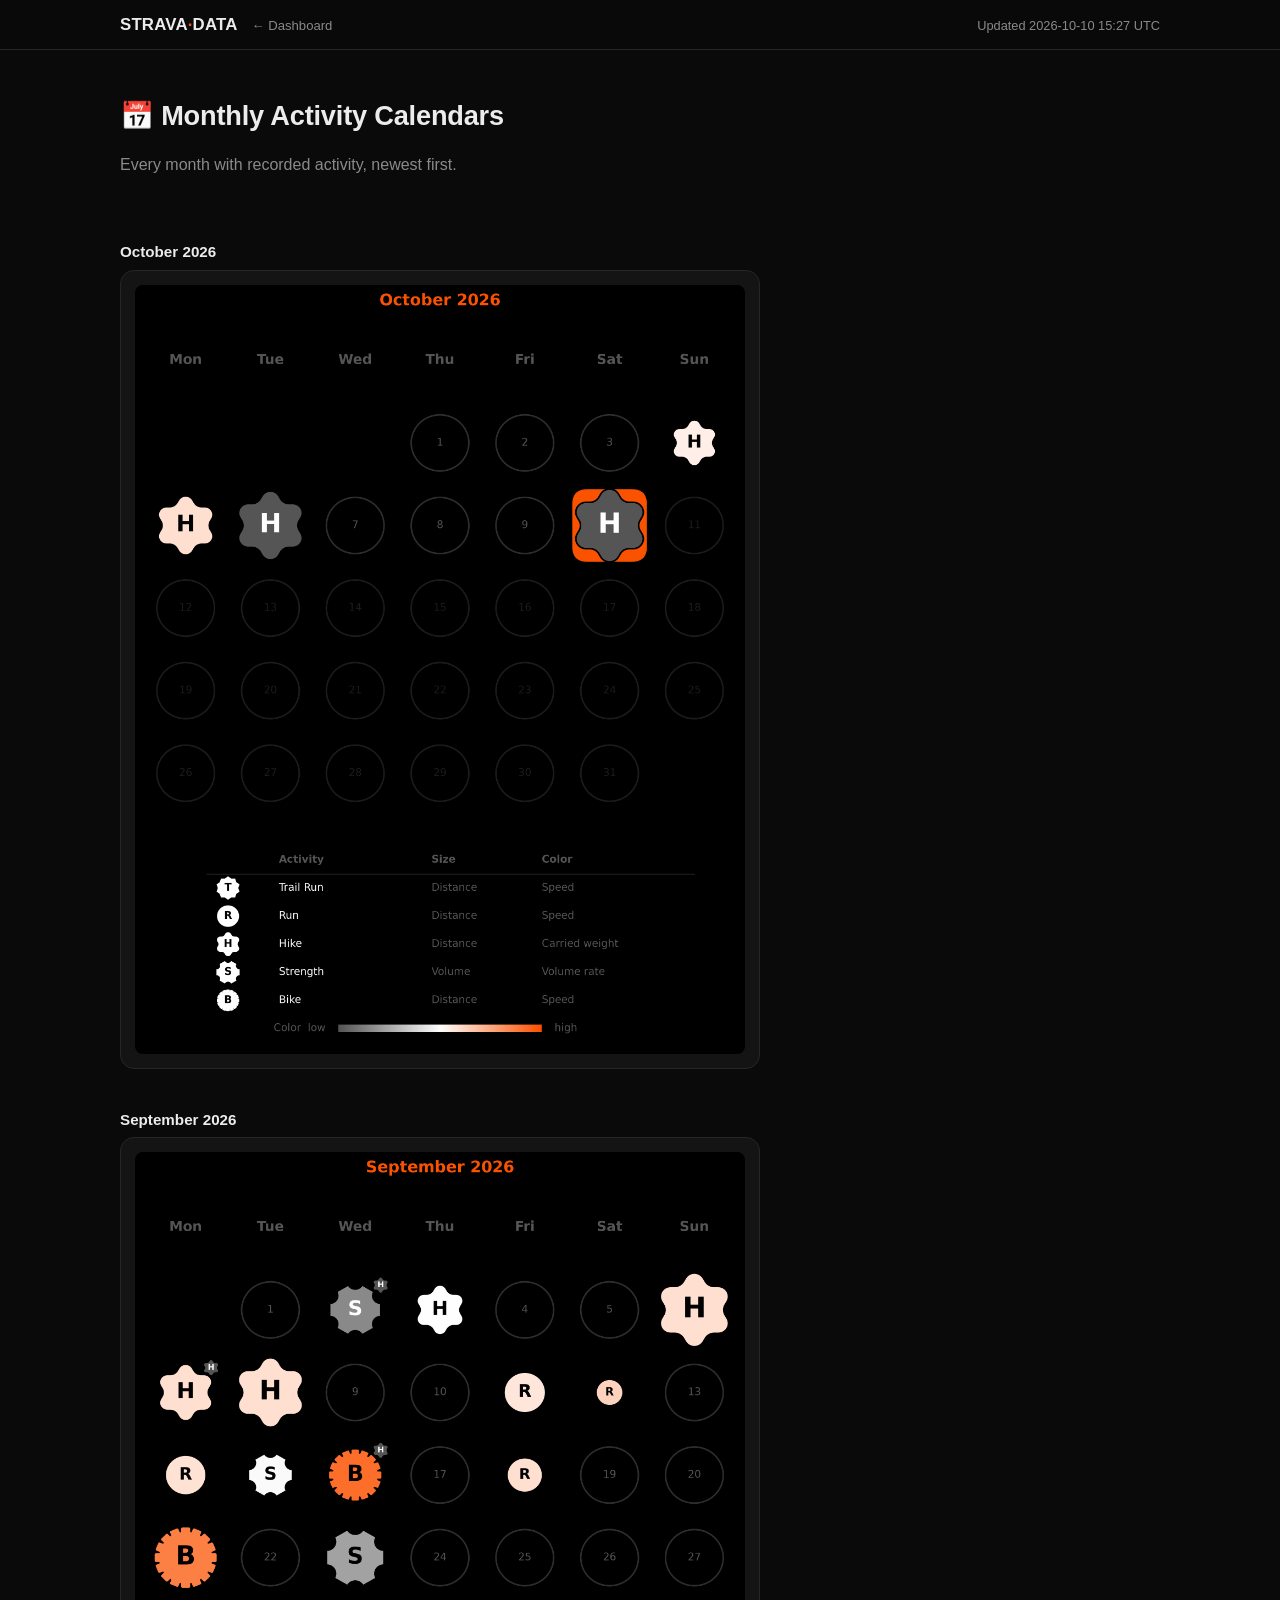
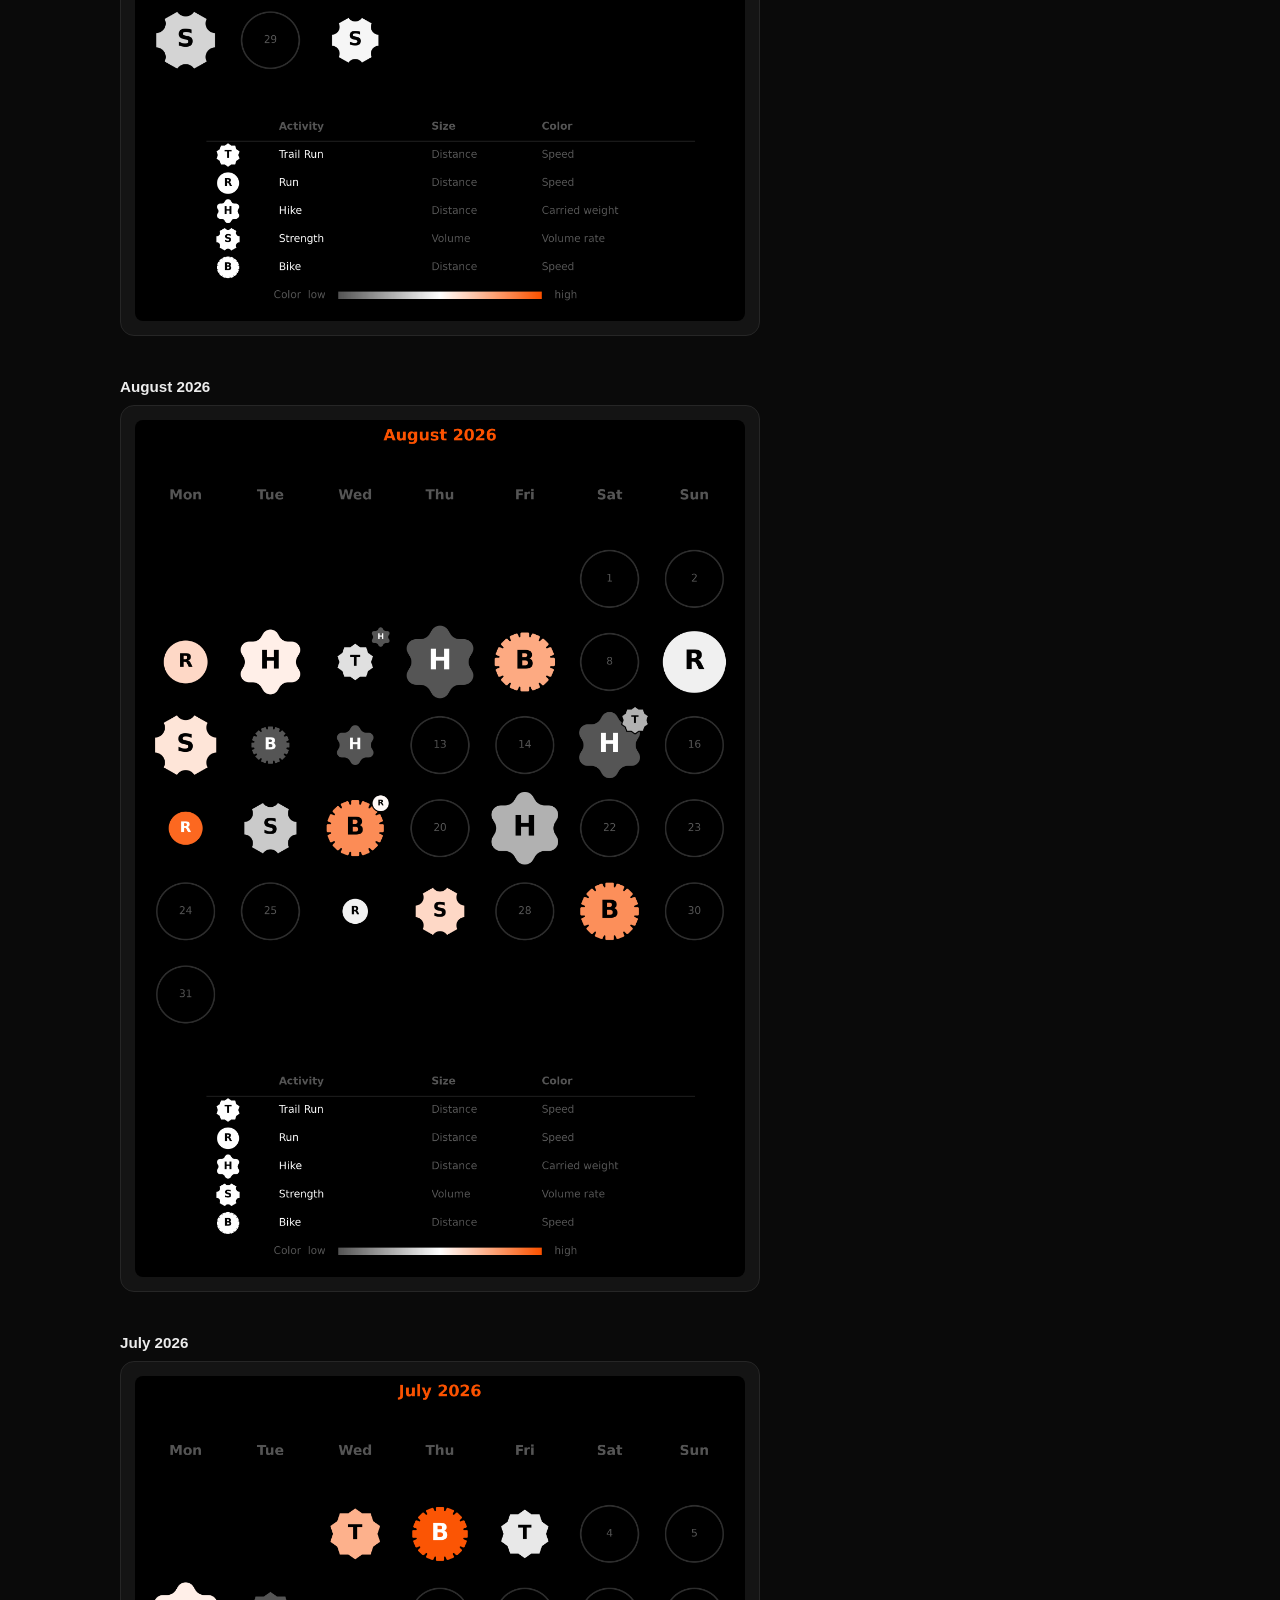
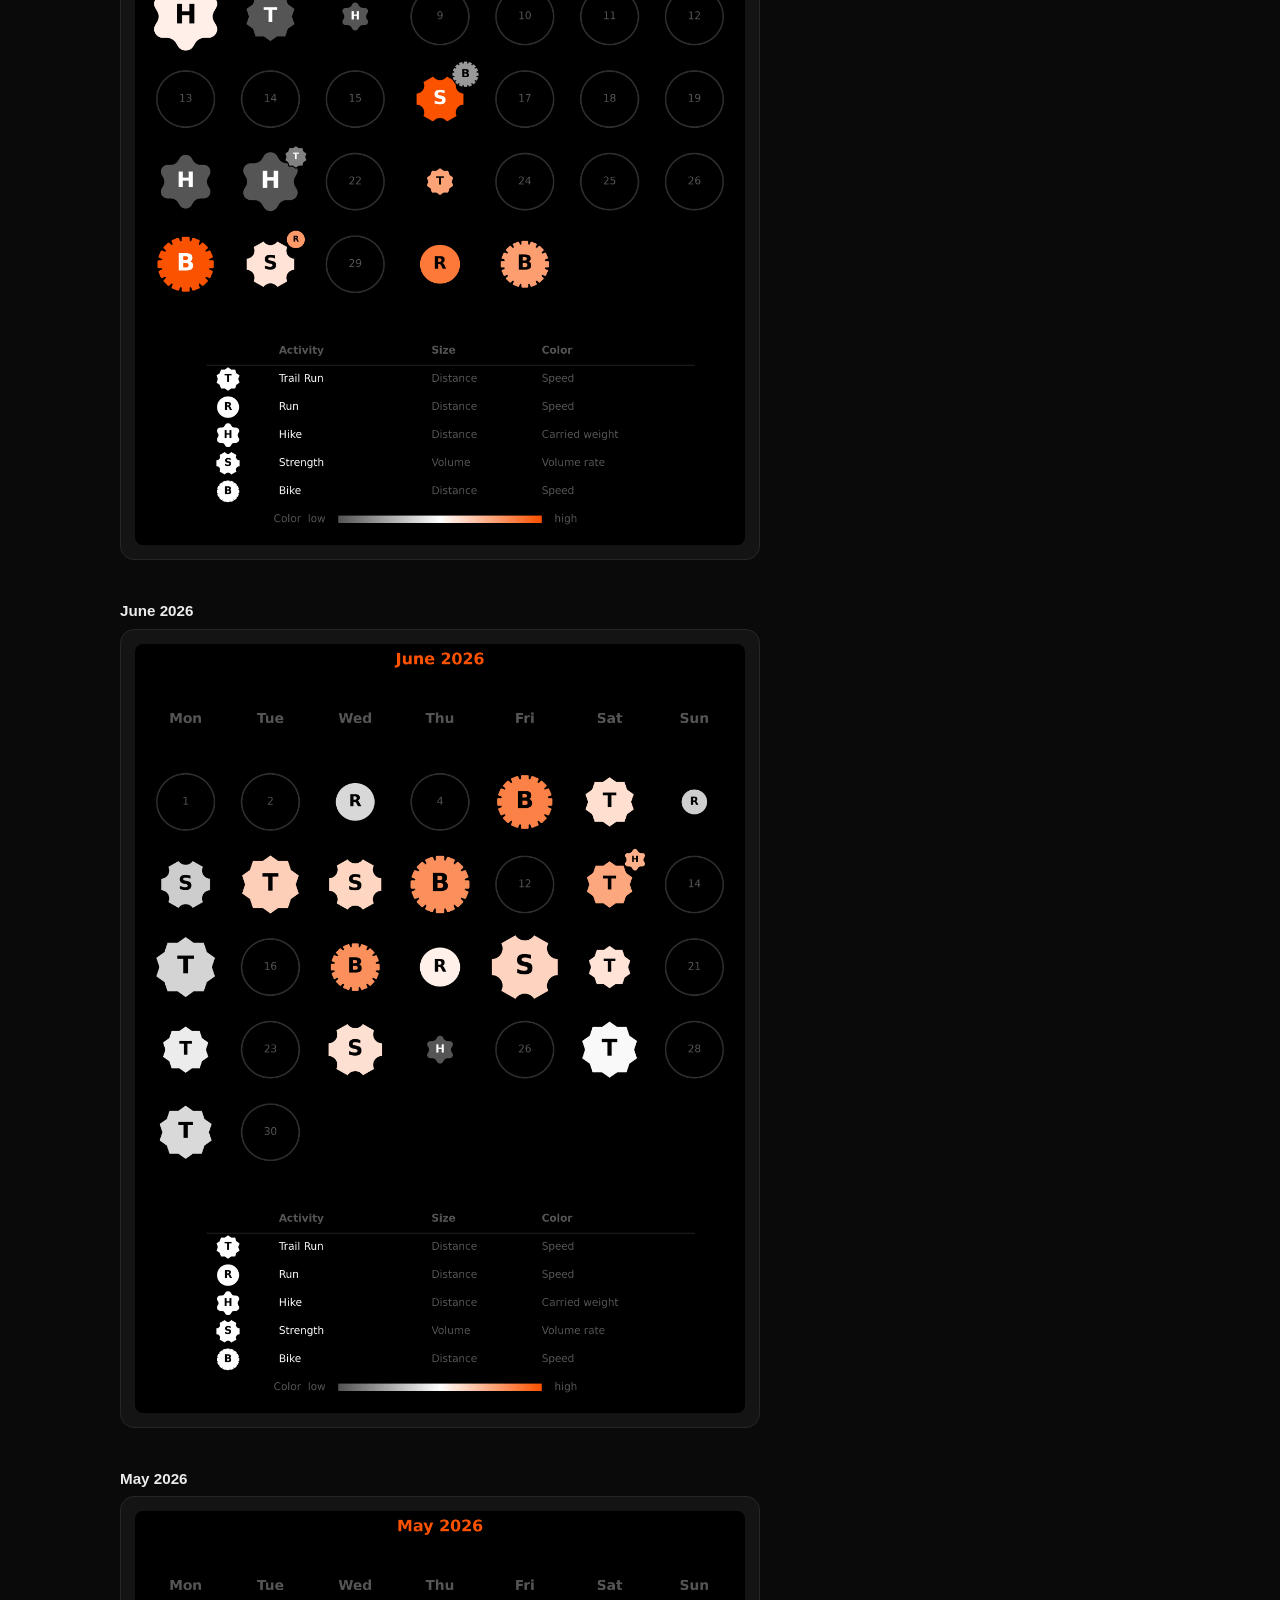
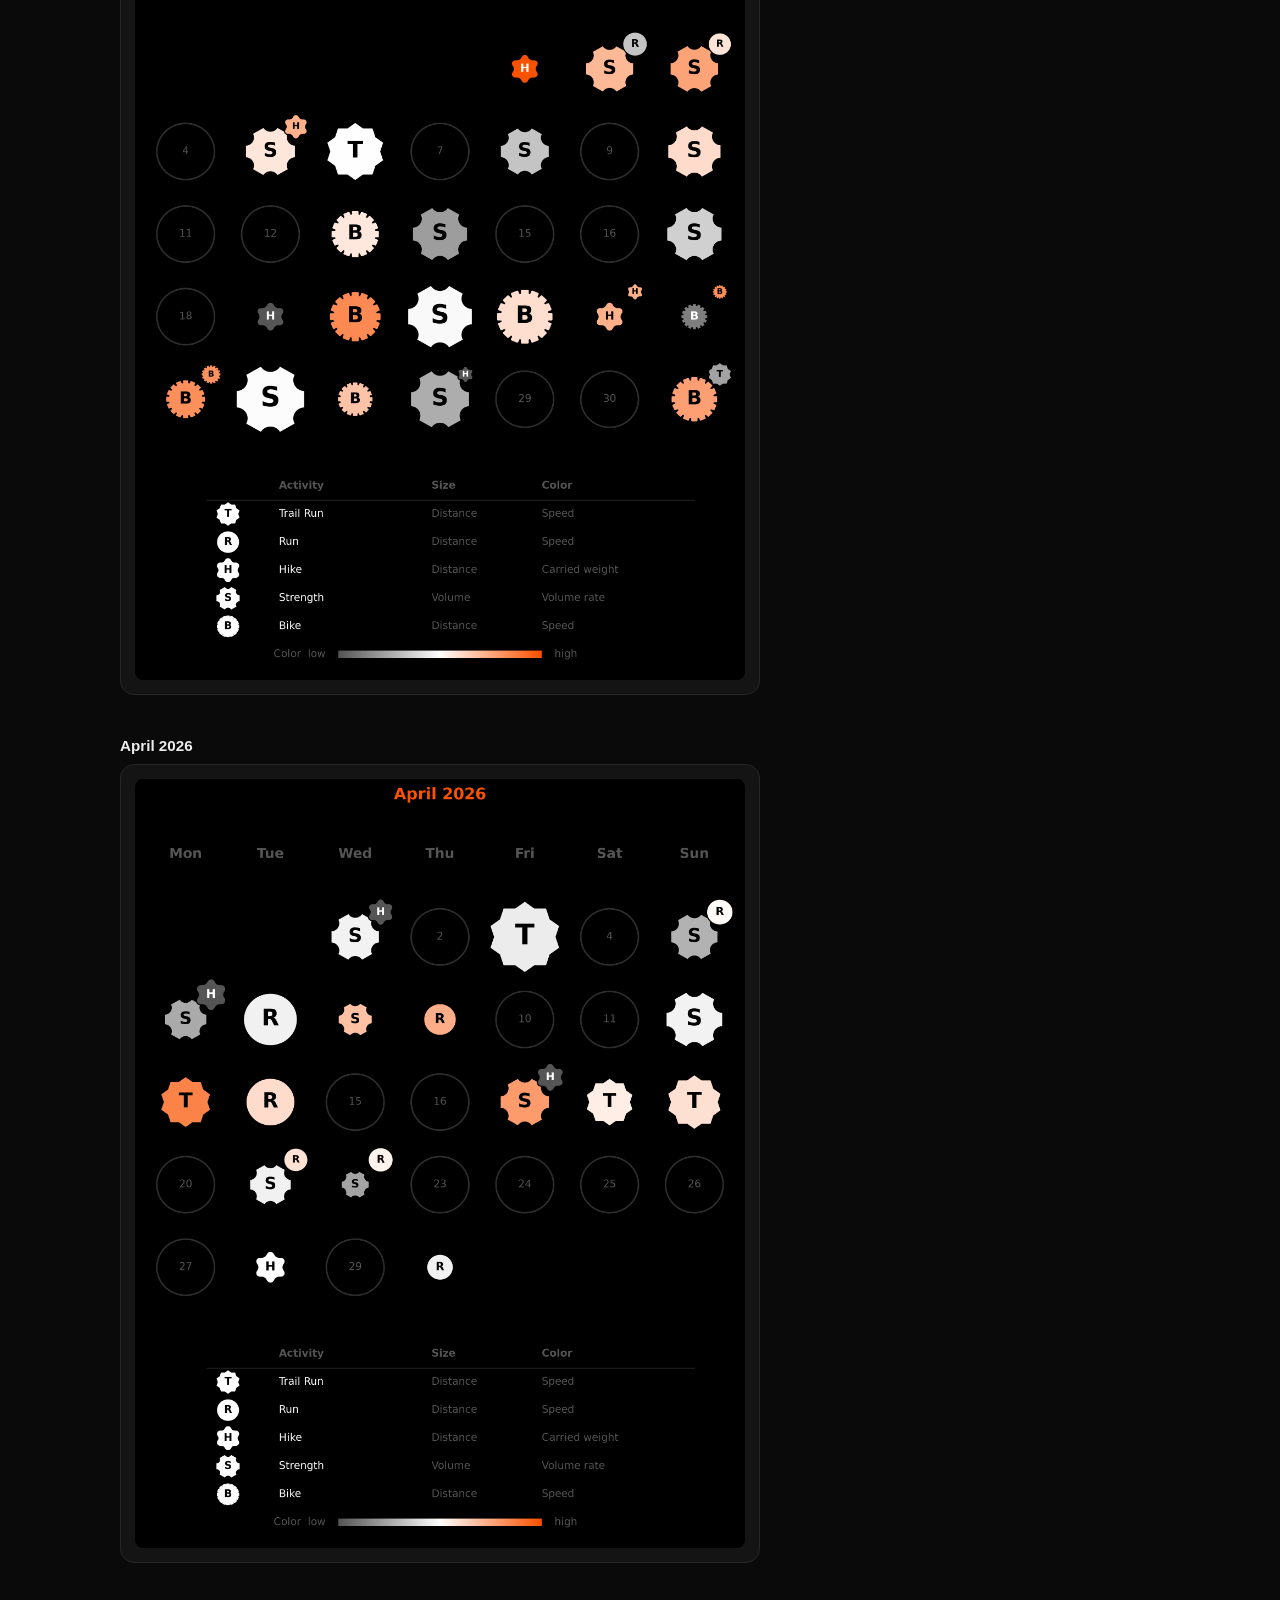
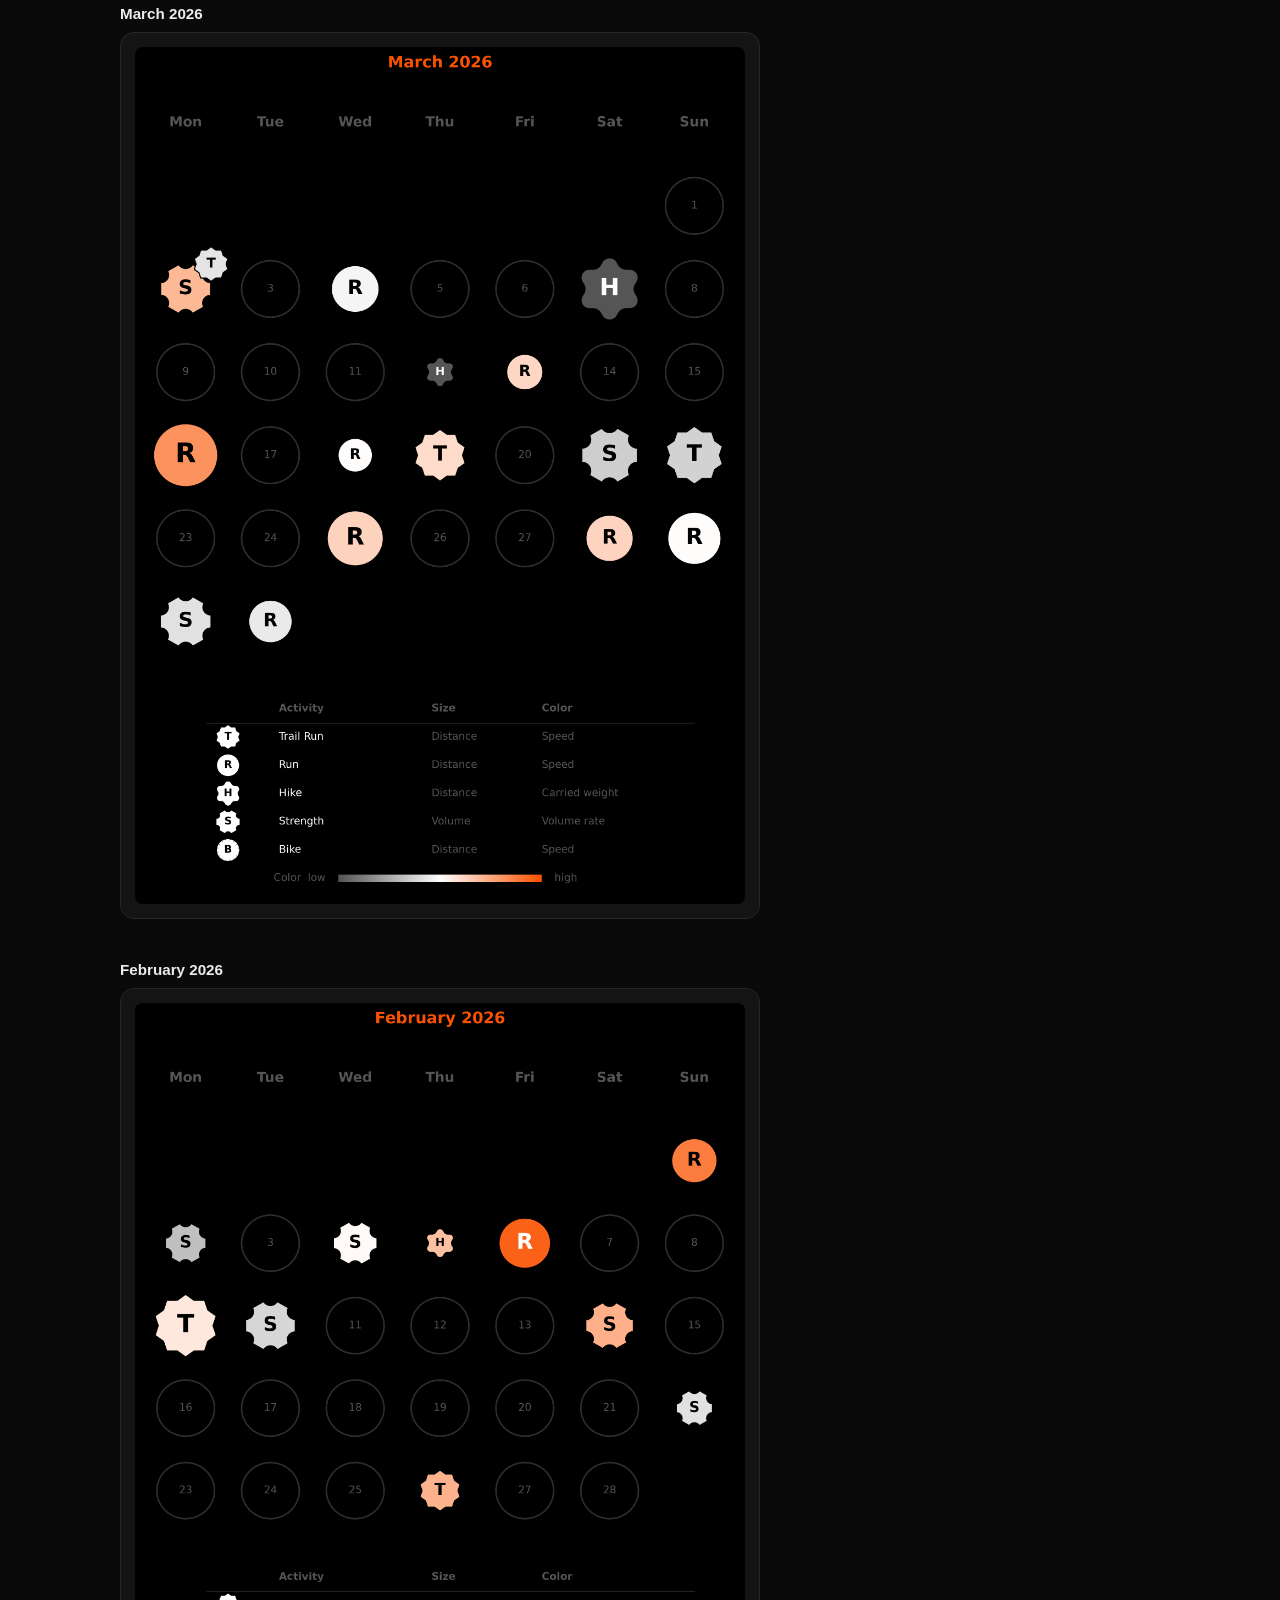
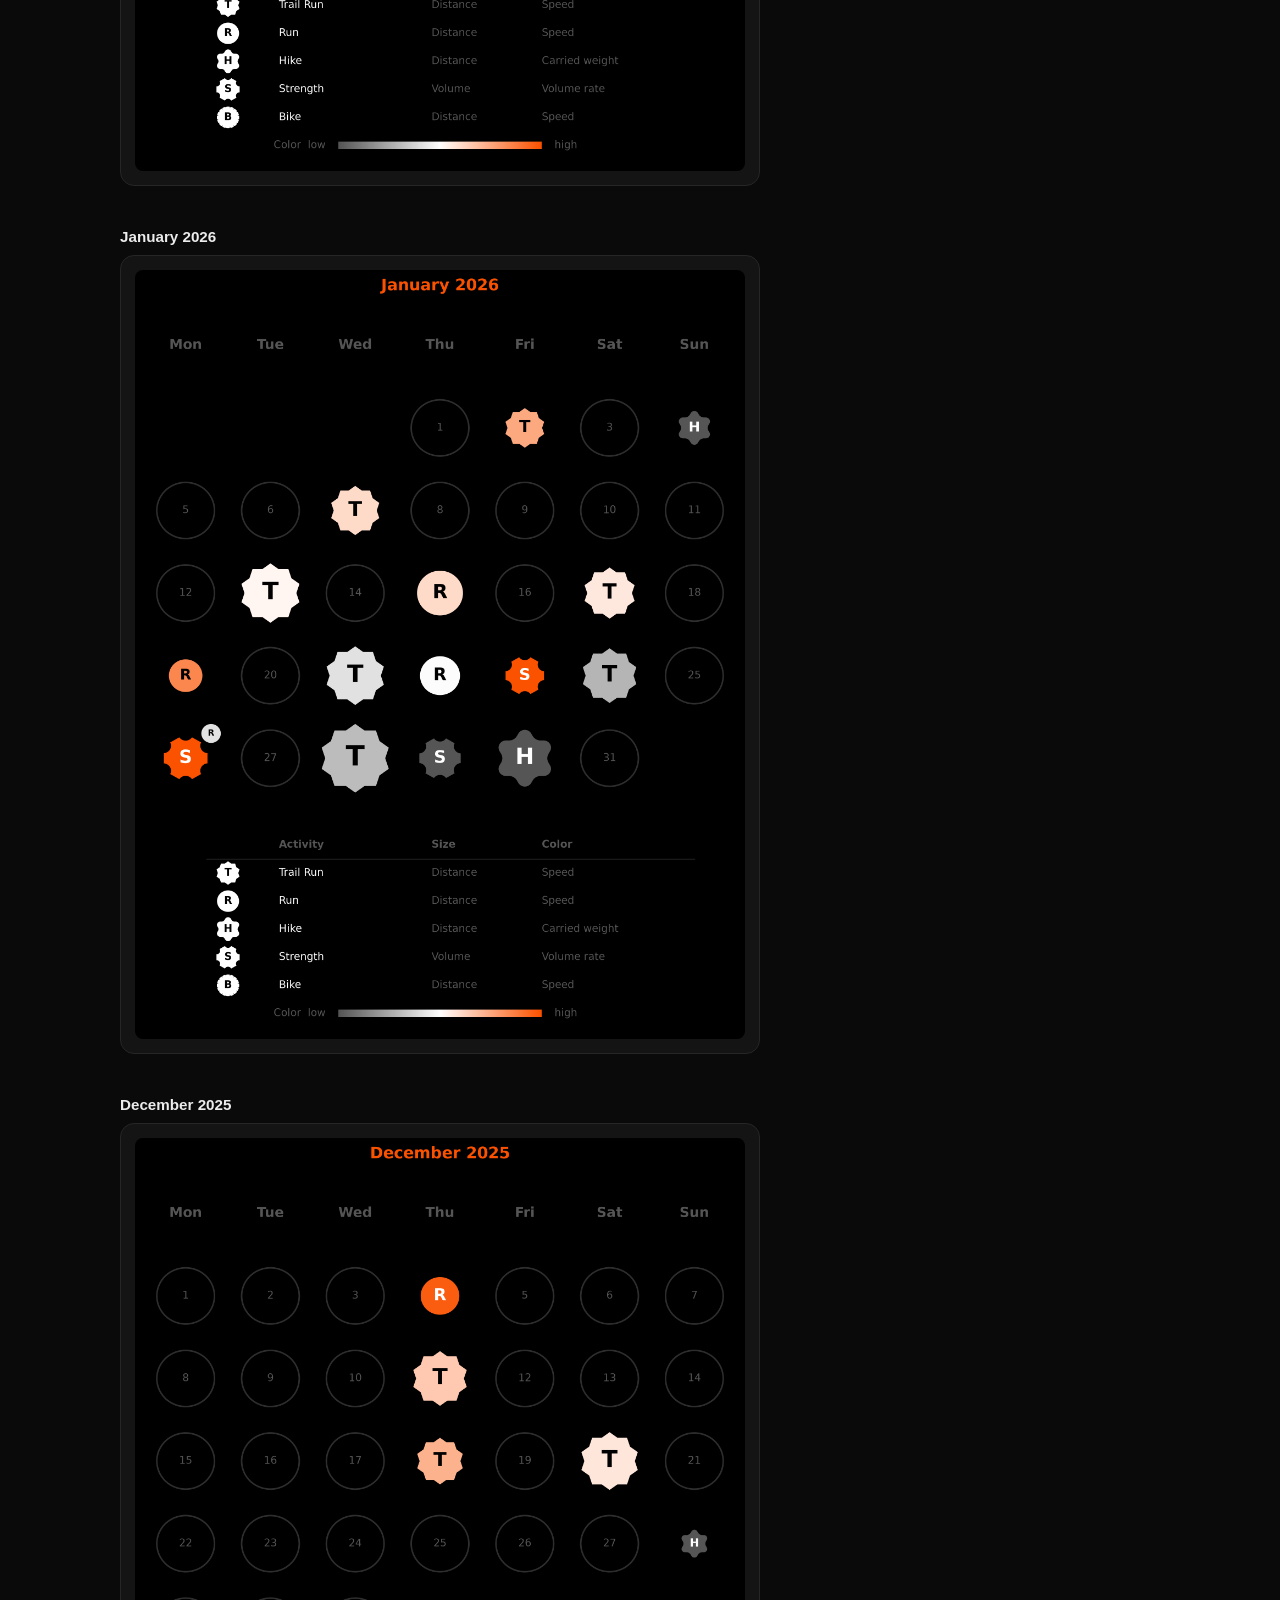
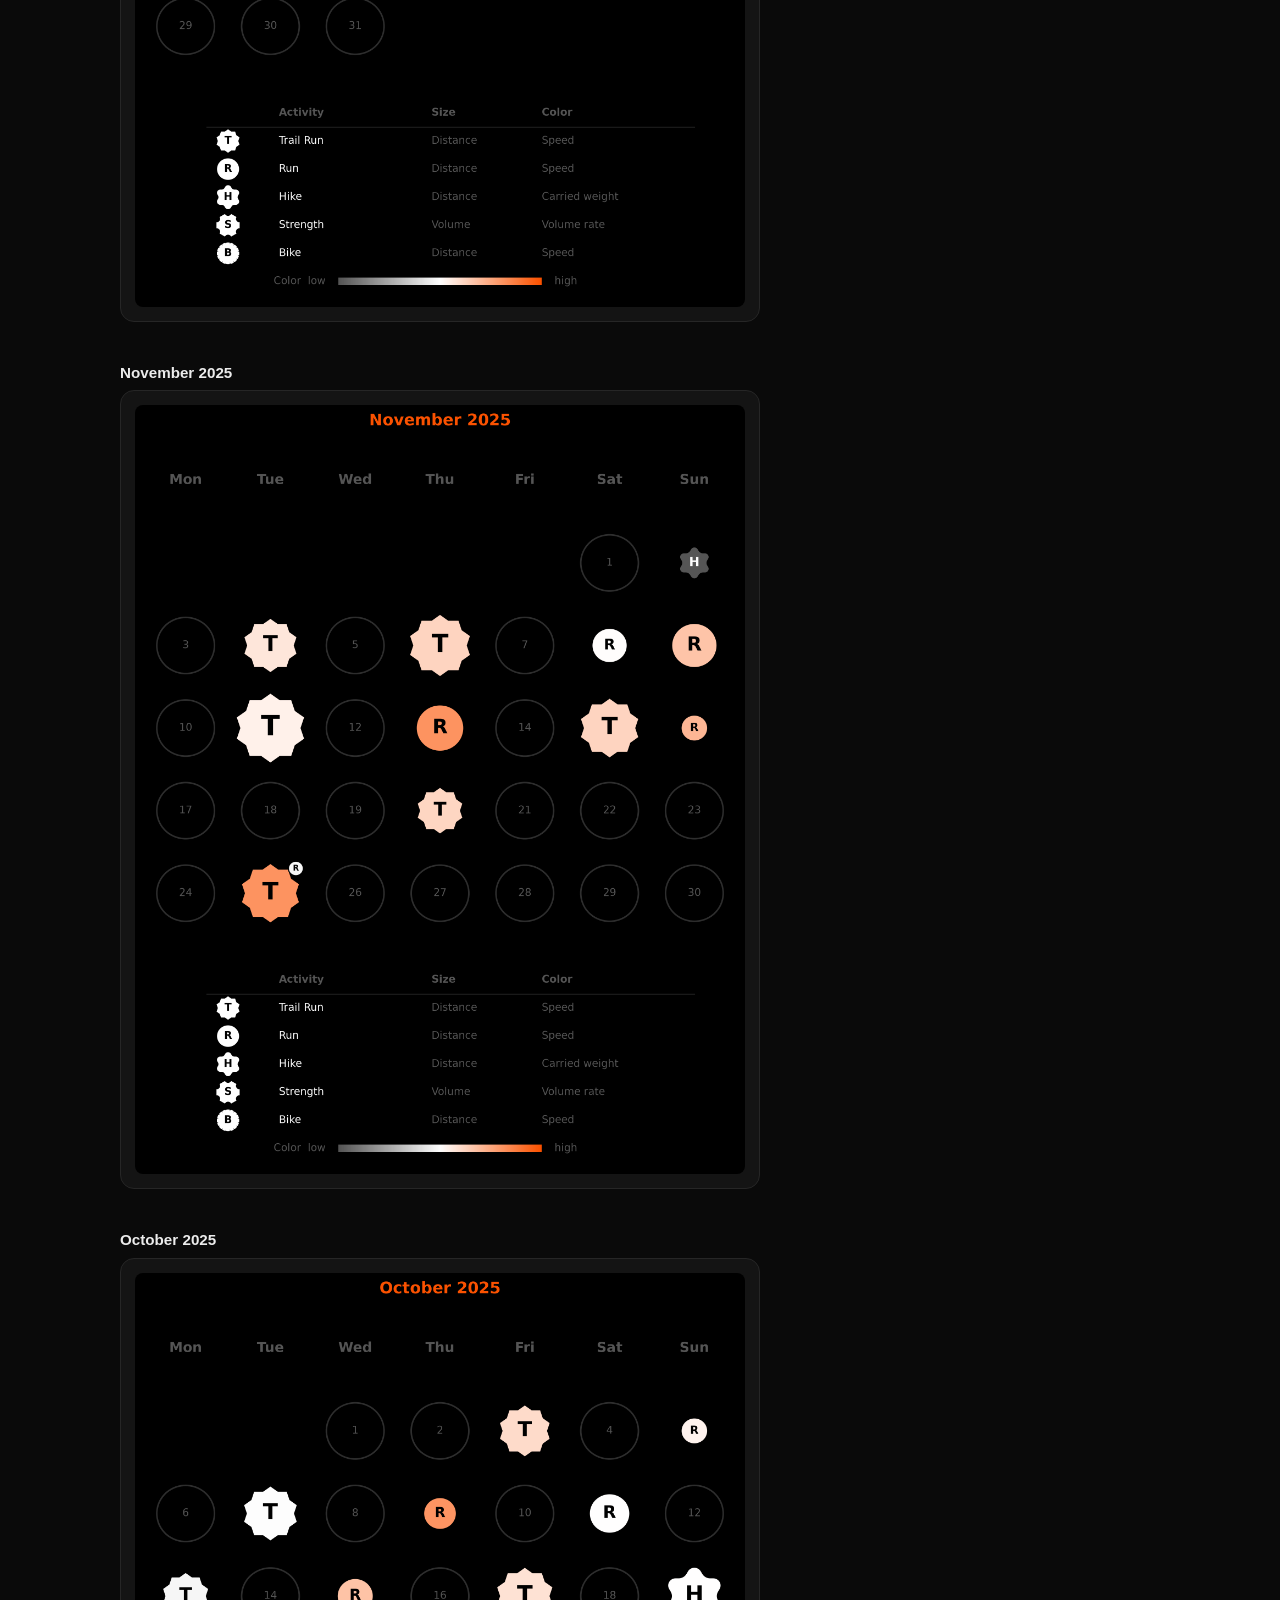
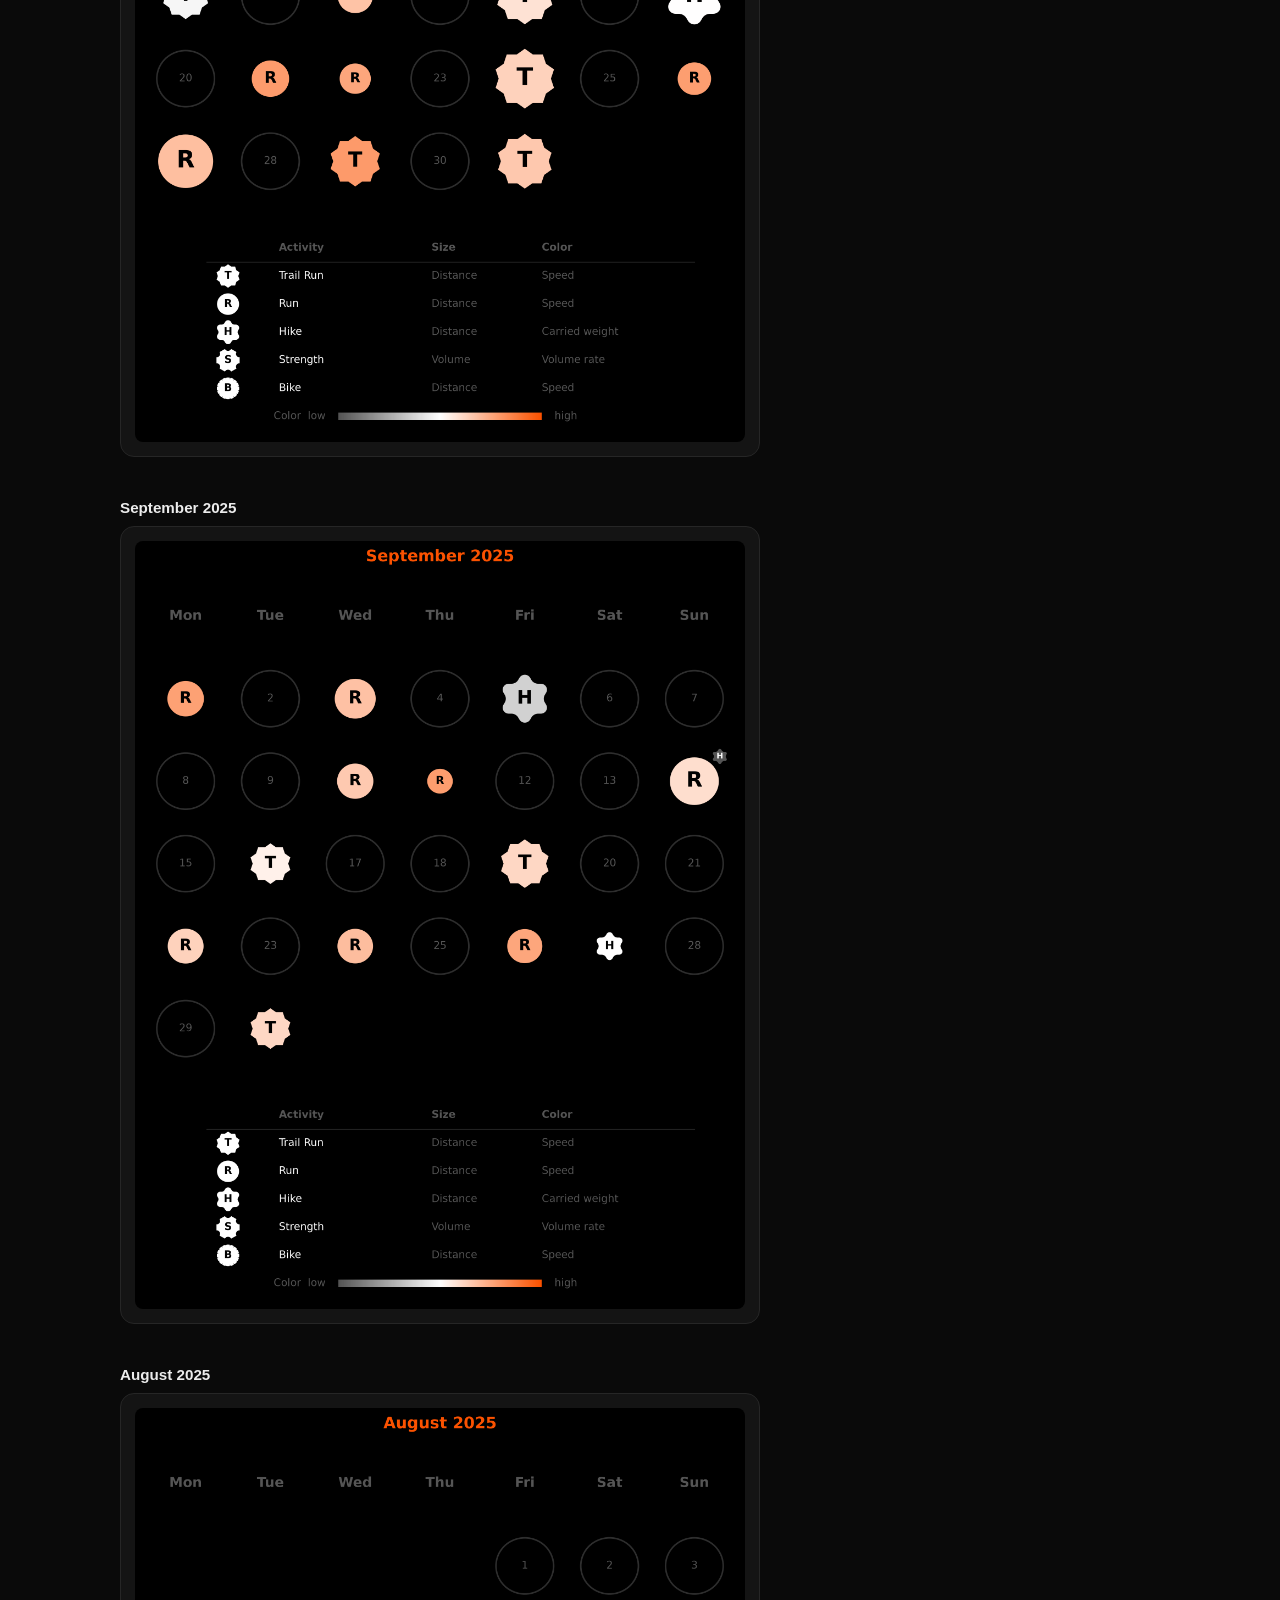
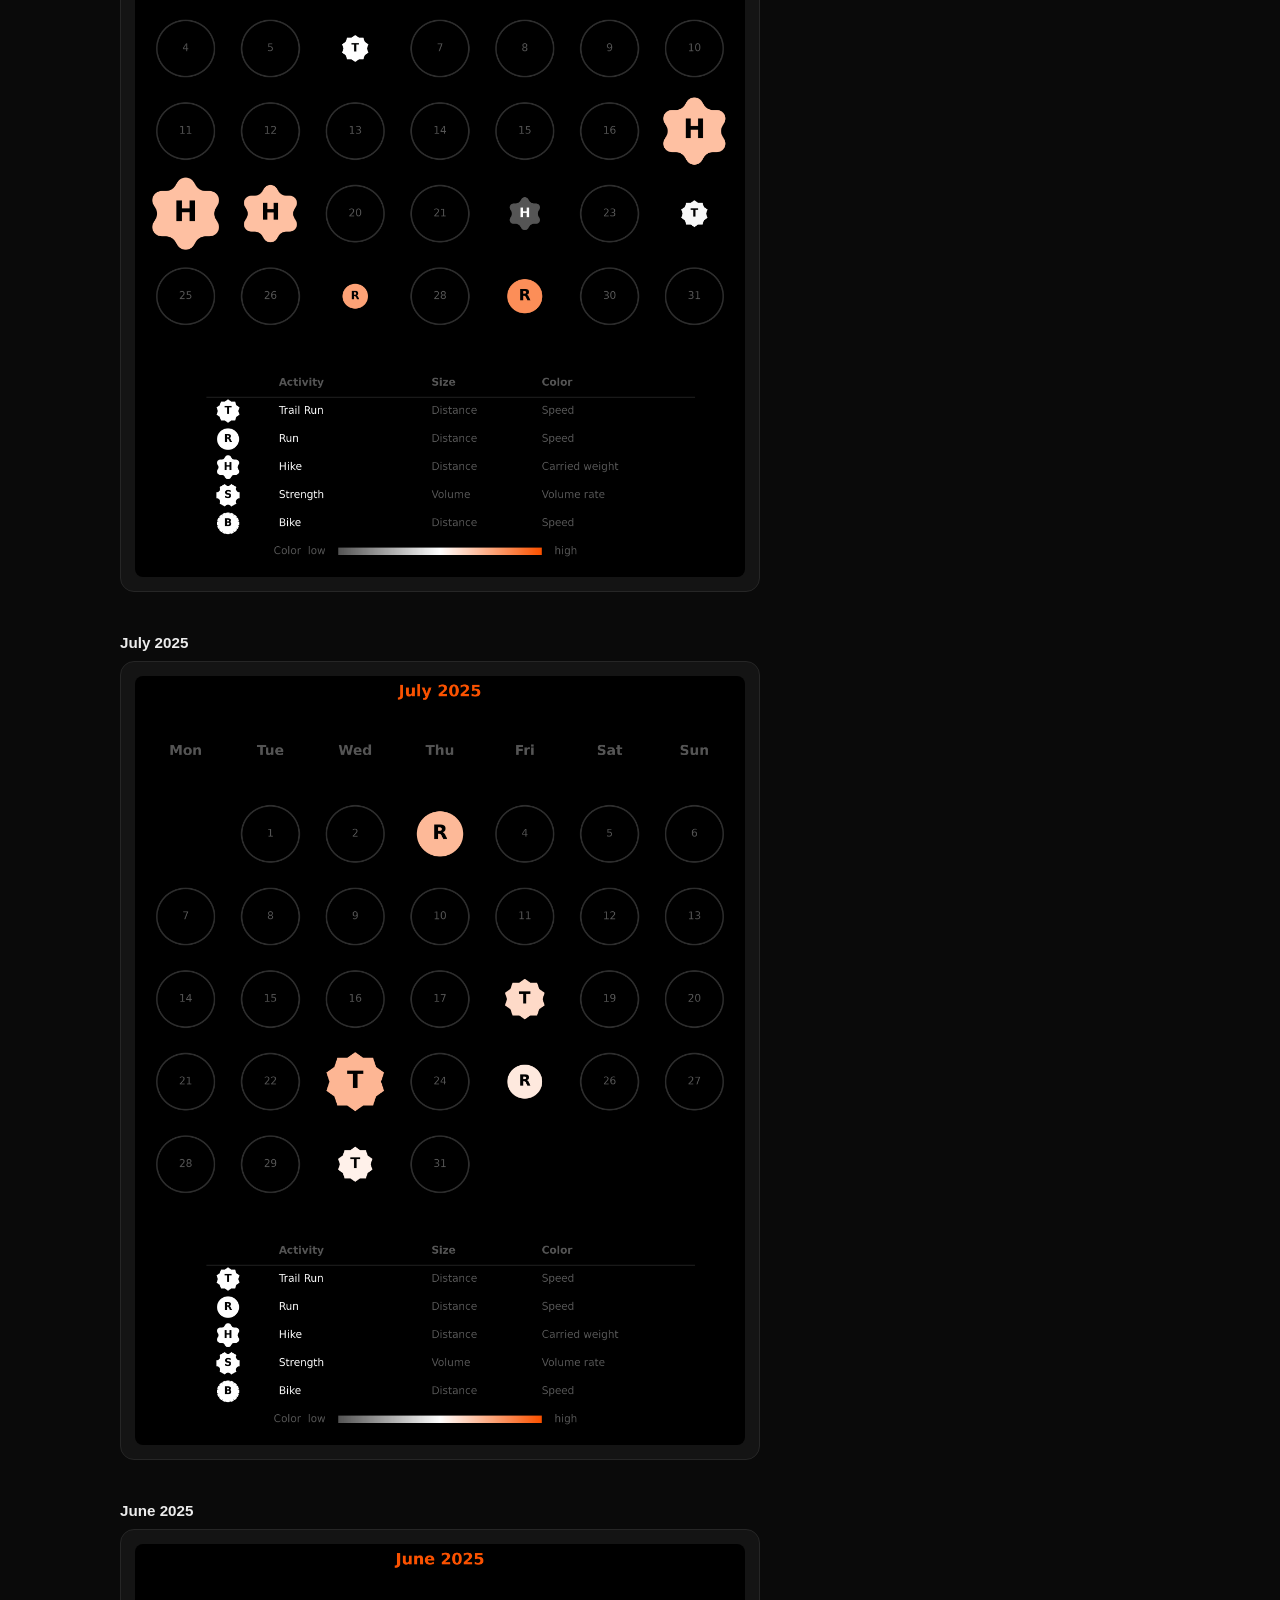
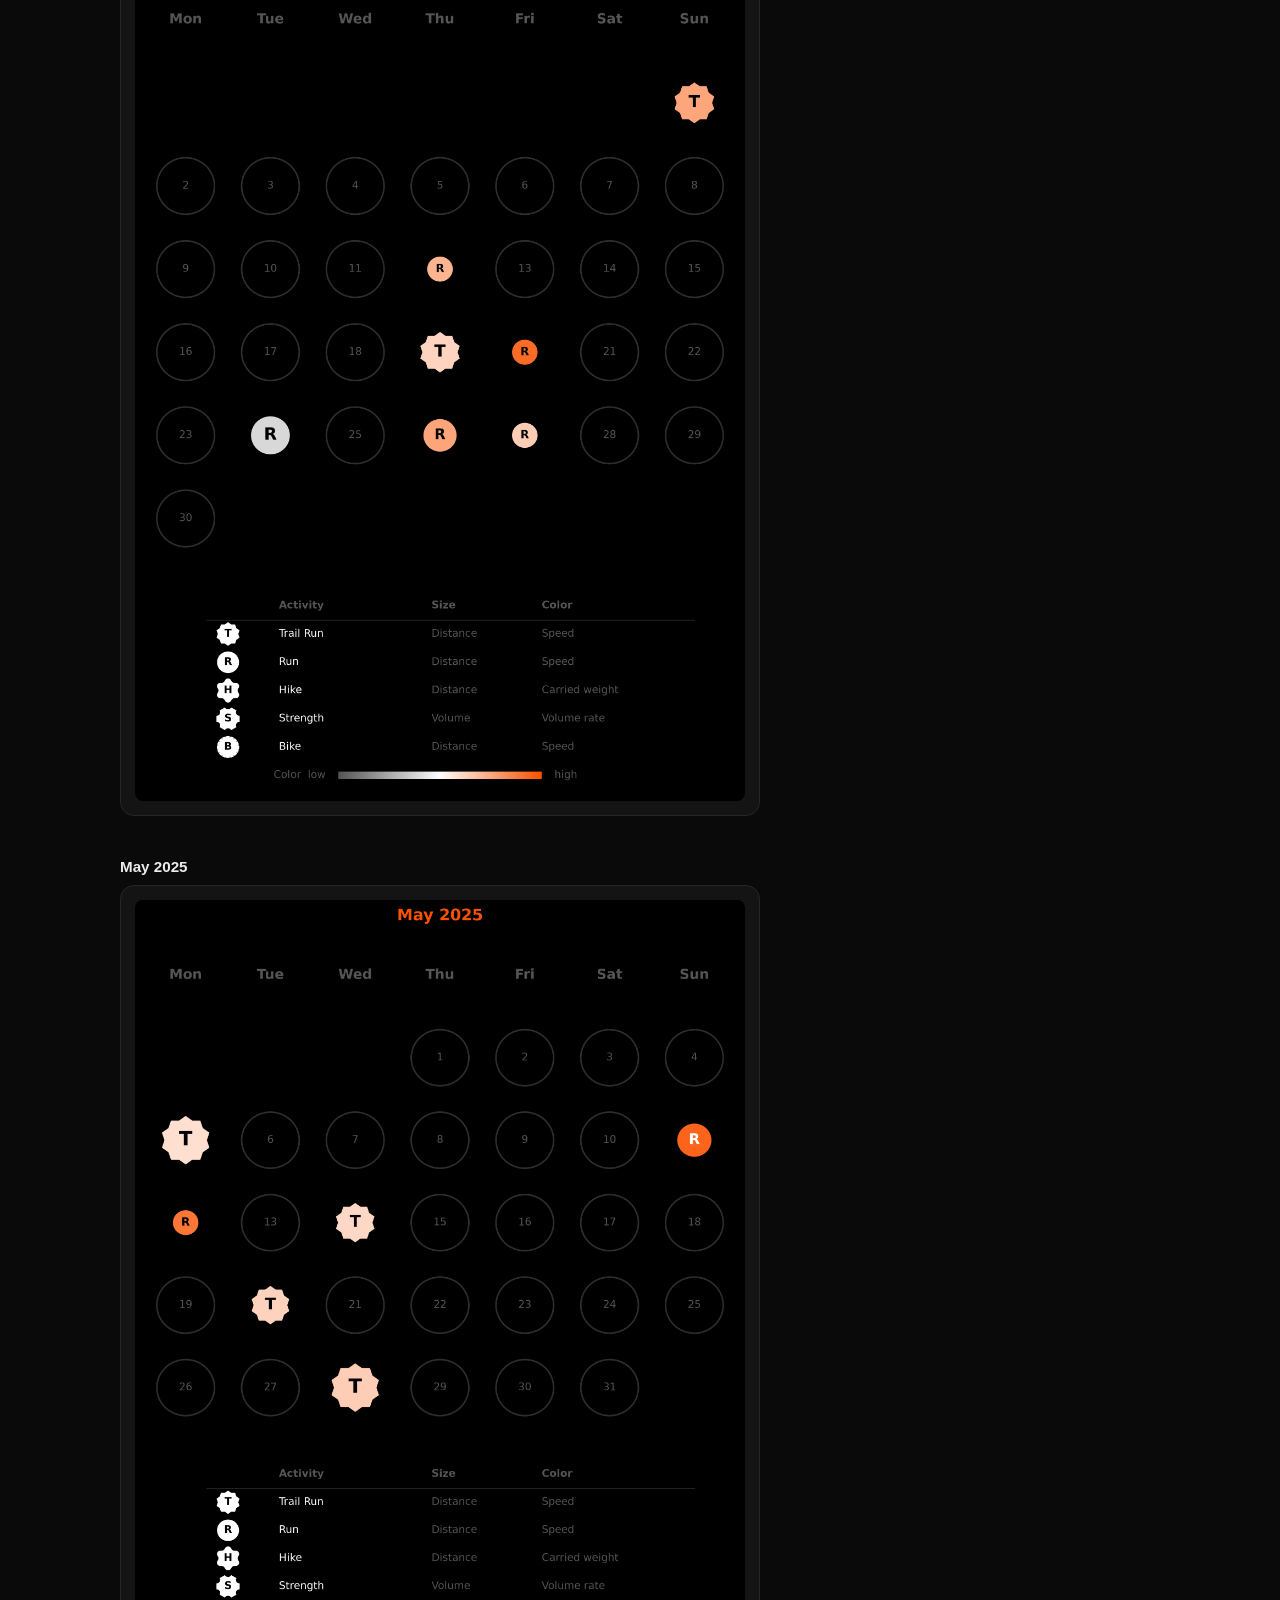
==== web/calendar.html @ ffc5381b "Update plots from Strava - 2026-10-10" ====
<!DOCTYPE html>
<html lang="en">
<head>
<meta charset="utf-8">
<meta name="viewport" content="width=device-width, initial-scale=1">
<meta name="theme-color" content="#fb5200">
<title>Monthly Activity Calendars · Joey Spronck</title>
<link rel="stylesheet" href="style.css">
</head>
<body>
<header class="topbar"><div class="topbar-inner"><span class="brand">STRAVA<span class="dot">·</span>DATA</span><nav class="nav"><a href="index.html">← Dashboard</a></nav><span class="meta">Updated 2026-10-10 15:27 UTC</span></div></header>
<main class="wrap">
  <div class="hero"><h1>📅 Monthly Activity Calendars</h1><p>Every month with recorded activity, newest first.</p></div>
    <section>
      <div class="sub">October 2026</div>
      <div class="card hero-plot"><img src="../plots/month_plots/2026-10.20261010152720.png" alt="October 2026" loading="lazy"></div>
    </section>
    <section>
      <div class="sub">September 2026</div>
      <div class="card hero-plot"><img src="../plots/month_plots/2026-09.20261010152720.png" alt="September 2026" loading="lazy"></div>
    </section>
    <section>
      <div class="sub">August 2026</div>
      <div class="card hero-plot"><img src="../plots/month_plots/2026-08.20261010152720.png" alt="August 2026" loading="lazy"></div>
    </section>
    <section>
      <div class="sub">July 2026</div>
      <div class="card hero-plot"><img src="../plots/month_plots/2026-07.20261010152720.png" alt="July 2026" loading="lazy"></div>
    </section>
    <section>
      <div class="sub">June 2026</div>
      <div class="card hero-plot"><img src="../plots/month_plots/2026-06.20261010152720.png" alt="June 2026" loading="lazy"></div>
    </section>
    <section>
      <div class="sub">May 2026</div>
      <div class="card hero-plot"><img src="../plots/month_plots/2026-05.20261010152720.png" alt="May 2026" loading="lazy"></div>
    </section>
    <section>
      <div class="sub">April 2026</div>
      <div class="card hero-plot"><img src="../plots/month_plots/2026-04.20261010152720.png" alt="April 2026" loading="lazy"></div>
    </section>
    <section>
      <div class="sub">March 2026</div>
      <div class="card hero-plot"><img src="../plots/month_plots/2026-03.20261010152720.png" alt="March 2026" loading="lazy"></div>
    </section>
    <section>
      <div class="sub">February 2026</div>
      <div class="card hero-plot"><img src="../plots/month_plots/2026-02.20261010152720.png" alt="February 2026" loading="lazy"></div>
    </section>
    <section>
      <div class="sub">January 2026</div>
      <div class="card hero-plot"><img src="../plots/month_plots/2026-01.20261010152720.png" alt="January 2026" loading="lazy"></div>
    </section>
    <section>
      <div class="sub">December 2025</div>
      <div class="card hero-plot"><img src="../plots/month_plots/2025-12.20261010152720.png" alt="December 2025" loading="lazy"></div>
    </section>
    <section>
      <div class="sub">November 2025</div>
      <div class="card hero-plot"><img src="../plots/month_plots/2025-11.20261010152720.png" alt="November 2025" loading="lazy"></div>
    </section>
    <section>
      <div class="sub">October 2025</div>
      <div class="card hero-plot"><img src="../plots/month_plots/2025-10.20261010152720.png" alt="October 2025" loading="lazy"></div>
    </section>
    <section>
      <div class="sub">September 2025</div>
      <div class="card hero-plot"><img src="../plots/month_plots/2025-09.20261010152720.png" alt="September 2025" loading="lazy"></div>
    </section>
    <section>
      <div class="sub">August 2025</div>
      <div class="card hero-plot"><img src="../plots/month_plots/2025-08.20261010152720.png" alt="August 2025" loading="lazy"></div>
    </section>
    <section>
      <div class="sub">July 2025</div>
      <div class="card hero-plot"><img src="../plots/month_plots/2025-07.20261010152720.png" alt="July 2025" loading="lazy"></div>
    </section>
    <section>
      <div class="sub">June 2025</div>
      <div class="card hero-plot"><img src="../plots/month_plots/2025-06.20261010152720.png" alt="June 2025" loading="lazy"></div>
    </section>
    <section>
      <div class="sub">May 2025</div>
      <div class="card hero-plot"><img src="../plots/month_plots/2025-05.20261010152720.png" alt="May 2025" loading="lazy"></div>
    </section>
    <section>
      <div class="sub">April 2025</div>
      <div class="card hero-plot"><img src="../plots/month_plots/2025-04.20261010152720.png" alt="April 2025" loading="lazy"></div>
    </section>
    <section>
      <div class="sub">March 2025</div>
      <div class="card hero-plot"><img src="../plots/month_plots/2025-03.20261010152720.png" alt="March 2025" loading="lazy"></div>
    </section>
</main>
<footer>Auto-generated from the Strava API via GitHub Actions · <a href="https://github.com/JoeySpronck/strava_data">source</a></footer>
</body>
</html>
---- web/style.css ----
/* Shared dark dashboard theme for the Strava training site.
   Used by index.html (static dashboard) and calendar.html (generated by update_plots.py).
   Matches the matplotlib plot aesthetic: black background, Strava orange (#FB5200) accents. */

:root {
  --bg: #0a0a0a;
  --panel: #141414;
  --panel-2: #181818;
  --border: #262626;
  --text: #ececec;
  --muted: #8a8a8a;
  --accent: #fb5200;
  --accent-dim: #c64500;
  --radius: 14px;
  --maxw: 1080px;
}

* { box-sizing: border-box; }

html { scroll-behavior: smooth; }

body {
  margin: 0;
  background: var(--bg);
  color: var(--text);
  font-family: -apple-system, BlinkMacSystemFont, "Segoe UI", Roboto, Helvetica, Arial, sans-serif;
  line-height: 1.5;
  -webkit-font-smoothing: antialiased;
}

a { color: var(--accent); text-decoration: none; }
a:hover { text-decoration: underline; }

/* ---- sticky top bar ---- */
.topbar {
  position: sticky;
  top: 0;
  z-index: 10;
  background: rgba(10, 10, 10, 0.82);
  backdrop-filter: saturate(140%) blur(10px);
  border-bottom: 1px solid var(--border);
}
.topbar-inner {
  max-width: var(--maxw);
  margin: 0 auto;
  padding: 12px 20px;
  display: flex;
  align-items: baseline;
  gap: 14px;
  flex-wrap: wrap;
}
.brand {
  font-weight: 700;
  letter-spacing: .2px;
  font-size: 1.05rem;
}
.brand .dot { color: var(--accent); }
.topbar .meta {
  color: var(--muted);
  font-size: .8rem;
  margin-left: auto;
}
.nav {
  display: flex;
  gap: 16px;
  font-size: .82rem;
}
.nav a { color: var(--muted); }
.nav a:hover { color: var(--text); text-decoration: none; }

/* ---- layout ---- */
.wrap {
  max-width: var(--maxw);
  margin: 0 auto;
  padding: 28px 20px 80px;
}

.hero {
  padding: 18px 0 8px;
}
.hero h1 {
  margin: 0 0 4px;
  font-size: 1.7rem;
  letter-spacing: -.2px;
}
.hero .who { color: var(--muted); font-size: .95rem; }
.hero p { color: var(--muted); max-width: 60ch; }
/* The decoupling page is a tool rather than a column of prose, so its intro runs the
   full width the charts and cards below it already use. */
.hero.wide p { max-width: none; }

/* ---- section ---- */
section { margin-top: 40px; }
.section-head {
  display: flex;
  align-items: center;
  gap: 10px;
  margin-bottom: 6px;
}
.section-head::before {
  content: "";
  width: 4px;
  height: 1.05em;
  background: var(--accent);
  border-radius: 2px;
}
.section-head h2 {
  margin: 0;
  font-size: 1.15rem;
}
.note {
  color: var(--muted);
  font-size: .9rem;
  margin: 0 0 16px;
  max-width: 72ch;
}
.sub {
  font-size: .95rem;
  font-weight: 600;
  color: var(--text);
  margin: 18px 0 6px;
}

/* ---- cards & images ---- */
.card {
  background: var(--panel);
  border: 1px solid var(--border);
  border-radius: var(--radius);
  padding: 14px;
  overflow: hidden;
}
.card img { width: 100%; height: auto; display: block; border-radius: 8px; }

.grid {
  display: grid;
  gap: 16px;
  grid-template-columns: repeat(auto-fit, minmax(240px, 1fr));
}
.grid-2 {
  display: grid;
  gap: 16px;
  grid-template-columns: repeat(auto-fit, minmax(300px, 1fr));
}

/* hero plot kept to a comfortable reading width */
.hero-plot { max-width: 640px; }

footer {
  max-width: var(--maxw);
  margin: 0 auto;
  padding: 24px 20px 60px;
  color: var(--muted);
  font-size: .82rem;
  border-top: 1px solid var(--border);
}

.back {
  display: inline-block;
  margin-bottom: 18px;
  color: var(--muted);
  font-size: .9rem;
}

/* ==========================================================================
   Decoupling page (decoupling.html)
   The interactive twin of dev/aerobic_decoupling.ipynb: drop in a run exported from
   Strava, drag two intervals over it, and read how much efficiency drifted between them.
   The file is read and analysed in the browser; it is never uploaded anywhere.
   ========================================================================== */

/* file picker: the whole box is the <label>, so a tap anywhere opens the chooser, and
   the same box takes a dropped file. */
.dropzone {
  display: flex;
  flex-wrap: wrap;
  gap: 4px 12px;
  align-items: center;
  justify-content: space-between;
  border: 1.5px dashed var(--border);
  border-radius: 10px;
  background: var(--panel-2);
  padding: 16px 18px;
  margin-bottom: 8px;
  cursor: pointer;
  transition: border-color .15s, background .15s;
}
.dropzone:hover, .dropzone.over { border-color: var(--accent); }
.dropzone.over { background: rgba(251, 82, 0, .08); }
.dropzone:focus-within { outline: 2px solid var(--accent); outline-offset: 1px; }
.dropzone input { position: absolute; width: 1px; height: 1px; opacity: 0; }
.dropzone .title { font-weight: 600; font-size: .95rem; }
.dropzone .how { color: var(--muted); font-size: .82rem; }
.example { color: var(--muted); font-size: .82rem; margin: 0 0 8px; }
.example button {
  font: inherit;
  color: var(--accent);
  background: none;
  border: 0;
  padding: 0;
  cursor: pointer;
}
.example button:hover { text-decoration: underline; }
.dropzone .button {
  flex: none;
  color: var(--accent);
  border: 1px solid var(--accent);
  border-radius: 8px;
  padding: 7px 12px;
  font-size: .85rem;
  font-weight: 600;
}

/* analysis layout: chart + map on the left, statistics on the right; one column
   once there is no longer room for two. */
.analysis {
  display: grid;
  gap: 16px;
  grid-template-columns: minmax(0, 1fr) 330px;
  align-items: start;
}
@media (max-width: 900px) {
  .analysis { grid-template-columns: minmax(0, 1fr); }
}

.plot { width: 100%; min-height: 260px; }
.map { width: 100%; height: 300px; border-radius: 8px; overflow: hidden; }

.status {
  color: var(--muted);
  font-size: .88rem;
  padding: 26px 4px;
}
.status.error { color: var(--accent); }

/* ---- interval sliders ----
   One track carries all four handles: interval 1's pair and interval 2's pair, both
   filled orange. The inputs are transparent and only their thumbs take pointer events,
   so a handle underneath stays reachable where two overlap. The numbers are overlay
   spans rather than thumb pseudo-elements, which native range thumbs cannot have —
   JS keeps them over their handle with the same inset maths the browser uses. */
/* The track's left/right margins are set from JS to the chart's own plot margins, so
   slider position and graph x-position are the same coordinate. The inputs then overhang
   the track by half a thumb at each end, which is exactly the inset a range input applies
   to keep its thumb inside itself — so a handle centre travels 0%..100% of the track and
   lines up with the matching point on the graph below. */
.interval-controls { margin: 2px 0 6px; }

.range {
  --thumb: 30px;
  position: relative;
  height: 40px;
  display: flex;
  align-items: center;
}
.range-track,
.range-fill {
  position: absolute;
  height: 6px;
  border-radius: 3px;
  pointer-events: none;
}
.range-track {
  left: 0;
  right: 0;
  background: #2e2e2e;
}
.range-fill { background: var(--accent); }

.range input[type="range"] {
  position: absolute;
  left: calc(var(--thumb) / -2);
  width: calc(100% + var(--thumb));
  margin: 0;
  height: 40px;
  background: none;
  appearance: none;
  -webkit-appearance: none;
  pointer-events: none;  /* only the thumbs are grabbable */
}
.range input[type="range"]:focus { outline: none; }
.range input[type="range"]::-webkit-slider-thumb {
  -webkit-appearance: none;
  pointer-events: auto;
  width: var(--thumb);
  height: var(--thumb);
  border-radius: 50%;
  background: #000;
  border: 3px solid var(--accent);
  cursor: grab;
}
.range input[type="range"]::-moz-range-thumb {
  pointer-events: auto;
  box-sizing: border-box;
  width: var(--thumb);
  height: var(--thumb);
  border-radius: 50%;
  background: #000;
  border: 3px solid var(--accent);
  cursor: grab;
}
.range input[type="range"]:active::-webkit-slider-thumb { cursor: grabbing; }
.range input[type="range"]:focus-visible::-webkit-slider-thumb { outline: 2px solid var(--text); outline-offset: 2px; }
.range input[type="range"]:focus-visible::-moz-range-thumb { outline: 2px solid var(--text); outline-offset: 2px; }
.range input[type="range"]::-moz-range-track { background: none; }

/* The interval number sitting on its handle. */
.handle-label {
  position: absolute;
  top: 50%;
  width: var(--thumb);
  margin-left: calc(var(--thumb) / -2);
  transform: translateY(-50%);
  text-align: center;
  font-size: .82rem;
  font-weight: 700;
  line-height: var(--thumb);
  color: var(--text);
  pointer-events: none;
  user-select: none;
}

/* ---- statistics panel ---- */
.stats { display: grid; gap: 10px; }
.stats .cards { display: grid; grid-template-columns: 1fr 1fr; gap: 10px; }

.stat-card {
  border: 1px solid var(--accent);
  border-radius: 10px;
  padding: 10px 12px 12px;
  background: var(--panel);
  min-width: 0;
}
.stat-card h3 {
  margin: 0;
  font-size: .78rem;
  letter-spacing: .04em;
  color: var(--accent);
}
.stat-card .span {
  color: var(--muted);
  font-size: .72rem;
  font-variant-numeric: tabular-nums;
}
/* Whole-activity card: the same card, but its metrics run across the width and wrap
   onto a second row rather than stacking into a tall column. */
#overall { margin-bottom: 18px; }
.stat-card.full .metrics-row {
  display: grid;
  grid-template-columns: repeat(auto-fit, minmax(104px, 1fr));
  gap: 4px 14px;
  margin-top: 2px;
}
.stat-card.full .span { margin-bottom: 4px; }

.metric { margin-top: 9px; }
.metric .name { color: var(--muted); font-size: .68rem; line-height: 1.25; }
.metric .value {
  font-size: 1.25rem;
  font-weight: 700;
  line-height: 1.2;
  white-space: nowrap;
  font-variant-numeric: tabular-nums;
}
.metric .unit { font-size: .72rem; font-weight: 400; margin-left: 3px; color: var(--text); }

.panel {
  border: 1px solid var(--border);
  border-radius: 10px;
  padding: 10px 12px;
  background: var(--panel);
}
.panel h3 {
  margin: 0 0 4px;
  font-size: .76rem;
  letter-spacing: .04em;
  color: var(--muted);
}
.change {
  display: flex;
  justify-content: space-between;
  align-items: baseline;
  gap: 10px;
  padding: 3px 0;
}
.change .name { color: var(--muted); font-size: .78rem; }
.change .value { font-size: 1rem; font-weight: 700; font-variant-numeric: tabular-nums; }

.panel.headline { border-color: var(--accent); }
.panel.headline .big {
  font-size: 1.7rem;
  font-weight: 700;
  color: var(--accent);
  line-height: 1.15;
  font-variant-numeric: tabular-nums;
}
.panel.headline .label { color: var(--muted); font-size: .72rem; }
.hint, .panel .hint { color: var(--muted); font-size: .72rem; margin: 6px 0 0; }

/* basemap picker under the map */
.map-controls {
  display: flex;
  align-items: center;
  gap: 10px;
  margin: 10px 2px 2px;
}
.map-controls label { color: var(--muted); font-size: .78rem; }
.map-controls select {
  background: var(--panel-2);
  color: var(--text);
  border: 1px solid var(--border);
  border-radius: 8px;
  padding: 6px 9px;
  font: inherit;
  font-size: .82rem;
}
.map-controls select:focus-visible { outline: 2px solid var(--accent); outline-offset: 1px; }
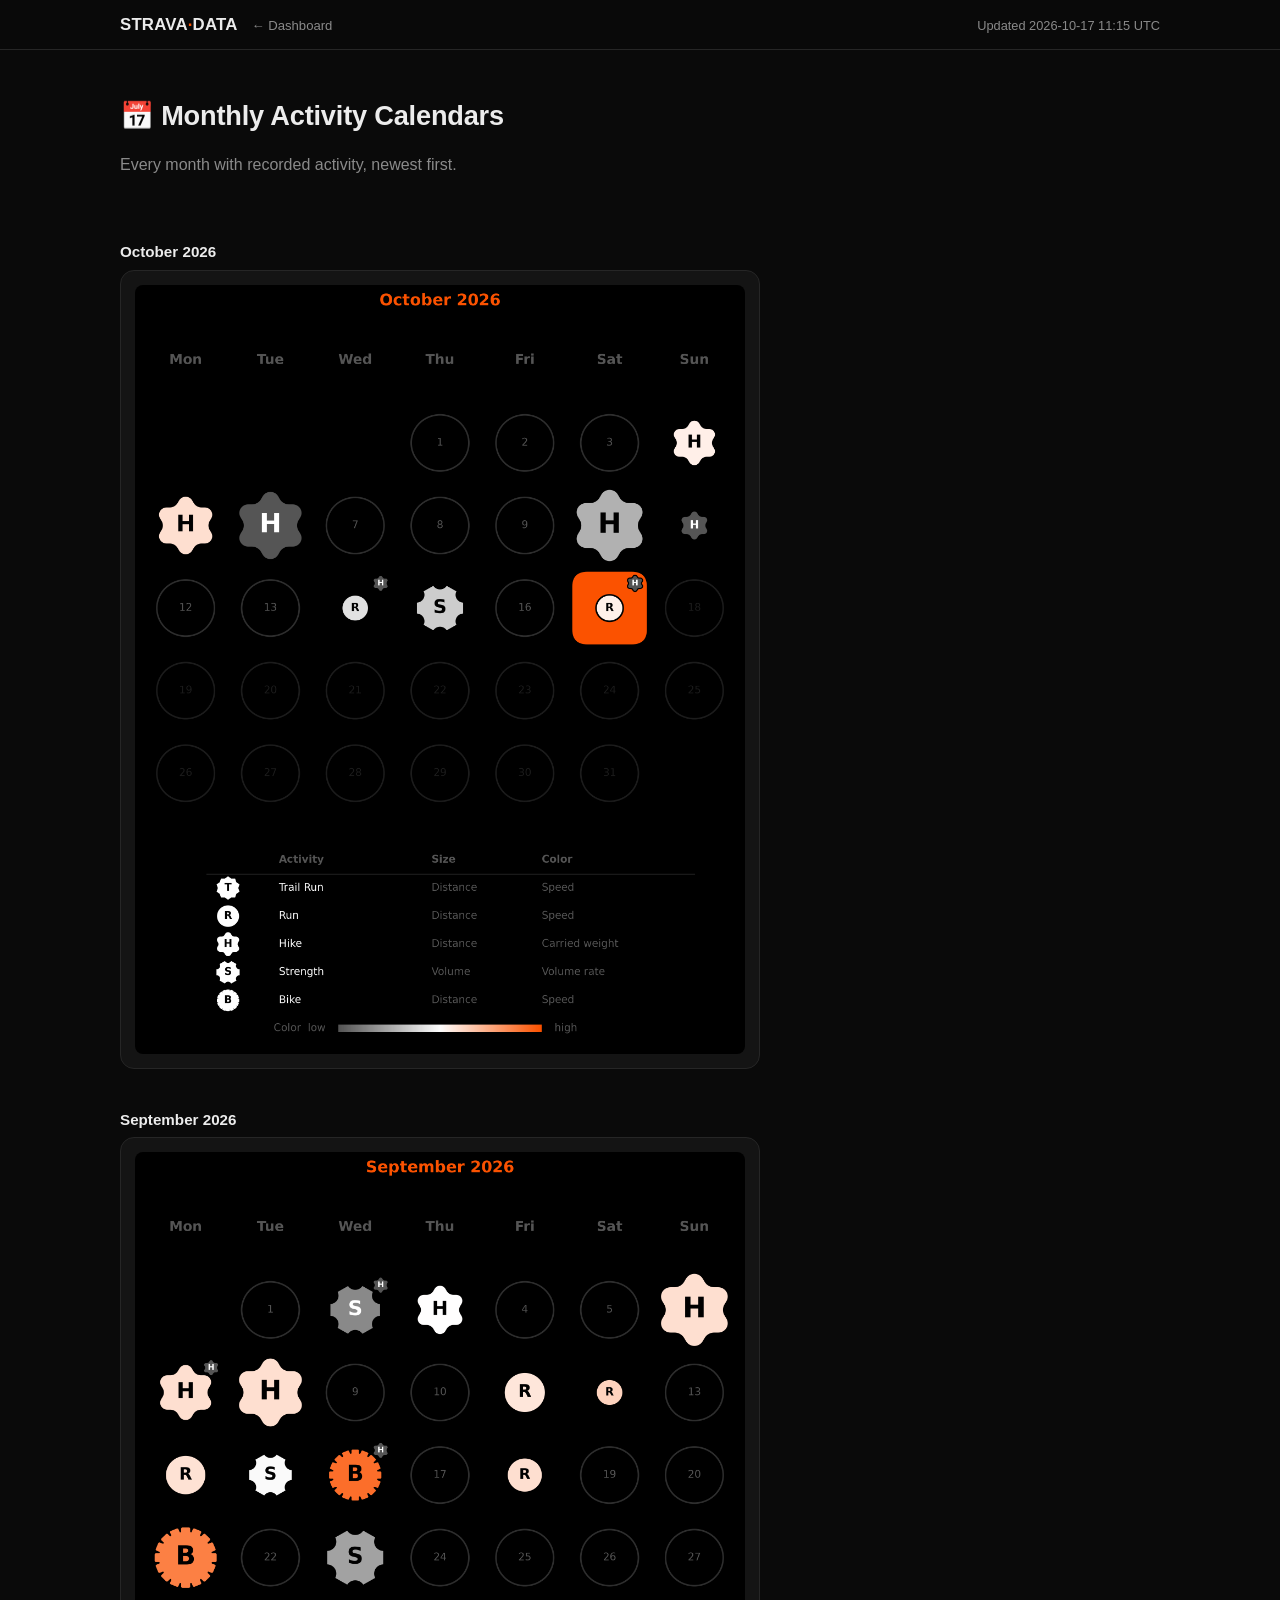
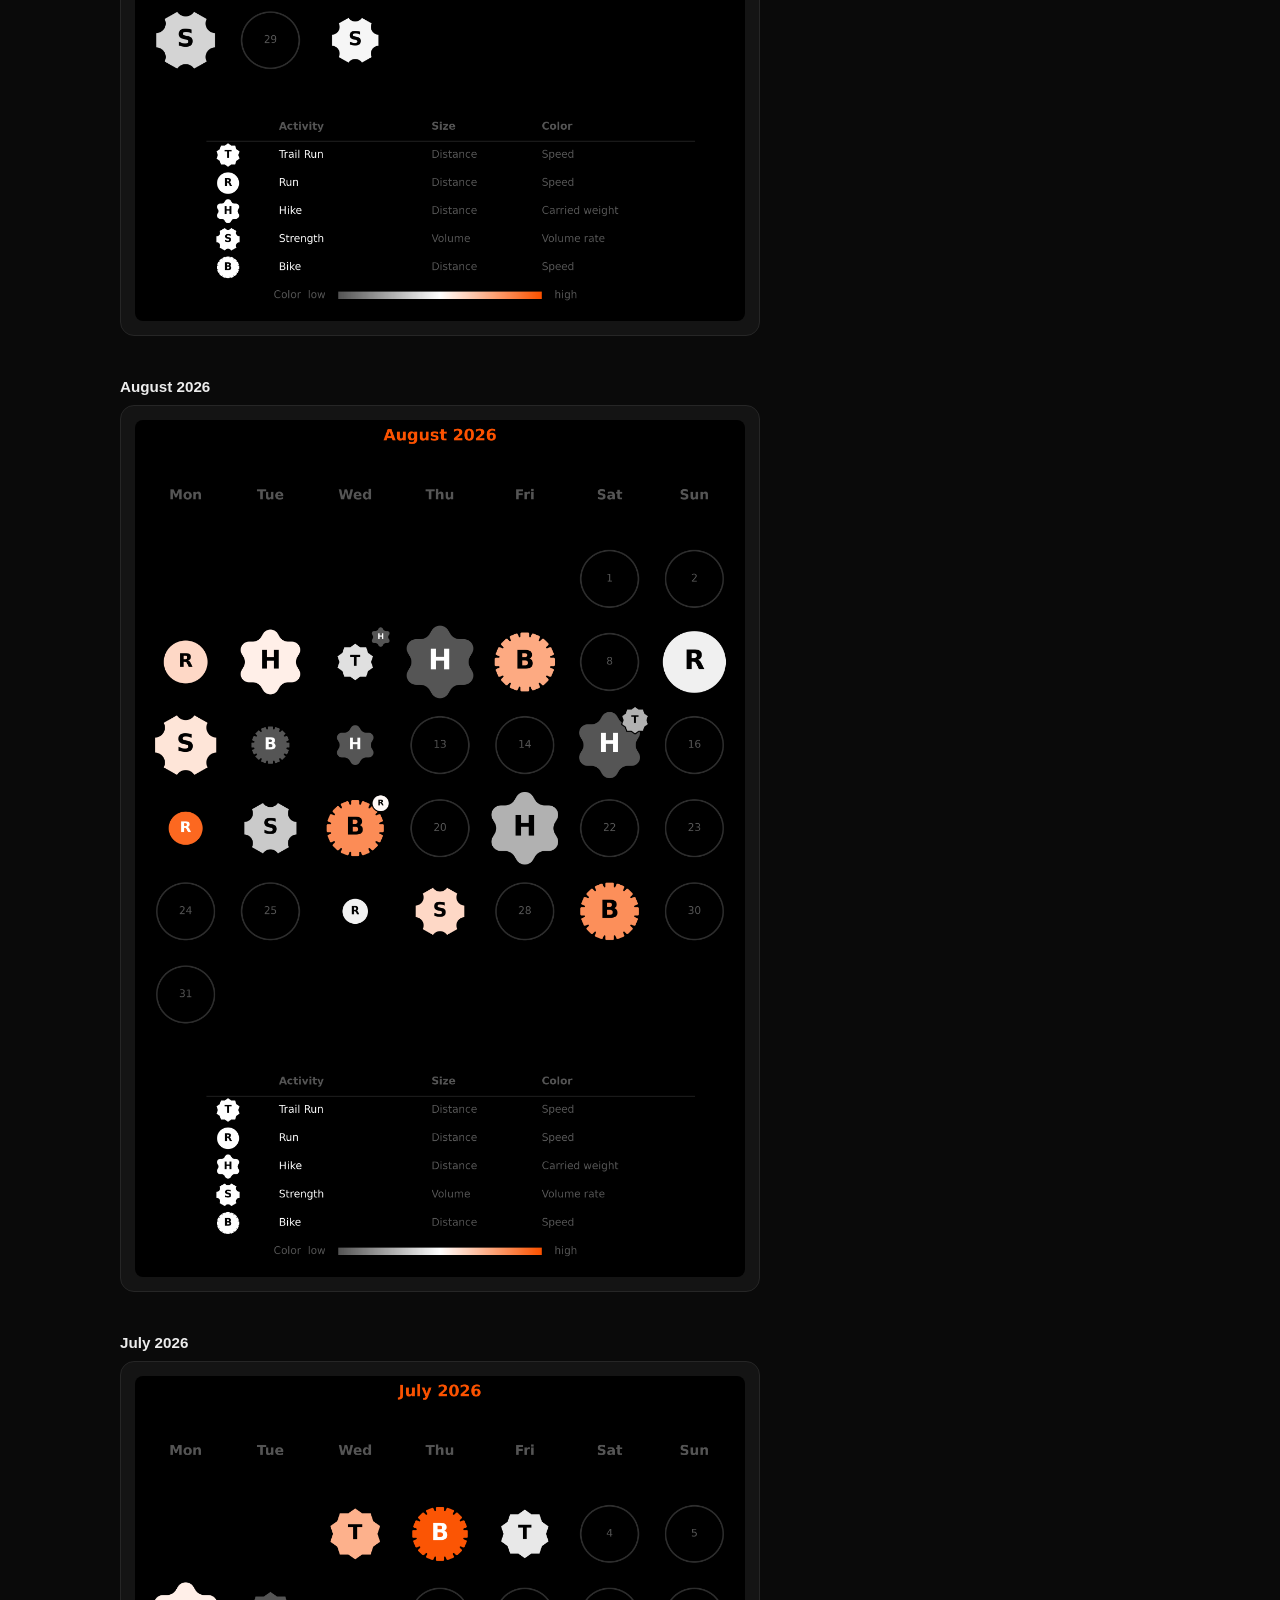
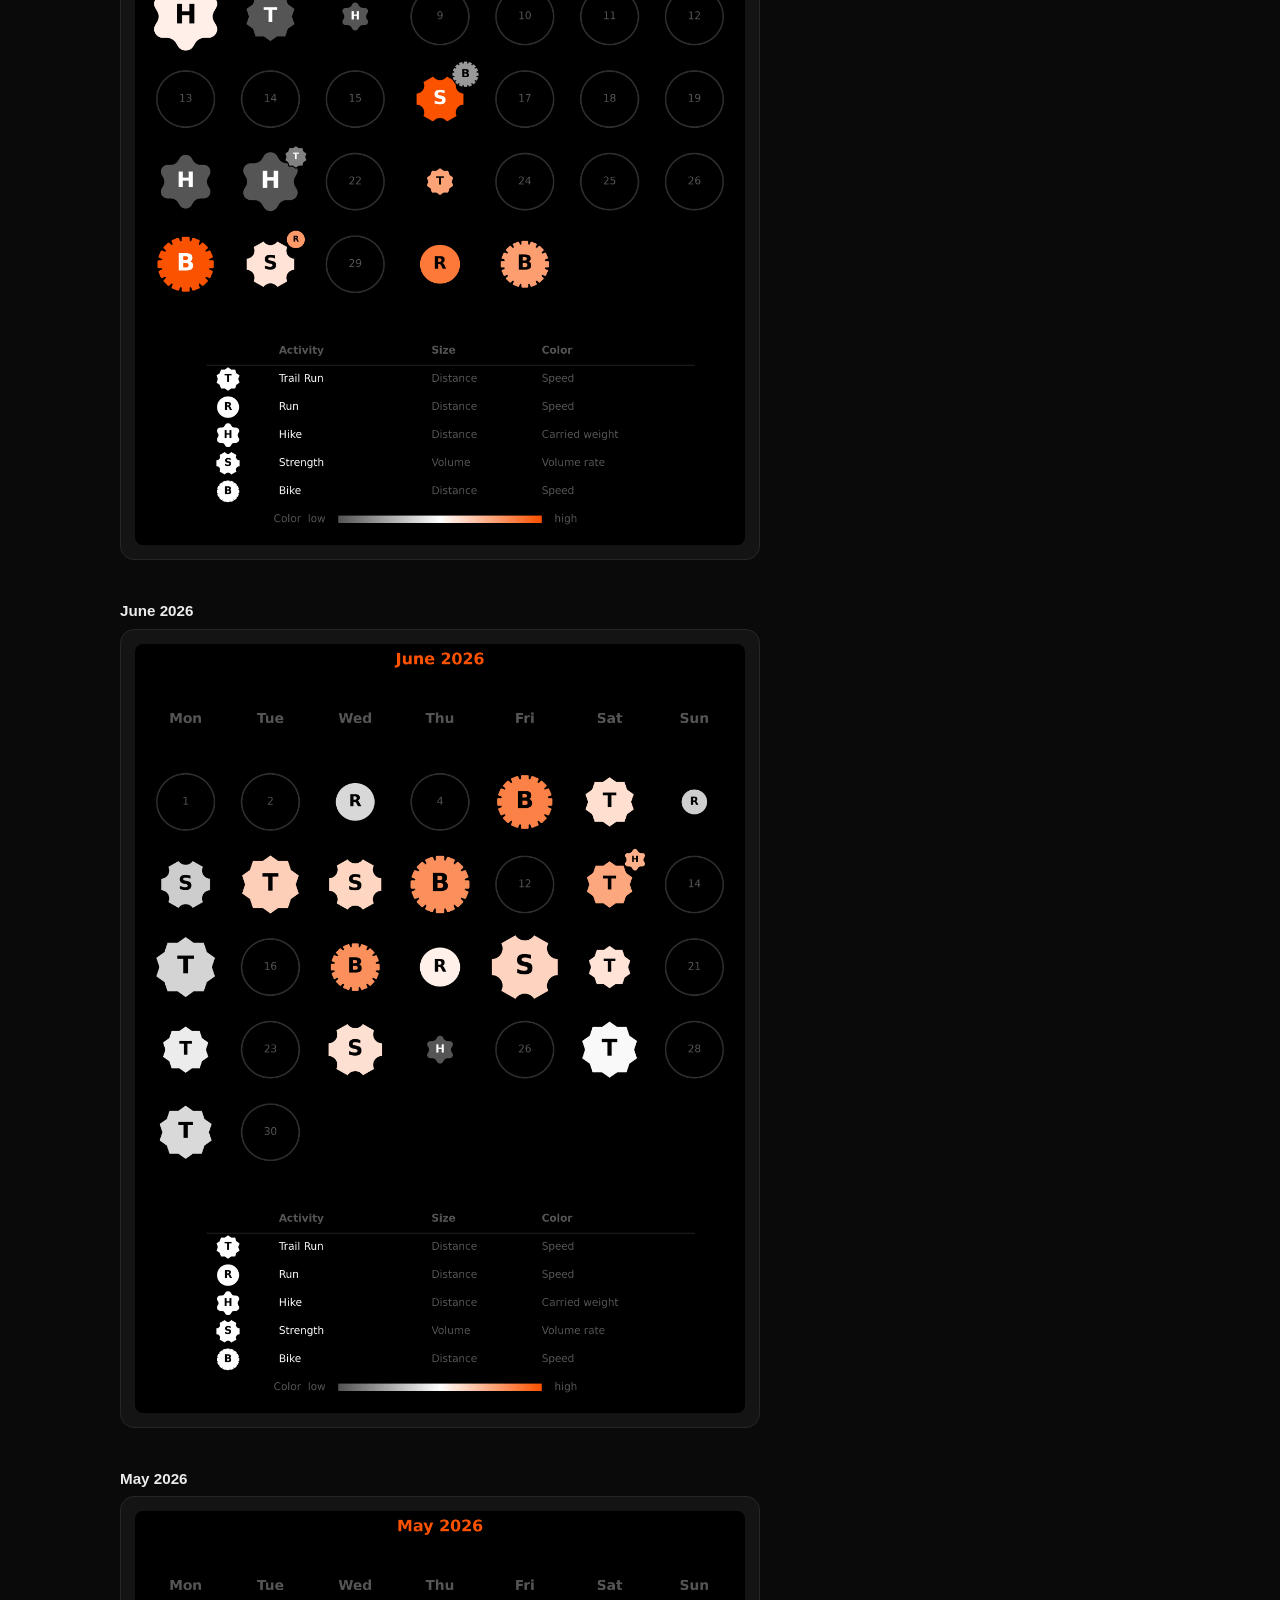
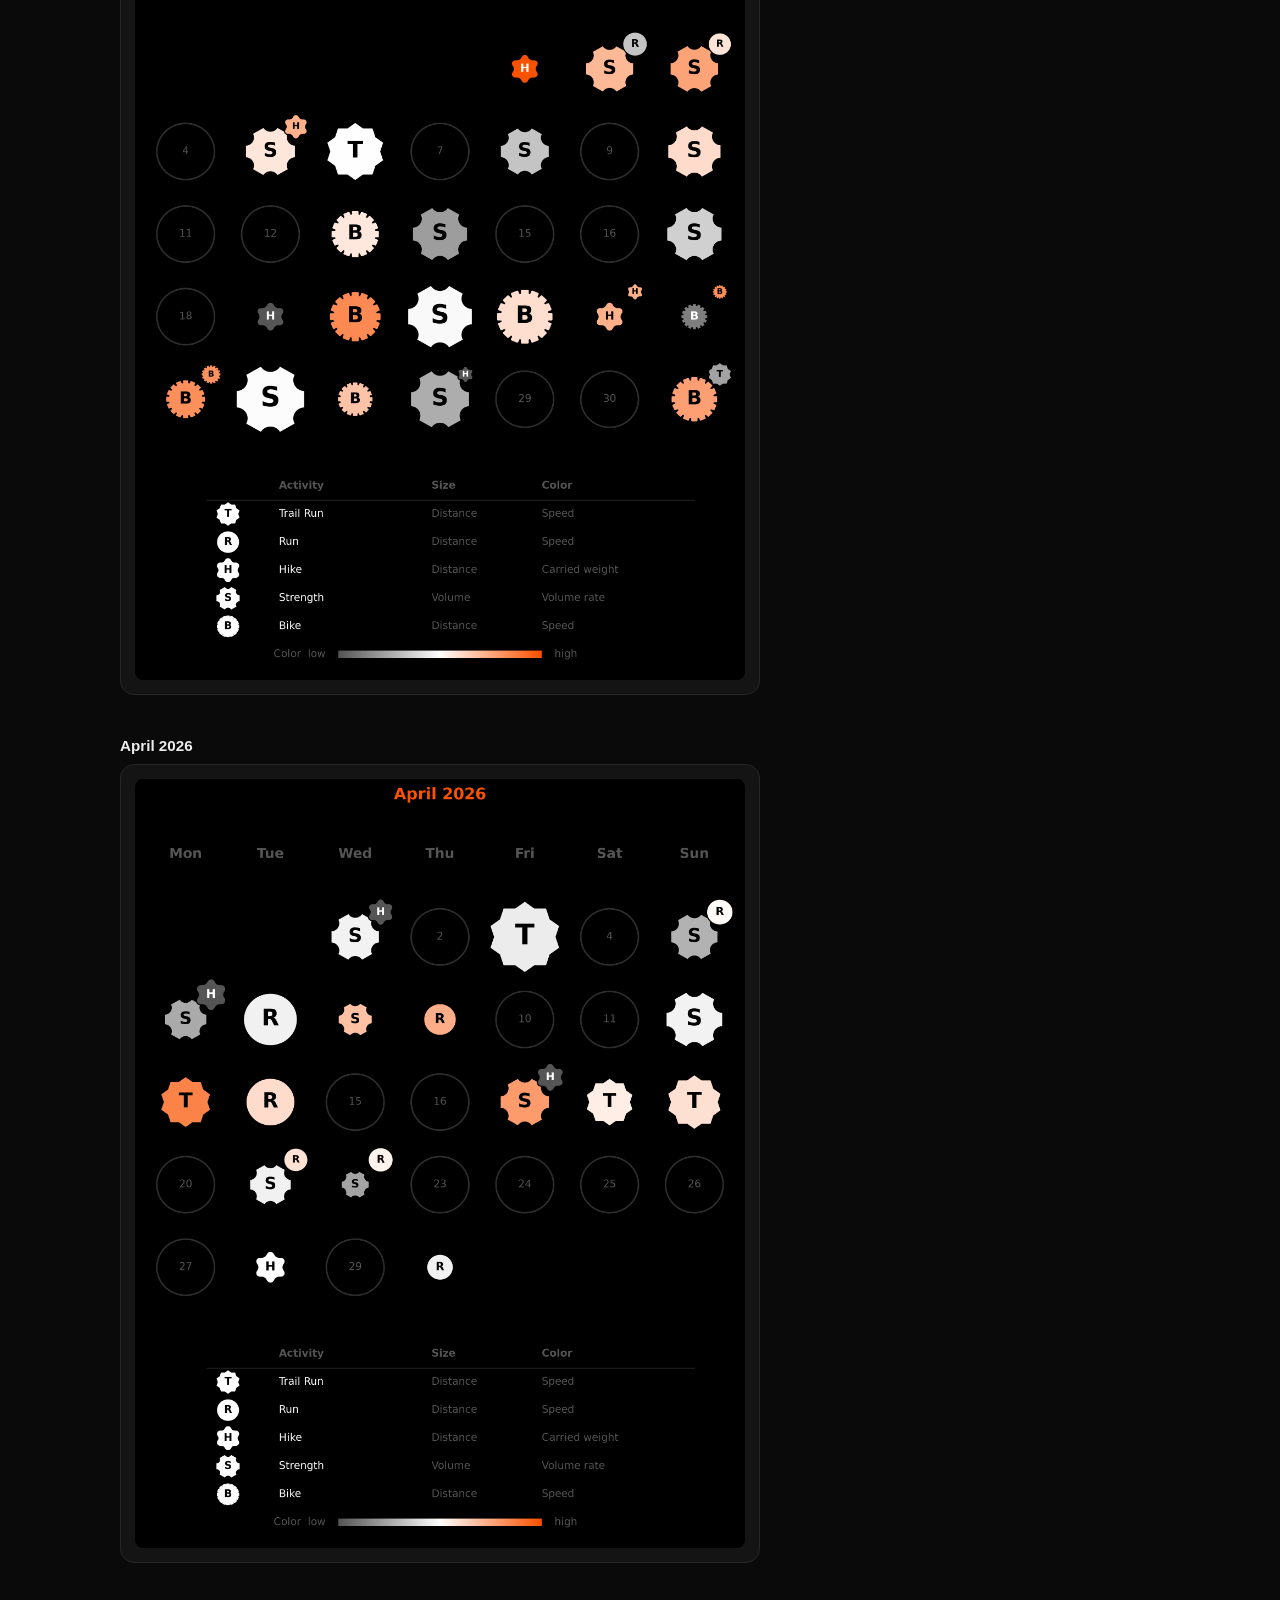
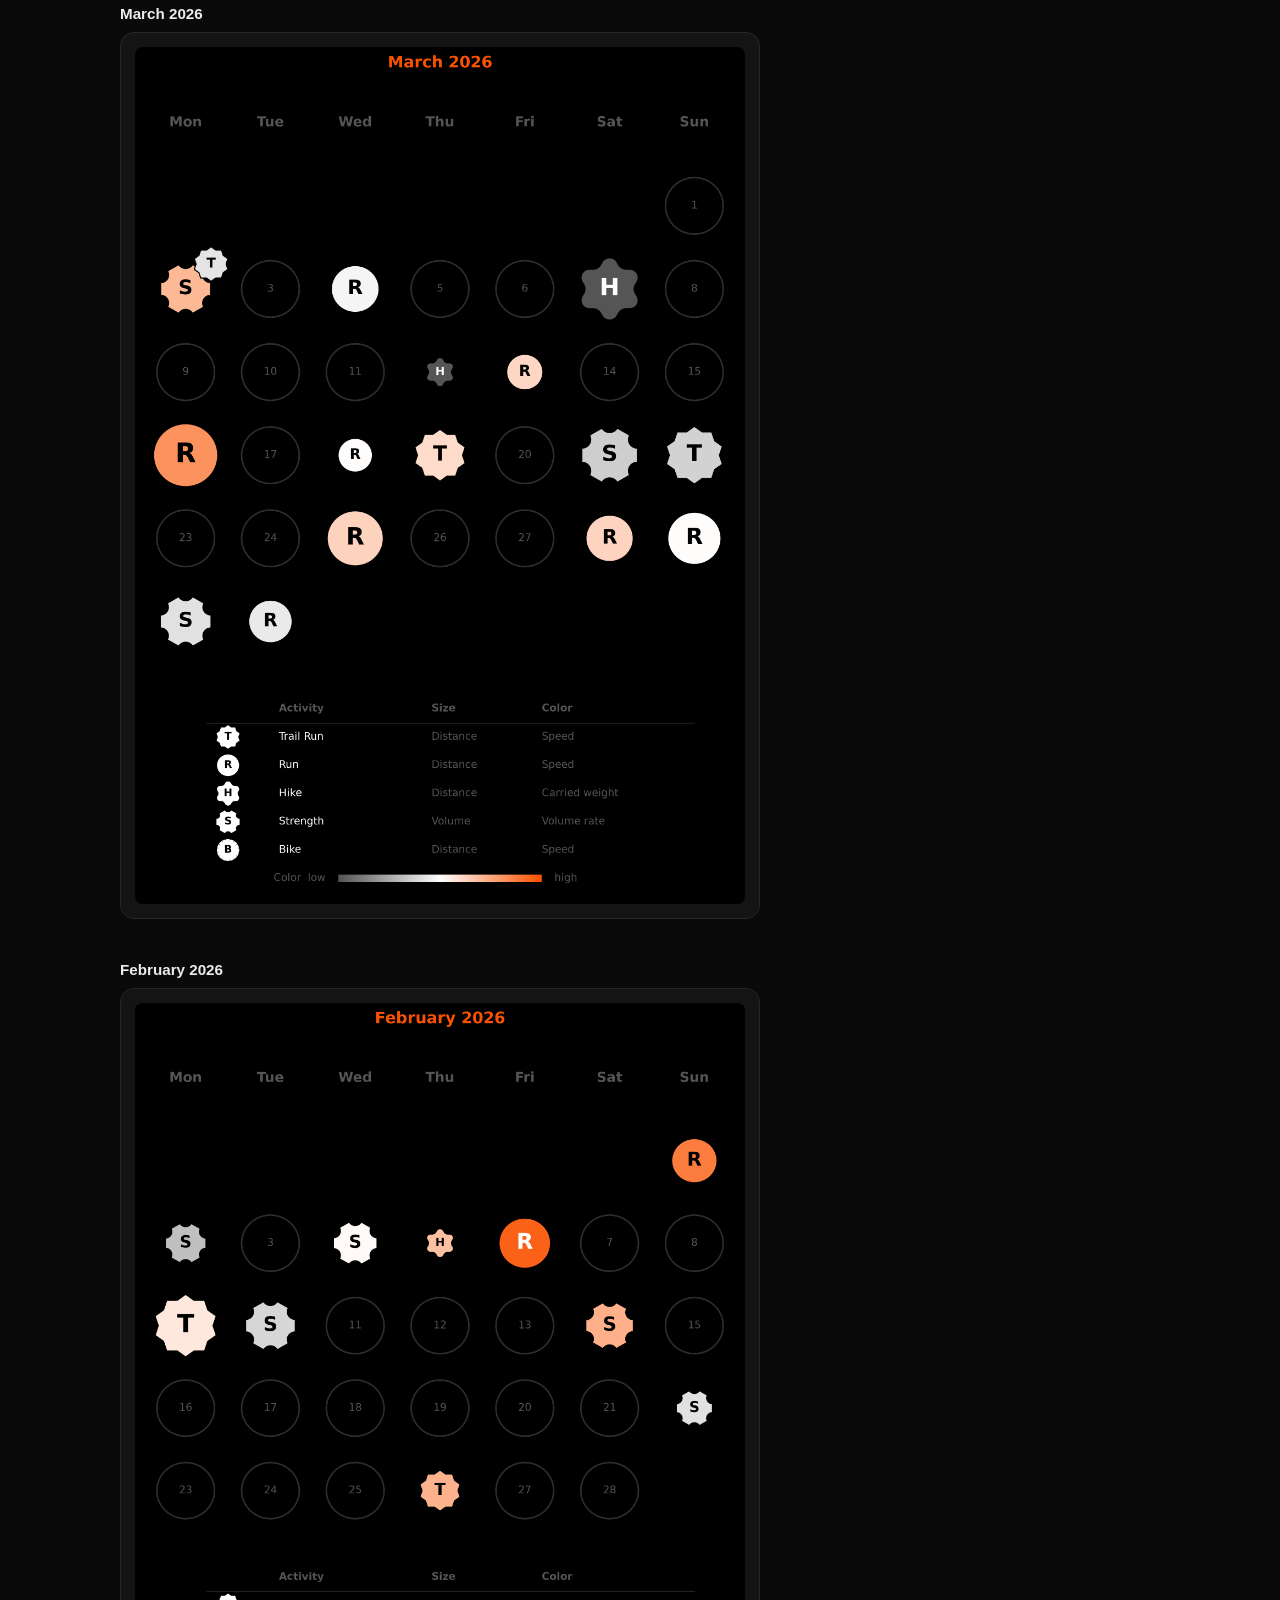
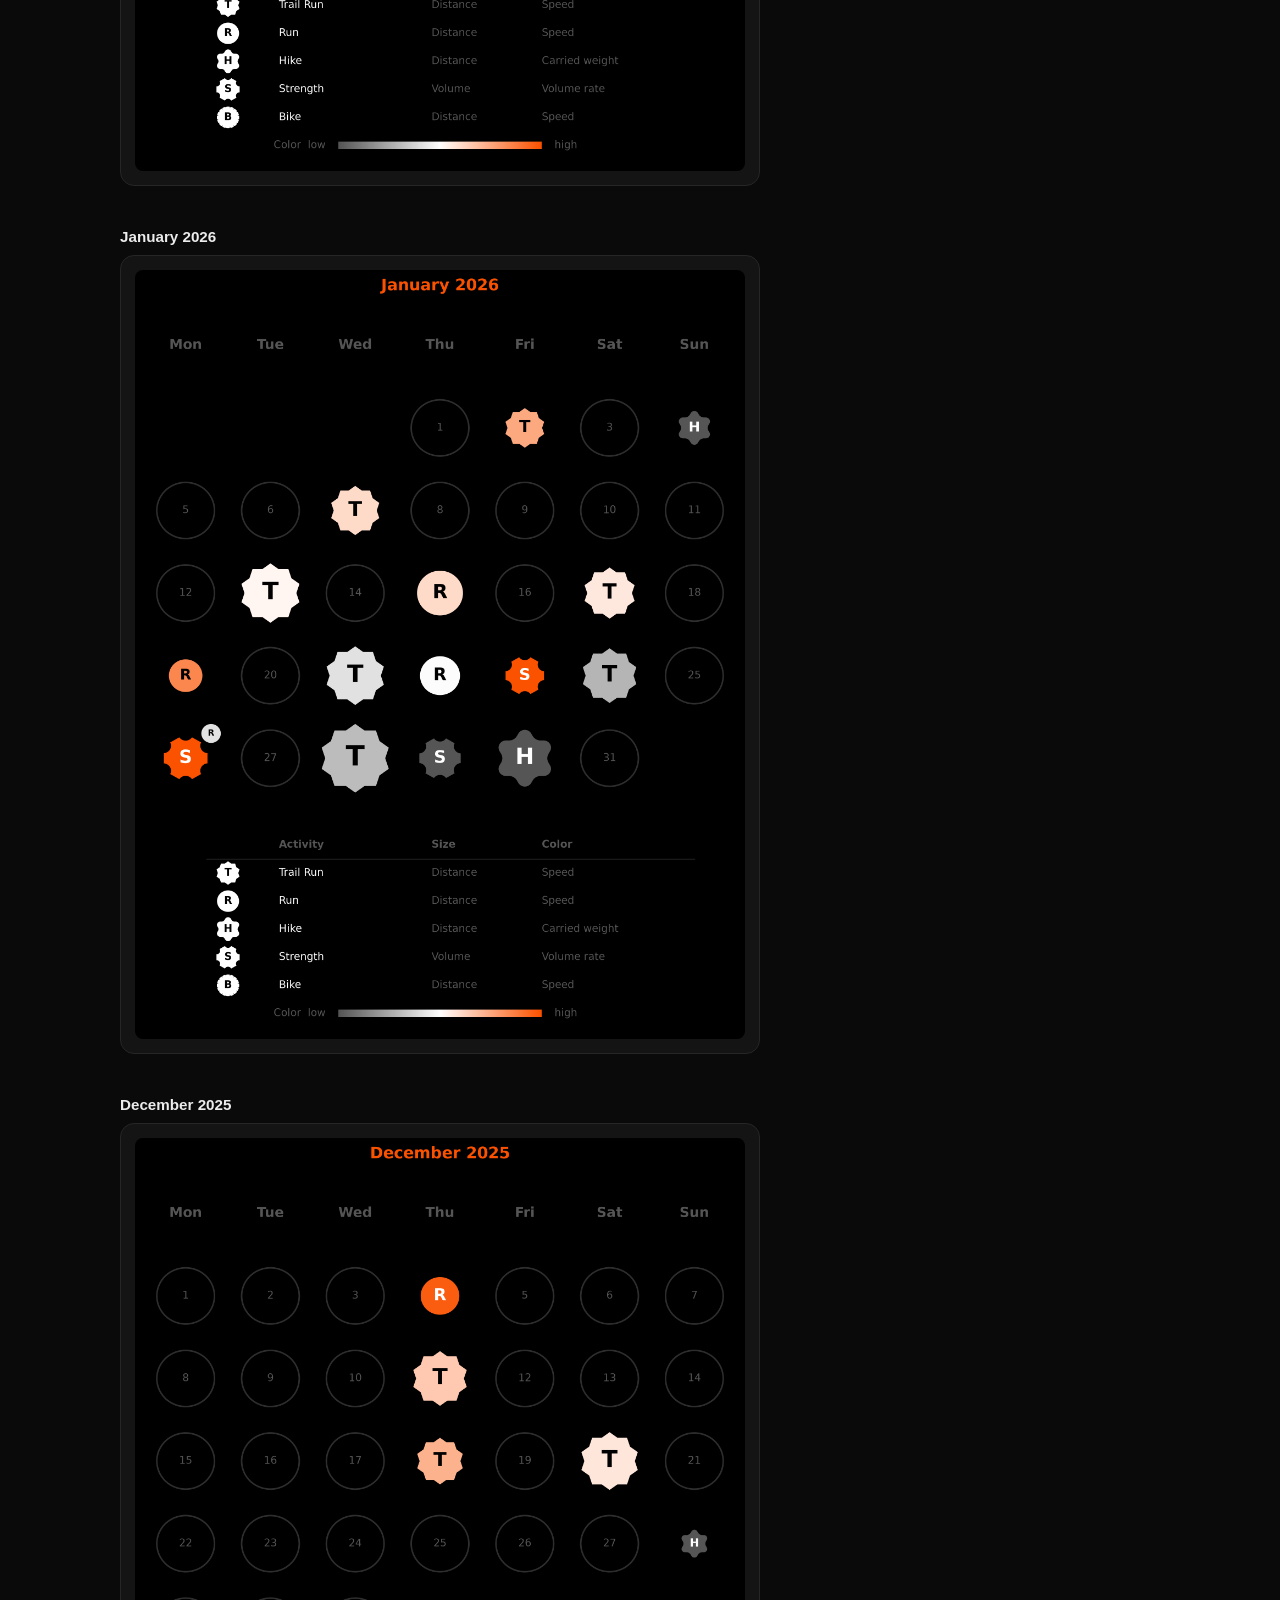
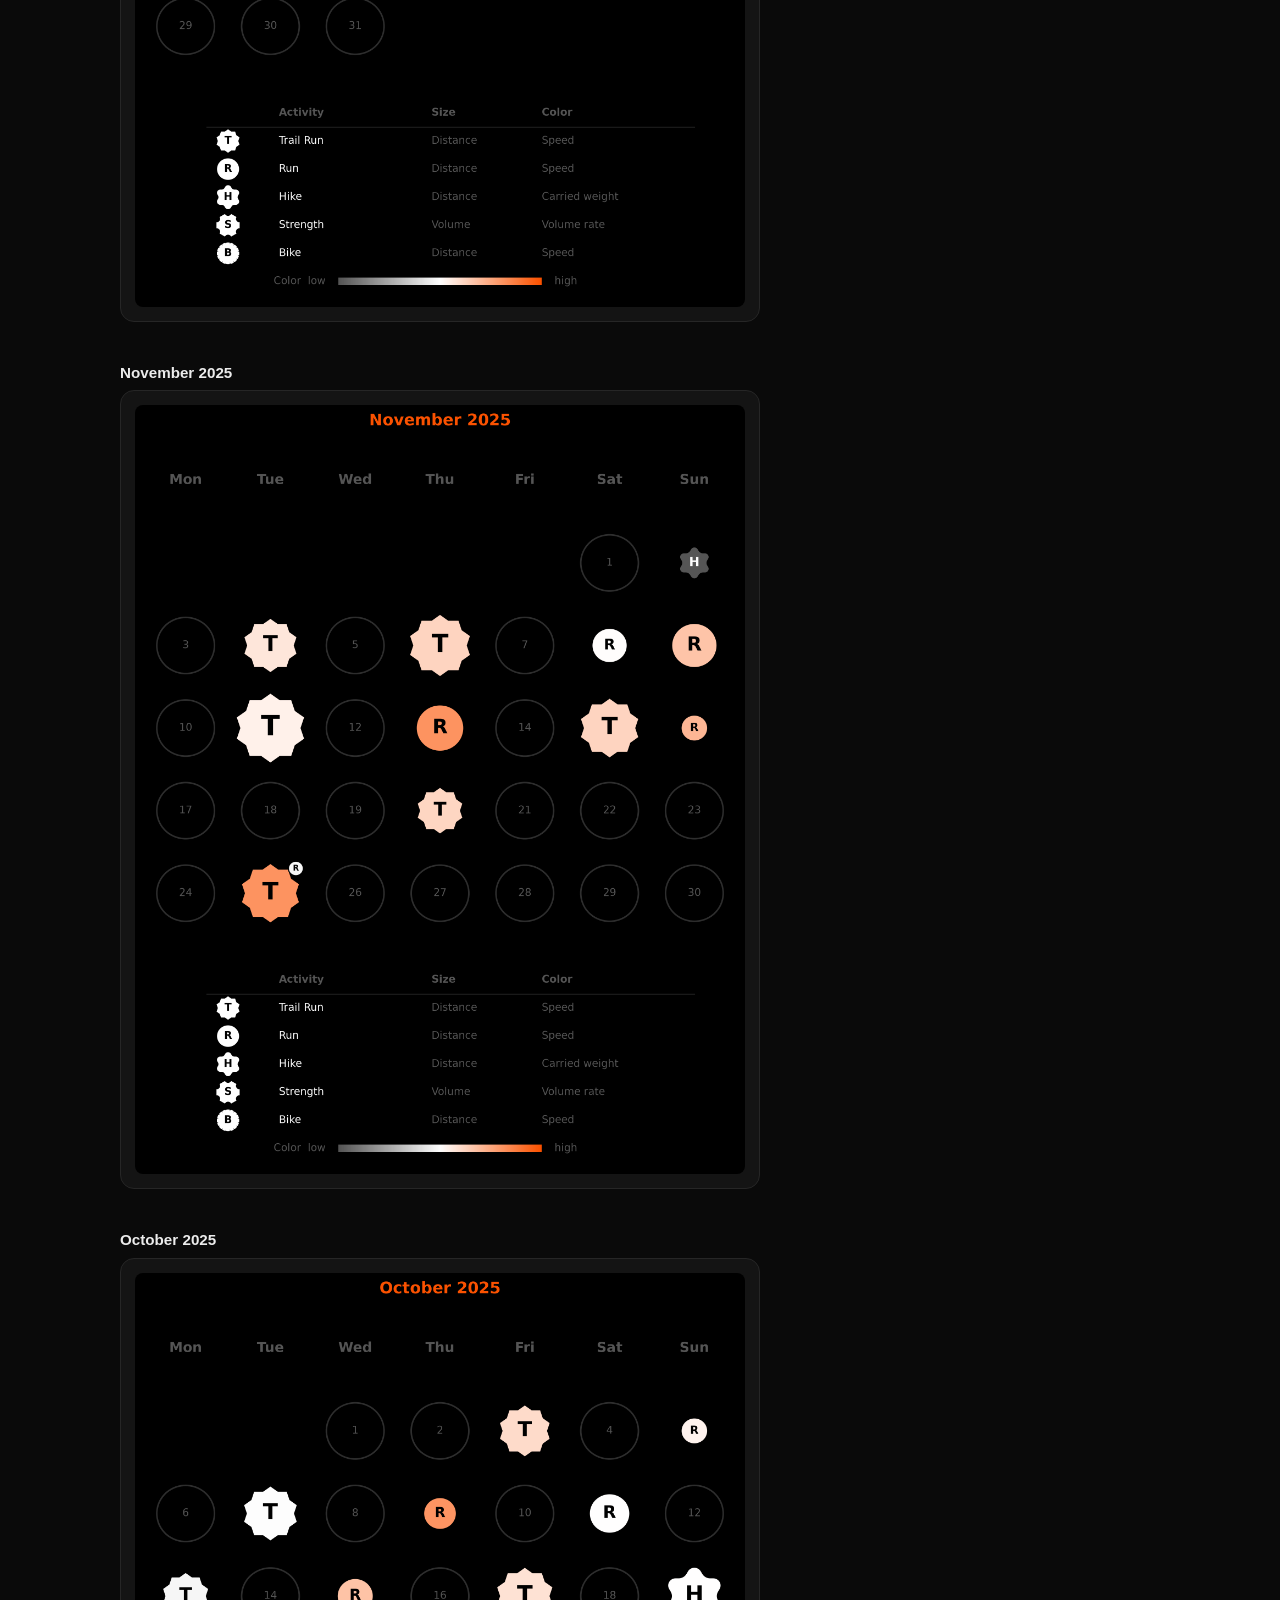
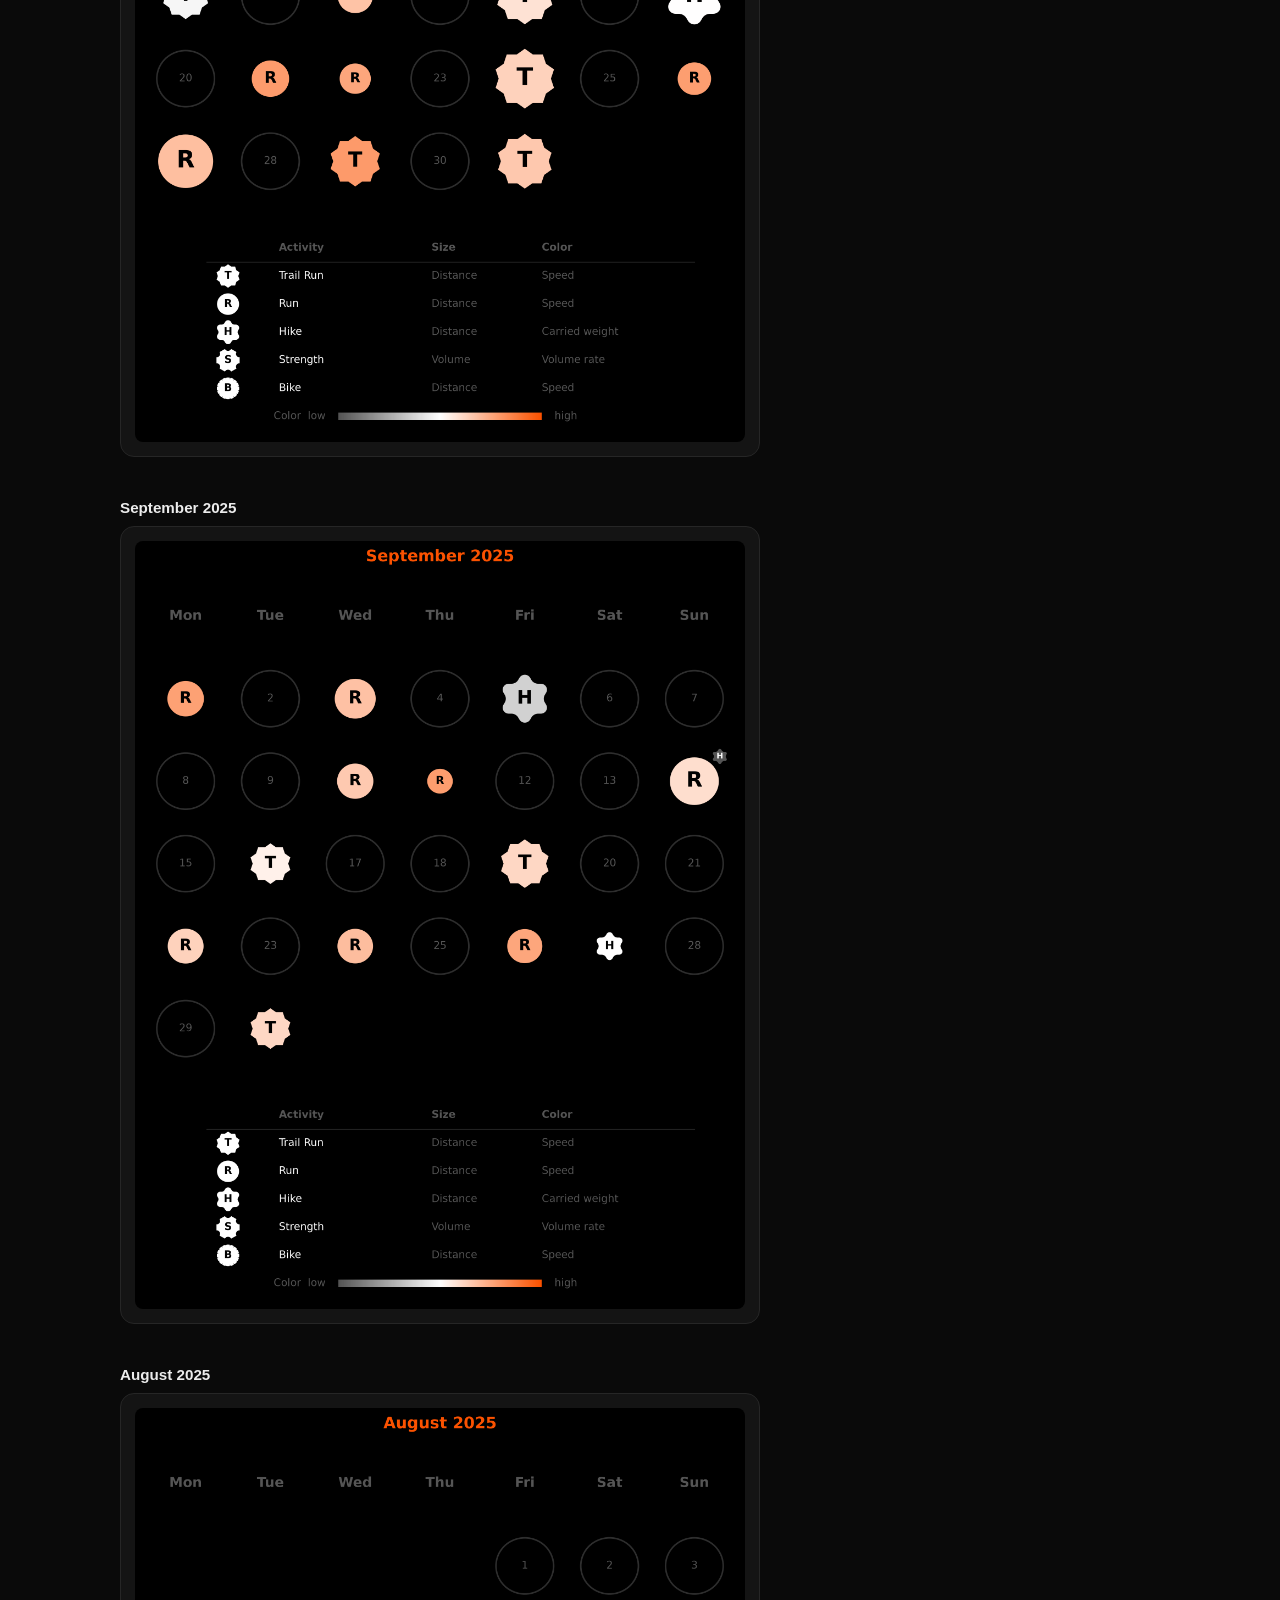
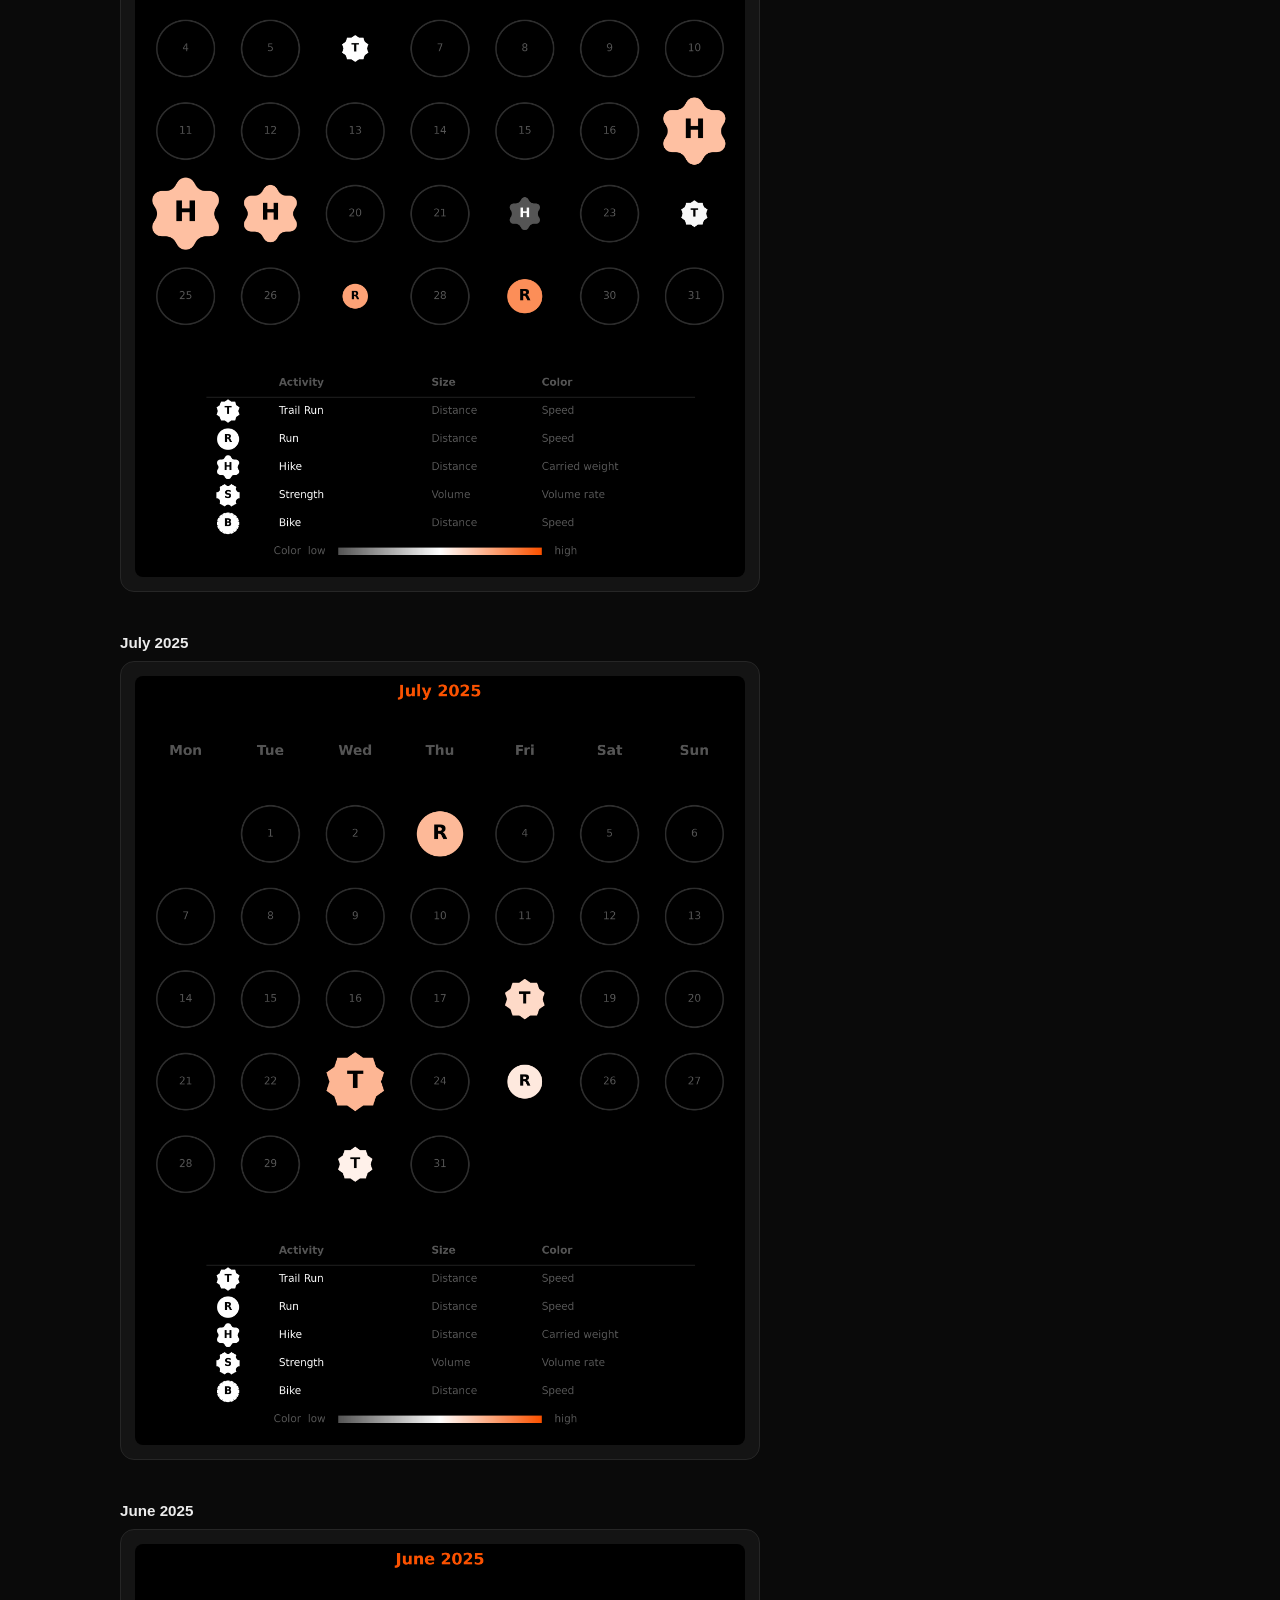
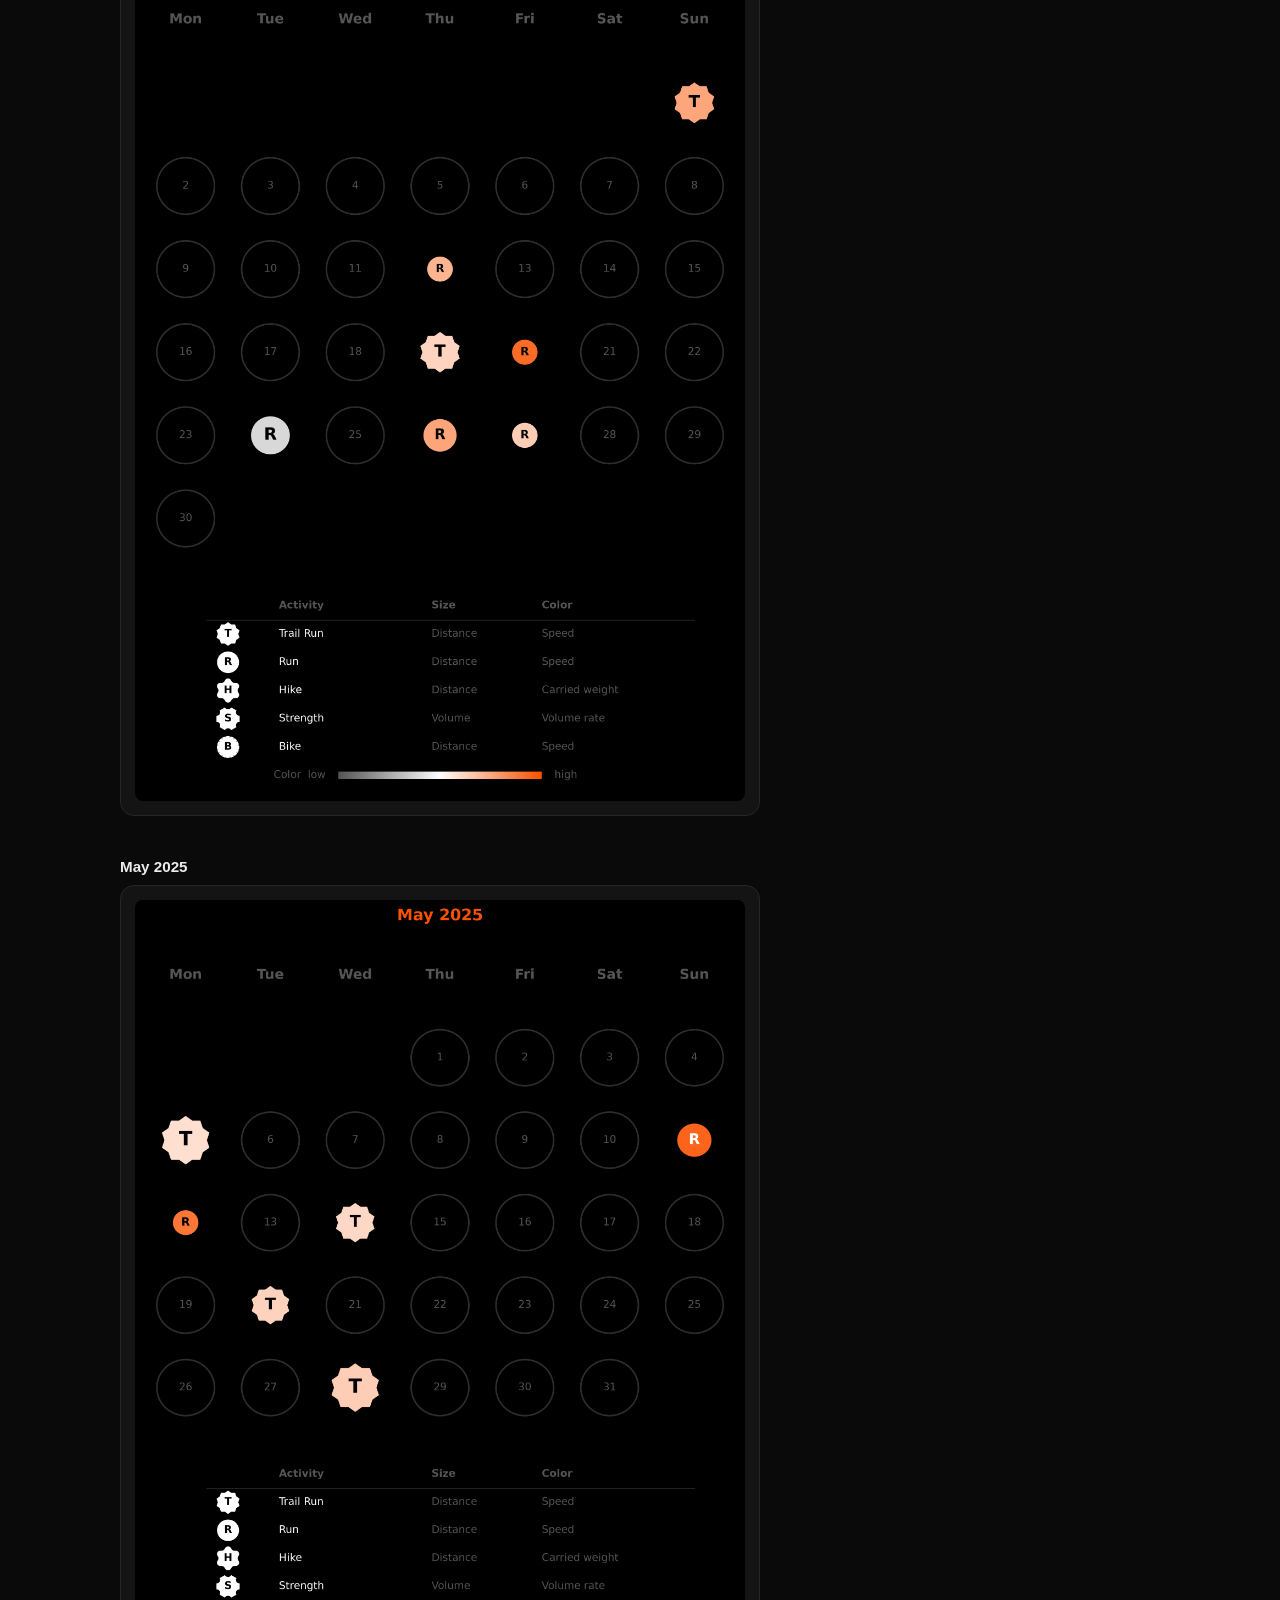
==== commit 904d7233: "Update plots from Strava - 2026-10-17" ====
--- a/web/calendar.html
+++ b/web/calendar.html
@@ -8,88 +8,88 @@
 <link rel="stylesheet" href="style.css">
 </head>
 <body>
-<header class="topbar"><div class="topbar-inner"><span class="brand">STRAVA<span class="dot">·</span>DATA</span><nav class="nav"><a href="index.html">← Dashboard</a></nav><span class="meta">Updated 2026-10-10 15:27 UTC</span></div></header>
+<header class="topbar"><div class="topbar-inner"><span class="brand">STRAVA<span class="dot">·</span>DATA</span><nav class="nav"><a href="index.html">← Dashboard</a></nav><span class="meta">Updated 2026-10-17 11:15 UTC</span></div></header>
 <main class="wrap">
   <div class="hero"><h1>📅 Monthly Activity Calendars</h1><p>Every month with recorded activity, newest first.</p></div>
     <section>
       <div class="sub">October 2026</div>
-      <div class="card hero-plot"><img src="../plots/month_plots/2026-10.20261010152720.png" alt="October 2026" loading="lazy"></div>
+      <div class="card hero-plot"><img src="../plots/month_plots/2026-10.20261017111552.png" alt="October 2026" loading="lazy"></div>
     </section>
     <section>
       <div class="sub">September 2026</div>
-      <div class="card hero-plot"><img src="../plots/month_plots/2026-09.20261010152720.png" alt="September 2026" loading="lazy"></div>
+      <div class="card hero-plot"><img src="../plots/month_plots/2026-09.20261017111552.png" alt="September 2026" loading="lazy"></div>
     </section>
     <section>
       <div class="sub">August 2026</div>
-      <div class="card hero-plot"><img src="../plots/month_plots/2026-08.20261010152720.png" alt="August 2026" loading="lazy"></div>
+      <div class="card hero-plot"><img src="../plots/month_plots/2026-08.20261017111552.png" alt="August 2026" loading="lazy"></div>
     </section>
     <section>
       <div class="sub">July 2026</div>
-      <div class="card hero-plot"><img src="../plots/month_plots/2026-07.20261010152720.png" alt="July 2026" loading="lazy"></div>
+      <div class="card hero-plot"><img src="../plots/month_plots/2026-07.20261017111552.png" alt="July 2026" loading="lazy"></div>
     </section>
     <section>
       <div class="sub">June 2026</div>
-      <div class="card hero-plot"><img src="../plots/month_plots/2026-06.20261010152720.png" alt="June 2026" loading="lazy"></div>
+      <div class="card hero-plot"><img src="../plots/month_plots/2026-06.20261017111552.png" alt="June 2026" loading="lazy"></div>
     </section>
     <section>
       <div class="sub">May 2026</div>
-      <div class="card hero-plot"><img src="../plots/month_plots/2026-05.20261010152720.png" alt="May 2026" loading="lazy"></div>
+      <div class="card hero-plot"><img src="../plots/month_plots/2026-05.20261017111552.png" alt="May 2026" loading="lazy"></div>
     </section>
     <section>
       <div class="sub">April 2026</div>
-      <div class="card hero-plot"><img src="../plots/month_plots/2026-04.20261010152720.png" alt="April 2026" loading="lazy"></div>
+      <div class="card hero-plot"><img src="../plots/month_plots/2026-04.20261017111552.png" alt="April 2026" loading="lazy"></div>
     </section>
     <section>
       <div class="sub">March 2026</div>
-      <div class="card hero-plot"><img src="../plots/month_plots/2026-03.20261010152720.png" alt="March 2026" loading="lazy"></div>
+      <div class="card hero-plot"><img src="../plots/month_plots/2026-03.20261017111552.png" alt="March 2026" loading="lazy"></div>
     </section>
     <section>
       <div class="sub">February 2026</div>
-      <div class="card hero-plot"><img src="../plots/month_plots/2026-02.20261010152720.png" alt="February 2026" loading="lazy"></div>
+      <div class="card hero-plot"><img src="../plots/month_plots/2026-02.20261017111552.png" alt="February 2026" loading="lazy"></div>
     </section>
     <section>
       <div class="sub">January 2026</div>
-      <div class="card hero-plot"><img src="../plots/month_plots/2026-01.20261010152720.png" alt="January 2026" loading="lazy"></div>
+      <div class="card hero-plot"><img src="../plots/month_plots/2026-01.20261017111552.png" alt="January 2026" loading="lazy"></div>
     </section>
     <section>
       <div class="sub">December 2025</div>
-      <div class="card hero-plot"><img src="../plots/month_plots/2025-12.20261010152720.png" alt="December 2025" loading="lazy"></div>
+      <div class="card hero-plot"><img src="../plots/month_plots/2025-12.20261017111552.png" alt="December 2025" loading="lazy"></div>
     </section>
     <section>
       <div class="sub">November 2025</div>
-      <div class="card hero-plot"><img src="../plots/month_plots/2025-11.20261010152720.png" alt="November 2025" loading="lazy"></div>
+      <div class="card hero-plot"><img src="../plots/month_plots/2025-11.20261017111552.png" alt="November 2025" loading="lazy"></div>
     </section>
     <section>
       <div class="sub">October 2025</div>
-      <div class="card hero-plot"><img src="../plots/month_plots/2025-10.20261010152720.png" alt="October 2025" loading="lazy"></div>
+      <div class="card hero-plot"><img src="../plots/month_plots/2025-10.20261017111552.png" alt="October 2025" loading="lazy"></div>
     </section>
     <section>
       <div class="sub">September 2025</div>
-      <div class="card hero-plot"><img src="../plots/month_plots/2025-09.20261010152720.png" alt="September 2025" loading="lazy"></div>
+      <div class="card hero-plot"><img src="../plots/month_plots/2025-09.20261017111552.png" alt="September 2025" loading="lazy"></div>
     </section>
     <section>
       <div class="sub">August 2025</div>
-      <div class="card hero-plot"><img src="../plots/month_plots/2025-08.20261010152720.png" alt="August 2025" loading="lazy"></div>
+      <div class="card hero-plot"><img src="../plots/month_plots/2025-08.20261017111552.png" alt="August 2025" loading="lazy"></div>
     </section>
     <section>
       <div class="sub">July 2025</div>
-      <div class="card hero-plot"><img src="../plots/month_plots/2025-07.20261010152720.png" alt="July 2025" loading="lazy"></div>
+      <div class="card hero-plot"><img src="../plots/month_plots/2025-07.20261017111552.png" alt="July 2025" loading="lazy"></div>
     </section>
     <section>
       <div class="sub">June 2025</div>
-      <div class="card hero-plot"><img src="../plots/month_plots/2025-06.20261010152720.png" alt="June 2025" loading="lazy"></div>
+      <div class="card hero-plot"><img src="../plots/month_plots/2025-06.20261017111552.png" alt="June 2025" loading="lazy"></div>
     </section>
     <section>
       <div class="sub">May 2025</div>
-      <div class="card hero-plot"><img src="../plots/month_plots/2025-05.20261010152720.png" alt="May 2025" loading="lazy"></div>
+      <div class="card hero-plot"><img src="../plots/month_plots/2025-05.20261017111552.png" alt="May 2025" loading="lazy"></div>
     </section>
     <section>
       <div class="sub">April 2025</div>
-      <div class="card hero-plot"><img src="../plots/month_plots/2025-04.20261010152720.png" alt="April 2025" loading="lazy"></div>
+      <div class="card hero-plot"><img src="../plots/month_plots/2025-04.20261017111552.png" alt="April 2025" loading="lazy"></div>
     </section>
     <section>
       <div class="sub">March 2025</div>
-      <div class="card hero-plot"><img src="../plots/month_plots/2025-03.20261010152720.png" alt="March 2025" loading="lazy"></div>
+      <div class="card hero-plot"><img src="../plots/month_plots/2025-03.20261017111552.png" alt="March 2025" loading="lazy"></div>
     </section>
 </main>
 <footer>Auto-generated from the Strava API via GitHub Actions · <a href="https://github.com/JoeySpronck/strava_data">source</a></footer>
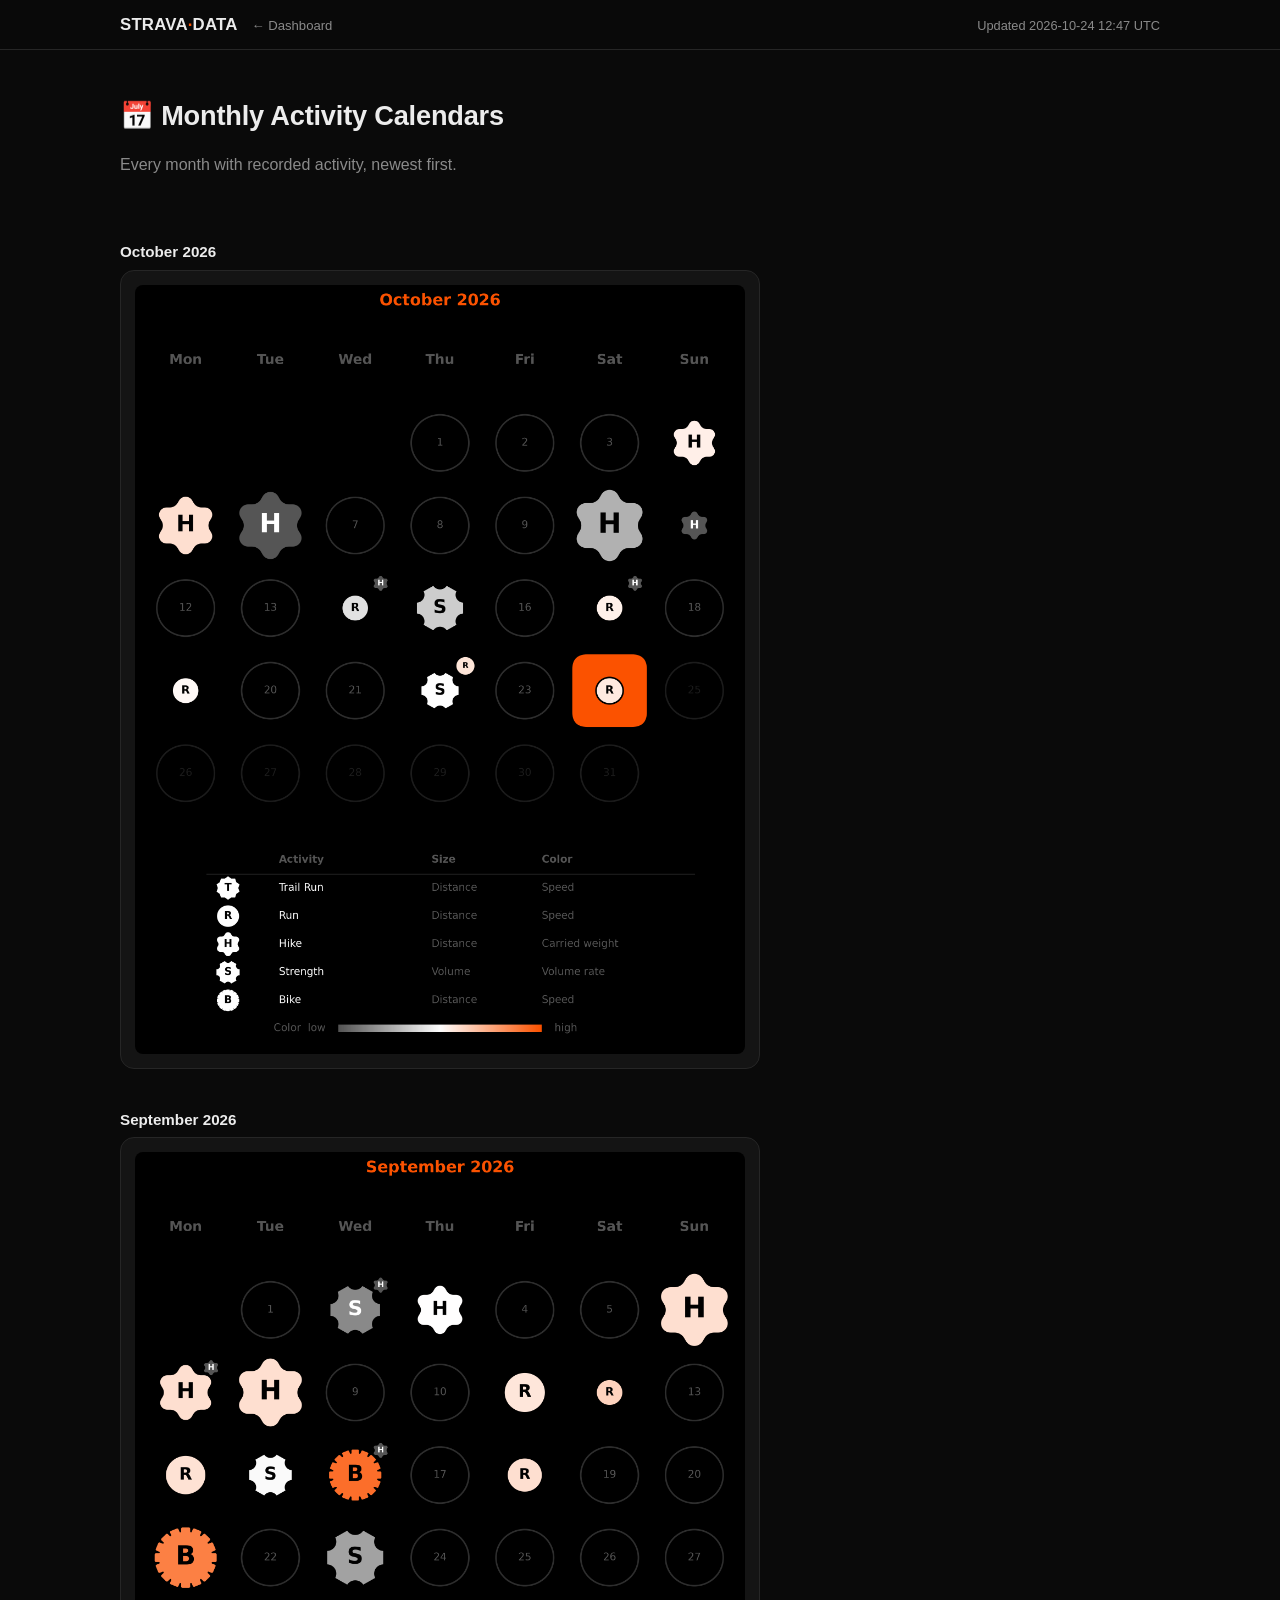
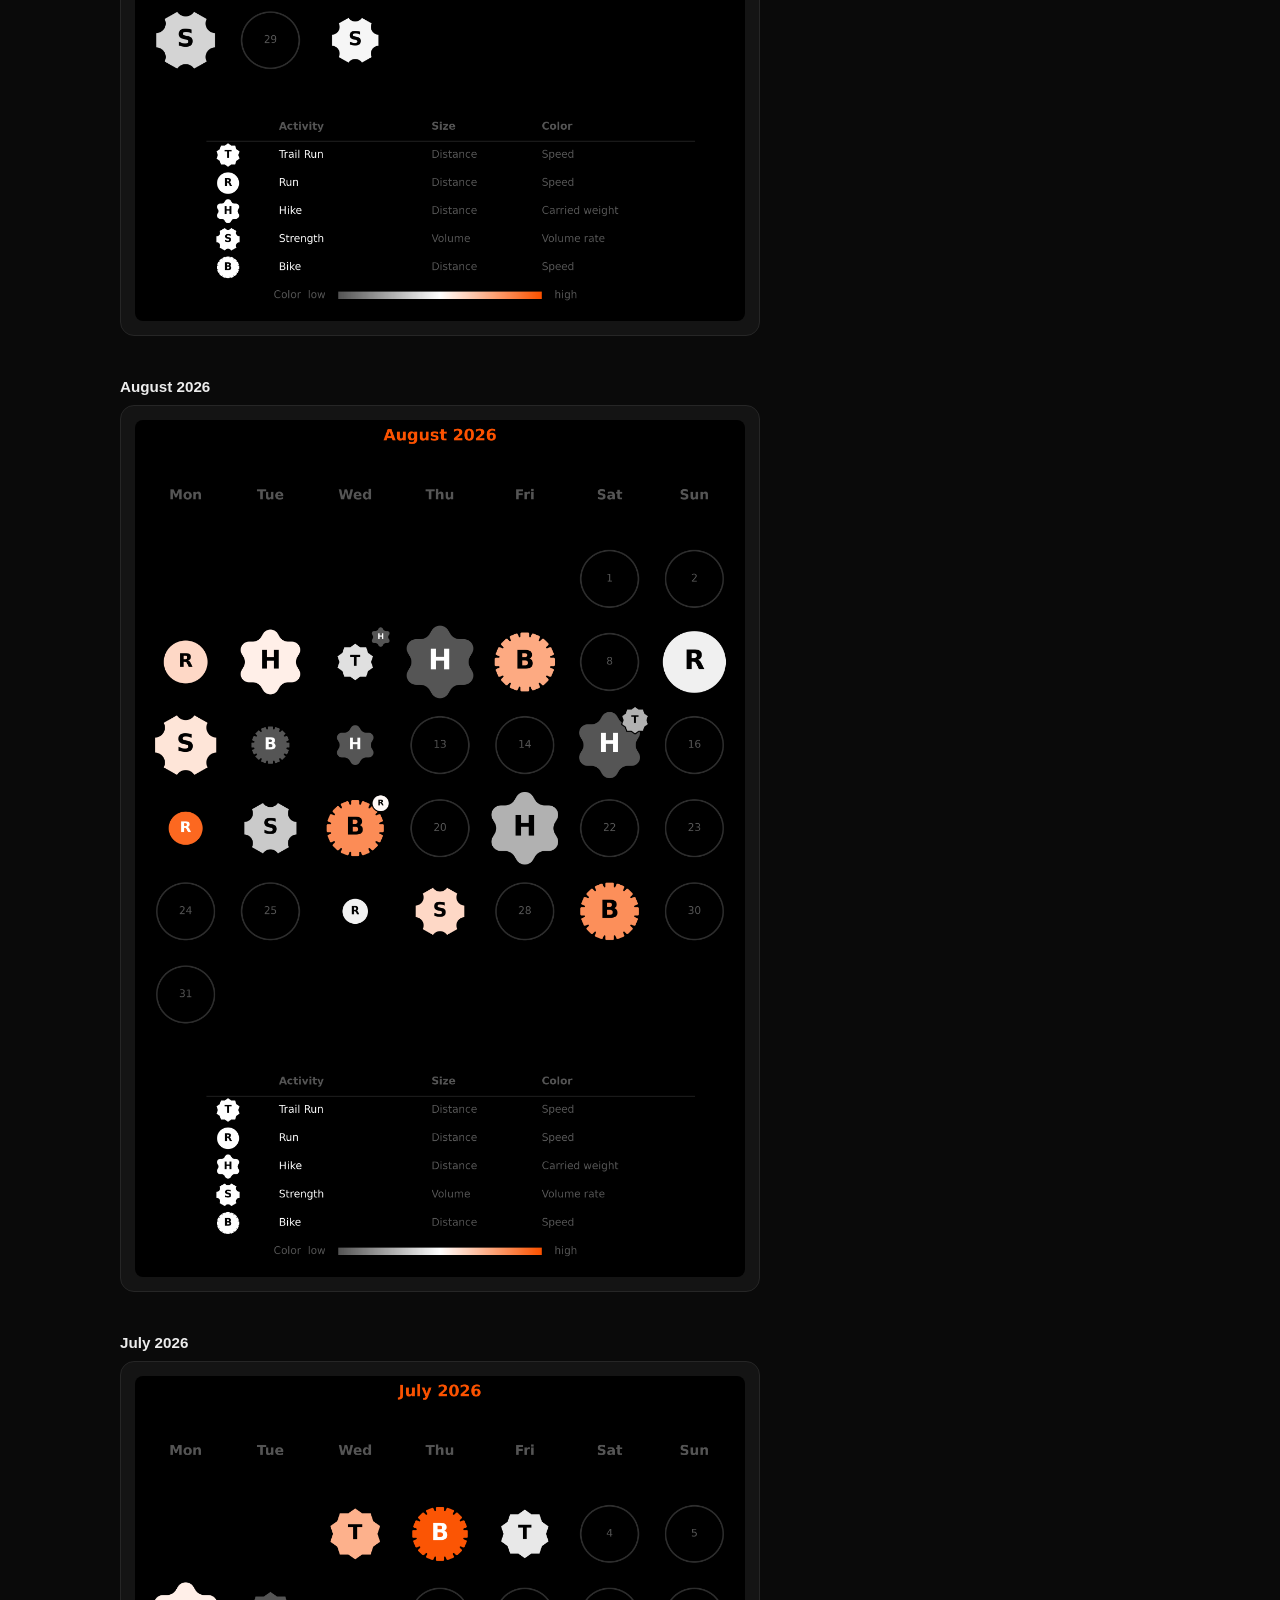
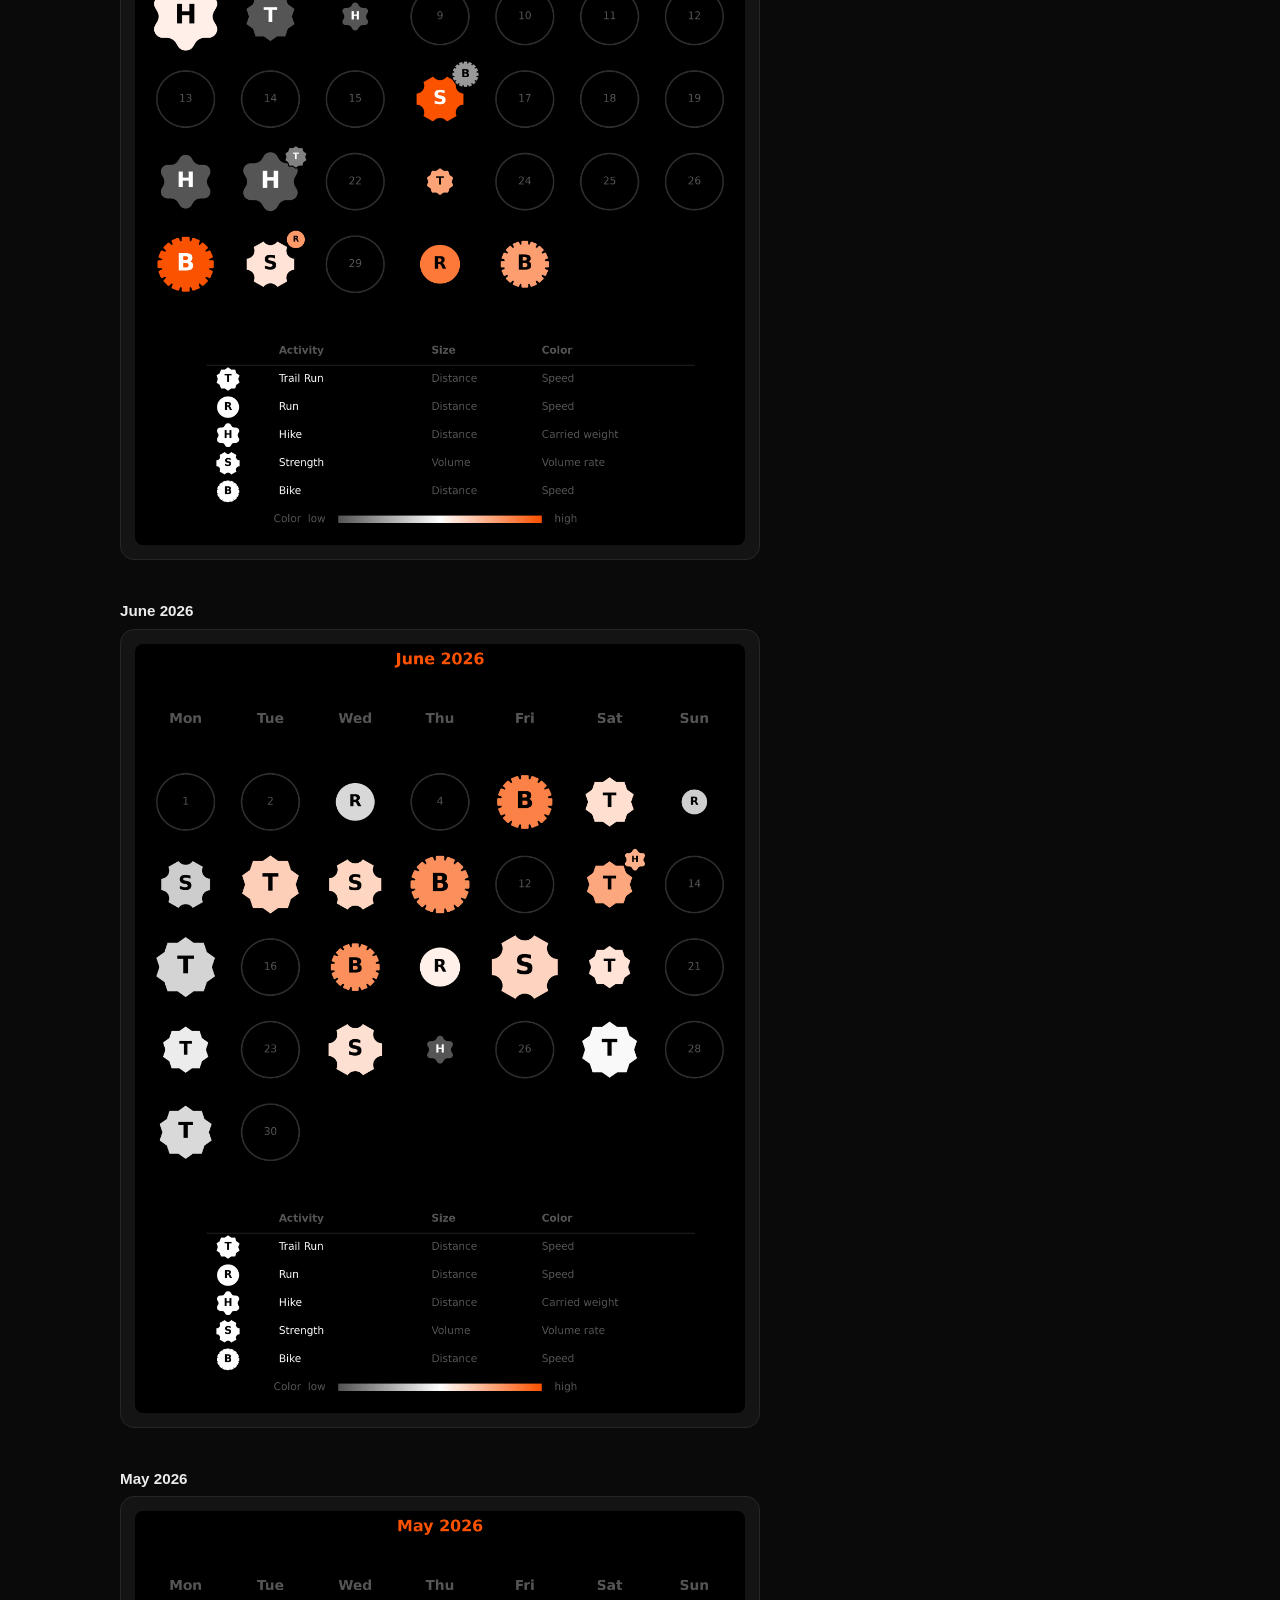
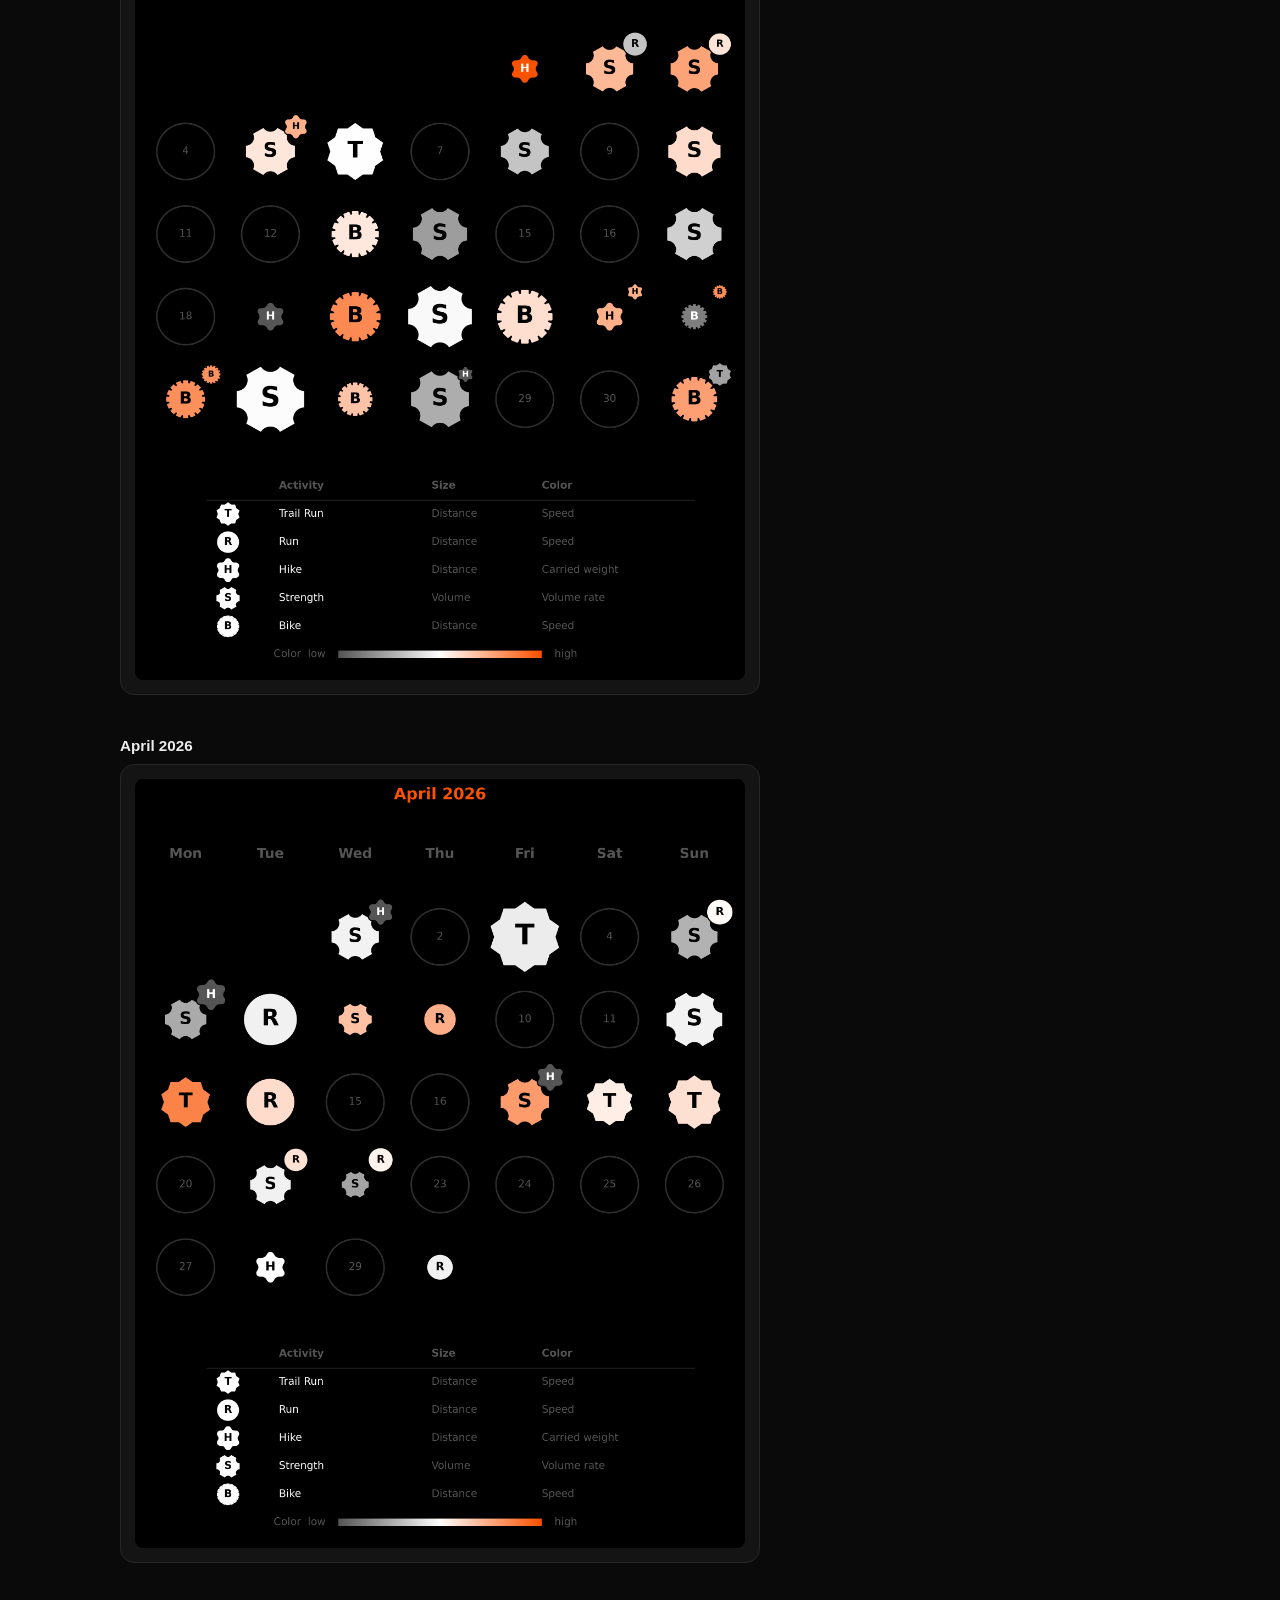
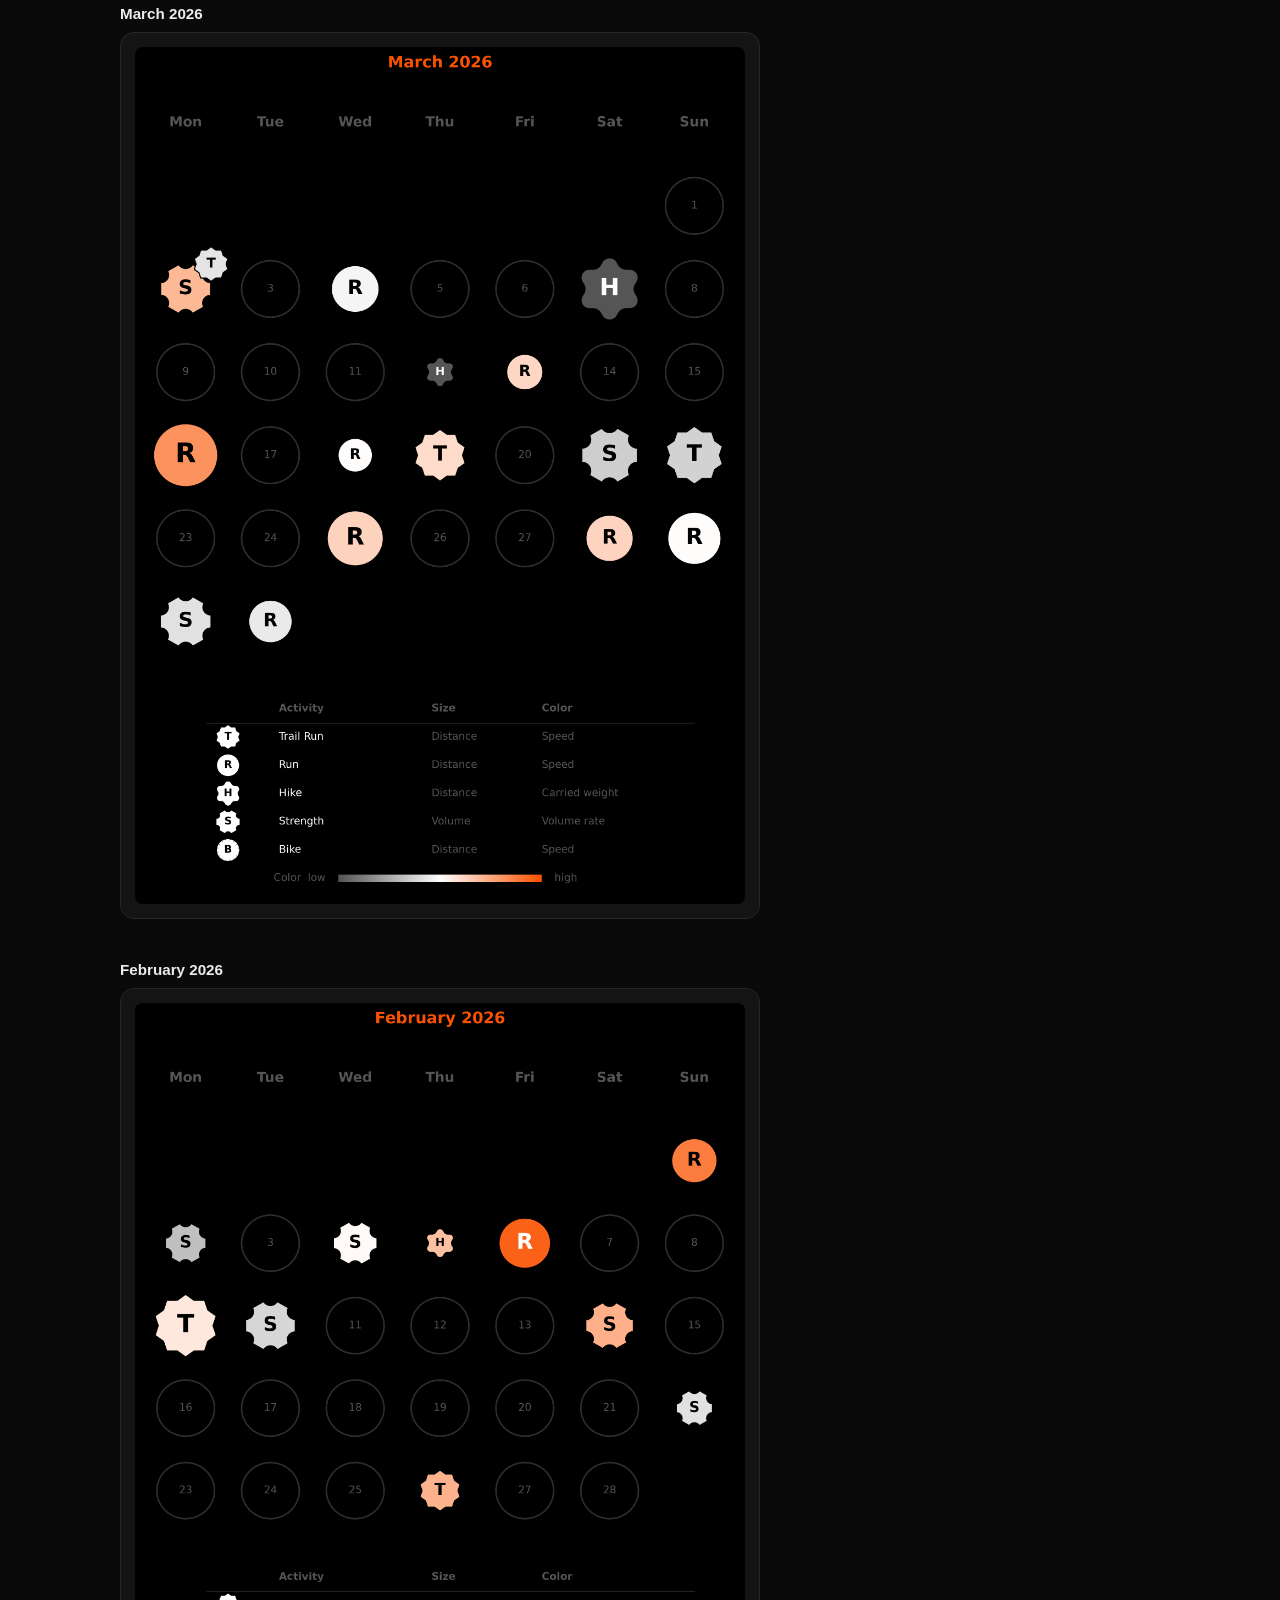
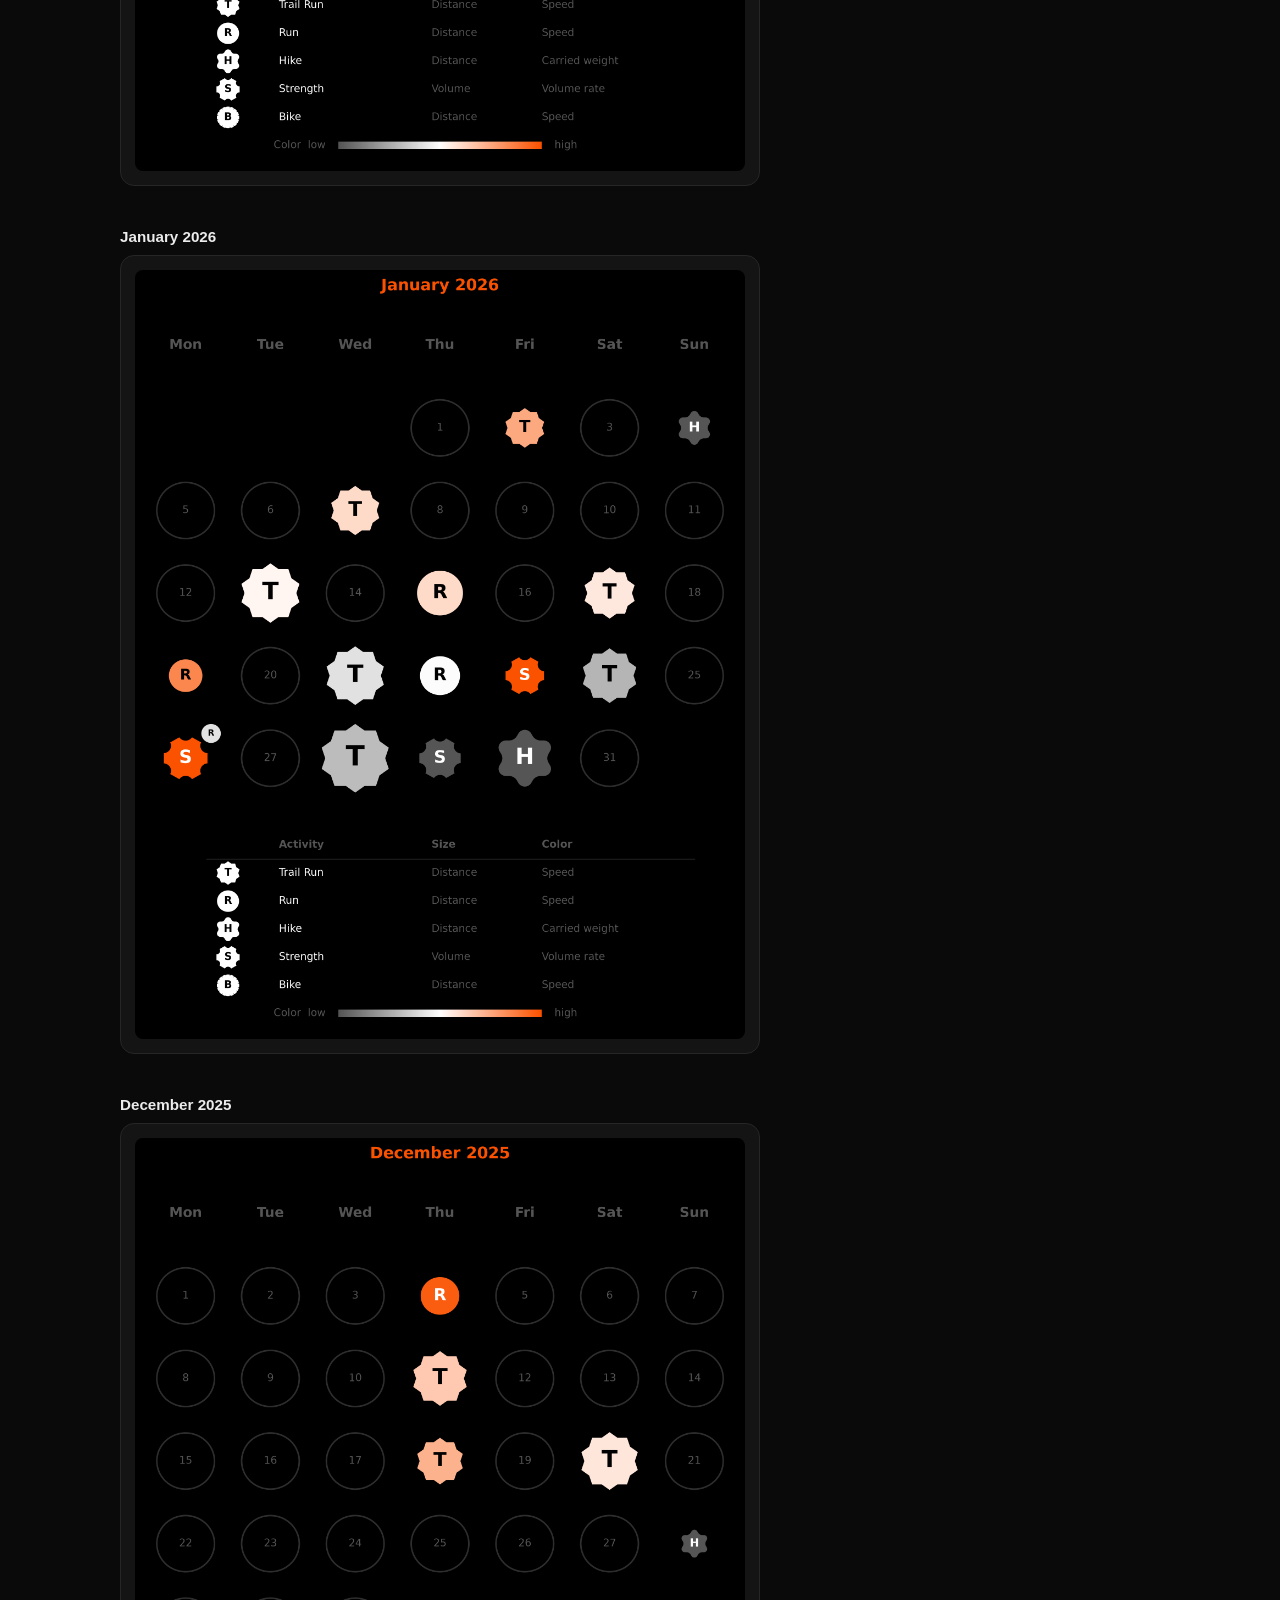
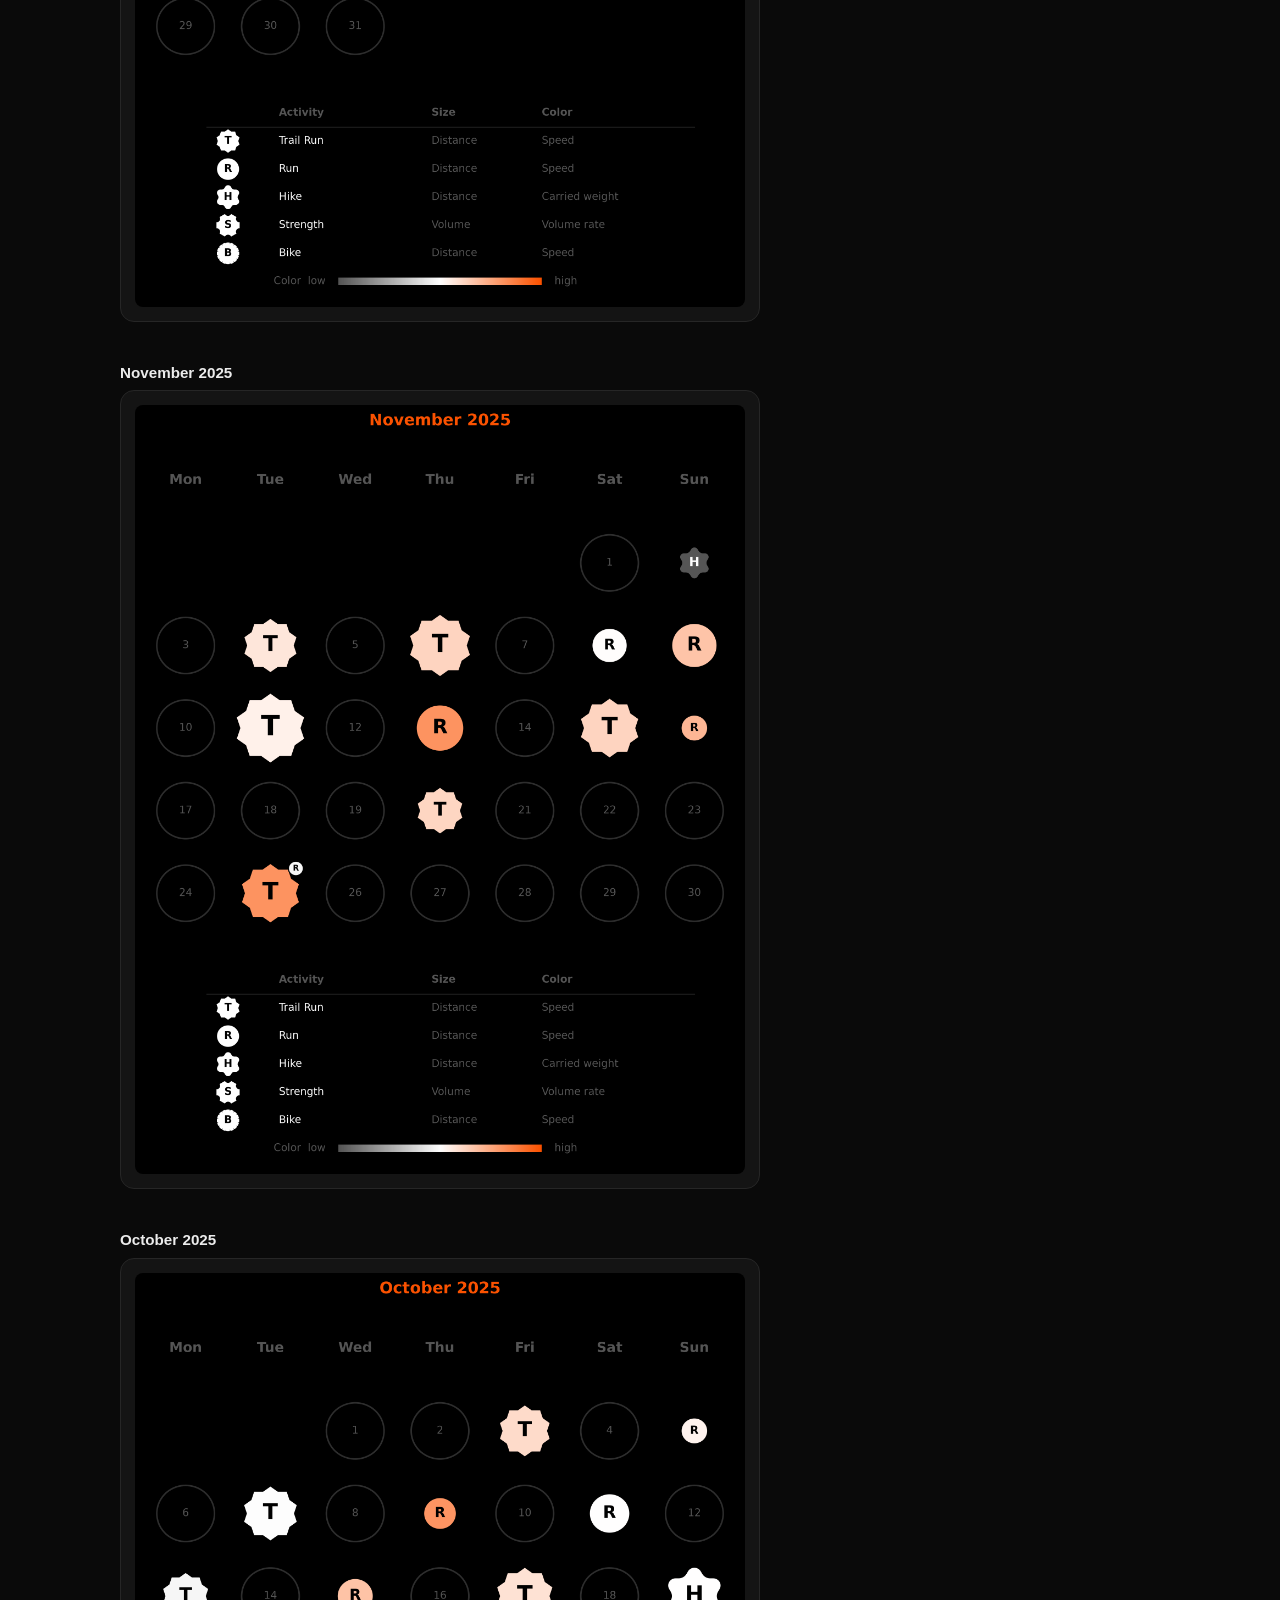
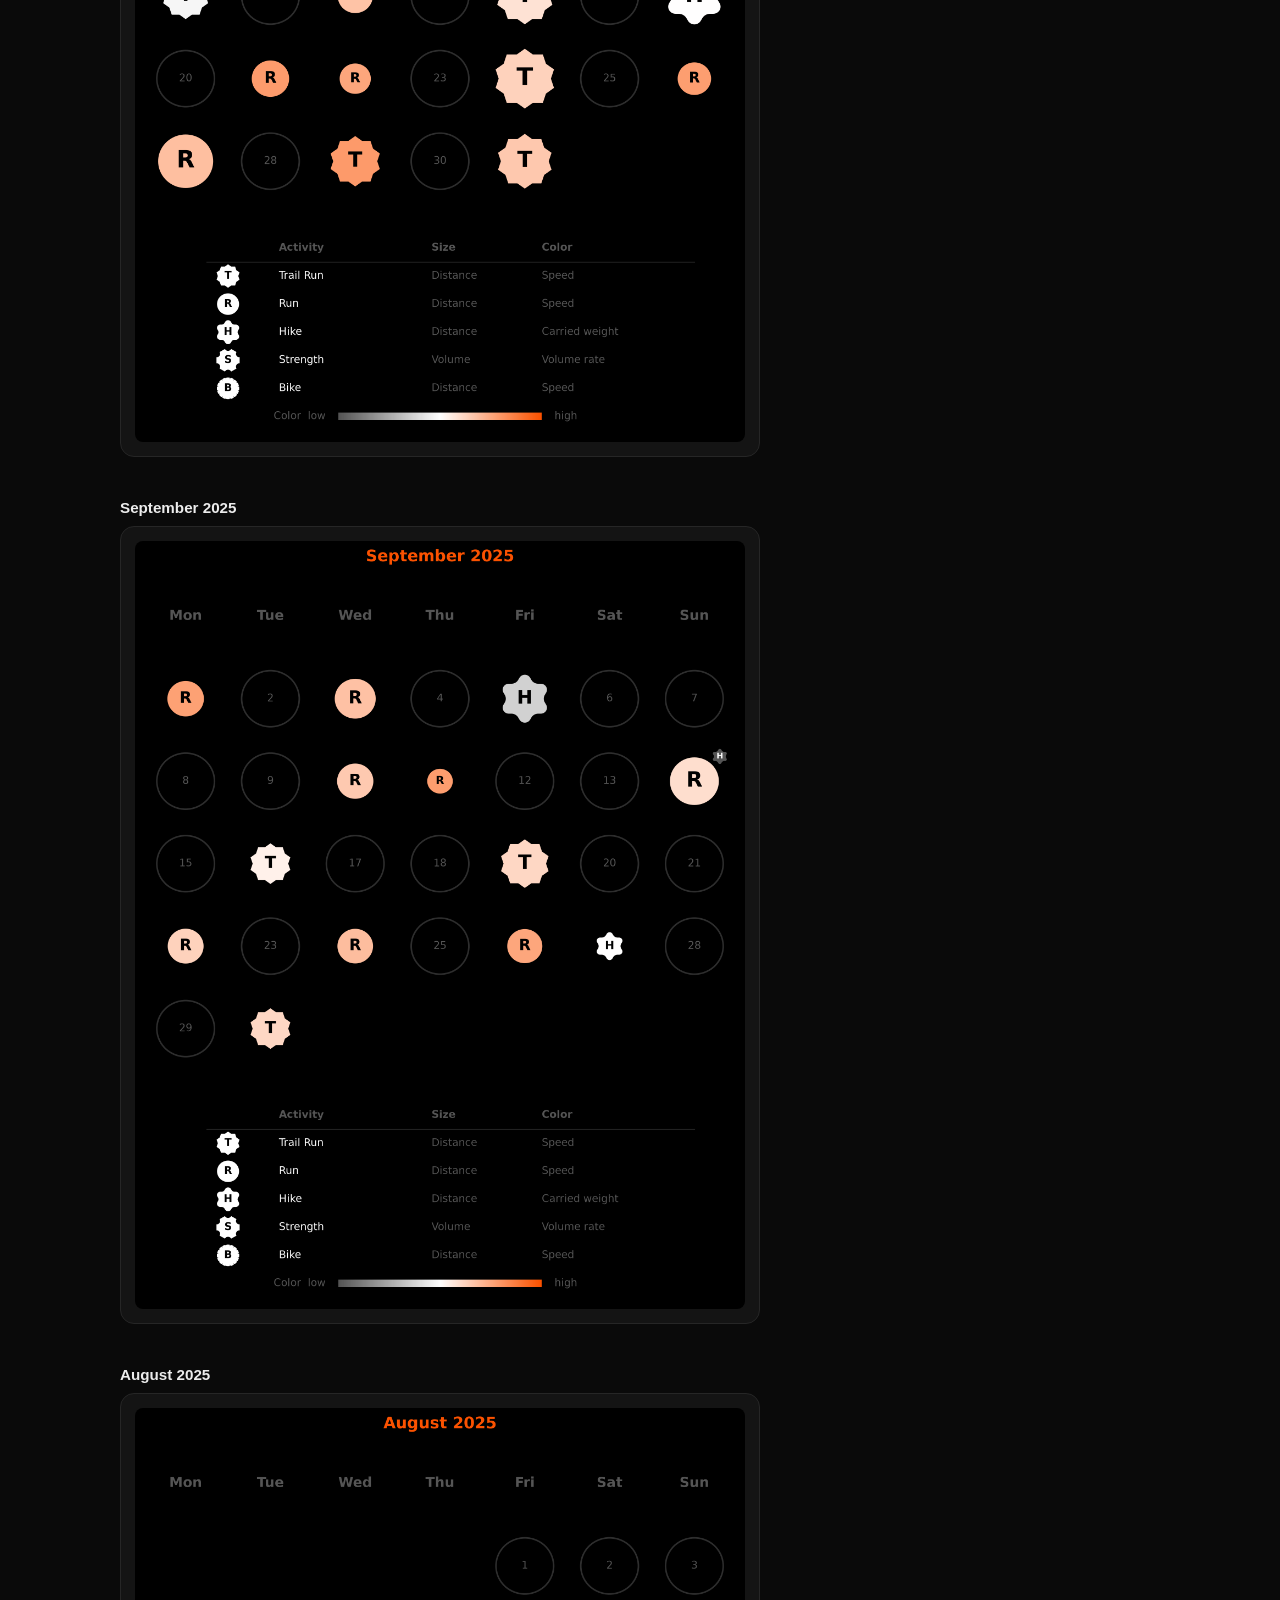
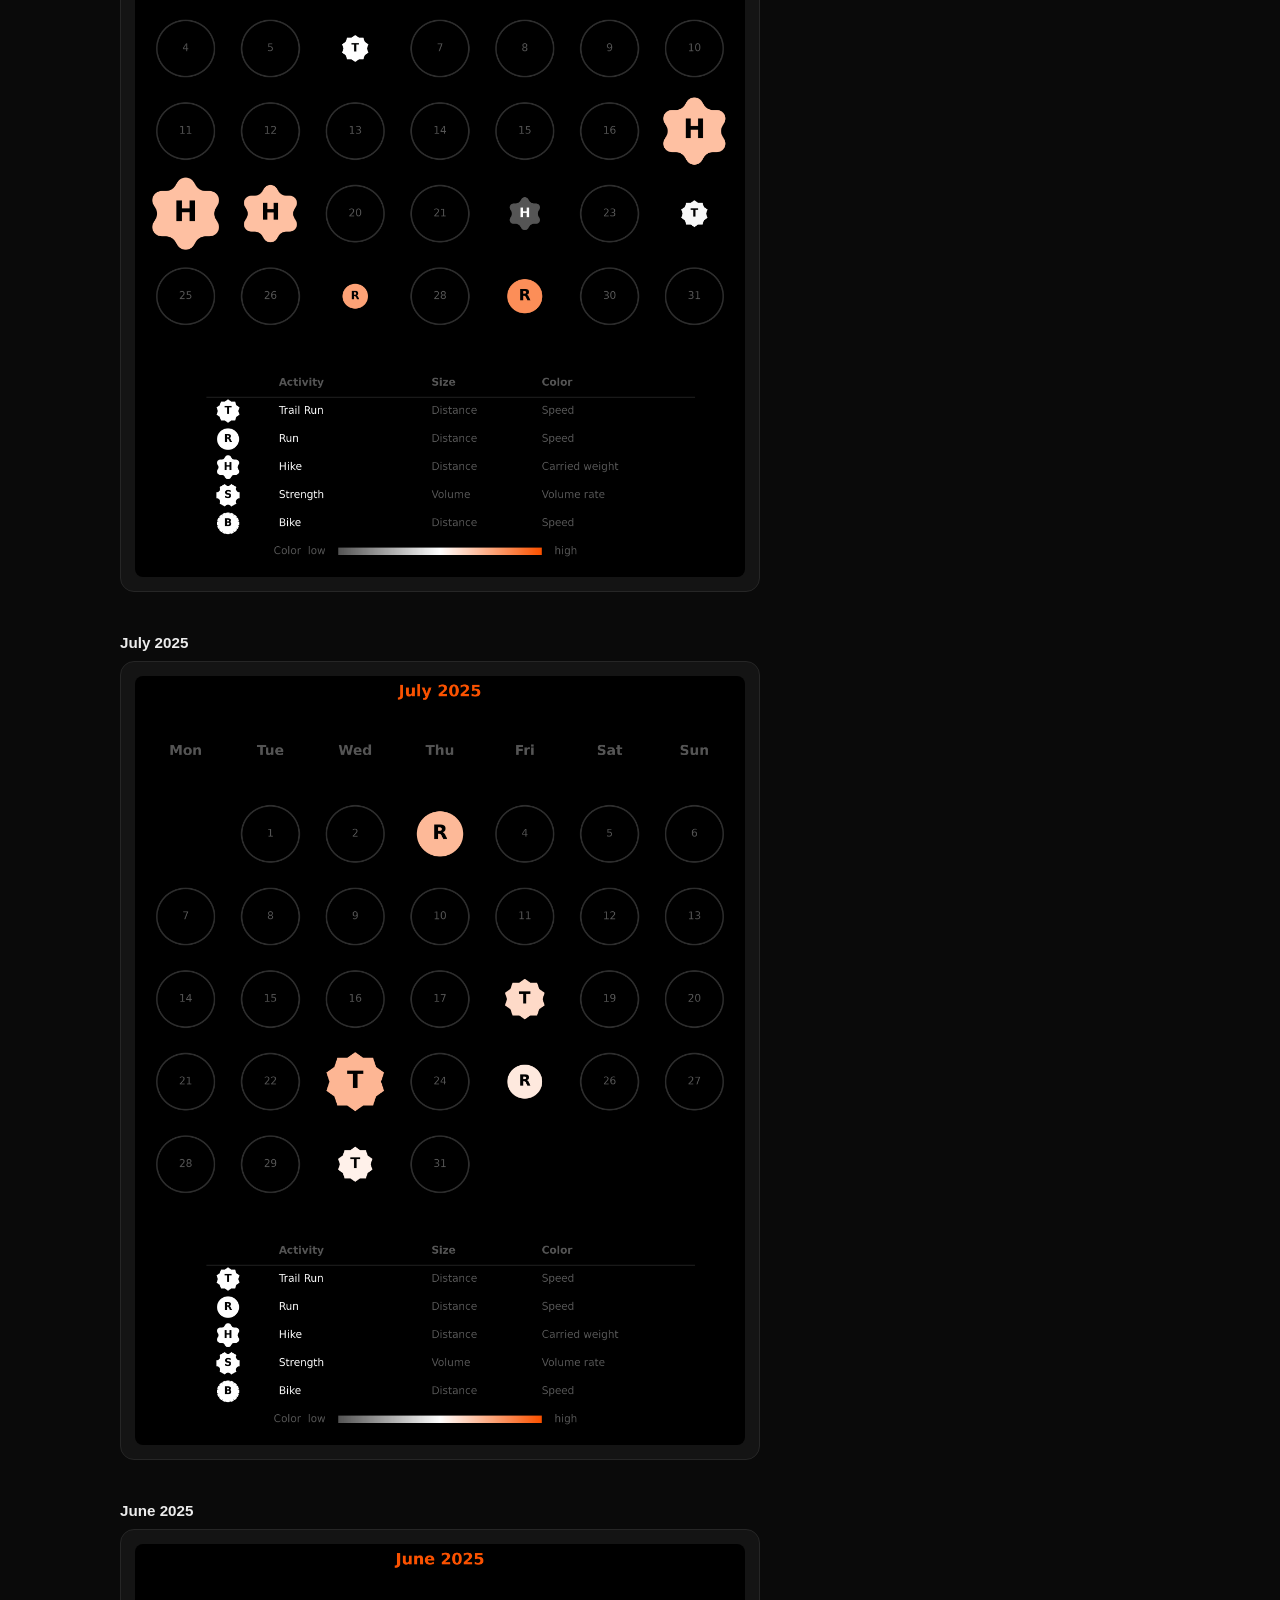
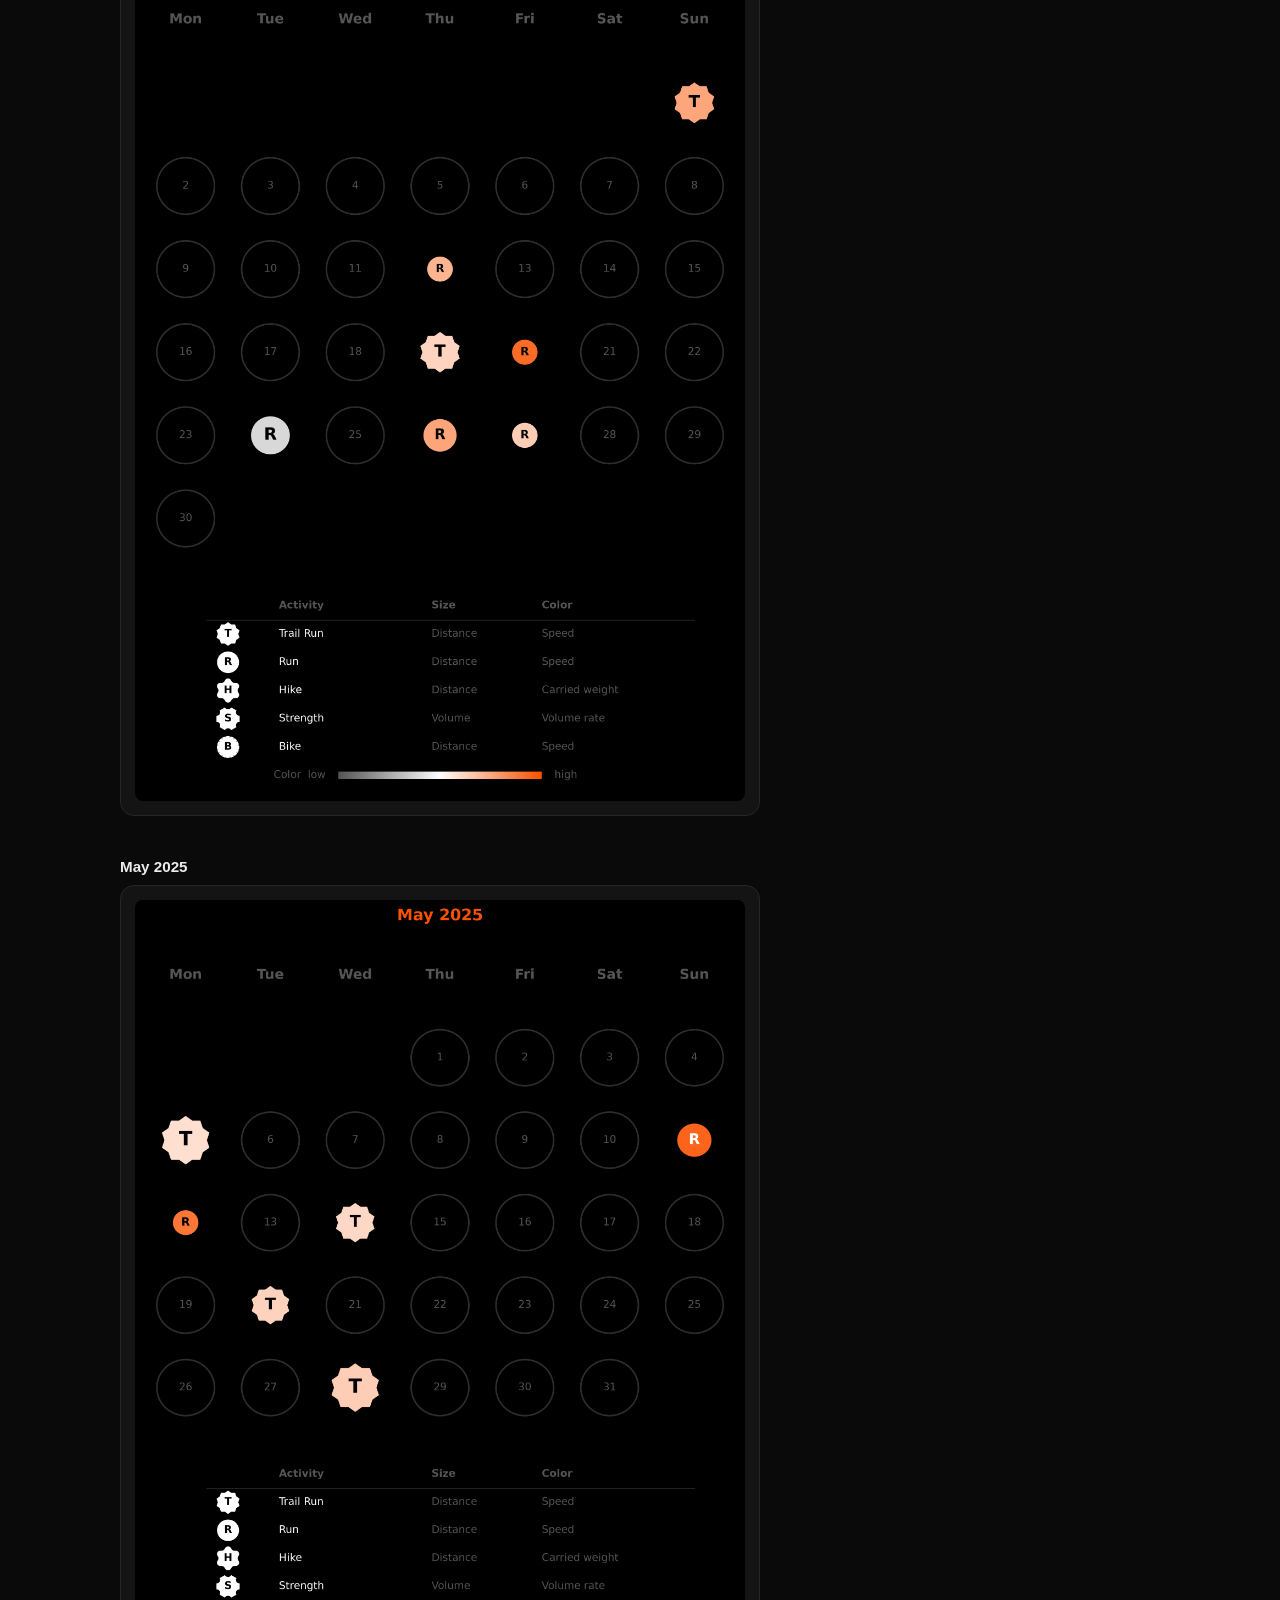
==== commit ae957f2f: "Update plots from Strava - 2026-10-24" ====
--- a/web/calendar.html
+++ b/web/calendar.html
@@ -8,88 +8,88 @@
 <link rel="stylesheet" href="style.css">
 </head>
 <body>
-<header class="topbar"><div class="topbar-inner"><span class="brand">STRAVA<span class="dot">·</span>DATA</span><nav class="nav"><a href="index.html">← Dashboard</a></nav><span class="meta">Updated 2026-10-17 11:15 UTC</span></div></header>
+<header class="topbar"><div class="topbar-inner"><span class="brand">STRAVA<span class="dot">·</span>DATA</span><nav class="nav"><a href="index.html">← Dashboard</a></nav><span class="meta">Updated 2026-10-24 12:47 UTC</span></div></header>
 <main class="wrap">
   <div class="hero"><h1>📅 Monthly Activity Calendars</h1><p>Every month with recorded activity, newest first.</p></div>
     <section>
       <div class="sub">October 2026</div>
-      <div class="card hero-plot"><img src="../plots/month_plots/2026-10.20261017111552.png" alt="October 2026" loading="lazy"></div>
+      <div class="card hero-plot"><img src="../plots/month_plots/2026-10.20261024124738.png" alt="October 2026" loading="lazy"></div>
     </section>
     <section>
       <div class="sub">September 2026</div>
-      <div class="card hero-plot"><img src="../plots/month_plots/2026-09.20261017111552.png" alt="September 2026" loading="lazy"></div>
+      <div class="card hero-plot"><img src="../plots/month_plots/2026-09.20261024124738.png" alt="September 2026" loading="lazy"></div>
     </section>
     <section>
       <div class="sub">August 2026</div>
-      <div class="card hero-plot"><img src="../plots/month_plots/2026-08.20261017111552.png" alt="August 2026" loading="lazy"></div>
+      <div class="card hero-plot"><img src="../plots/month_plots/2026-08.20261024124738.png" alt="August 2026" loading="lazy"></div>
     </section>
     <section>
       <div class="sub">July 2026</div>
-      <div class="card hero-plot"><img src="../plots/month_plots/2026-07.20261017111552.png" alt="July 2026" loading="lazy"></div>
+      <div class="card hero-plot"><img src="../plots/month_plots/2026-07.20261024124738.png" alt="July 2026" loading="lazy"></div>
     </section>
     <section>
       <div class="sub">June 2026</div>
-      <div class="card hero-plot"><img src="../plots/month_plots/2026-06.20261017111552.png" alt="June 2026" loading="lazy"></div>
+      <div class="card hero-plot"><img src="../plots/month_plots/2026-06.20261024124738.png" alt="June 2026" loading="lazy"></div>
     </section>
     <section>
       <div class="sub">May 2026</div>
-      <div class="card hero-plot"><img src="../plots/month_plots/2026-05.20261017111552.png" alt="May 2026" loading="lazy"></div>
+      <div class="card hero-plot"><img src="../plots/month_plots/2026-05.20261024124738.png" alt="May 2026" loading="lazy"></div>
     </section>
     <section>
       <div class="sub">April 2026</div>
-      <div class="card hero-plot"><img src="../plots/month_plots/2026-04.20261017111552.png" alt="April 2026" loading="lazy"></div>
+      <div class="card hero-plot"><img src="../plots/month_plots/2026-04.20261024124738.png" alt="April 2026" loading="lazy"></div>
     </section>
     <section>
       <div class="sub">March 2026</div>
-      <div class="card hero-plot"><img src="../plots/month_plots/2026-03.20261017111552.png" alt="March 2026" loading="lazy"></div>
+      <div class="card hero-plot"><img src="../plots/month_plots/2026-03.20261024124738.png" alt="March 2026" loading="lazy"></div>
     </section>
     <section>
       <div class="sub">February 2026</div>
-      <div class="card hero-plot"><img src="../plots/month_plots/2026-02.20261017111552.png" alt="February 2026" loading="lazy"></div>
+      <div class="card hero-plot"><img src="../plots/month_plots/2026-02.20261024124738.png" alt="February 2026" loading="lazy"></div>
     </section>
     <section>
       <div class="sub">January 2026</div>
-      <div class="card hero-plot"><img src="../plots/month_plots/2026-01.20261017111552.png" alt="January 2026" loading="lazy"></div>
+      <div class="card hero-plot"><img src="../plots/month_plots/2026-01.20261024124738.png" alt="January 2026" loading="lazy"></div>
     </section>
     <section>
       <div class="sub">December 2025</div>
-      <div class="card hero-plot"><img src="../plots/month_plots/2025-12.20261017111552.png" alt="December 2025" loading="lazy"></div>
+      <div class="card hero-plot"><img src="../plots/month_plots/2025-12.20261024124738.png" alt="December 2025" loading="lazy"></div>
     </section>
     <section>
       <div class="sub">November 2025</div>
-      <div class="card hero-plot"><img src="../plots/month_plots/2025-11.20261017111552.png" alt="November 2025" loading="lazy"></div>
+      <div class="card hero-plot"><img src="../plots/month_plots/2025-11.20261024124738.png" alt="November 2025" loading="lazy"></div>
     </section>
     <section>
       <div class="sub">October 2025</div>
-      <div class="card hero-plot"><img src="../plots/month_plots/2025-10.20261017111552.png" alt="October 2025" loading="lazy"></div>
+      <div class="card hero-plot"><img src="../plots/month_plots/2025-10.20261024124738.png" alt="October 2025" loading="lazy"></div>
     </section>
     <section>
       <div class="sub">September 2025</div>
-      <div class="card hero-plot"><img src="../plots/month_plots/2025-09.20261017111552.png" alt="September 2025" loading="lazy"></div>
+      <div class="card hero-plot"><img src="../plots/month_plots/2025-09.20261024124738.png" alt="September 2025" loading="lazy"></div>
     </section>
     <section>
       <div class="sub">August 2025</div>
-      <div class="card hero-plot"><img src="../plots/month_plots/2025-08.20261017111552.png" alt="August 2025" loading="lazy"></div>
+      <div class="card hero-plot"><img src="../plots/month_plots/2025-08.20261024124738.png" alt="August 2025" loading="lazy"></div>
     </section>
     <section>
       <div class="sub">July 2025</div>
-      <div class="card hero-plot"><img src="../plots/month_plots/2025-07.20261017111552.png" alt="July 2025" loading="lazy"></div>
+      <div class="card hero-plot"><img src="../plots/month_plots/2025-07.20261024124738.png" alt="July 2025" loading="lazy"></div>
     </section>
     <section>
       <div class="sub">June 2025</div>
-      <div class="card hero-plot"><img src="../plots/month_plots/2025-06.20261017111552.png" alt="June 2025" loading="lazy"></div>
+      <div class="card hero-plot"><img src="../plots/month_plots/2025-06.20261024124738.png" alt="June 2025" loading="lazy"></div>
     </section>
     <section>
       <div class="sub">May 2025</div>
-      <div class="card hero-plot"><img src="../plots/month_plots/2025-05.20261017111552.png" alt="May 2025" loading="lazy"></div>
+      <div class="card hero-plot"><img src="../plots/month_plots/2025-05.20261024124738.png" alt="May 2025" loading="lazy"></div>
     </section>
     <section>
       <div class="sub">April 2025</div>
-      <div class="card hero-plot"><img src="../plots/month_plots/2025-04.20261017111552.png" alt="April 2025" loading="lazy"></div>
+      <div class="card hero-plot"><img src="../plots/month_plots/2025-04.20261024124738.png" alt="April 2025" loading="lazy"></div>
     </section>
     <section>
       <div class="sub">March 2025</div>
-      <div class="card hero-plot"><img src="../plots/month_plots/2025-03.20261017111552.png" alt="March 2025" loading="lazy"></div>
+      <div class="card hero-plot"><img src="../plots/month_plots/2025-03.20261024124738.png" alt="March 2025" loading="lazy"></div>
     </section>
 </main>
 <footer>Auto-generated from the Strava API via GitHub Actions · <a href="https://github.com/JoeySpronck/strava_data">source</a></footer>
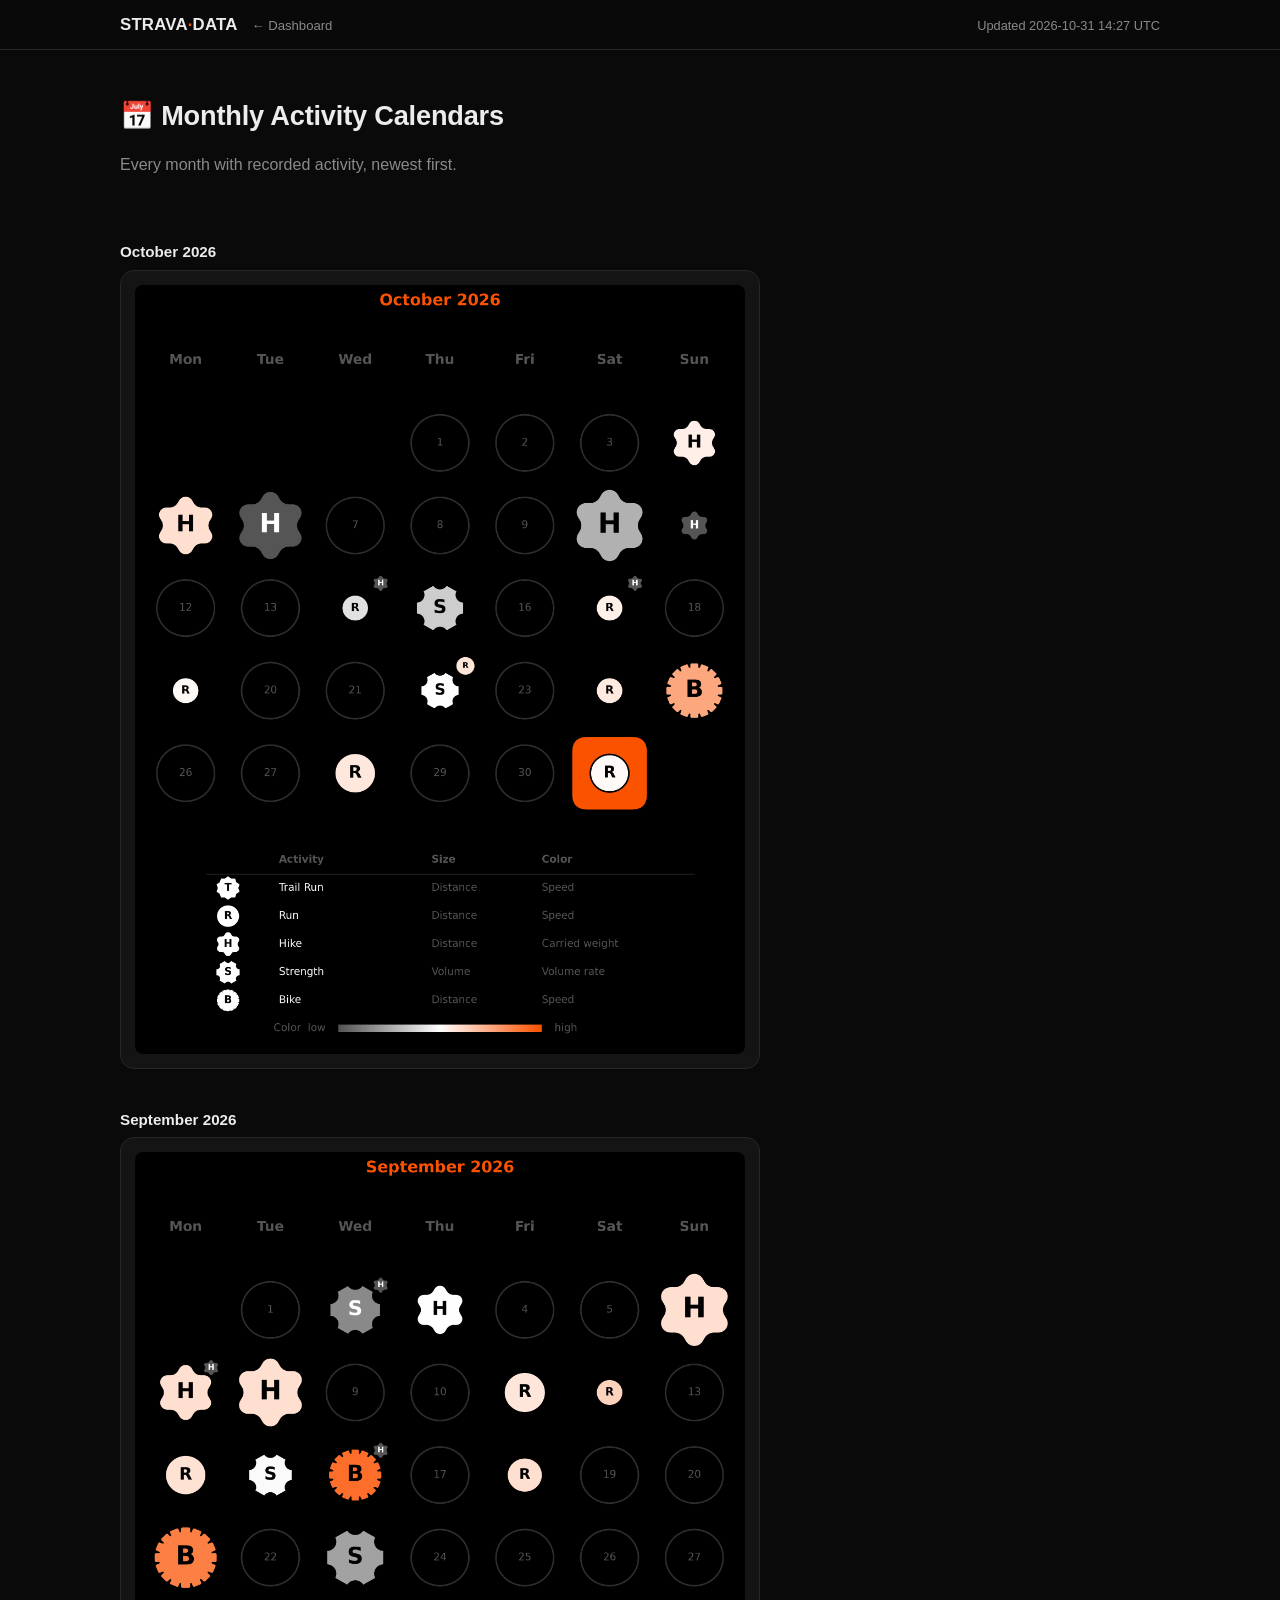
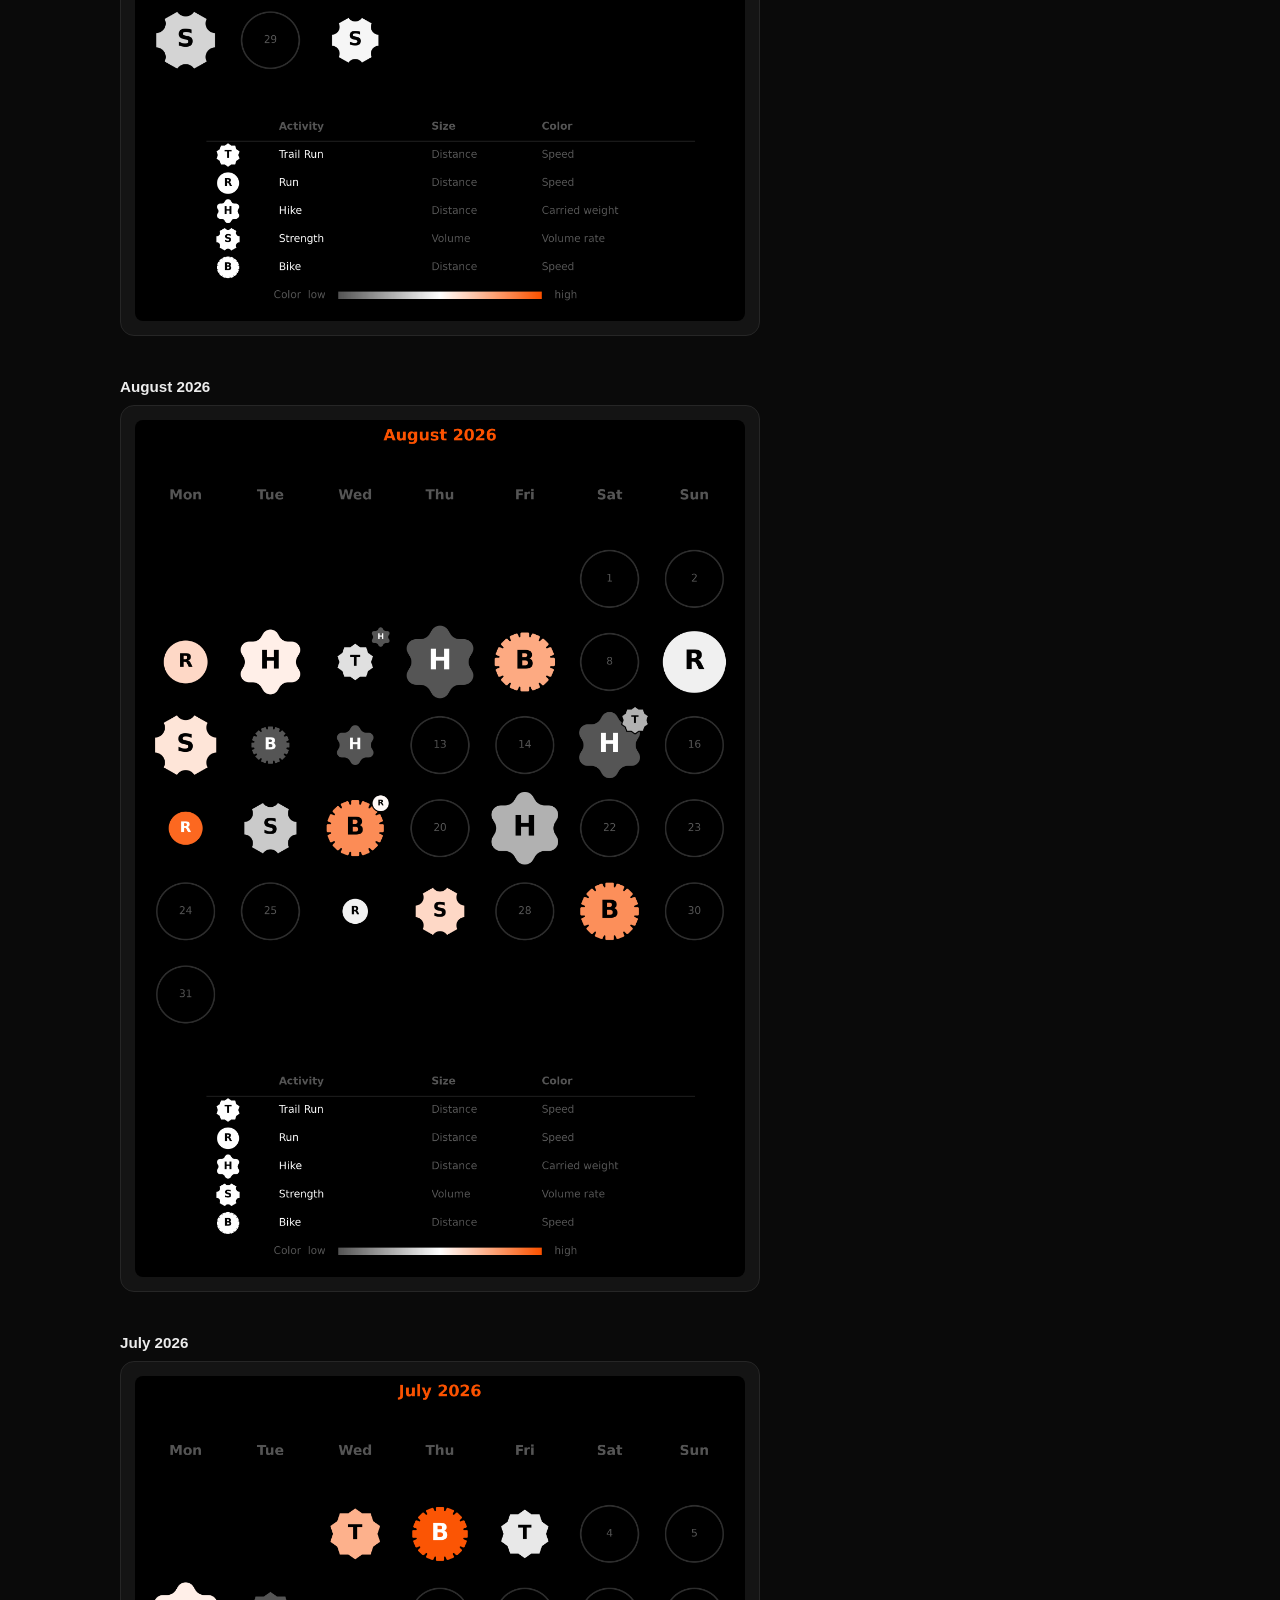
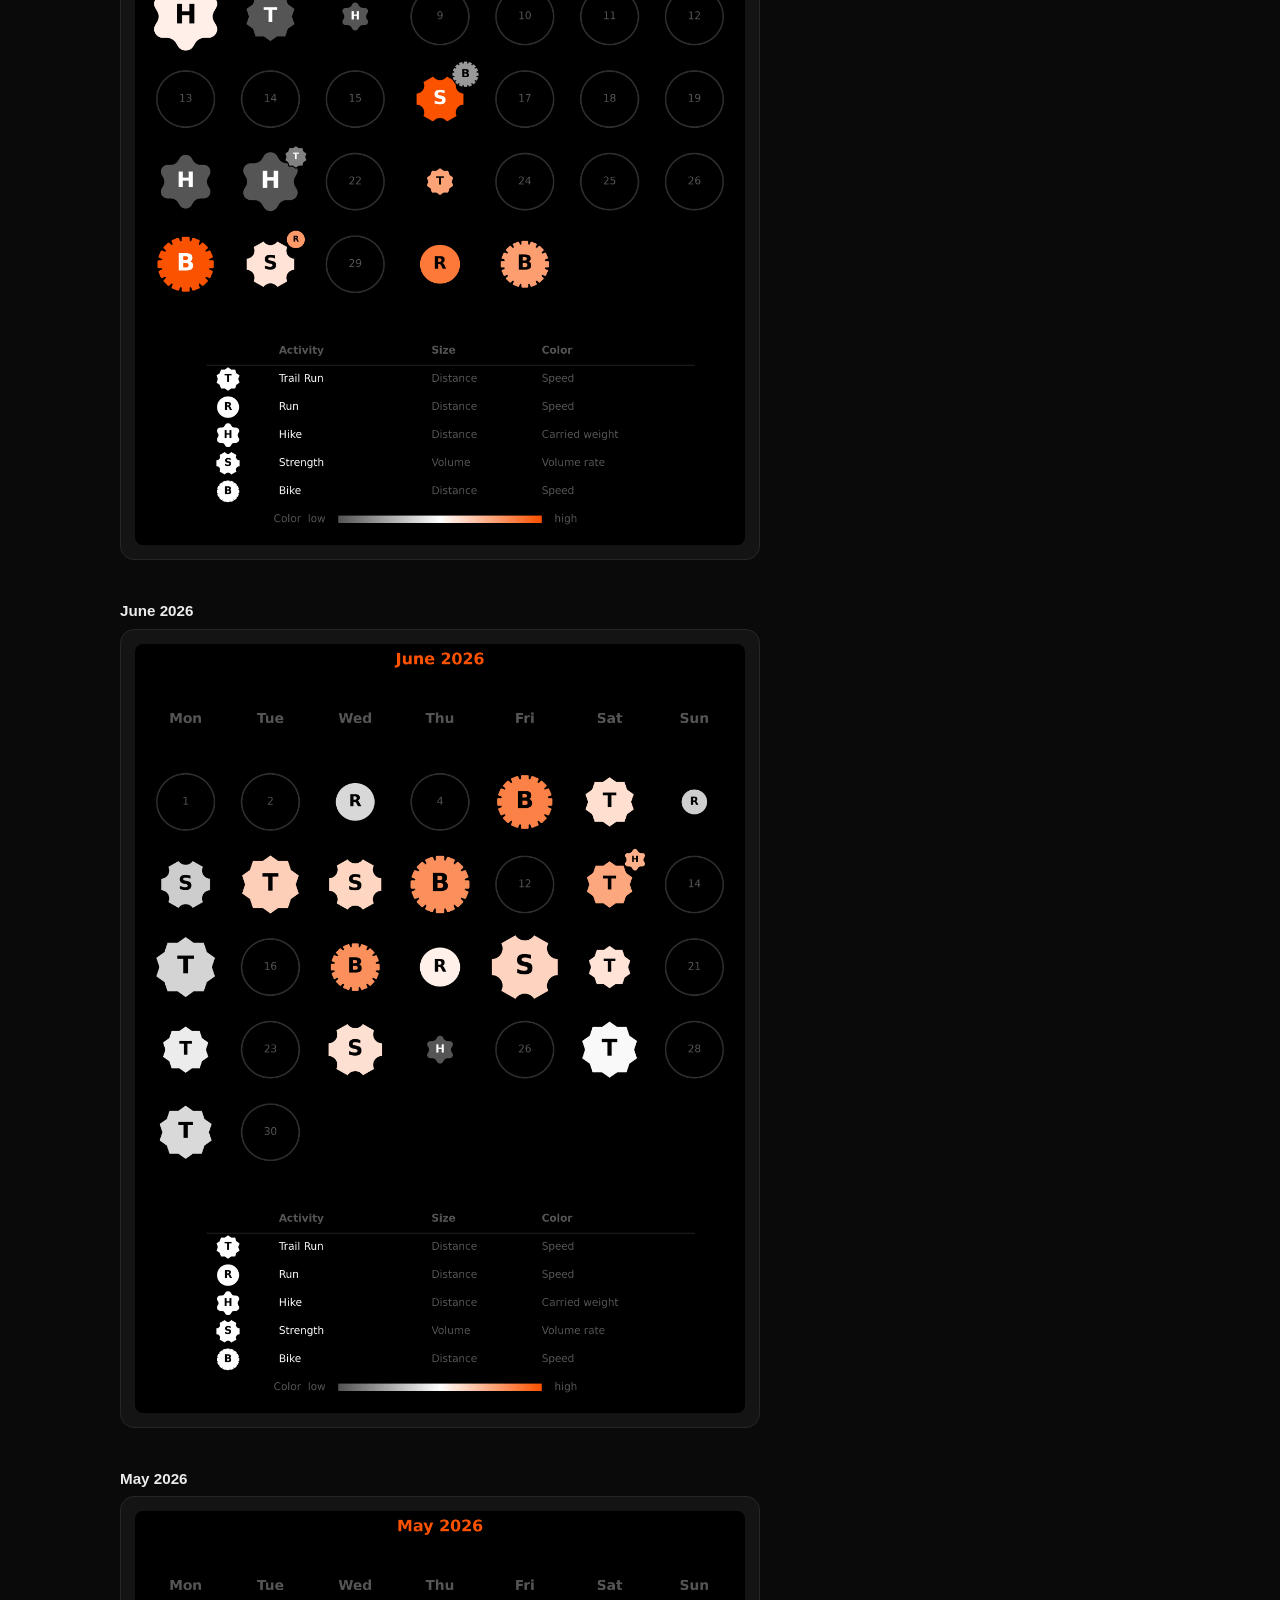
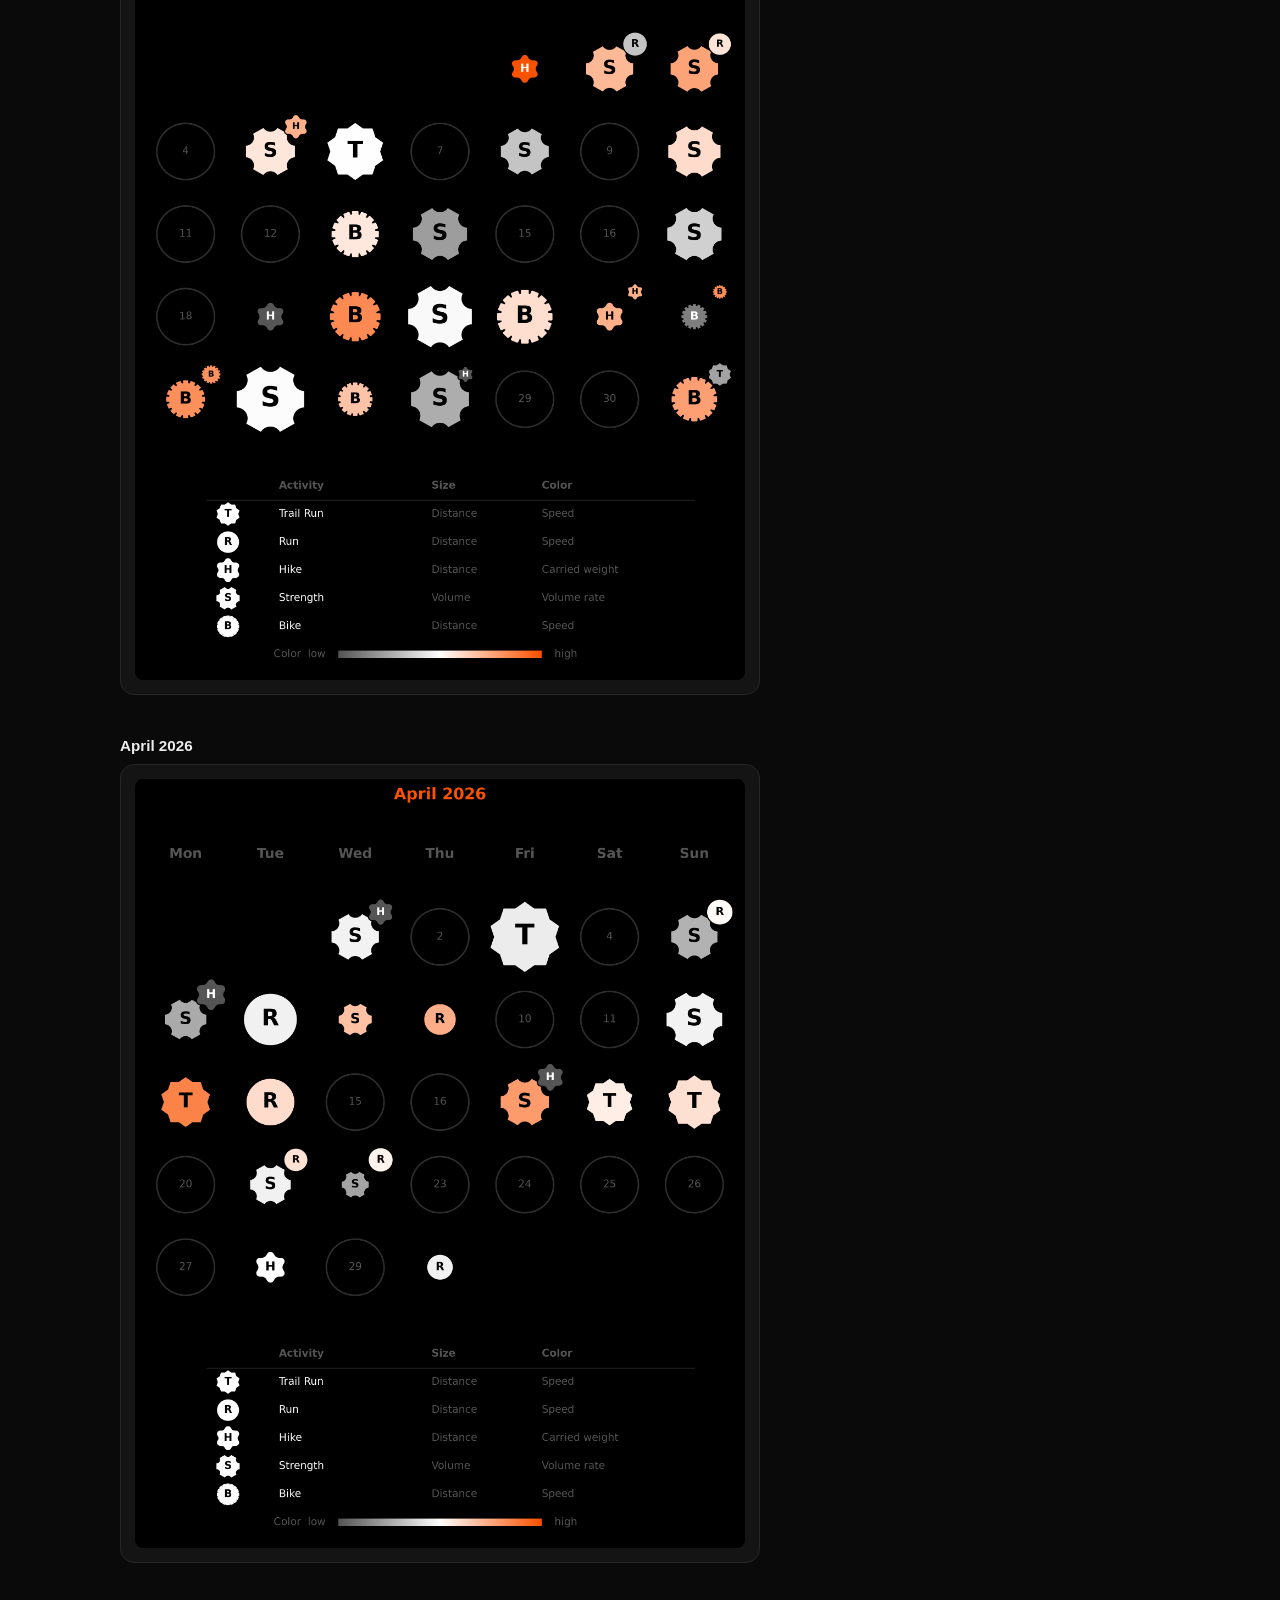
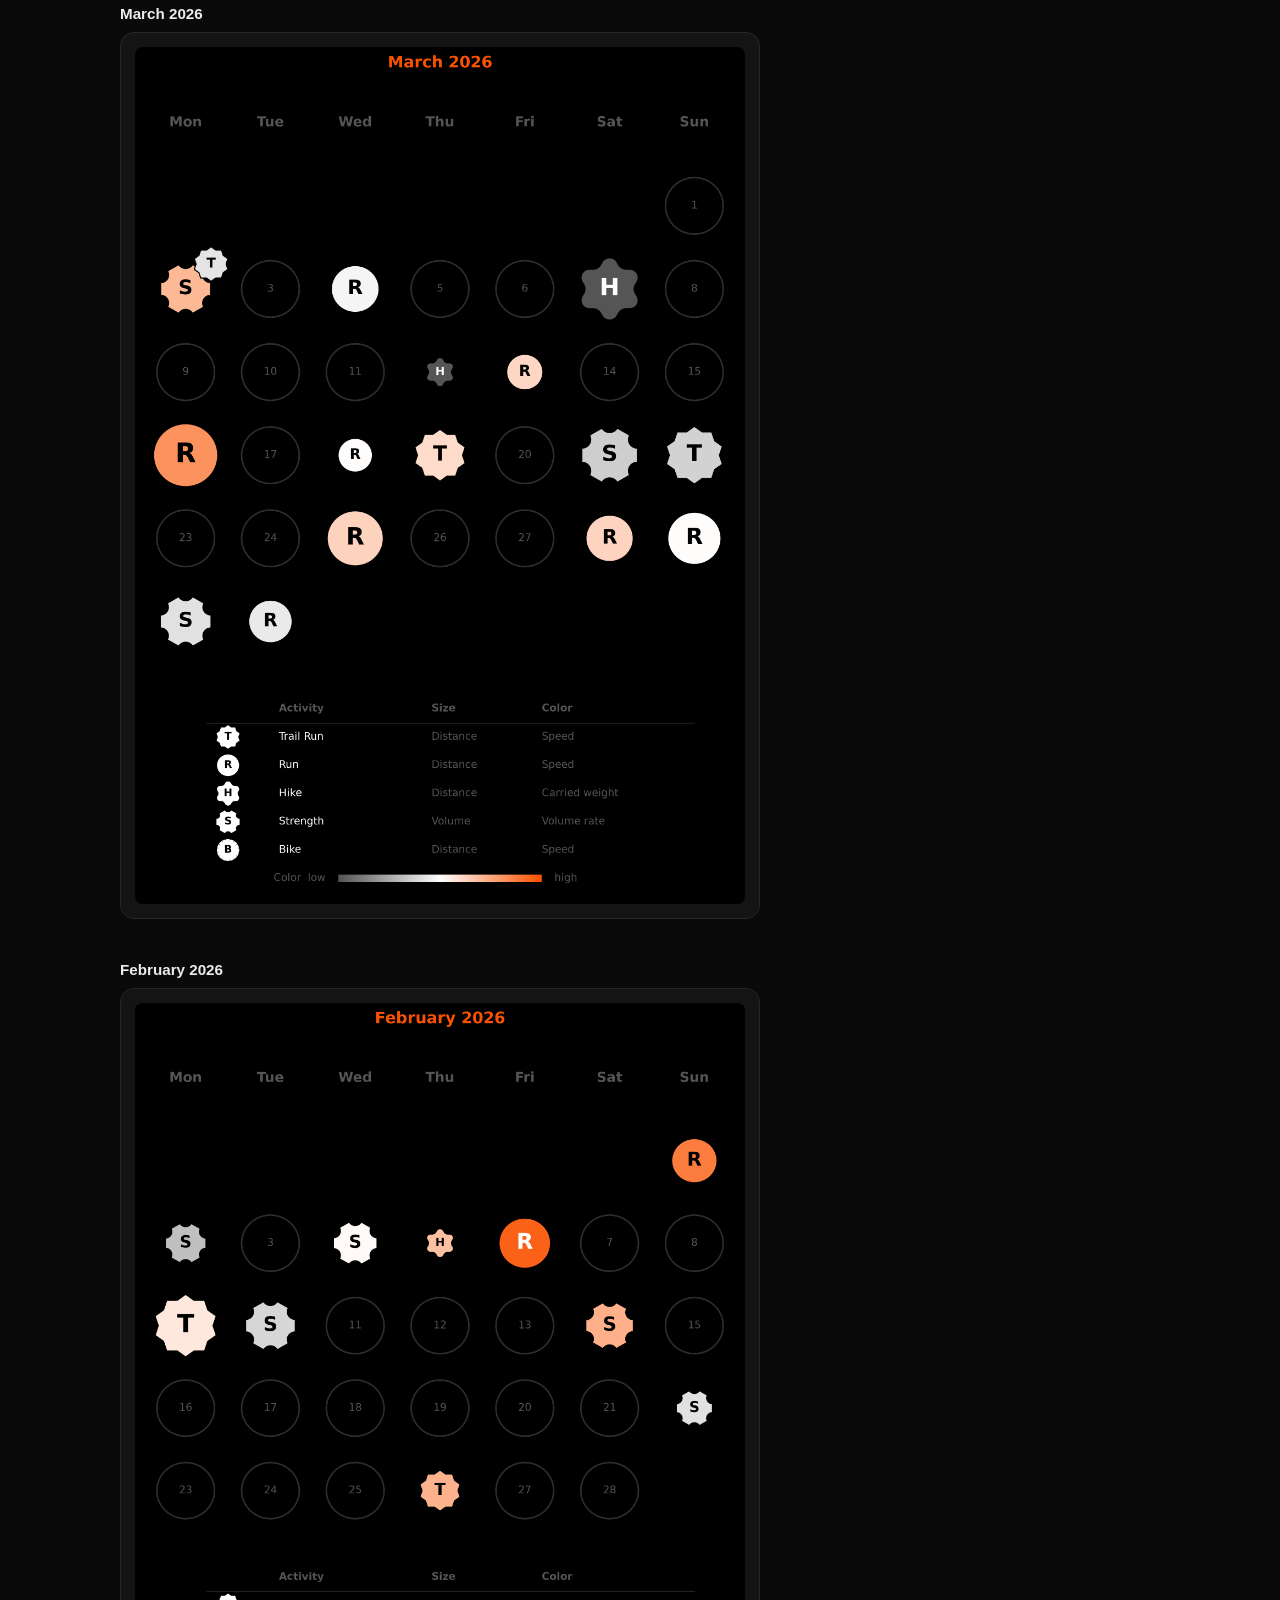
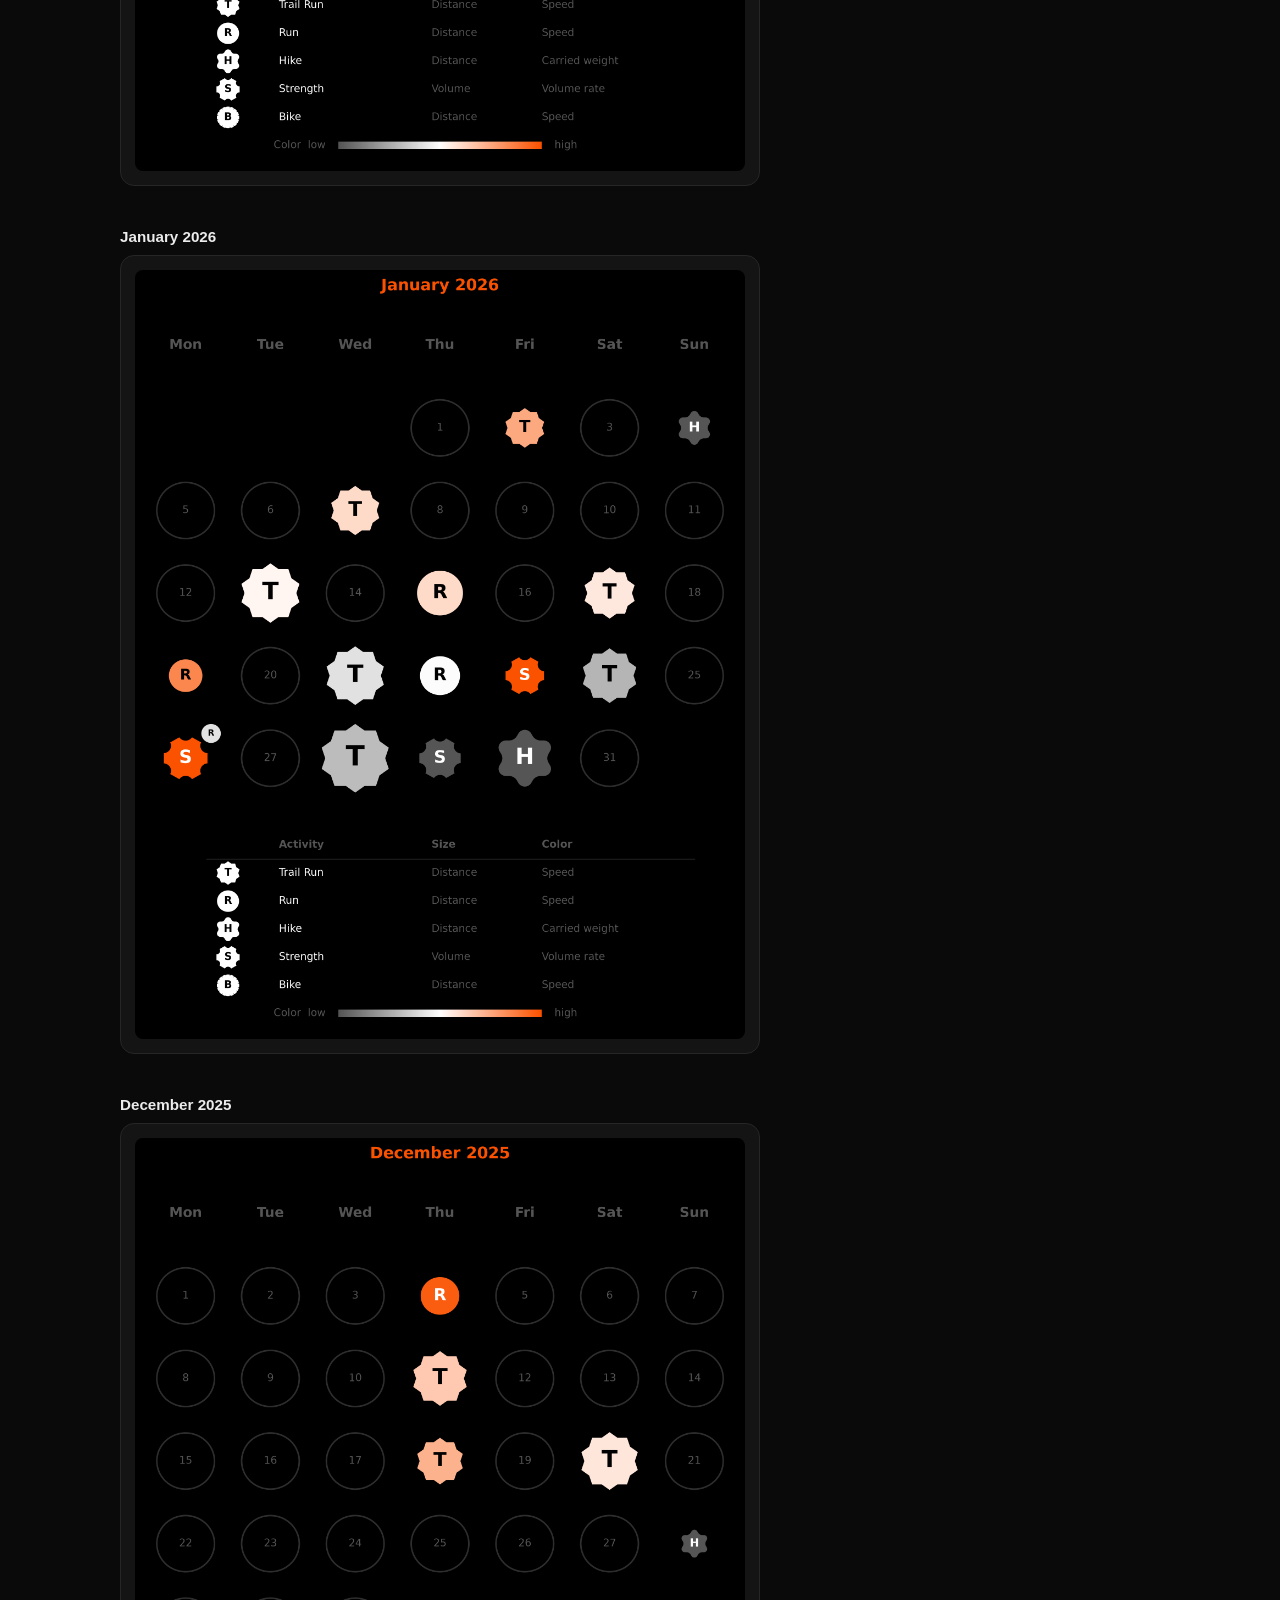
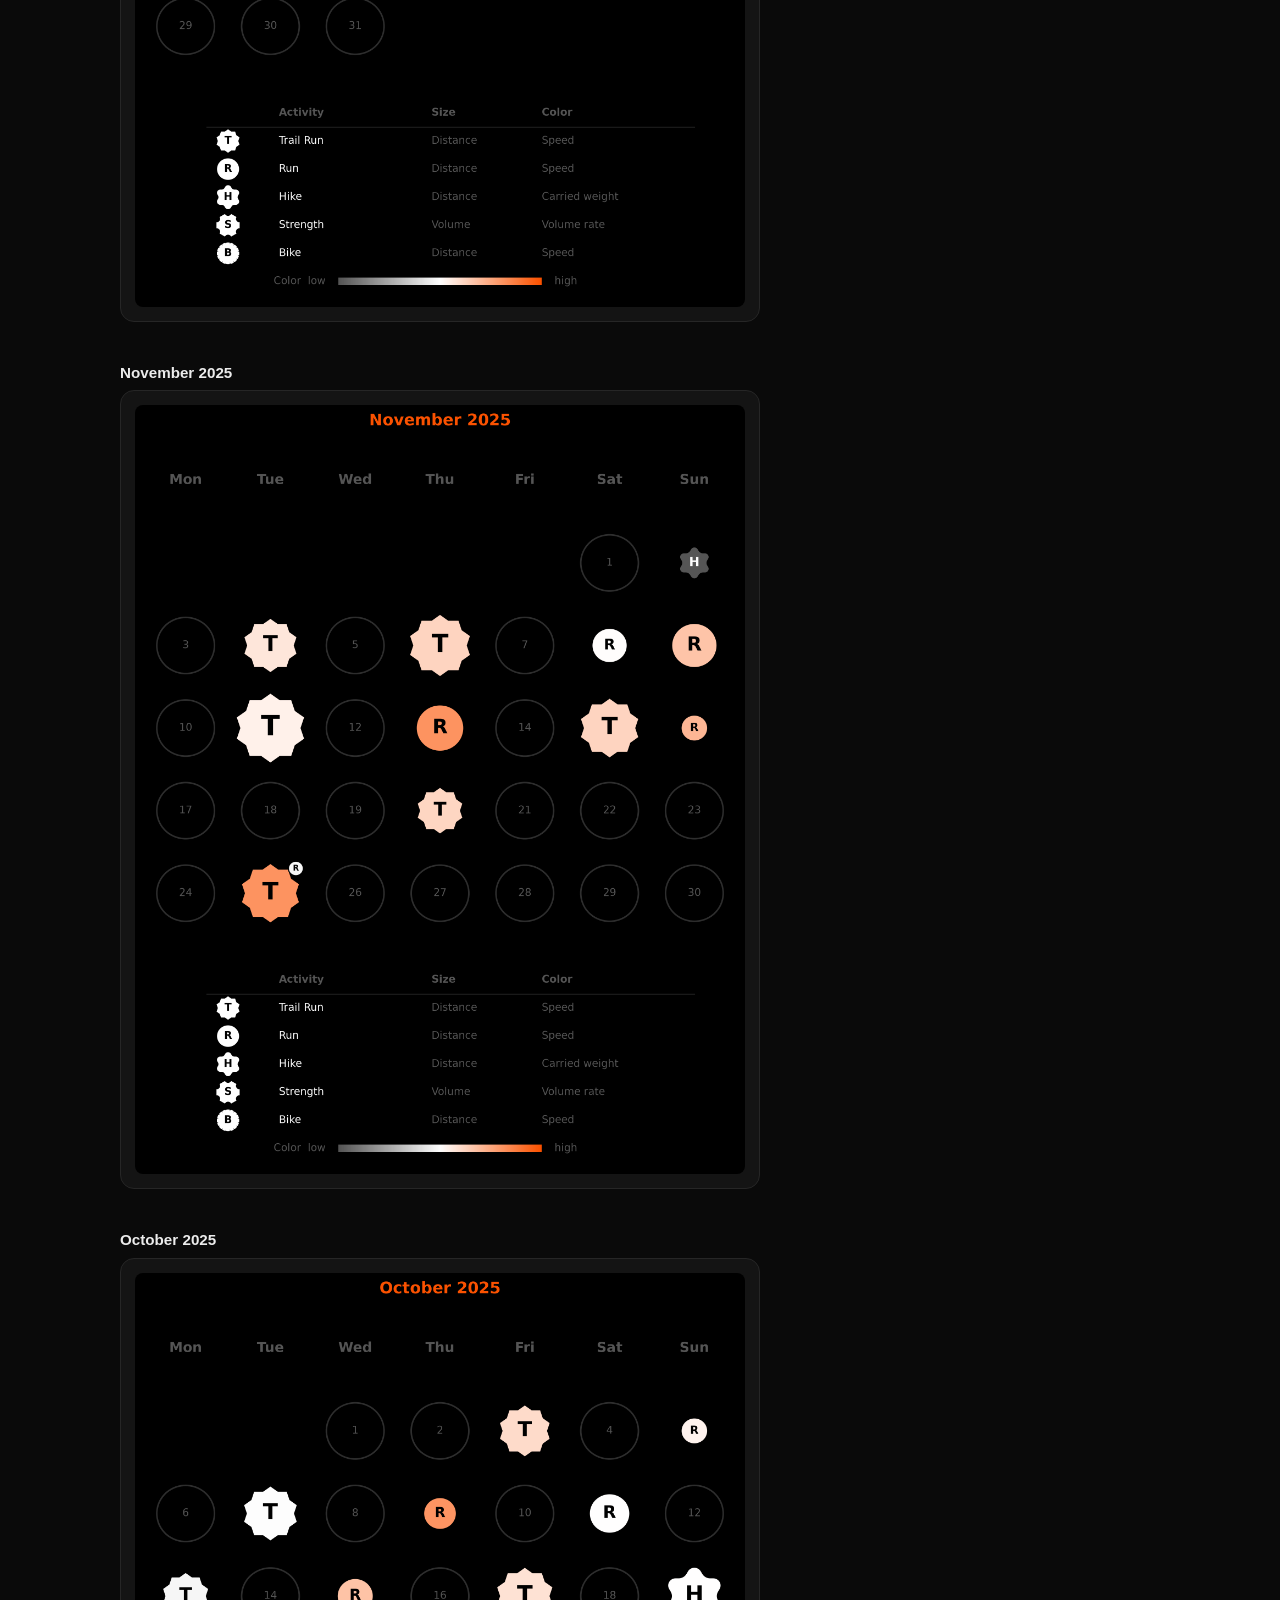
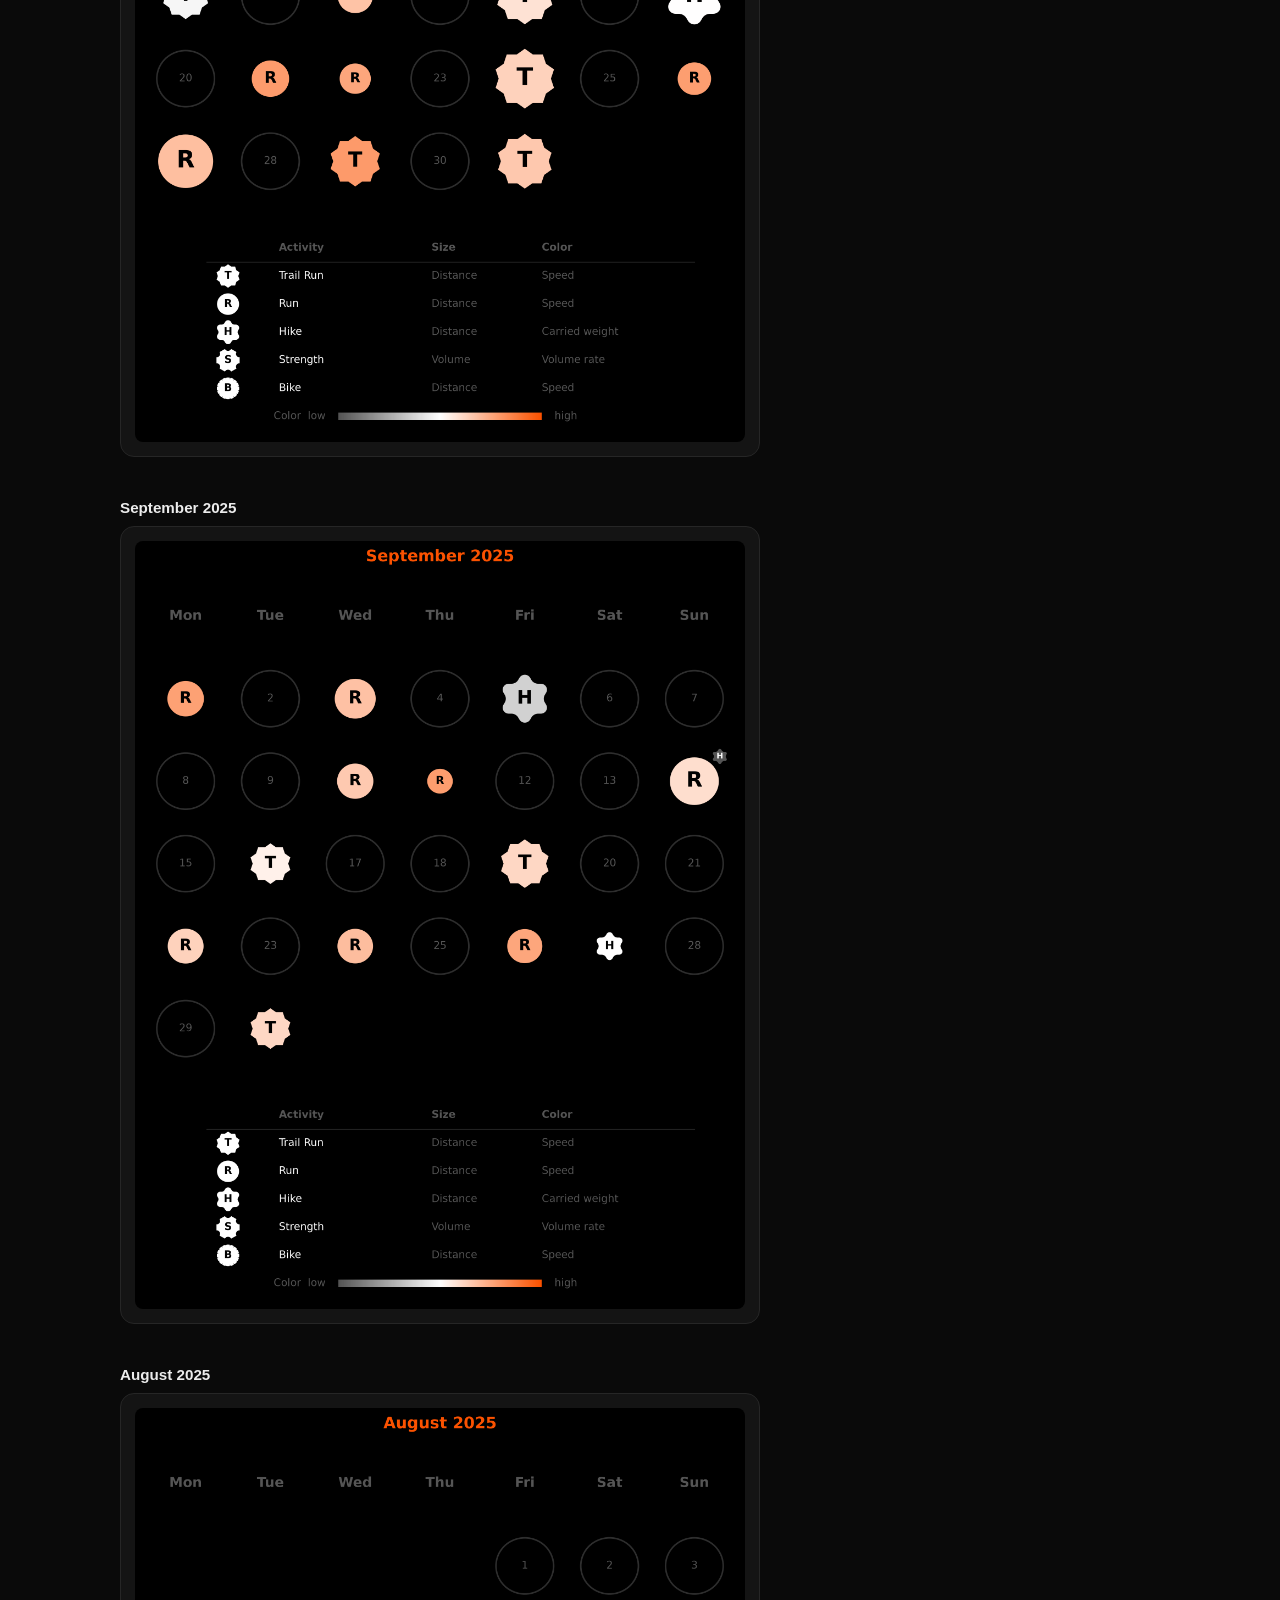
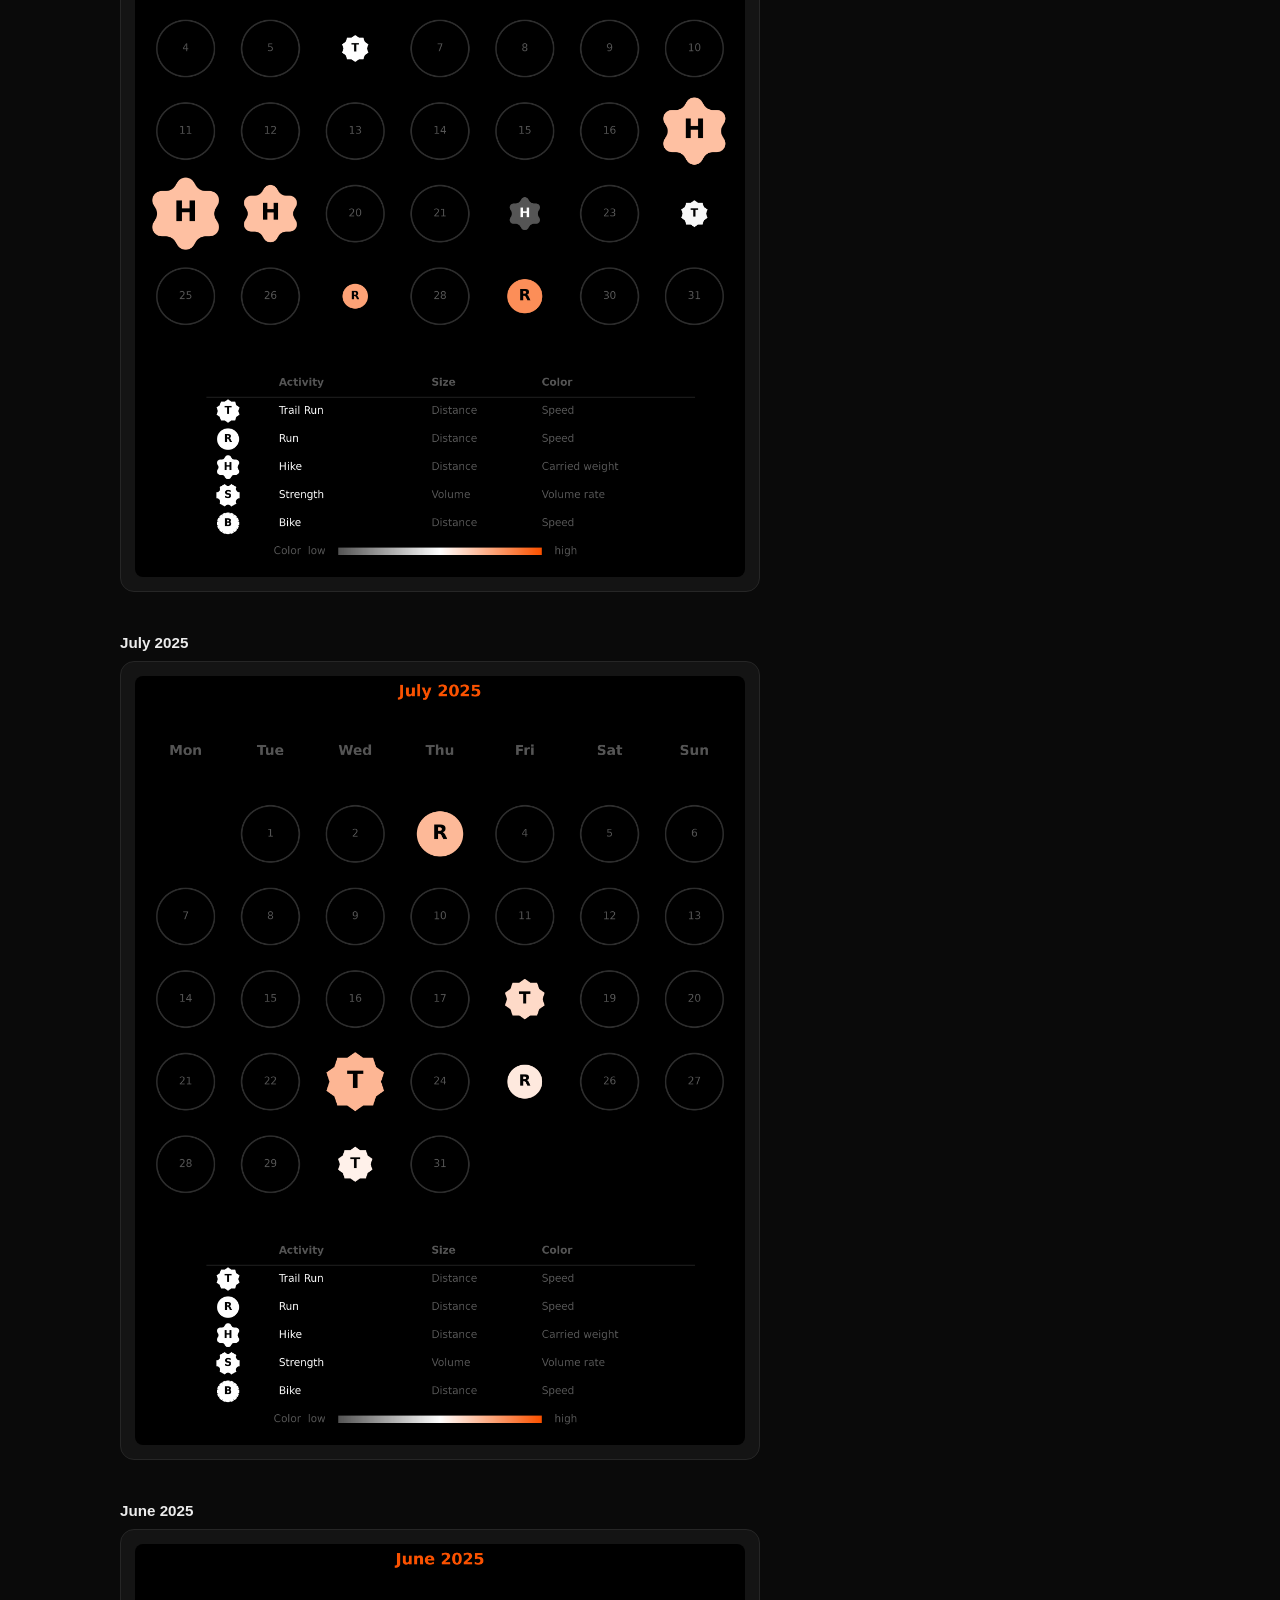
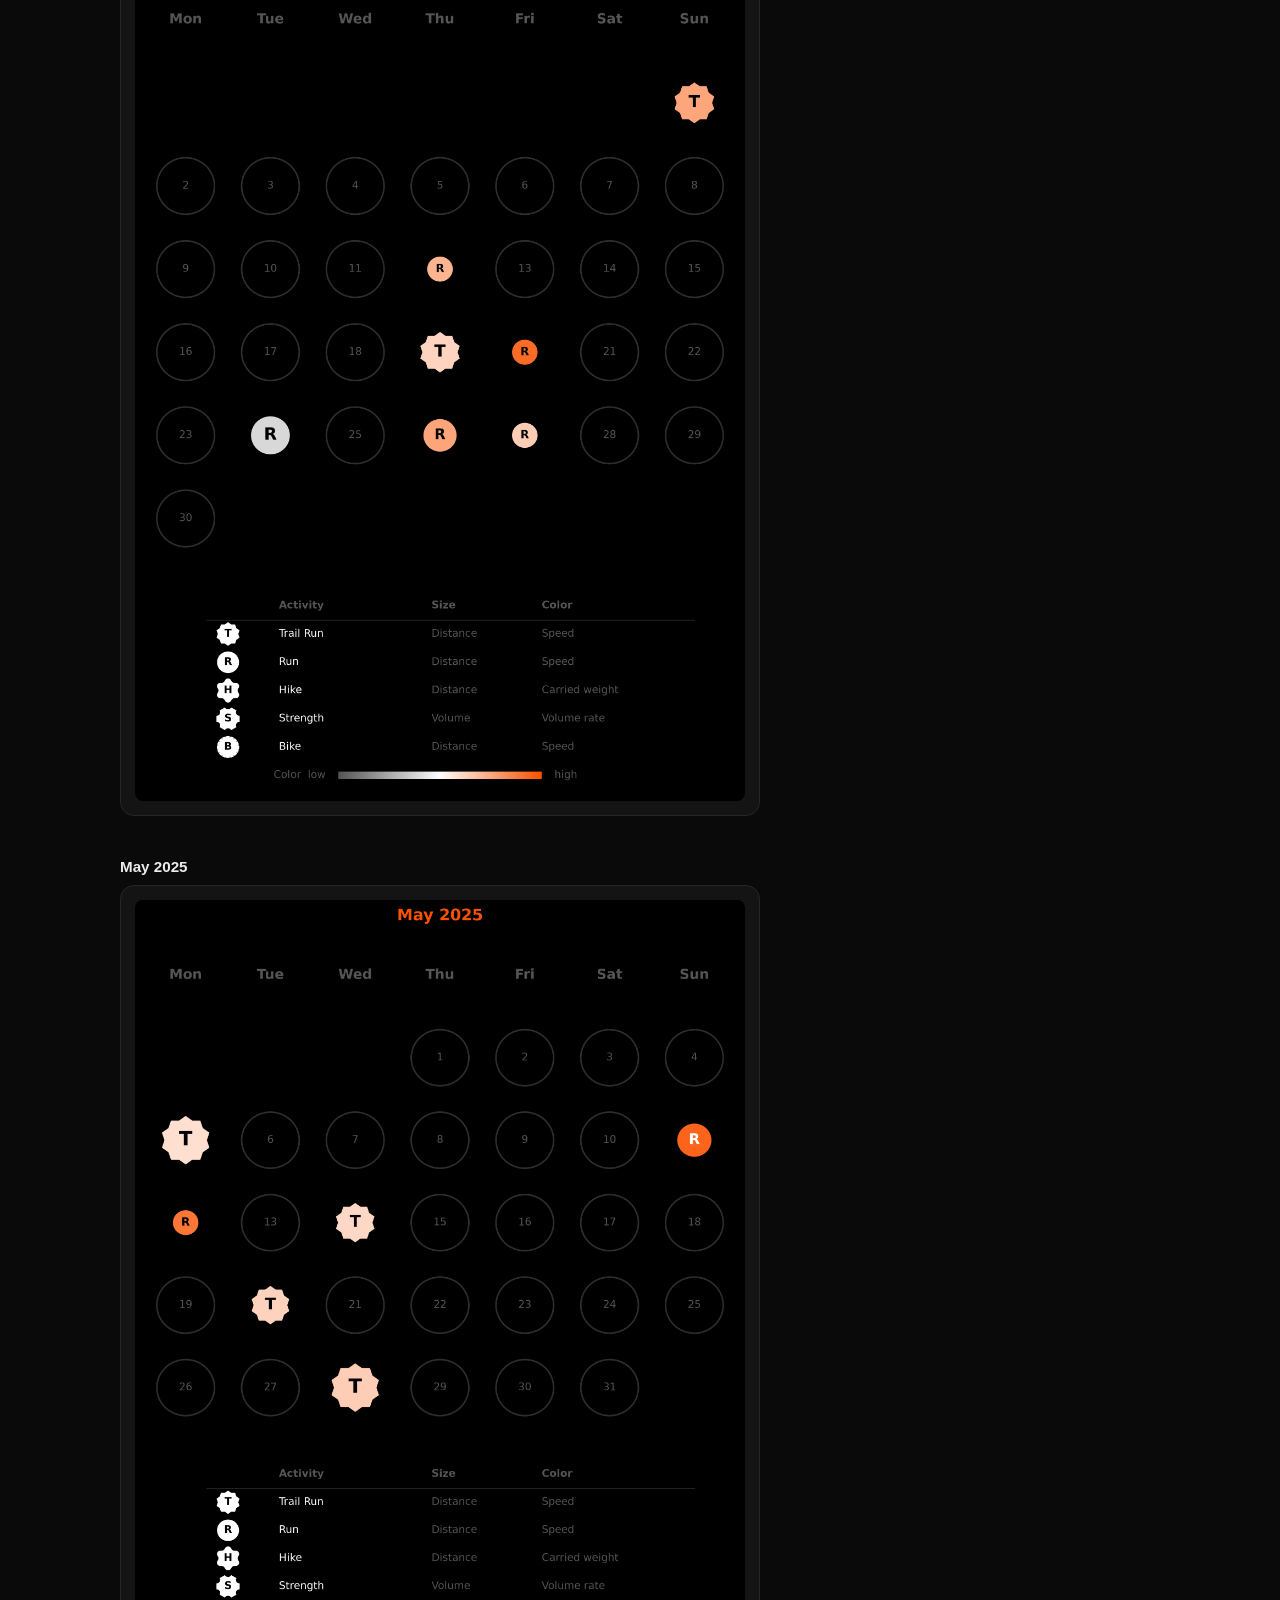
==== commit 6b573c84: "Update plots from Strava - 2026-10-31" ====
--- a/web/calendar.html
+++ b/web/calendar.html
@@ -8,88 +8,88 @@
 <link rel="stylesheet" href="style.css">
 </head>
 <body>
-<header class="topbar"><div class="topbar-inner"><span class="brand">STRAVA<span class="dot">·</span>DATA</span><nav class="nav"><a href="index.html">← Dashboard</a></nav><span class="meta">Updated 2026-10-24 12:47 UTC</span></div></header>
+<header class="topbar"><div class="topbar-inner"><span class="brand">STRAVA<span class="dot">·</span>DATA</span><nav class="nav"><a href="index.html">← Dashboard</a></nav><span class="meta">Updated 2026-10-31 14:27 UTC</span></div></header>
 <main class="wrap">
   <div class="hero"><h1>📅 Monthly Activity Calendars</h1><p>Every month with recorded activity, newest first.</p></div>
     <section>
       <div class="sub">October 2026</div>
-      <div class="card hero-plot"><img src="../plots/month_plots/2026-10.20261024124738.png" alt="October 2026" loading="lazy"></div>
+      <div class="card hero-plot"><img src="../plots/month_plots/2026-10.20261031142732.png" alt="October 2026" loading="lazy"></div>
     </section>
     <section>
       <div class="sub">September 2026</div>
-      <div class="card hero-plot"><img src="../plots/month_plots/2026-09.20261024124738.png" alt="September 2026" loading="lazy"></div>
+      <div class="card hero-plot"><img src="../plots/month_plots/2026-09.20261031142732.png" alt="September 2026" loading="lazy"></div>
     </section>
     <section>
       <div class="sub">August 2026</div>
-      <div class="card hero-plot"><img src="../plots/month_plots/2026-08.20261024124738.png" alt="August 2026" loading="lazy"></div>
+      <div class="card hero-plot"><img src="../plots/month_plots/2026-08.20261031142732.png" alt="August 2026" loading="lazy"></div>
     </section>
     <section>
       <div class="sub">July 2026</div>
-      <div class="card hero-plot"><img src="../plots/month_plots/2026-07.20261024124738.png" alt="July 2026" loading="lazy"></div>
+      <div class="card hero-plot"><img src="../plots/month_plots/2026-07.20261031142732.png" alt="July 2026" loading="lazy"></div>
     </section>
     <section>
       <div class="sub">June 2026</div>
-      <div class="card hero-plot"><img src="../plots/month_plots/2026-06.20261024124738.png" alt="June 2026" loading="lazy"></div>
+      <div class="card hero-plot"><img src="../plots/month_plots/2026-06.20261031142732.png" alt="June 2026" loading="lazy"></div>
     </section>
     <section>
       <div class="sub">May 2026</div>
-      <div class="card hero-plot"><img src="../plots/month_plots/2026-05.20261024124738.png" alt="May 2026" loading="lazy"></div>
+      <div class="card hero-plot"><img src="../plots/month_plots/2026-05.20261031142732.png" alt="May 2026" loading="lazy"></div>
     </section>
     <section>
       <div class="sub">April 2026</div>
-      <div class="card hero-plot"><img src="../plots/month_plots/2026-04.20261024124738.png" alt="April 2026" loading="lazy"></div>
+      <div class="card hero-plot"><img src="../plots/month_plots/2026-04.20261031142732.png" alt="April 2026" loading="lazy"></div>
     </section>
     <section>
       <div class="sub">March 2026</div>
-      <div class="card hero-plot"><img src="../plots/month_plots/2026-03.20261024124738.png" alt="March 2026" loading="lazy"></div>
+      <div class="card hero-plot"><img src="../plots/month_plots/2026-03.20261031142732.png" alt="March 2026" loading="lazy"></div>
     </section>
     <section>
       <div class="sub">February 2026</div>
-      <div class="card hero-plot"><img src="../plots/month_plots/2026-02.20261024124738.png" alt="February 2026" loading="lazy"></div>
+      <div class="card hero-plot"><img src="../plots/month_plots/2026-02.20261031142732.png" alt="February 2026" loading="lazy"></div>
     </section>
     <section>
       <div class="sub">January 2026</div>
-      <div class="card hero-plot"><img src="../plots/month_plots/2026-01.20261024124738.png" alt="January 2026" loading="lazy"></div>
+      <div class="card hero-plot"><img src="../plots/month_plots/2026-01.20261031142732.png" alt="January 2026" loading="lazy"></div>
     </section>
     <section>
       <div class="sub">December 2025</div>
-      <div class="card hero-plot"><img src="../plots/month_plots/2025-12.20261024124738.png" alt="December 2025" loading="lazy"></div>
+      <div class="card hero-plot"><img src="../plots/month_plots/2025-12.20261031142732.png" alt="December 2025" loading="lazy"></div>
     </section>
     <section>
       <div class="sub">November 2025</div>
-      <div class="card hero-plot"><img src="../plots/month_plots/2025-11.20261024124738.png" alt="November 2025" loading="lazy"></div>
+      <div class="card hero-plot"><img src="../plots/month_plots/2025-11.20261031142732.png" alt="November 2025" loading="lazy"></div>
     </section>
     <section>
       <div class="sub">October 2025</div>
-      <div class="card hero-plot"><img src="../plots/month_plots/2025-10.20261024124738.png" alt="October 2025" loading="lazy"></div>
+      <div class="card hero-plot"><img src="../plots/month_plots/2025-10.20261031142732.png" alt="October 2025" loading="lazy"></div>
     </section>
     <section>
       <div class="sub">September 2025</div>
-      <div class="card hero-plot"><img src="../plots/month_plots/2025-09.20261024124738.png" alt="September 2025" loading="lazy"></div>
+      <div class="card hero-plot"><img src="../plots/month_plots/2025-09.20261031142732.png" alt="September 2025" loading="lazy"></div>
     </section>
     <section>
       <div class="sub">August 2025</div>
-      <div class="card hero-plot"><img src="../plots/month_plots/2025-08.20261024124738.png" alt="August 2025" loading="lazy"></div>
+      <div class="card hero-plot"><img src="../plots/month_plots/2025-08.20261031142732.png" alt="August 2025" loading="lazy"></div>
     </section>
     <section>
       <div class="sub">July 2025</div>
-      <div class="card hero-plot"><img src="../plots/month_plots/2025-07.20261024124738.png" alt="July 2025" loading="lazy"></div>
+      <div class="card hero-plot"><img src="../plots/month_plots/2025-07.20261031142732.png" alt="July 2025" loading="lazy"></div>
     </section>
     <section>
       <div class="sub">June 2025</div>
-      <div class="card hero-plot"><img src="../plots/month_plots/2025-06.20261024124738.png" alt="June 2025" loading="lazy"></div>
+      <div class="card hero-plot"><img src="../plots/month_plots/2025-06.20261031142732.png" alt="June 2025" loading="lazy"></div>
     </section>
     <section>
       <div class="sub">May 2025</div>
-      <div class="card hero-plot"><img src="../plots/month_plots/2025-05.20261024124738.png" alt="May 2025" loading="lazy"></div>
+      <div class="card hero-plot"><img src="../plots/month_plots/2025-05.20261031142732.png" alt="May 2025" loading="lazy"></div>
     </section>
     <section>
       <div class="sub">April 2025</div>
-      <div class="card hero-plot"><img src="../plots/month_plots/2025-04.20261024124738.png" alt="April 2025" loading="lazy"></div>
+      <div class="card hero-plot"><img src="../plots/month_plots/2025-04.20261031142732.png" alt="April 2025" loading="lazy"></div>
     </section>
     <section>
       <div class="sub">March 2025</div>
-      <div class="card hero-plot"><img src="../plots/month_plots/2025-03.20261024124738.png" alt="March 2025" loading="lazy"></div>
+      <div class="card hero-plot"><img src="../plots/month_plots/2025-03.20261031142732.png" alt="March 2025" loading="lazy"></div>
     </section>
 </main>
 <footer>Auto-generated from the Strava API via GitHub Actions · <a href="https://github.com/JoeySpronck/strava_data">source</a></footer>
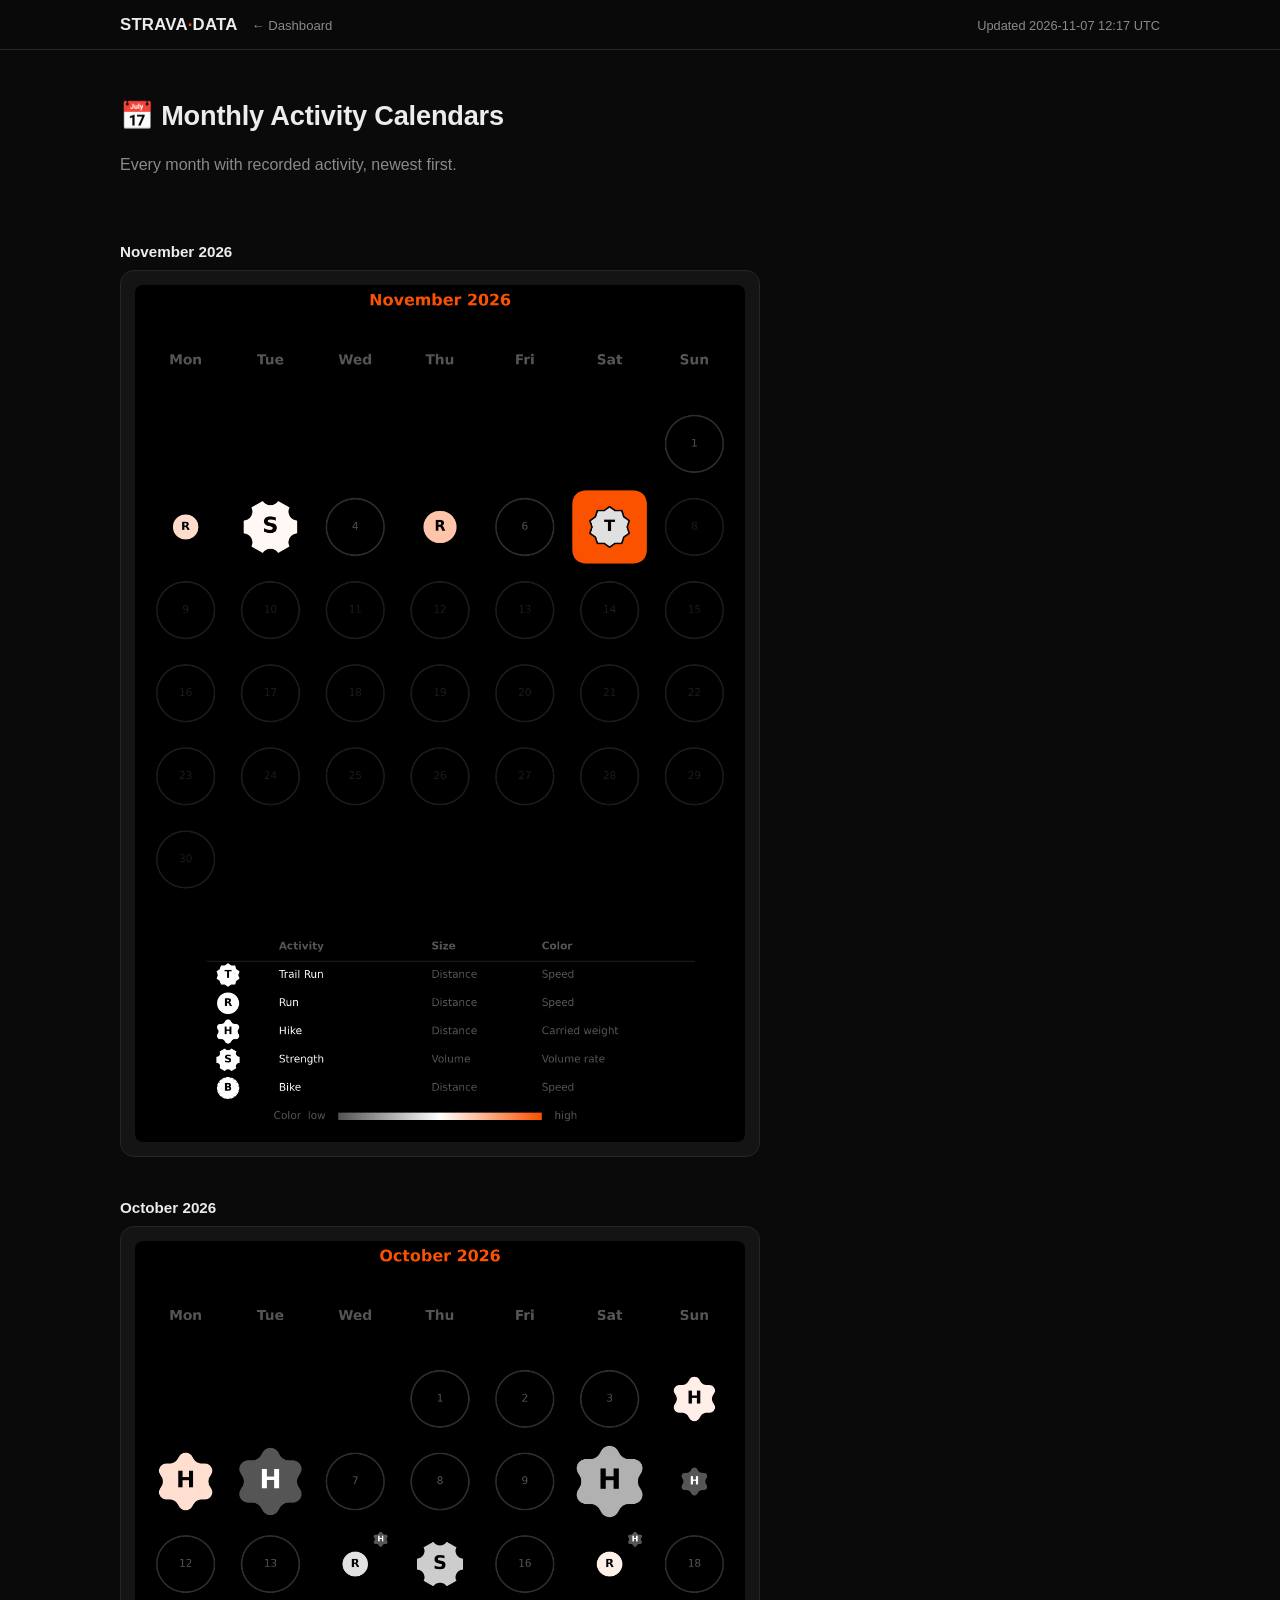
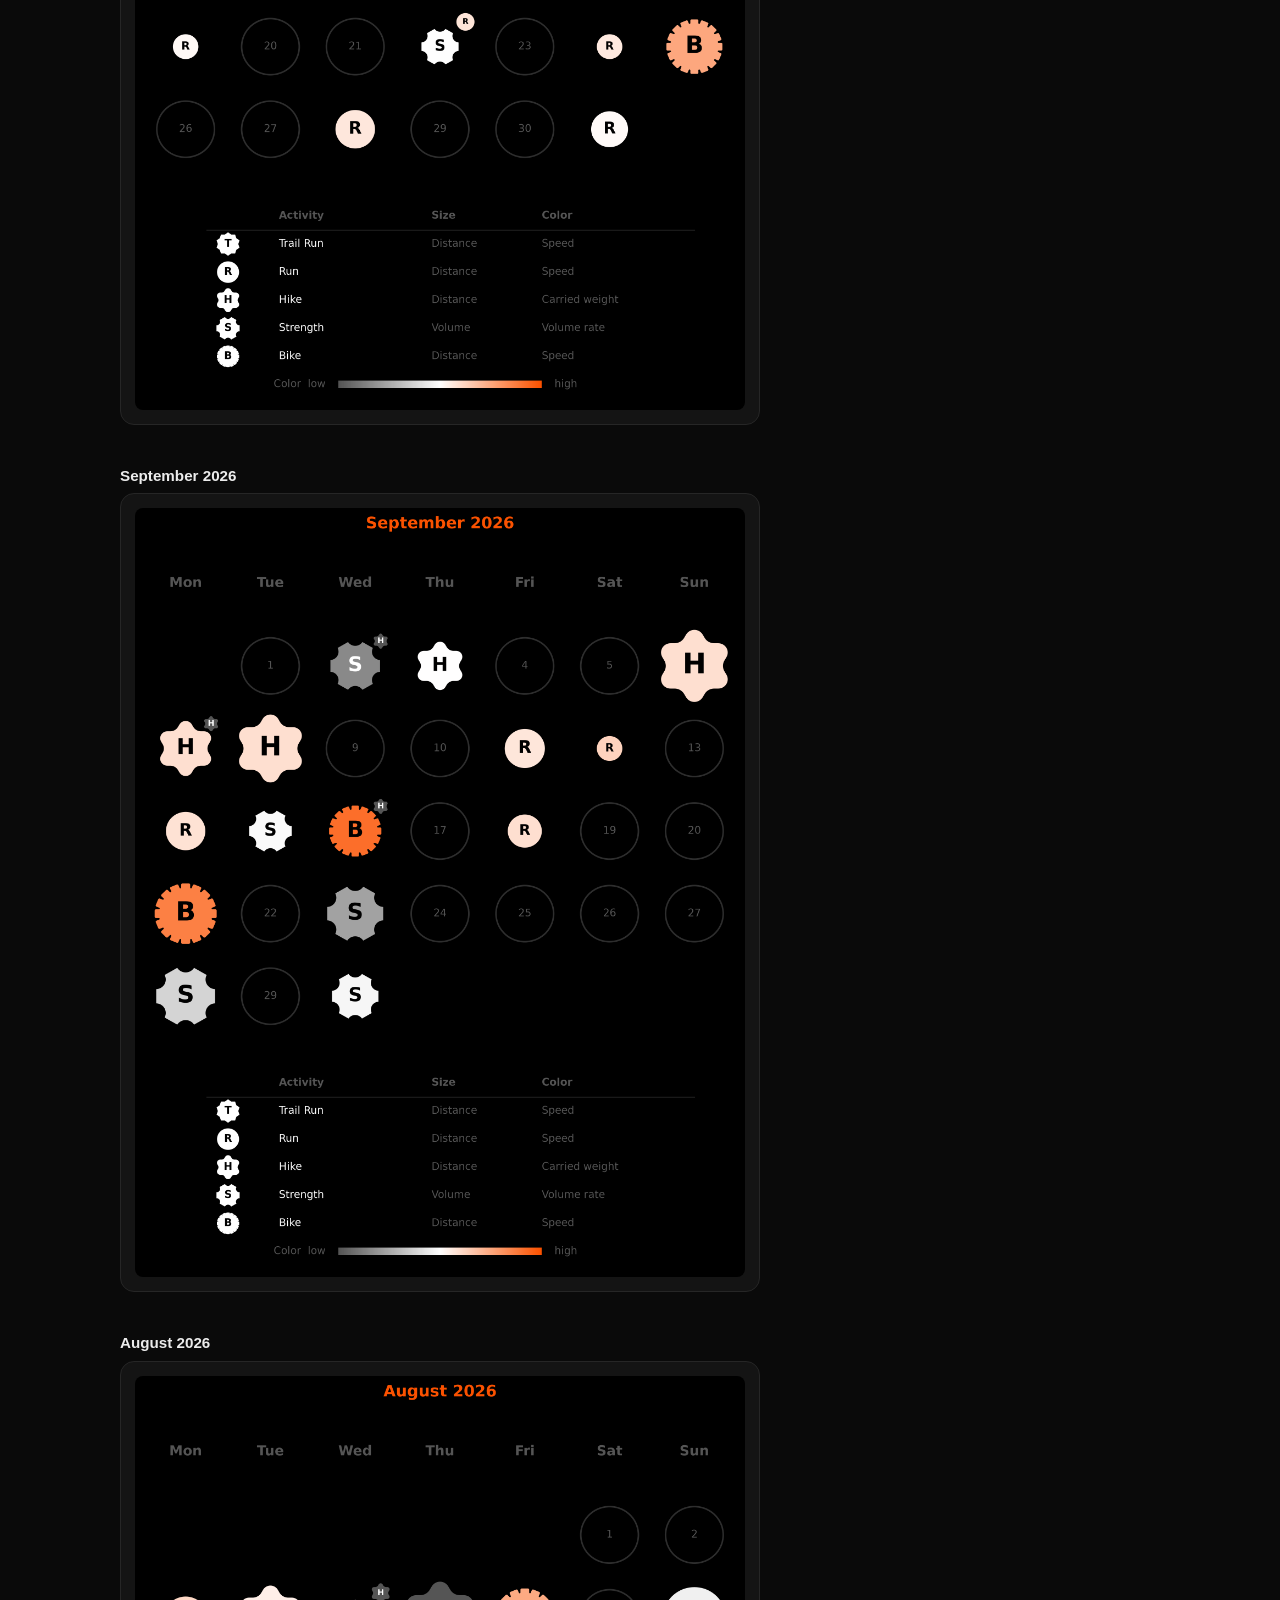
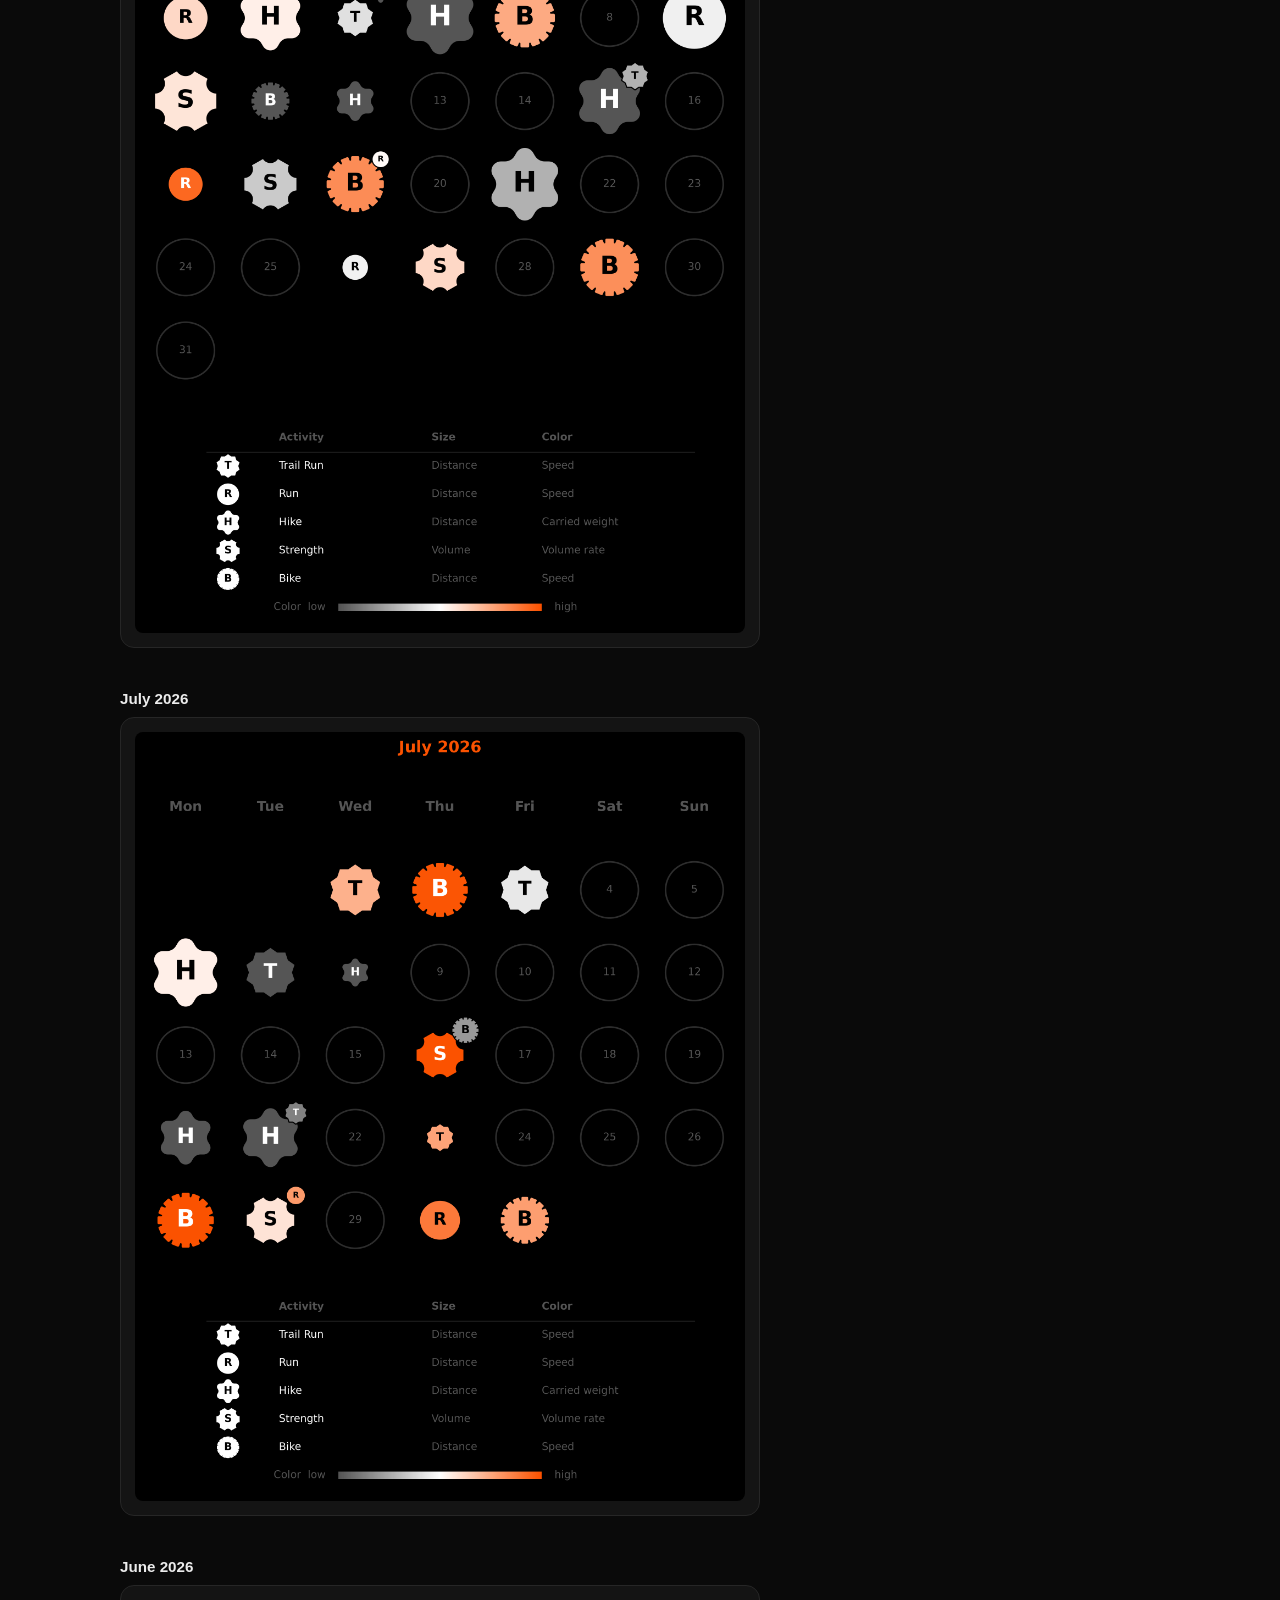
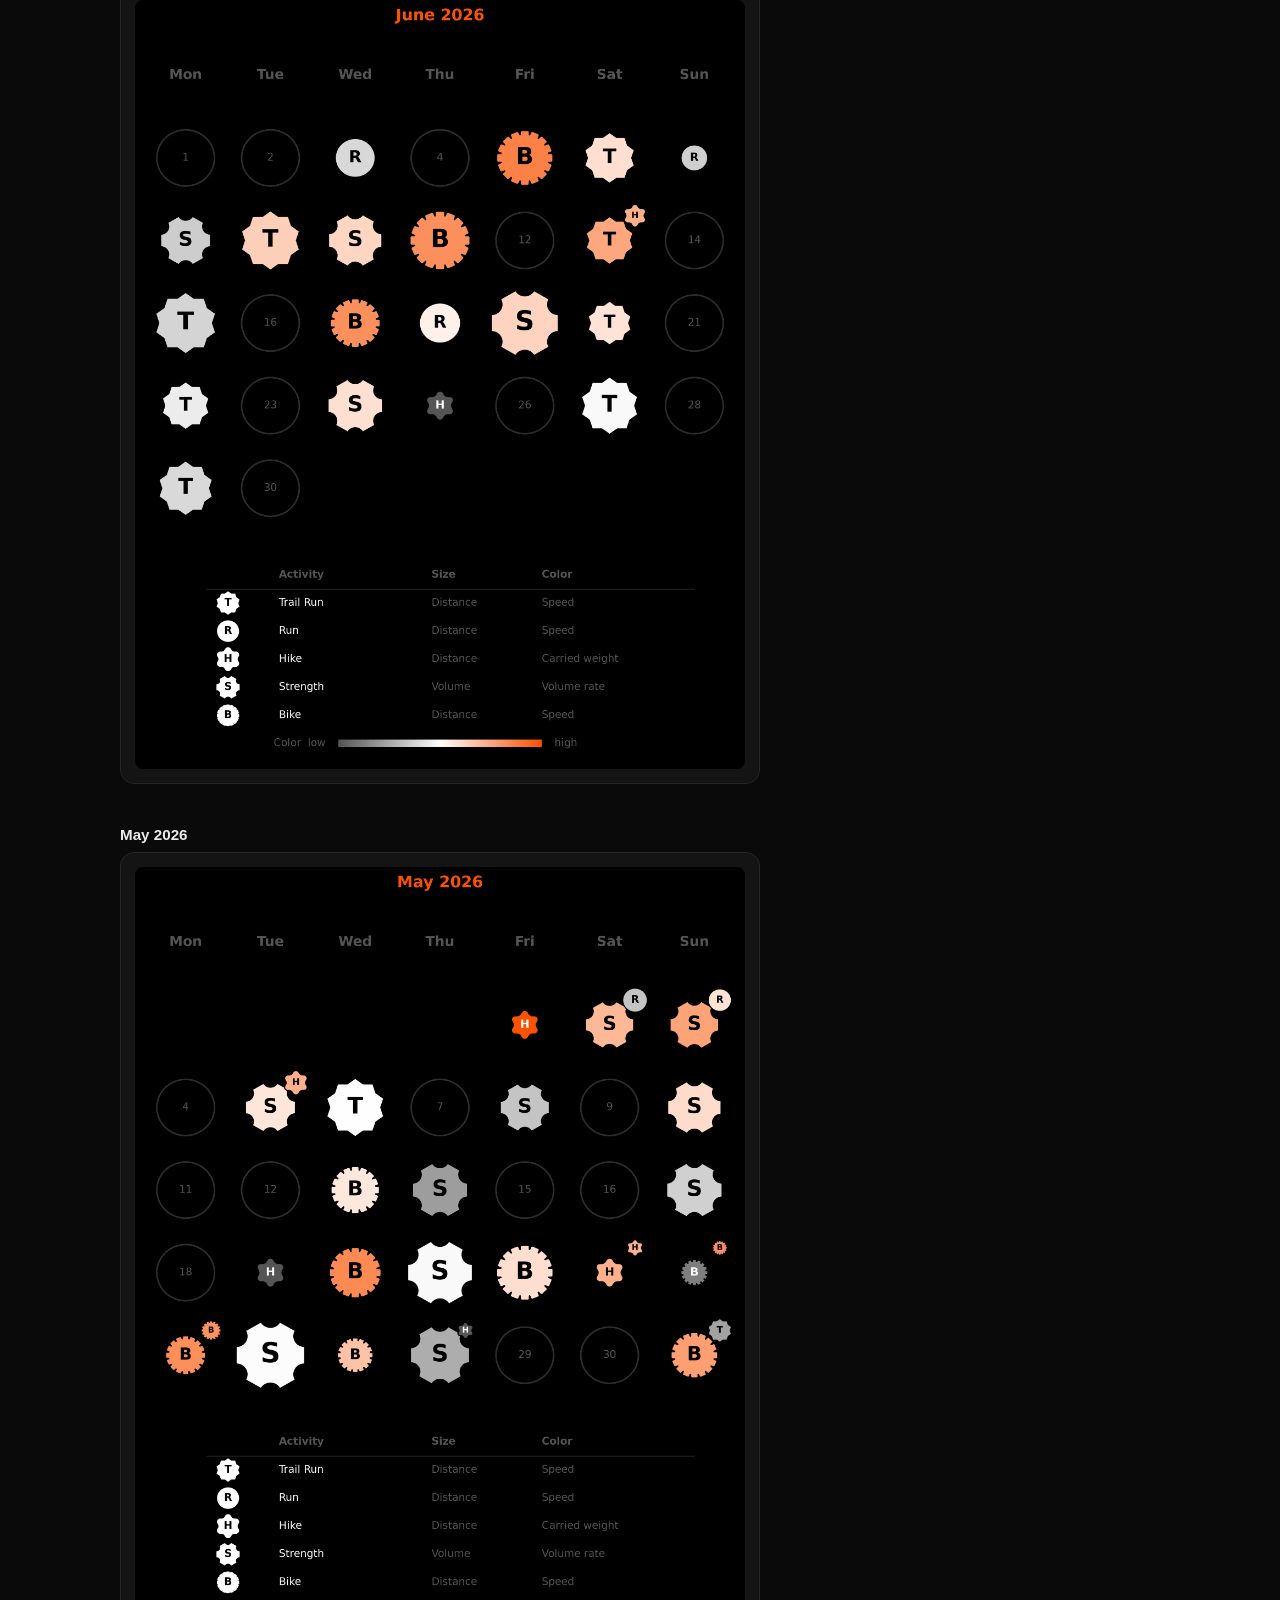
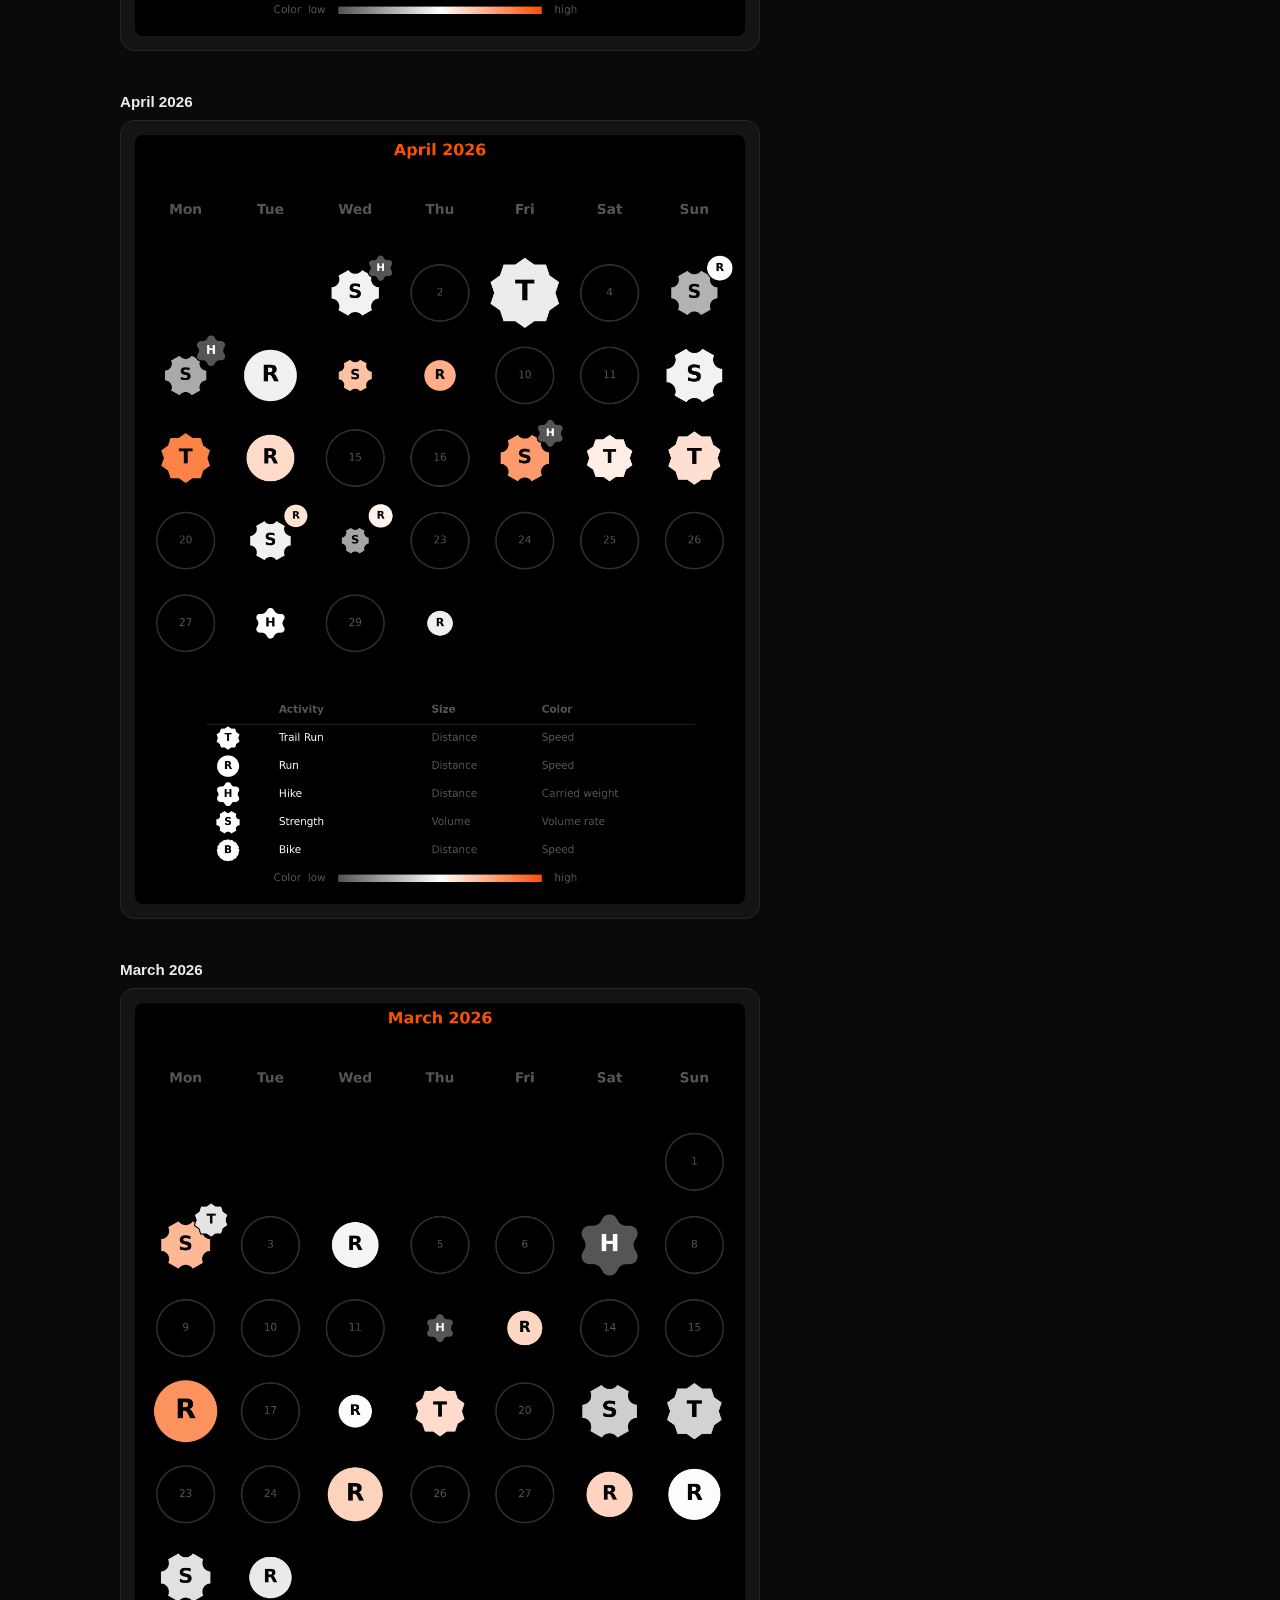
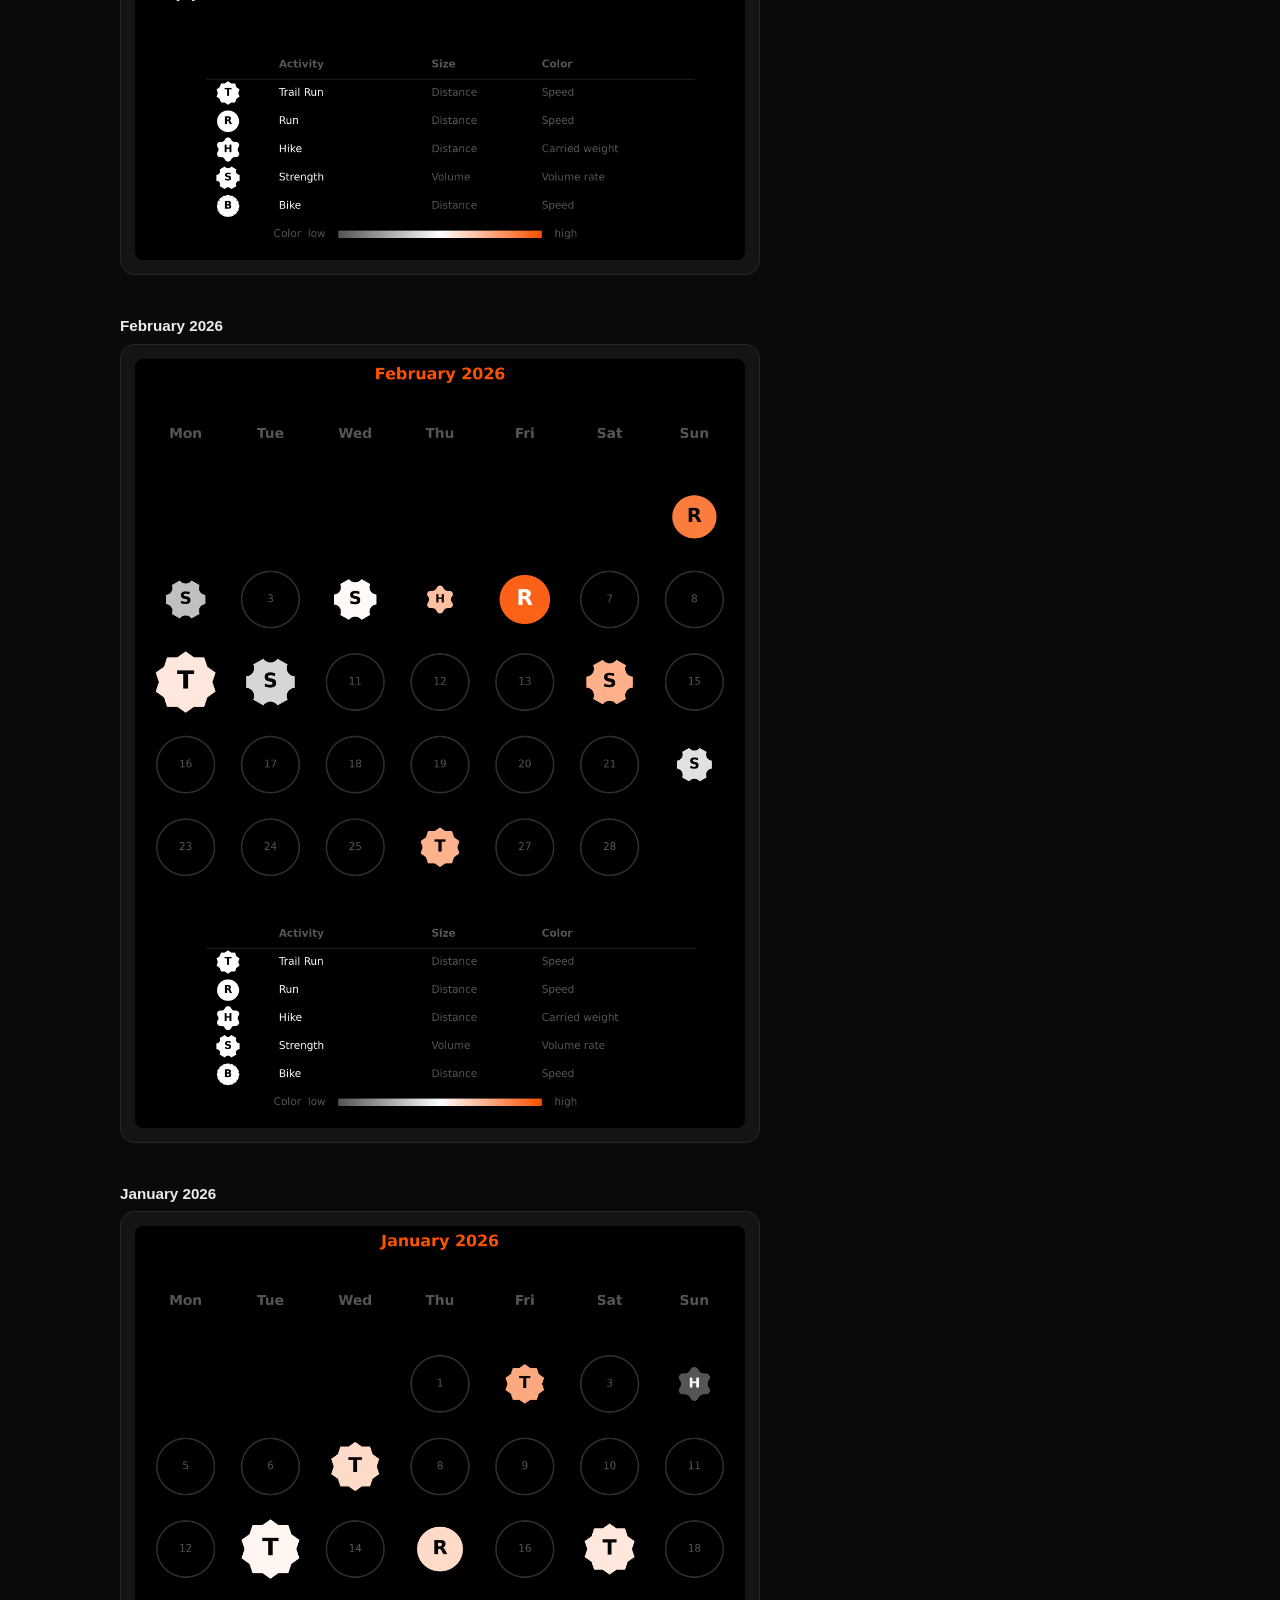
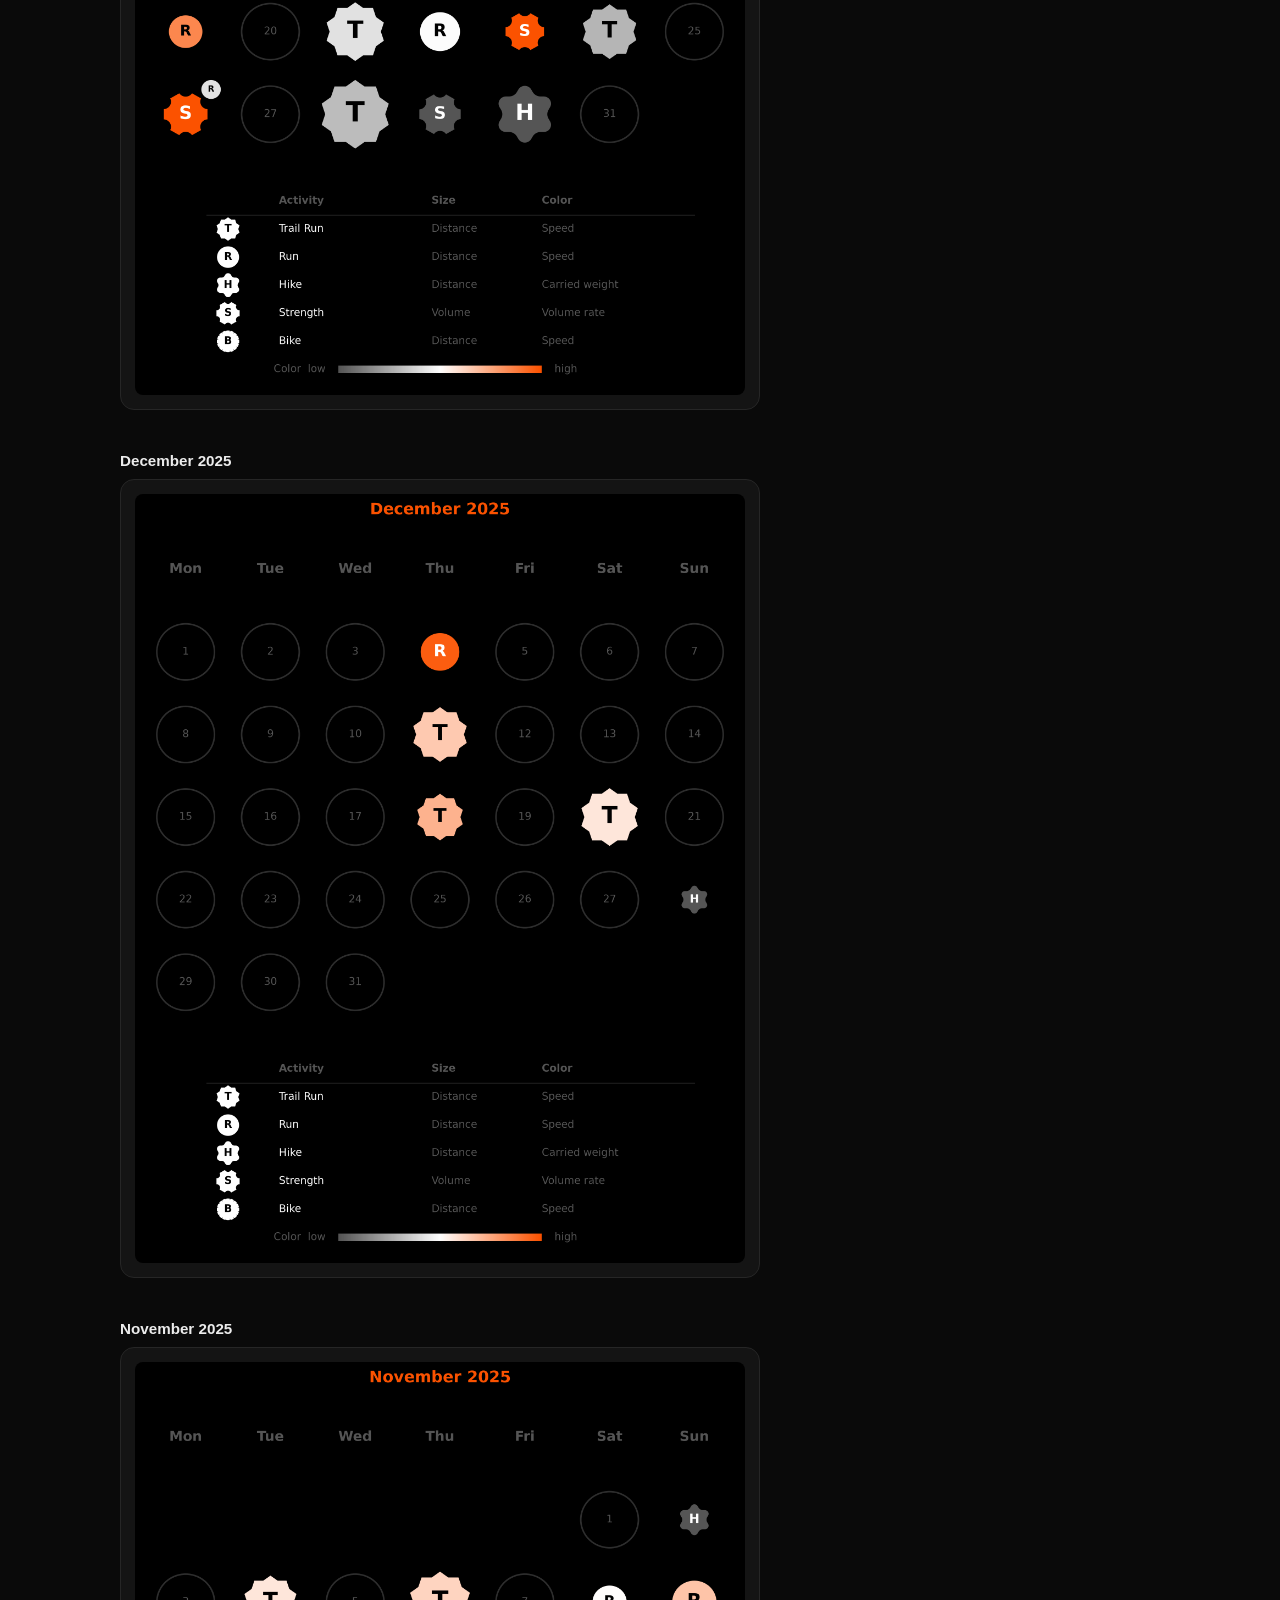
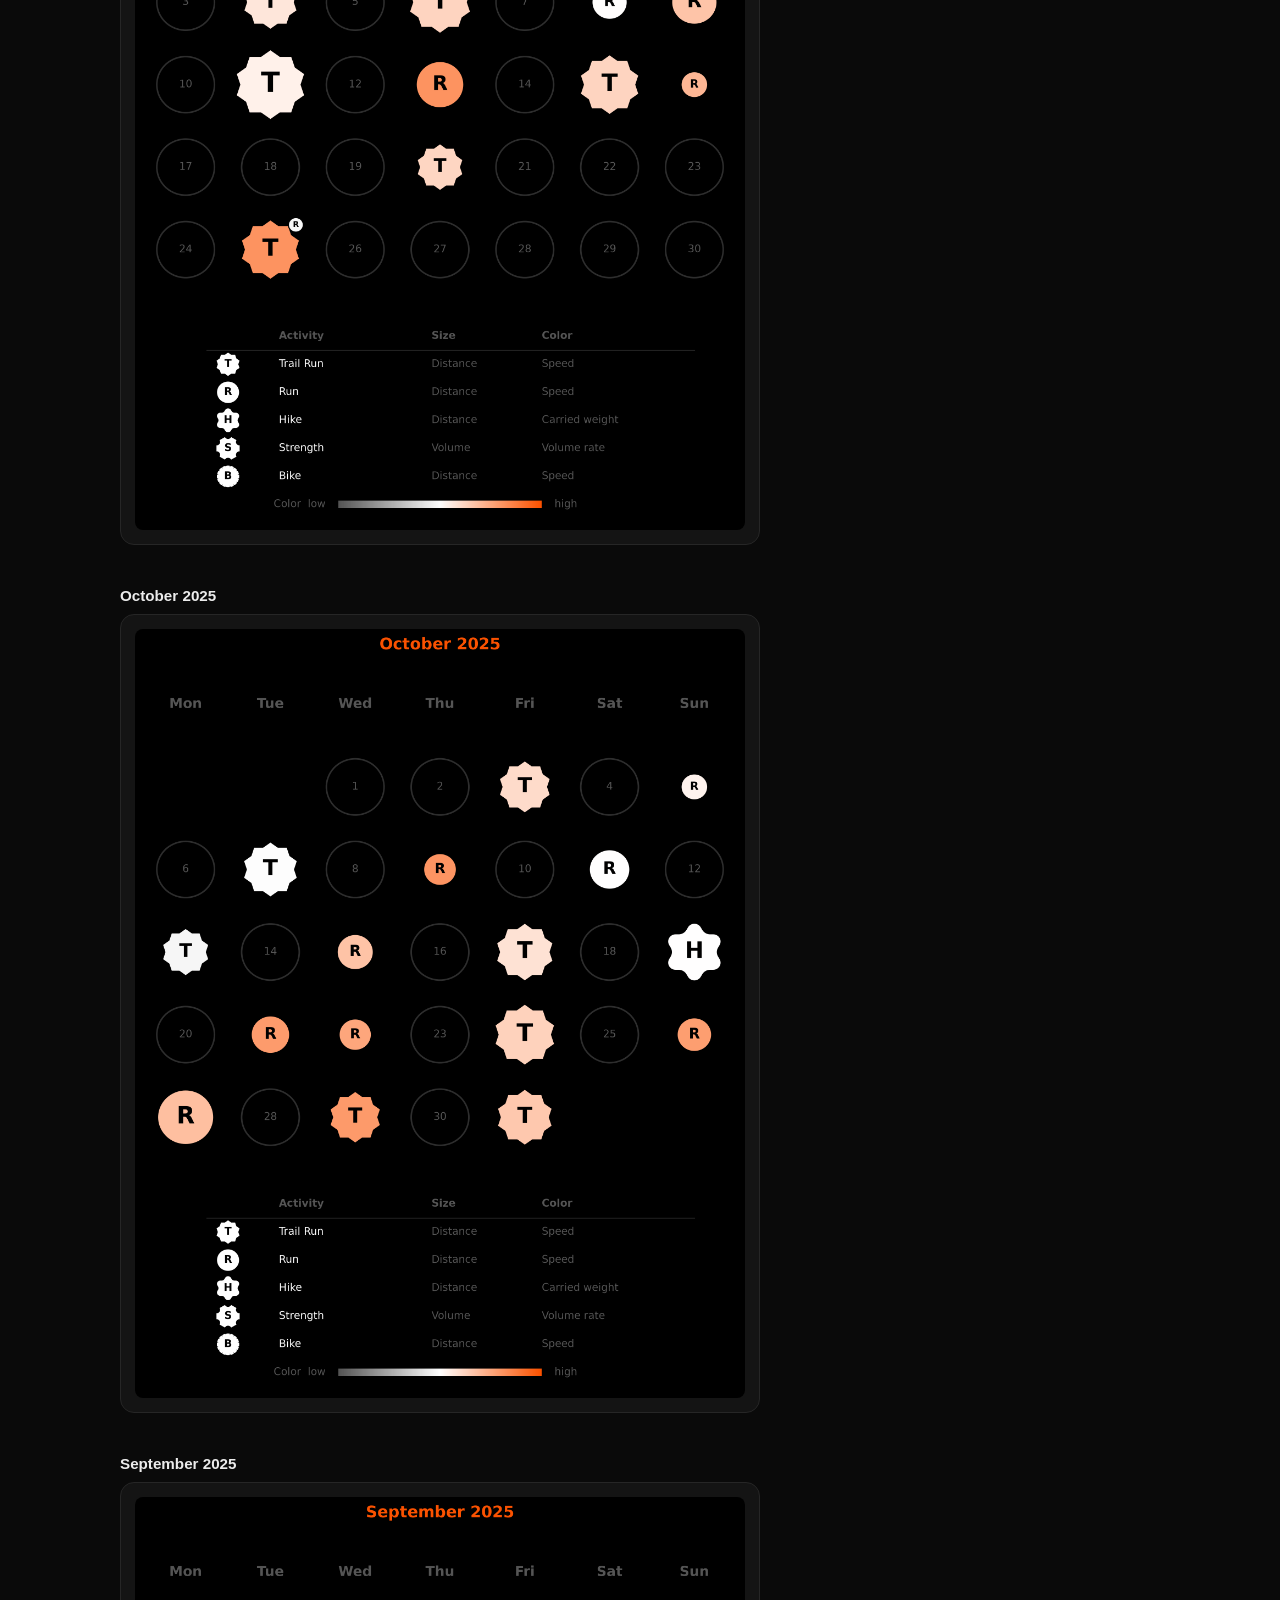
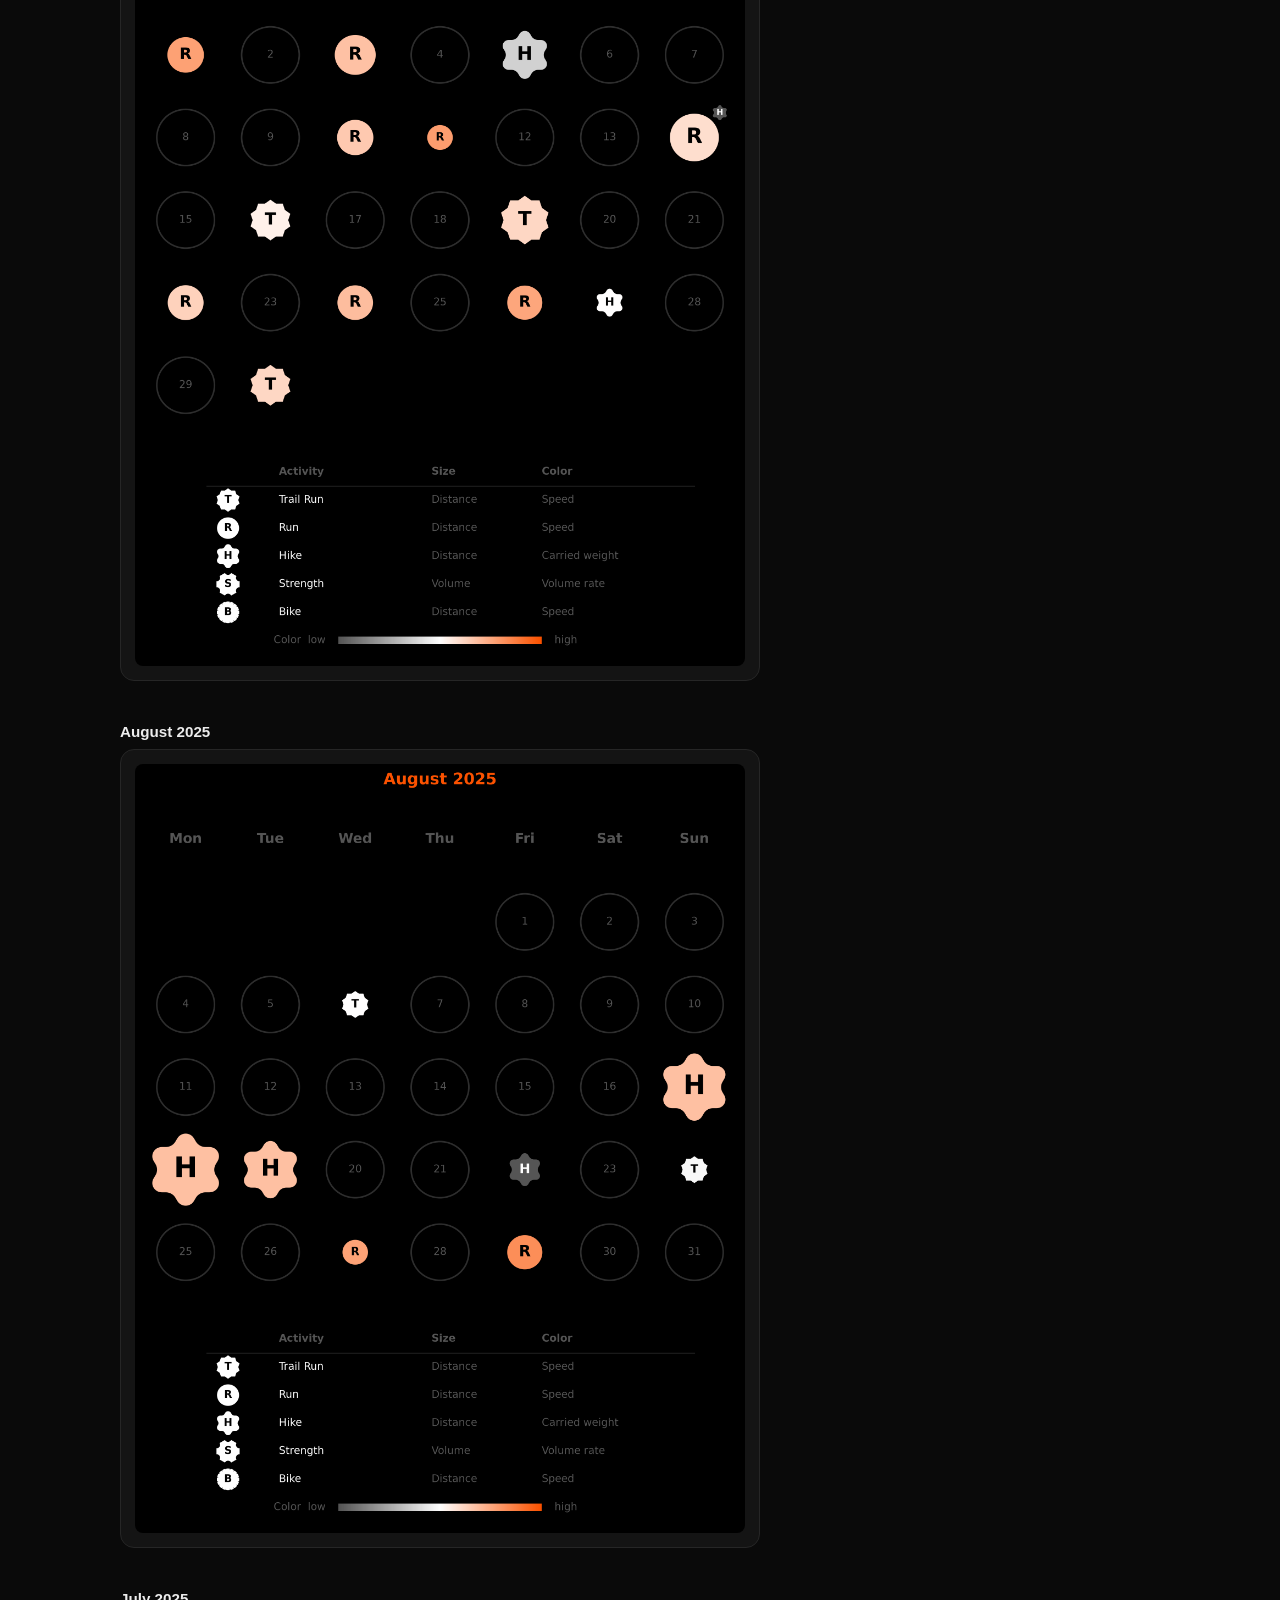
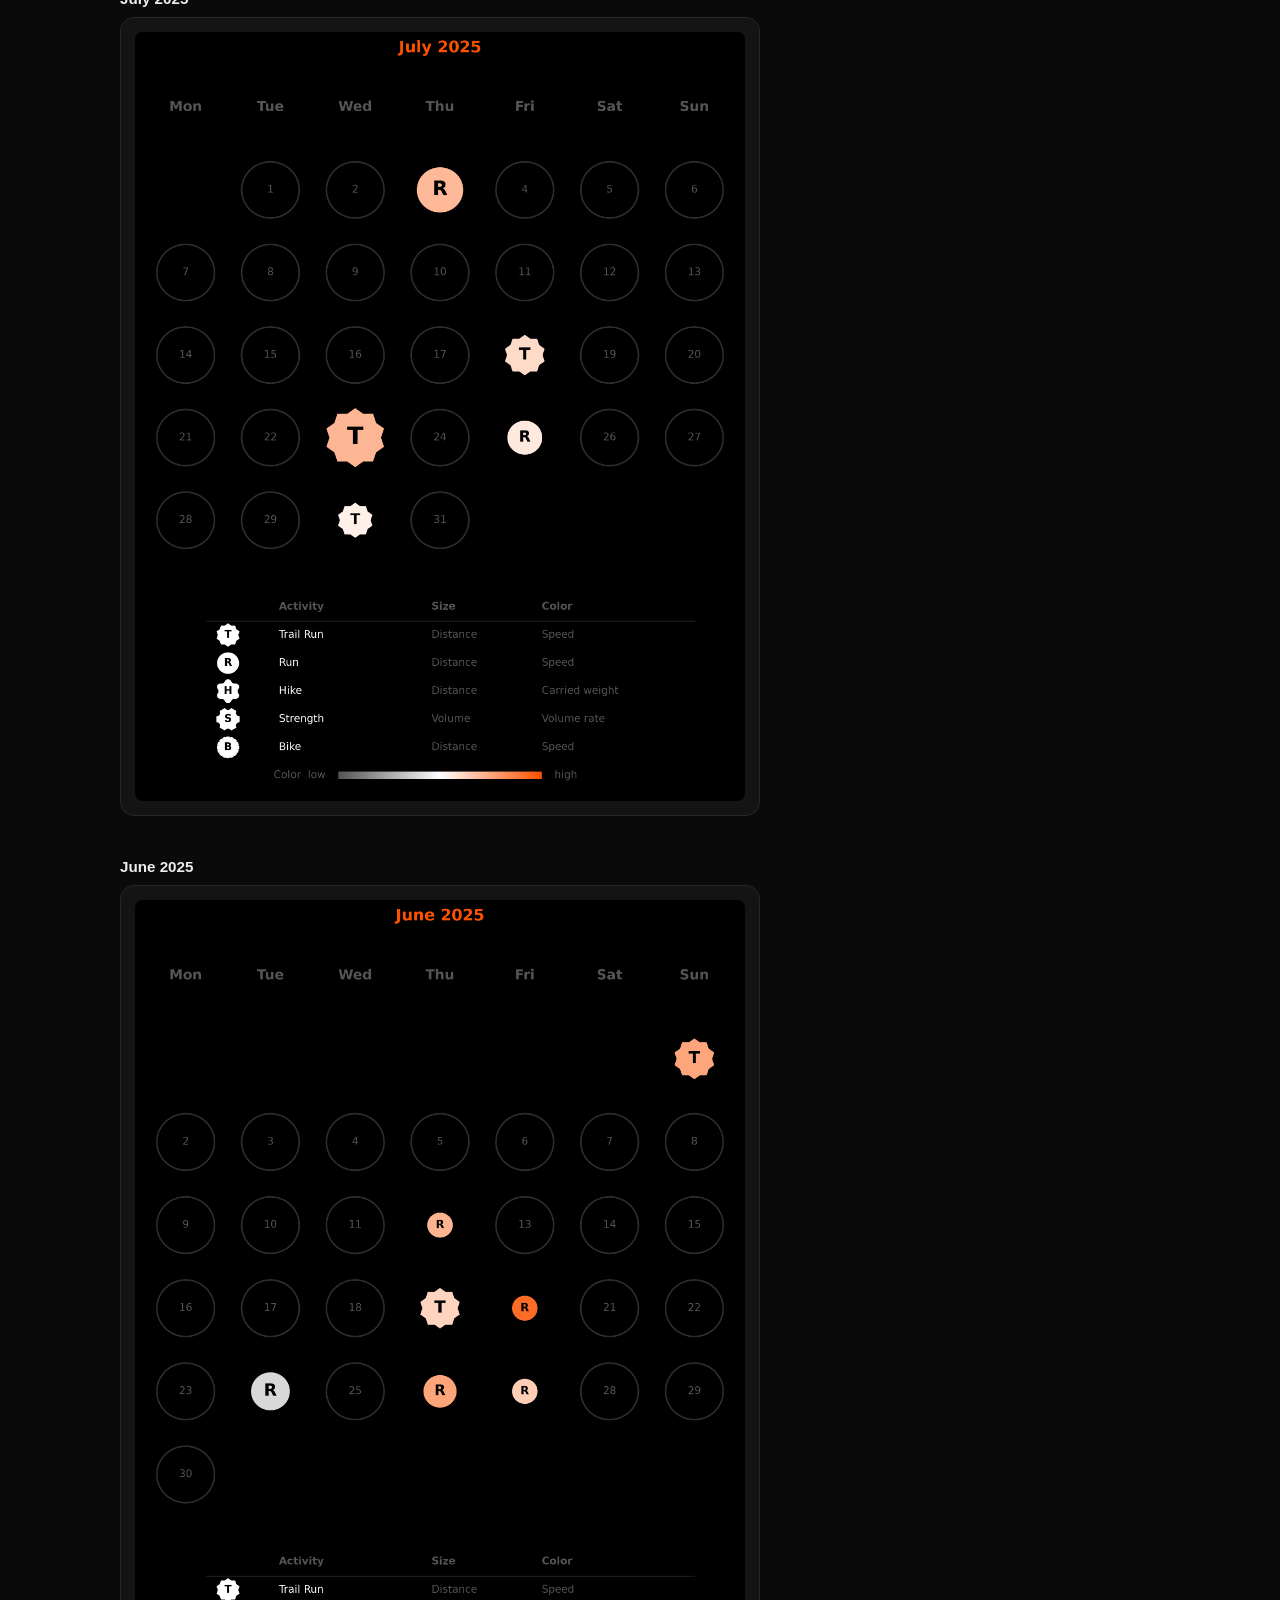
==== commit 8e2169a5: "Update plots from Strava - 2026-11-07" ====
--- a/web/calendar.html
+++ b/web/calendar.html
@@ -8,88 +8,92 @@
 <link rel="stylesheet" href="style.css">
 </head>
 <body>
-<header class="topbar"><div class="topbar-inner"><span class="brand">STRAVA<span class="dot">·</span>DATA</span><nav class="nav"><a href="index.html">← Dashboard</a></nav><span class="meta">Updated 2026-10-31 14:27 UTC</span></div></header>
+<header class="topbar"><div class="topbar-inner"><span class="brand">STRAVA<span class="dot">·</span>DATA</span><nav class="nav"><a href="index.html">← Dashboard</a></nav><span class="meta">Updated 2026-11-07 12:17 UTC</span></div></header>
 <main class="wrap">
   <div class="hero"><h1>📅 Monthly Activity Calendars</h1><p>Every month with recorded activity, newest first.</p></div>
     <section>
+      <div class="sub">November 2026</div>
+      <div class="card hero-plot"><img src="../plots/month_plots/2026-11.20261107121743.png" alt="November 2026" loading="lazy"></div>
+    </section>
+    <section>
       <div class="sub">October 2026</div>
-      <div class="card hero-plot"><img src="../plots/month_plots/2026-10.20261031142732.png" alt="October 2026" loading="lazy"></div>
+      <div class="card hero-plot"><img src="../plots/month_plots/2026-10.20261107121743.png" alt="October 2026" loading="lazy"></div>
     </section>
     <section>
       <div class="sub">September 2026</div>
-      <div class="card hero-plot"><img src="../plots/month_plots/2026-09.20261031142732.png" alt="September 2026" loading="lazy"></div>
+      <div class="card hero-plot"><img src="../plots/month_plots/2026-09.20261107121743.png" alt="September 2026" loading="lazy"></div>
     </section>
     <section>
       <div class="sub">August 2026</div>
-      <div class="card hero-plot"><img src="../plots/month_plots/2026-08.20261031142732.png" alt="August 2026" loading="lazy"></div>
+      <div class="card hero-plot"><img src="../plots/month_plots/2026-08.20261107121743.png" alt="August 2026" loading="lazy"></div>
     </section>
     <section>
       <div class="sub">July 2026</div>
-      <div class="card hero-plot"><img src="../plots/month_plots/2026-07.20261031142732.png" alt="July 2026" loading="lazy"></div>
+      <div class="card hero-plot"><img src="../plots/month_plots/2026-07.20261107121743.png" alt="July 2026" loading="lazy"></div>
     </section>
     <section>
       <div class="sub">June 2026</div>
-      <div class="card hero-plot"><img src="../plots/month_plots/2026-06.20261031142732.png" alt="June 2026" loading="lazy"></div>
+      <div class="card hero-plot"><img src="../plots/month_plots/2026-06.20261107121743.png" alt="June 2026" loading="lazy"></div>
     </section>
     <section>
       <div class="sub">May 2026</div>
-      <div class="card hero-plot"><img src="../plots/month_plots/2026-05.20261031142732.png" alt="May 2026" loading="lazy"></div>
+      <div class="card hero-plot"><img src="../plots/month_plots/2026-05.20261107121743.png" alt="May 2026" loading="lazy"></div>
     </section>
     <section>
       <div class="sub">April 2026</div>
-      <div class="card hero-plot"><img src="../plots/month_plots/2026-04.20261031142732.png" alt="April 2026" loading="lazy"></div>
+      <div class="card hero-plot"><img src="../plots/month_plots/2026-04.20261107121743.png" alt="April 2026" loading="lazy"></div>
     </section>
     <section>
       <div class="sub">March 2026</div>
-      <div class="card hero-plot"><img src="../plots/month_plots/2026-03.20261031142732.png" alt="March 2026" loading="lazy"></div>
+      <div class="card hero-plot"><img src="../plots/month_plots/2026-03.20261107121743.png" alt="March 2026" loading="lazy"></div>
     </section>
     <section>
       <div class="sub">February 2026</div>
-      <div class="card hero-plot"><img src="../plots/month_plots/2026-02.20261031142732.png" alt="February 2026" loading="lazy"></div>
+      <div class="card hero-plot"><img src="../plots/month_plots/2026-02.20261107121743.png" alt="February 2026" loading="lazy"></div>
     </section>
     <section>
       <div class="sub">January 2026</div>
-      <div class="card hero-plot"><img src="../plots/month_plots/2026-01.20261031142732.png" alt="January 2026" loading="lazy"></div>
+      <div class="card hero-plot"><img src="../plots/month_plots/2026-01.20261107121743.png" alt="January 2026" loading="lazy"></div>
     </section>
     <section>
       <div class="sub">December 2025</div>
-      <div class="card hero-plot"><img src="../plots/month_plots/2025-12.20261031142732.png" alt="December 2025" loading="lazy"></div>
+      <div class="card hero-plot"><img src="../plots/month_plots/2025-12.20261107121743.png" alt="December 2025" loading="lazy"></div>
     </section>
     <section>
       <div class="sub">November 2025</div>
-      <div class="card hero-plot"><img src="../plots/month_plots/2025-11.20261031142732.png" alt="November 2025" loading="lazy"></div>
+      <div class="card hero-plot"><img src="../plots/month_plots/2025-11.20261107121743.png" alt="November 2025" loading="lazy"></div>
     </section>
     <section>
       <div class="sub">October 2025</div>
-      <div class="card hero-plot"><img src="../plots/month_plots/2025-10.20261031142732.png" alt="October 2025" loading="lazy"></div>
+      <div class="card hero-plot"><img src="../plots/month_plots/2025-10.20261107121743.png" alt="October 2025" loading="lazy"></div>
     </section>
     <section>
       <div class="sub">September 2025</div>
-      <div class="card hero-plot"><img src="../plots/month_plots/2025-09.20261031142732.png" alt="September 2025" loading="lazy"></div>
+      <div class="card hero-plot"><img src="../plots/month_plots/2025-09.20261107121743.png" alt="September 2025" loading="lazy"></div>
     </section>
     <section>
       <div class="sub">August 2025</div>
-      <div class="card hero-plot"><img src="../plots/month_plots/2025-08.20261031142732.png" alt="August 2025" loading="lazy"></div>
+      <div class="card hero-plot"><img src="../plots/month_plots/2025-08.20261107121743.png" alt="August 2025" loading="lazy"></div>
     </section>
     <section>
       <div class="sub">July 2025</div>
-      <div class="card hero-plot"><img src="../plots/month_plots/2025-07.20261031142732.png" alt="July 2025" loading="lazy"></div>
+      <div class="card hero-plot"><img src="../plots/month_plots/2025-07.20261107121743.png" alt="July 2025" loading="lazy"></div>
     </section>
     <section>
       <div class="sub">June 2025</div>
-      <div class="card hero-plot"><img src="../plots/month_plots/2025-06.20261031142732.png" alt="June 2025" loading="lazy"></div>
+      <div class="card hero-plot"><img src="../plots/month_plots/2025-06.20261107121743.png" alt="June 2025" loading="lazy"></div>
     </section>
     <section>
       <div class="sub">May 2025</div>
-      <div class="card hero-plot"><img src="../plots/month_plots/2025-05.20261031142732.png" alt="May 2025" loading="lazy"></div>
+      <div class="card hero-plot"><img src="../plots/month_plots/2025-05.20261107121743.png" alt="May 2025" loading="lazy"></div>
     </section>
     <section>
       <div class="sub">April 2025</div>
-      <div class="card hero-plot"><img src="../plots/month_plots/2025-04.20261031142732.png" alt="April 2025" loading="lazy"></div>
+      <div class="card hero-plot"><img src="../plots/month_plots/2025-04.20261107121743.png" alt="April 2025" loading="lazy"></div>
     </section>
     <section>
       <div class="sub">March 2025</div>
-      <div class="card hero-plot"><img src="../plots/month_plots/2025-03.20261031142732.png" alt="March 2025" loading="lazy"></div>
+      <div class="card hero-plot"><img src="../plots/month_plots/2025-03.20261107121743.png" alt="March 2025" loading="lazy"></div>
     </section>
 </main>
 <footer>Auto-generated from the Strava API via GitHub Actions · <a href="https://github.com/JoeySpronck/strava_data">source</a></footer>
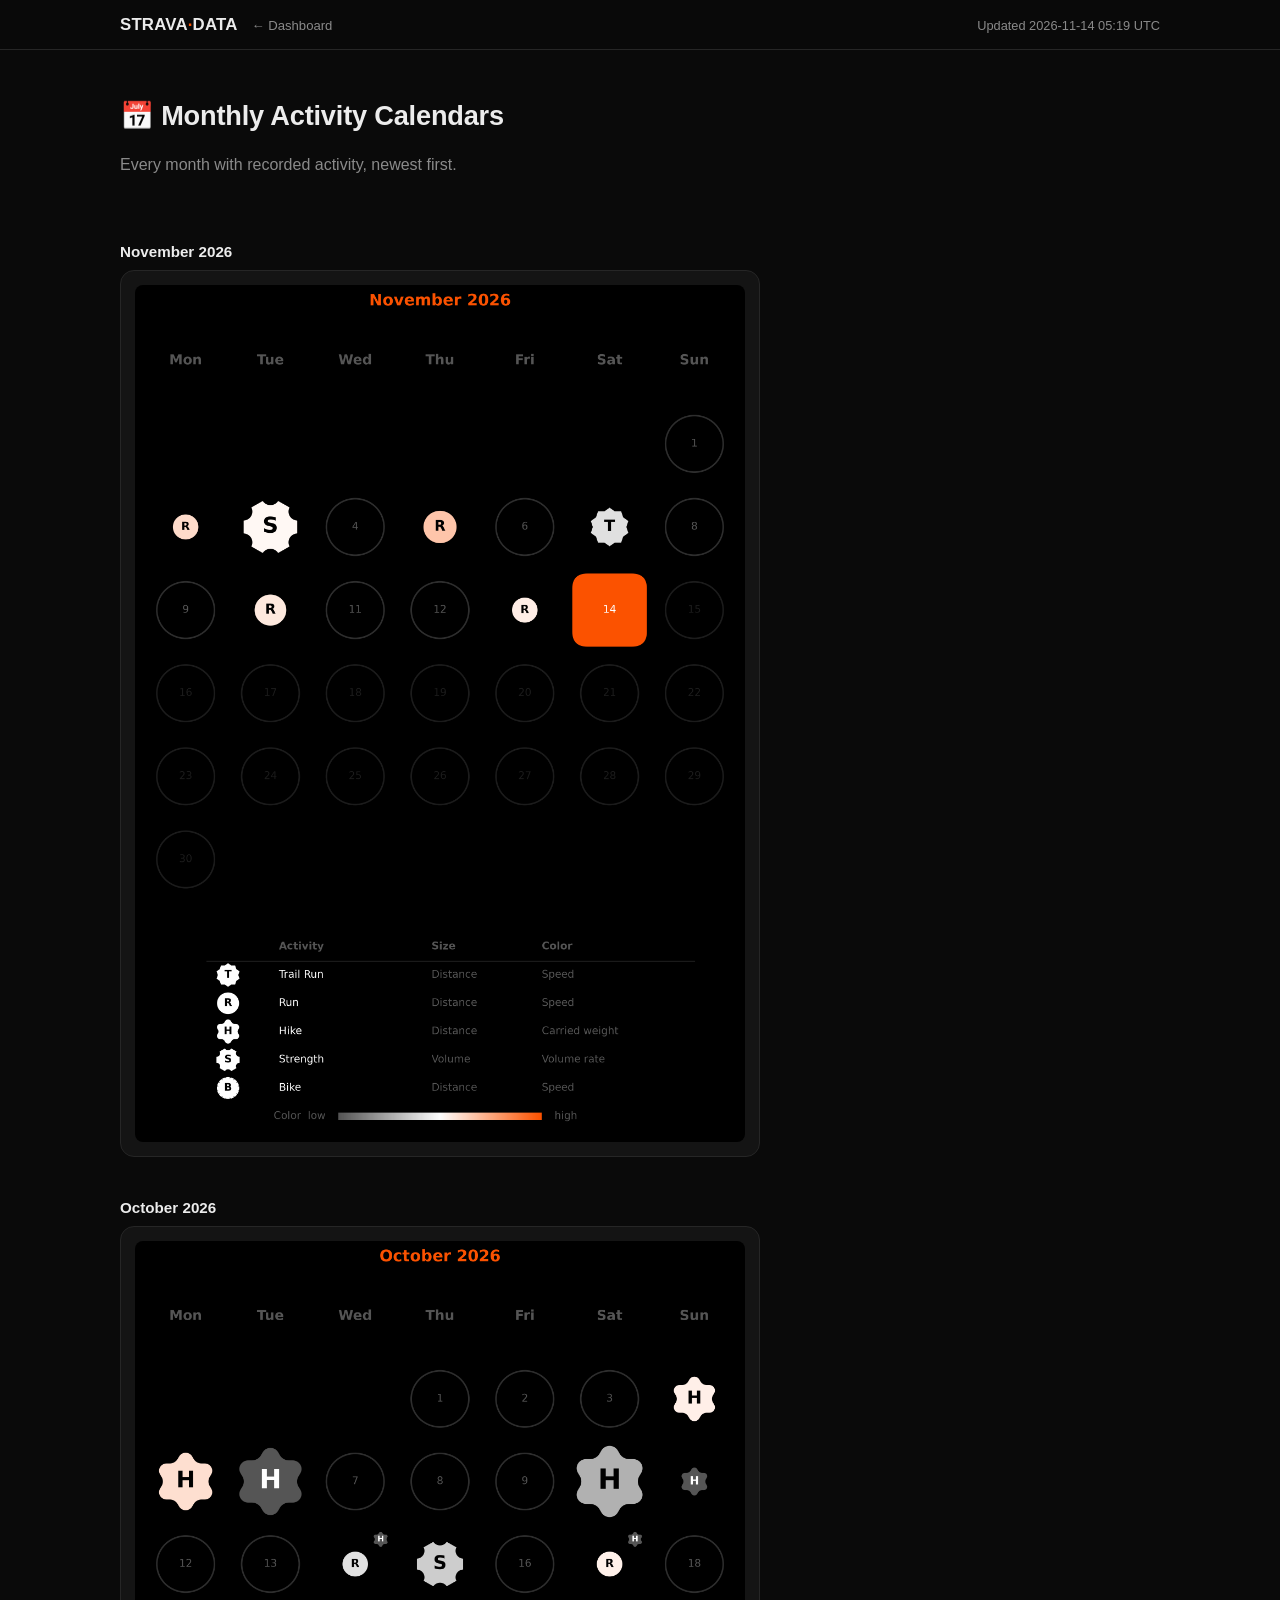
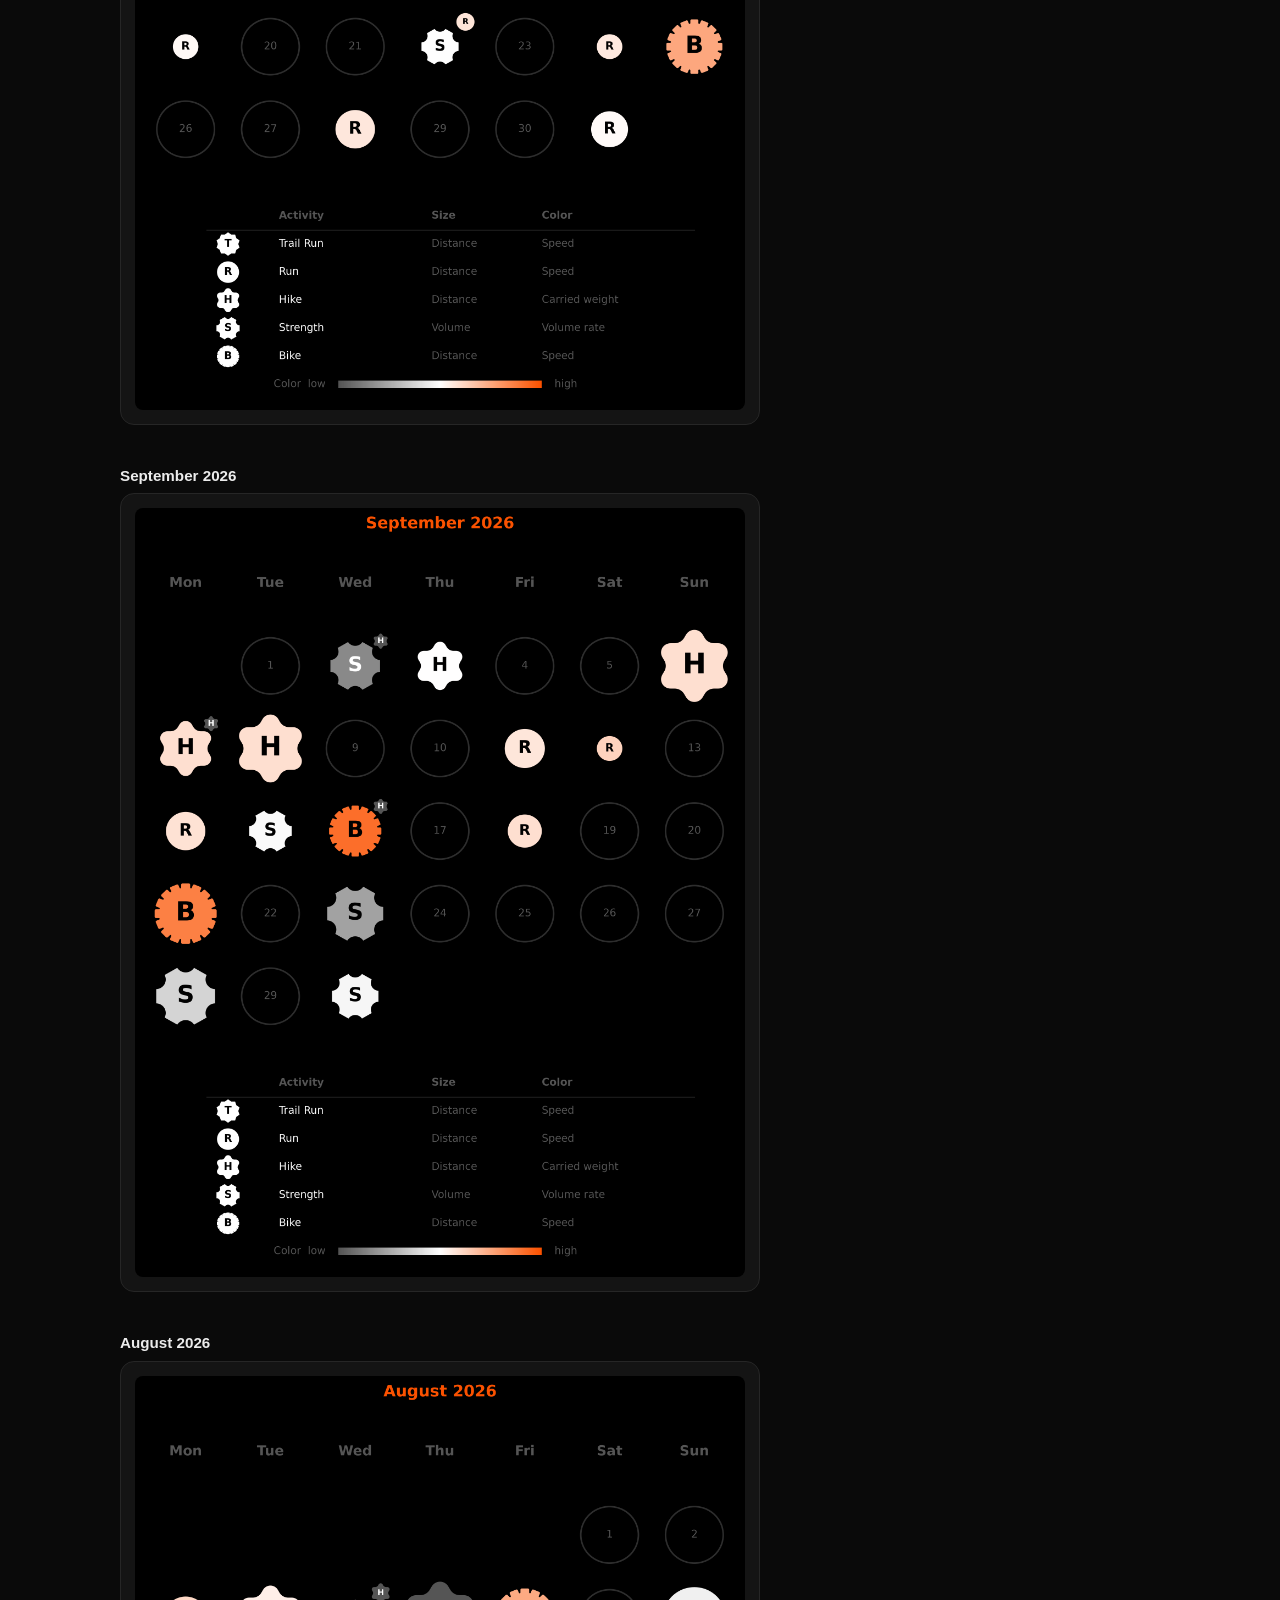
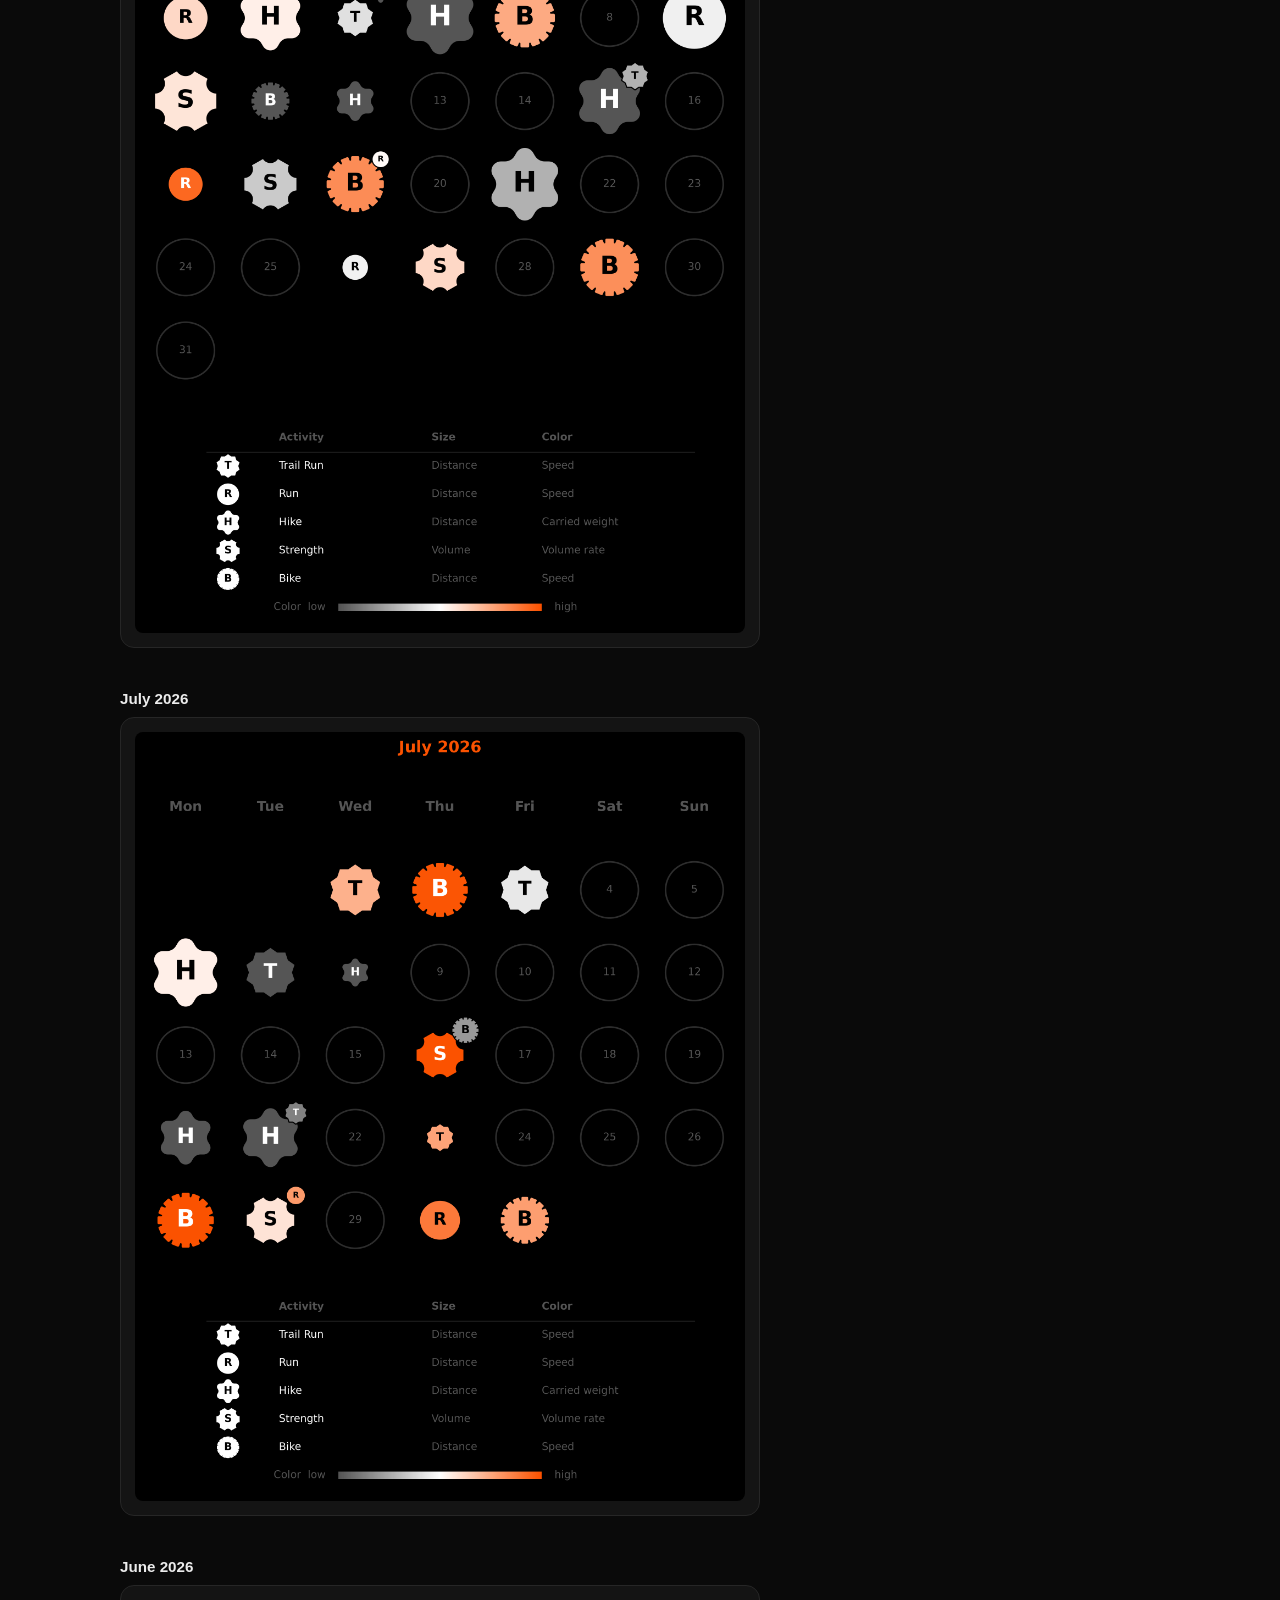
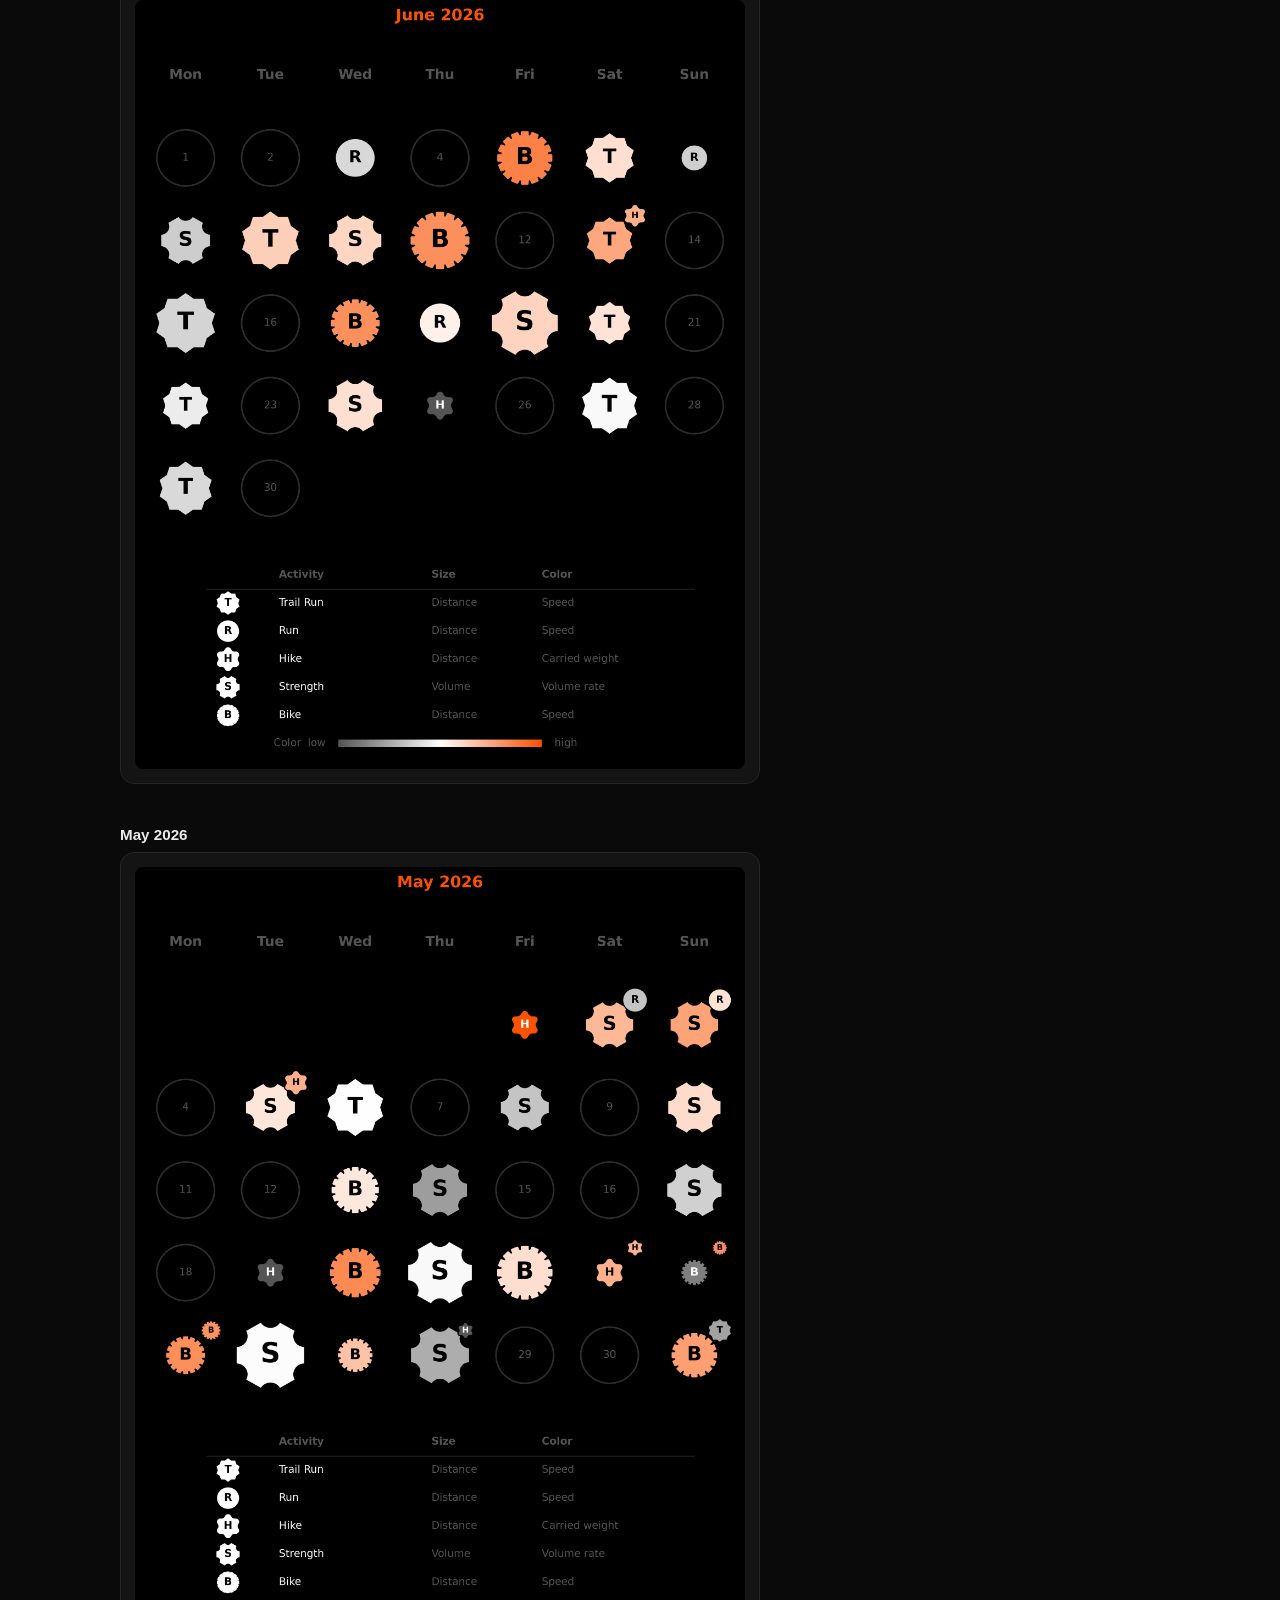
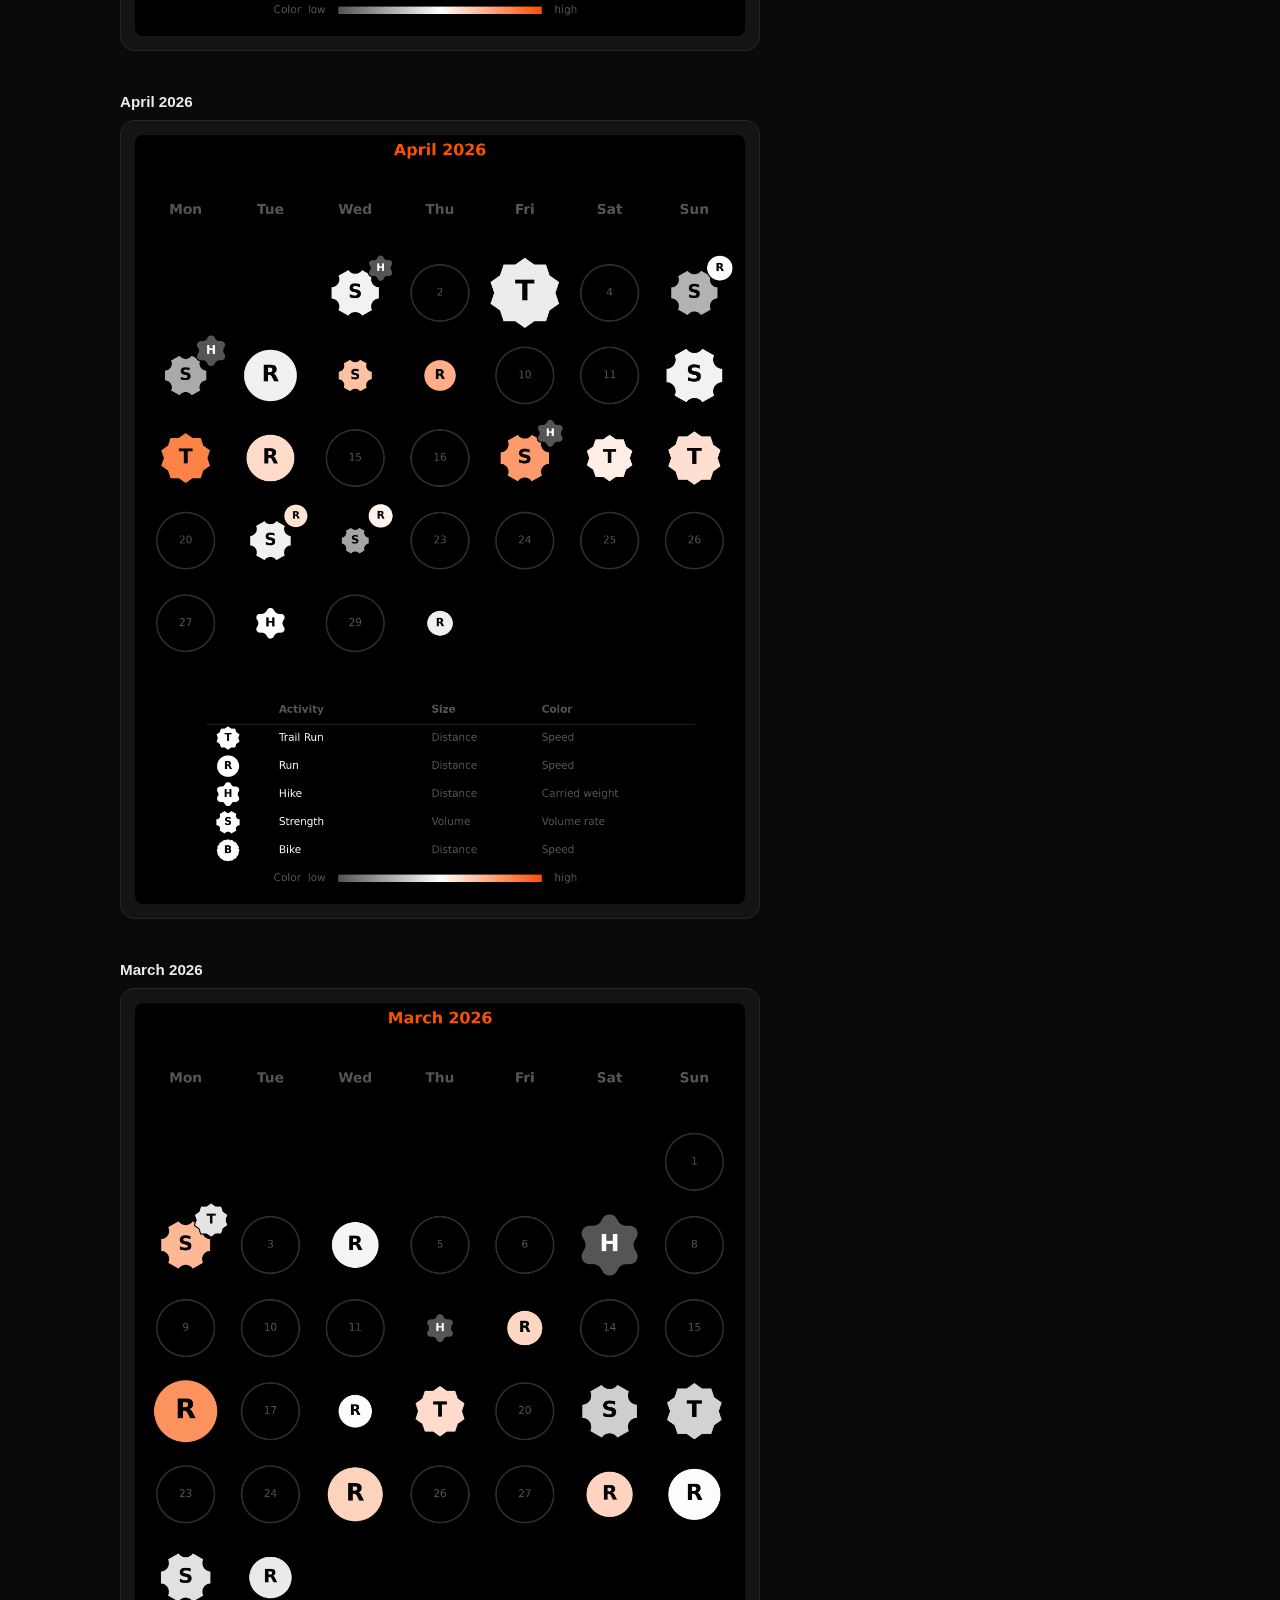
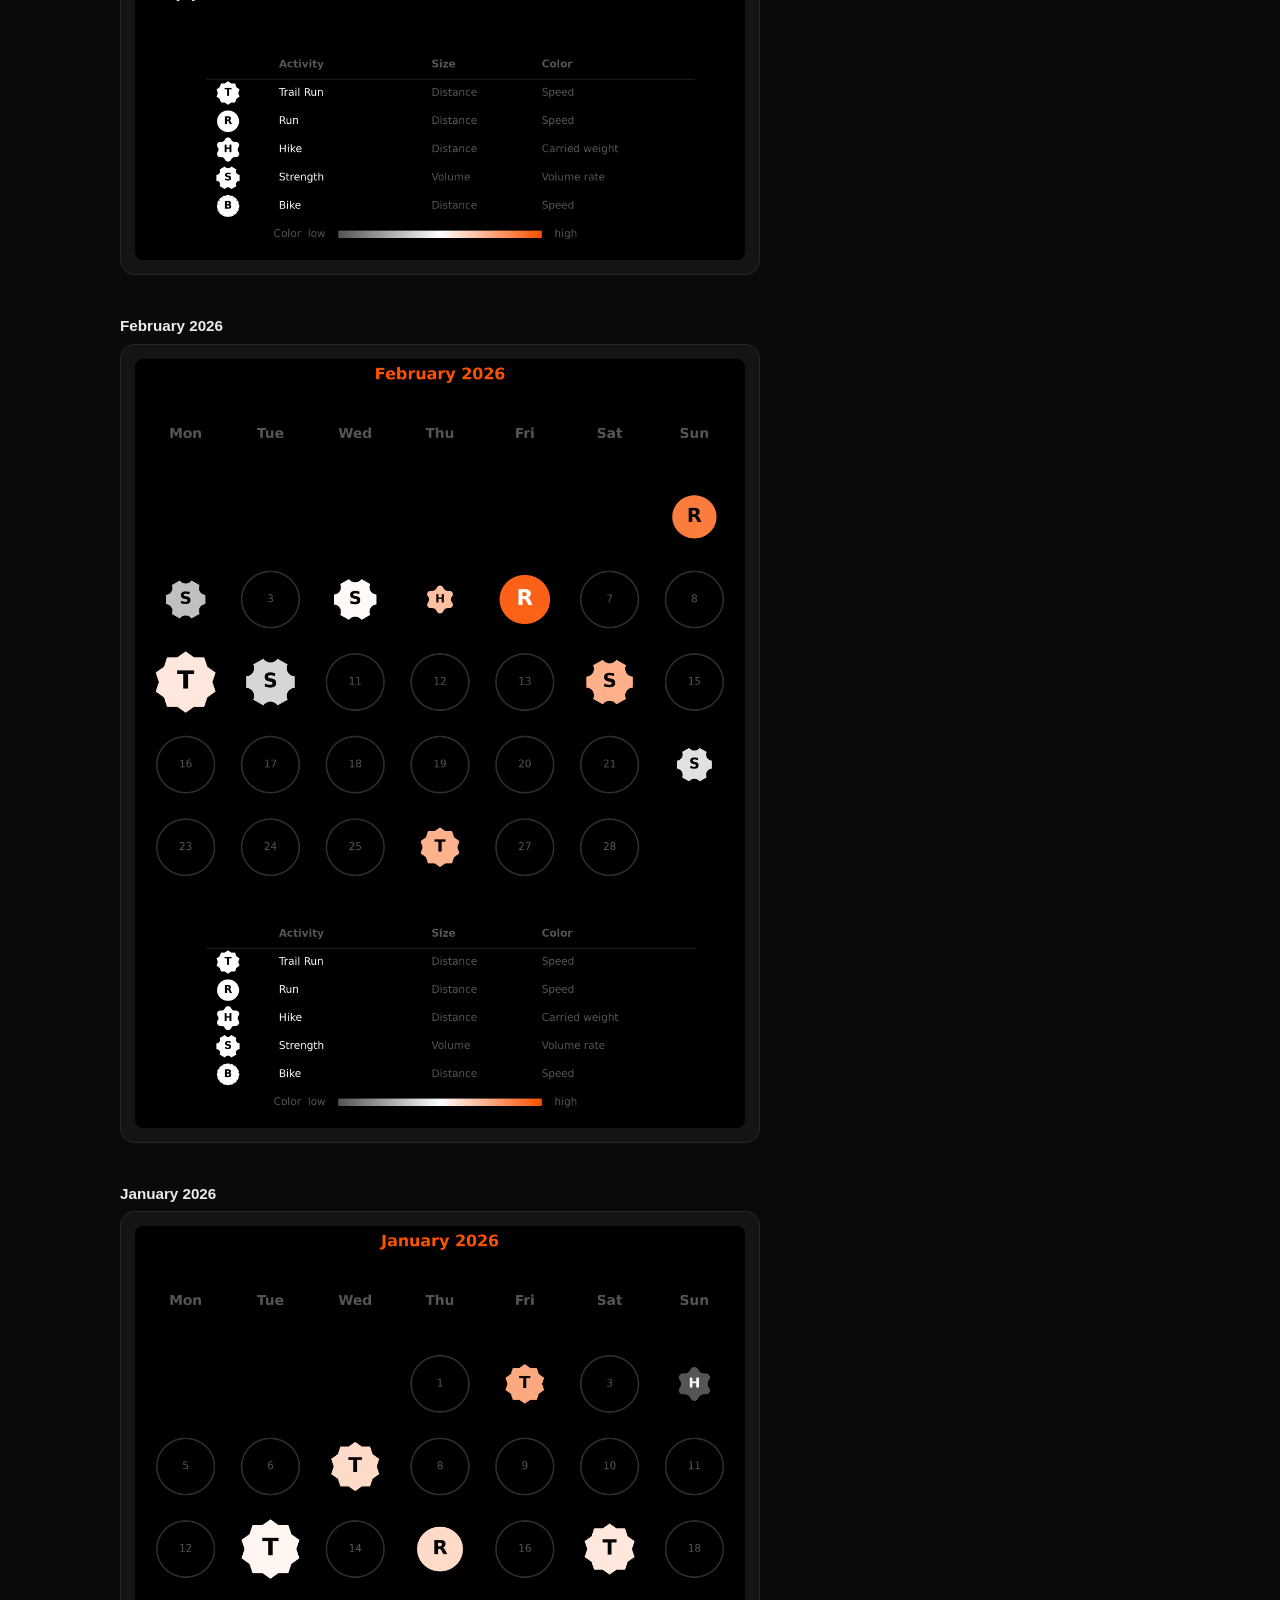
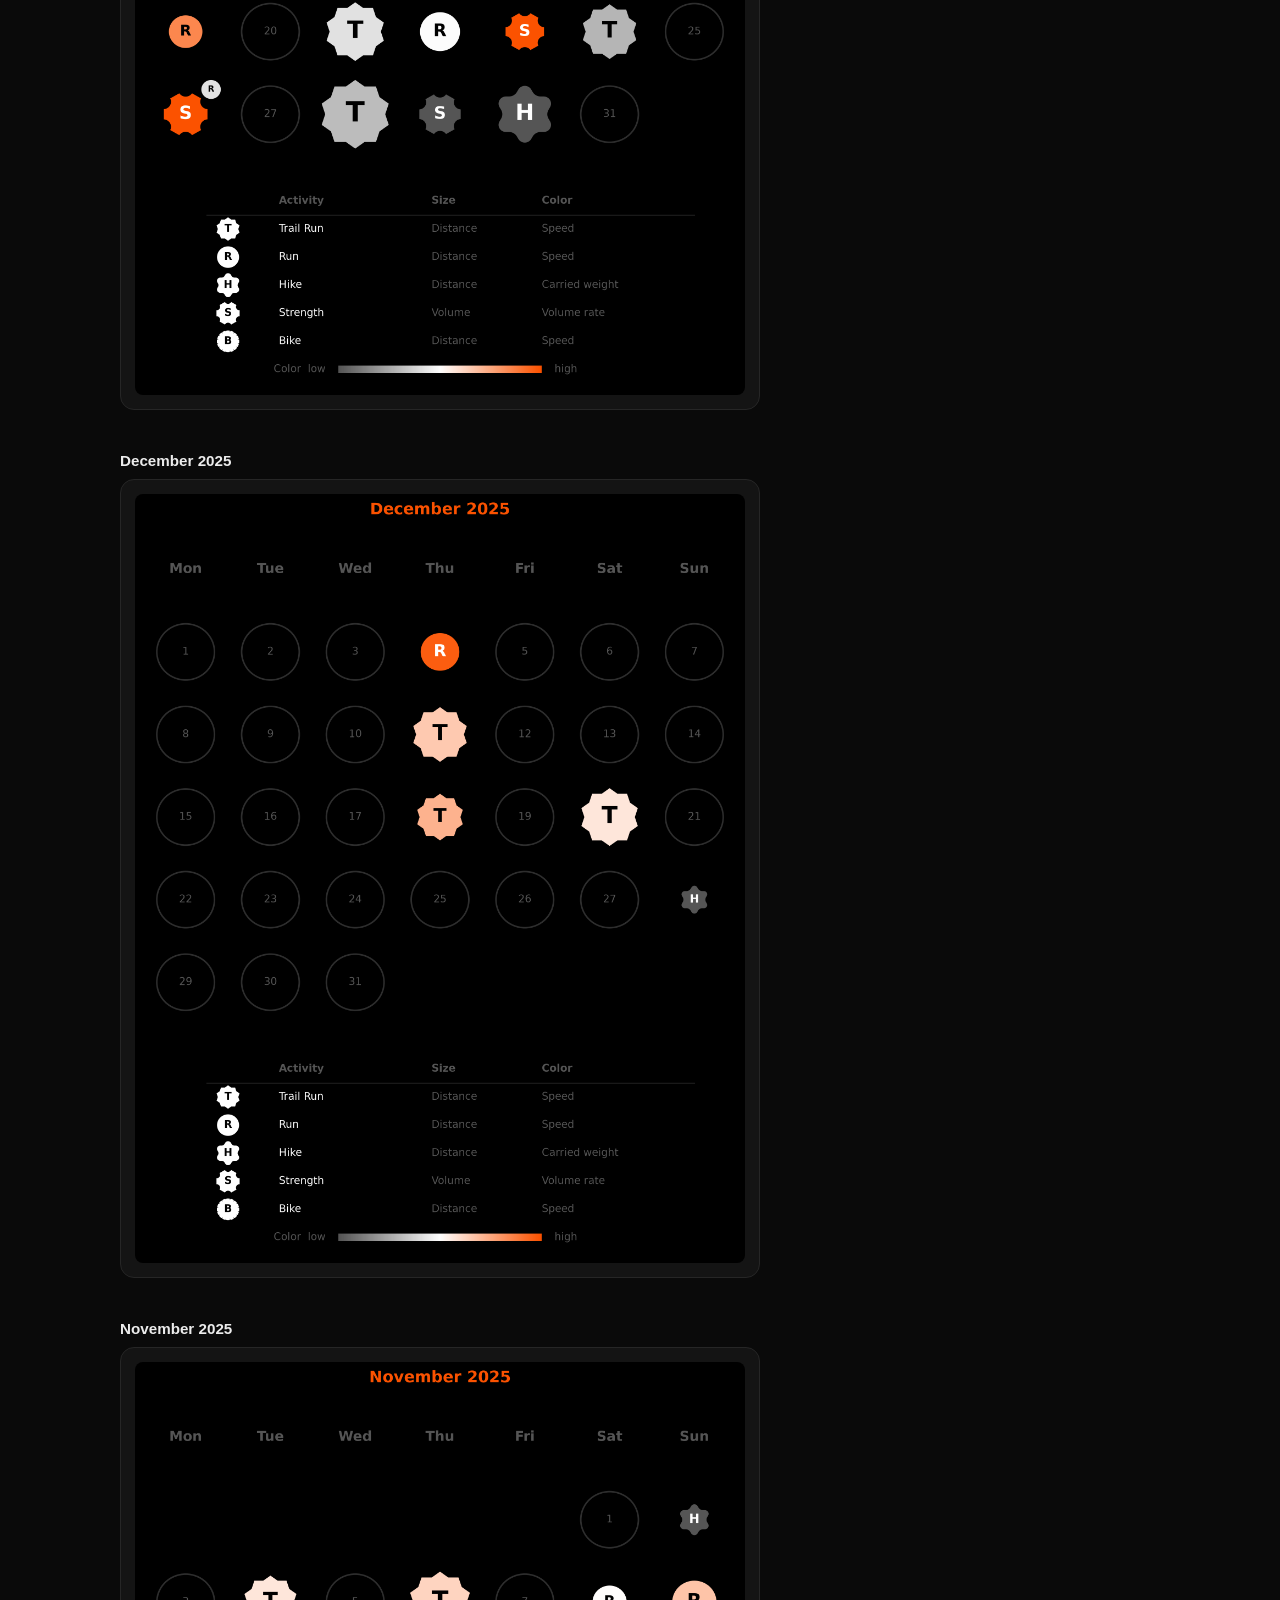
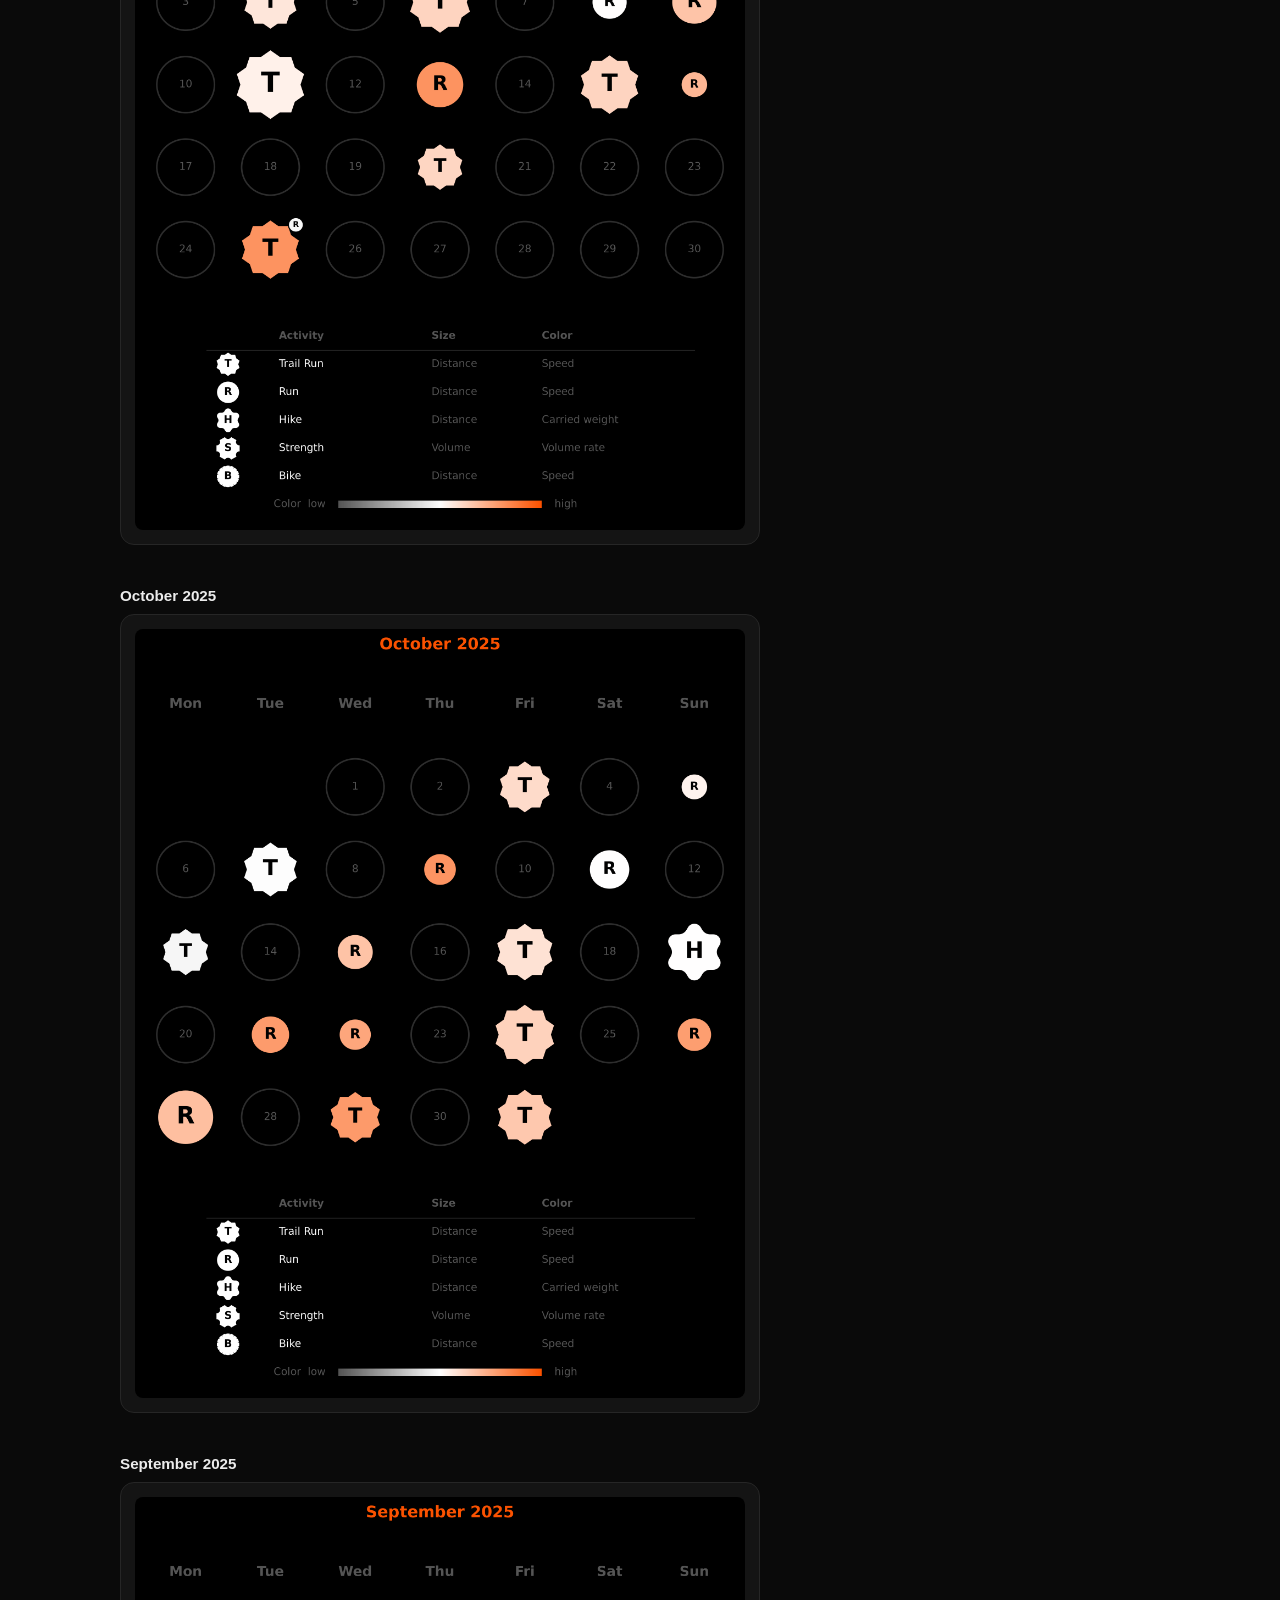
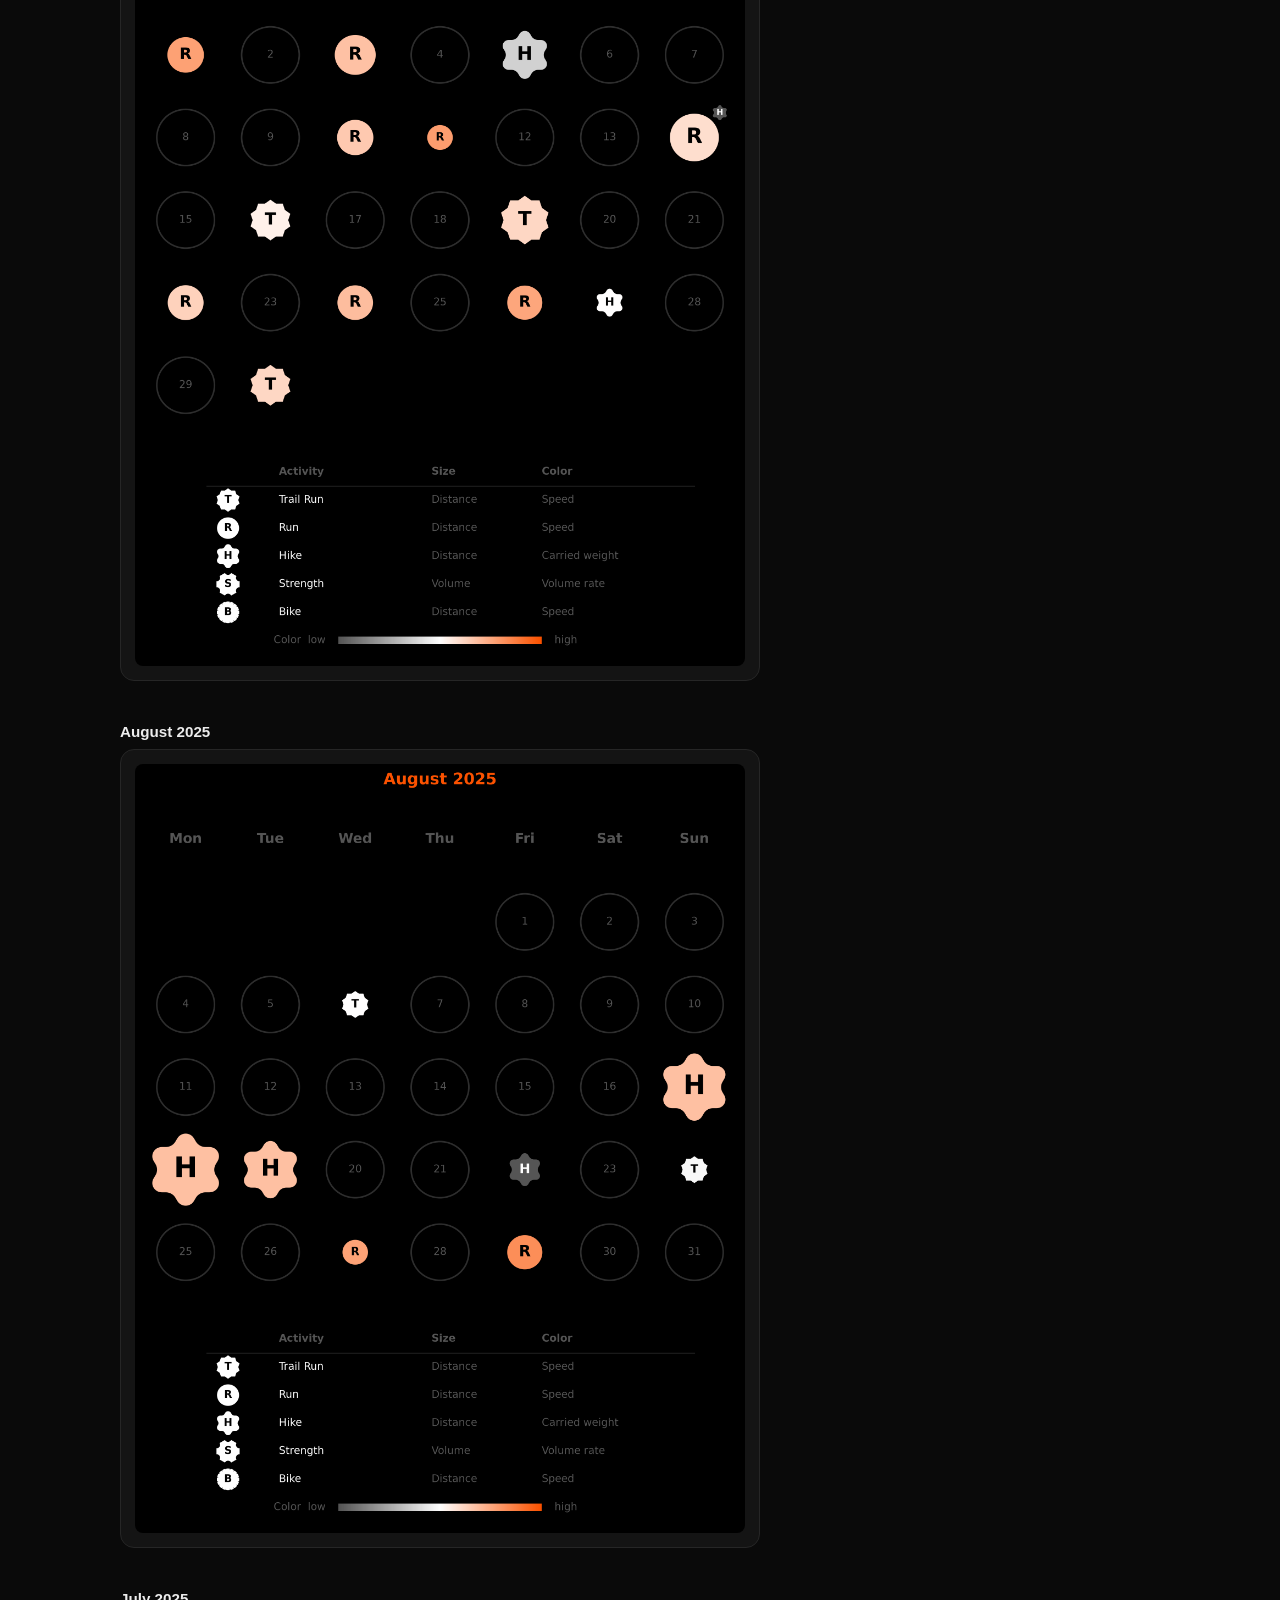
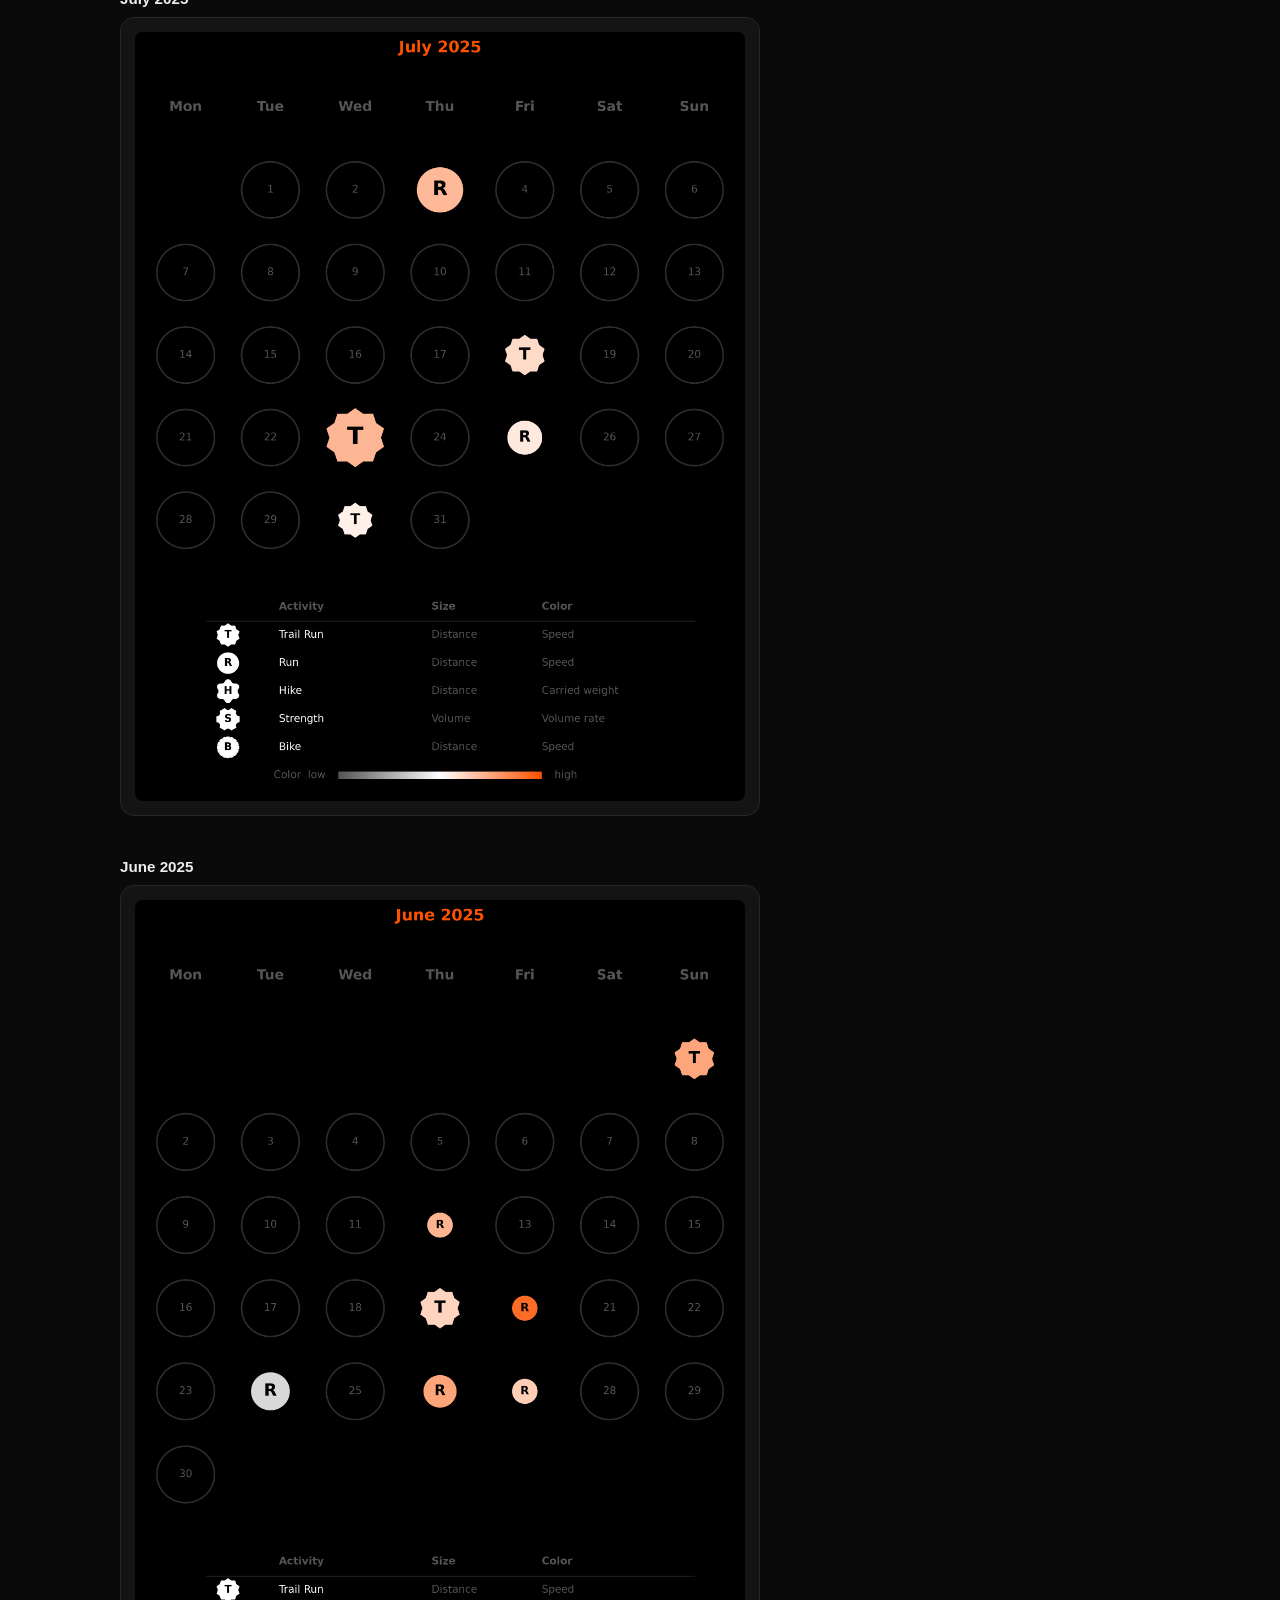
==== commit 862c5d45: "Update plots from Strava - 2026-11-14" ====
--- a/web/calendar.html
+++ b/web/calendar.html
@@ -8,92 +8,92 @@
 <link rel="stylesheet" href="style.css">
 </head>
 <body>
-<header class="topbar"><div class="topbar-inner"><span class="brand">STRAVA<span class="dot">·</span>DATA</span><nav class="nav"><a href="index.html">← Dashboard</a></nav><span class="meta">Updated 2026-11-07 12:17 UTC</span></div></header>
+<header class="topbar"><div class="topbar-inner"><span class="brand">STRAVA<span class="dot">·</span>DATA</span><nav class="nav"><a href="index.html">← Dashboard</a></nav><span class="meta">Updated 2026-11-14 05:19 UTC</span></div></header>
 <main class="wrap">
   <div class="hero"><h1>📅 Monthly Activity Calendars</h1><p>Every month with recorded activity, newest first.</p></div>
     <section>
       <div class="sub">November 2026</div>
-      <div class="card hero-plot"><img src="../plots/month_plots/2026-11.20261107121743.png" alt="November 2026" loading="lazy"></div>
+      <div class="card hero-plot"><img src="../plots/month_plots/2026-11.20261114051902.png" alt="November 2026" loading="lazy"></div>
     </section>
     <section>
       <div class="sub">October 2026</div>
-      <div class="card hero-plot"><img src="../plots/month_plots/2026-10.20261107121743.png" alt="October 2026" loading="lazy"></div>
+      <div class="card hero-plot"><img src="../plots/month_plots/2026-10.20261114051902.png" alt="October 2026" loading="lazy"></div>
     </section>
     <section>
       <div class="sub">September 2026</div>
-      <div class="card hero-plot"><img src="../plots/month_plots/2026-09.20261107121743.png" alt="September 2026" loading="lazy"></div>
+      <div class="card hero-plot"><img src="../plots/month_plots/2026-09.20261114051902.png" alt="September 2026" loading="lazy"></div>
     </section>
     <section>
       <div class="sub">August 2026</div>
-      <div class="card hero-plot"><img src="../plots/month_plots/2026-08.20261107121743.png" alt="August 2026" loading="lazy"></div>
+      <div class="card hero-plot"><img src="../plots/month_plots/2026-08.20261114051902.png" alt="August 2026" loading="lazy"></div>
     </section>
     <section>
       <div class="sub">July 2026</div>
-      <div class="card hero-plot"><img src="../plots/month_plots/2026-07.20261107121743.png" alt="July 2026" loading="lazy"></div>
+      <div class="card hero-plot"><img src="../plots/month_plots/2026-07.20261114051902.png" alt="July 2026" loading="lazy"></div>
     </section>
     <section>
       <div class="sub">June 2026</div>
-      <div class="card hero-plot"><img src="../plots/month_plots/2026-06.20261107121743.png" alt="June 2026" loading="lazy"></div>
+      <div class="card hero-plot"><img src="../plots/month_plots/2026-06.20261114051902.png" alt="June 2026" loading="lazy"></div>
     </section>
     <section>
       <div class="sub">May 2026</div>
-      <div class="card hero-plot"><img src="../plots/month_plots/2026-05.20261107121743.png" alt="May 2026" loading="lazy"></div>
+      <div class="card hero-plot"><img src="../plots/month_plots/2026-05.20261114051902.png" alt="May 2026" loading="lazy"></div>
     </section>
     <section>
       <div class="sub">April 2026</div>
-      <div class="card hero-plot"><img src="../plots/month_plots/2026-04.20261107121743.png" alt="April 2026" loading="lazy"></div>
+      <div class="card hero-plot"><img src="../plots/month_plots/2026-04.20261114051902.png" alt="April 2026" loading="lazy"></div>
     </section>
     <section>
       <div class="sub">March 2026</div>
-      <div class="card hero-plot"><img src="../plots/month_plots/2026-03.20261107121743.png" alt="March 2026" loading="lazy"></div>
+      <div class="card hero-plot"><img src="../plots/month_plots/2026-03.20261114051902.png" alt="March 2026" loading="lazy"></div>
     </section>
     <section>
       <div class="sub">February 2026</div>
-      <div class="card hero-plot"><img src="../plots/month_plots/2026-02.20261107121743.png" alt="February 2026" loading="lazy"></div>
+      <div class="card hero-plot"><img src="../plots/month_plots/2026-02.20261114051902.png" alt="February 2026" loading="lazy"></div>
     </section>
     <section>
       <div class="sub">January 2026</div>
-      <div class="card hero-plot"><img src="../plots/month_plots/2026-01.20261107121743.png" alt="January 2026" loading="lazy"></div>
+      <div class="card hero-plot"><img src="../plots/month_plots/2026-01.20261114051902.png" alt="January 2026" loading="lazy"></div>
     </section>
     <section>
       <div class="sub">December 2025</div>
-      <div class="card hero-plot"><img src="../plots/month_plots/2025-12.20261107121743.png" alt="December 2025" loading="lazy"></div>
+      <div class="card hero-plot"><img src="../plots/month_plots/2025-12.20261114051902.png" alt="December 2025" loading="lazy"></div>
     </section>
     <section>
       <div class="sub">November 2025</div>
-      <div class="card hero-plot"><img src="../plots/month_plots/2025-11.20261107121743.png" alt="November 2025" loading="lazy"></div>
+      <div class="card hero-plot"><img src="../plots/month_plots/2025-11.20261114051902.png" alt="November 2025" loading="lazy"></div>
     </section>
     <section>
       <div class="sub">October 2025</div>
-      <div class="card hero-plot"><img src="../plots/month_plots/2025-10.20261107121743.png" alt="October 2025" loading="lazy"></div>
+      <div class="card hero-plot"><img src="../plots/month_plots/2025-10.20261114051902.png" alt="October 2025" loading="lazy"></div>
     </section>
     <section>
       <div class="sub">September 2025</div>
-      <div class="card hero-plot"><img src="../plots/month_plots/2025-09.20261107121743.png" alt="September 2025" loading="lazy"></div>
+      <div class="card hero-plot"><img src="../plots/month_plots/2025-09.20261114051902.png" alt="September 2025" loading="lazy"></div>
     </section>
     <section>
       <div class="sub">August 2025</div>
-      <div class="card hero-plot"><img src="../plots/month_plots/2025-08.20261107121743.png" alt="August 2025" loading="lazy"></div>
+      <div class="card hero-plot"><img src="../plots/month_plots/2025-08.20261114051902.png" alt="August 2025" loading="lazy"></div>
     </section>
     <section>
       <div class="sub">July 2025</div>
-      <div class="card hero-plot"><img src="../plots/month_plots/2025-07.20261107121743.png" alt="July 2025" loading="lazy"></div>
+      <div class="card hero-plot"><img src="../plots/month_plots/2025-07.20261114051902.png" alt="July 2025" loading="lazy"></div>
     </section>
     <section>
       <div class="sub">June 2025</div>
-      <div class="card hero-plot"><img src="../plots/month_plots/2025-06.20261107121743.png" alt="June 2025" loading="lazy"></div>
+      <div class="card hero-plot"><img src="../plots/month_plots/2025-06.20261114051902.png" alt="June 2025" loading="lazy"></div>
     </section>
     <section>
       <div class="sub">May 2025</div>
-      <div class="card hero-plot"><img src="../plots/month_plots/2025-05.20261107121743.png" alt="May 2025" loading="lazy"></div>
+      <div class="card hero-plot"><img src="../plots/month_plots/2025-05.20261114051902.png" alt="May 2025" loading="lazy"></div>
     </section>
     <section>
       <div class="sub">April 2025</div>
-      <div class="card hero-plot"><img src="../plots/month_plots/2025-04.20261107121743.png" alt="April 2025" loading="lazy"></div>
+      <div class="card hero-plot"><img src="../plots/month_plots/2025-04.20261114051902.png" alt="April 2025" loading="lazy"></div>
     </section>
     <section>
       <div class="sub">March 2025</div>
-      <div class="card hero-plot"><img src="../plots/month_plots/2025-03.20261107121743.png" alt="March 2025" loading="lazy"></div>
+      <div class="card hero-plot"><img src="../plots/month_plots/2025-03.20261114051902.png" alt="March 2025" loading="lazy"></div>
     </section>
 </main>
 <footer>Auto-generated from the Strava API via GitHub Actions · <a href="https://github.com/JoeySpronck/strava_data">source</a></footer>
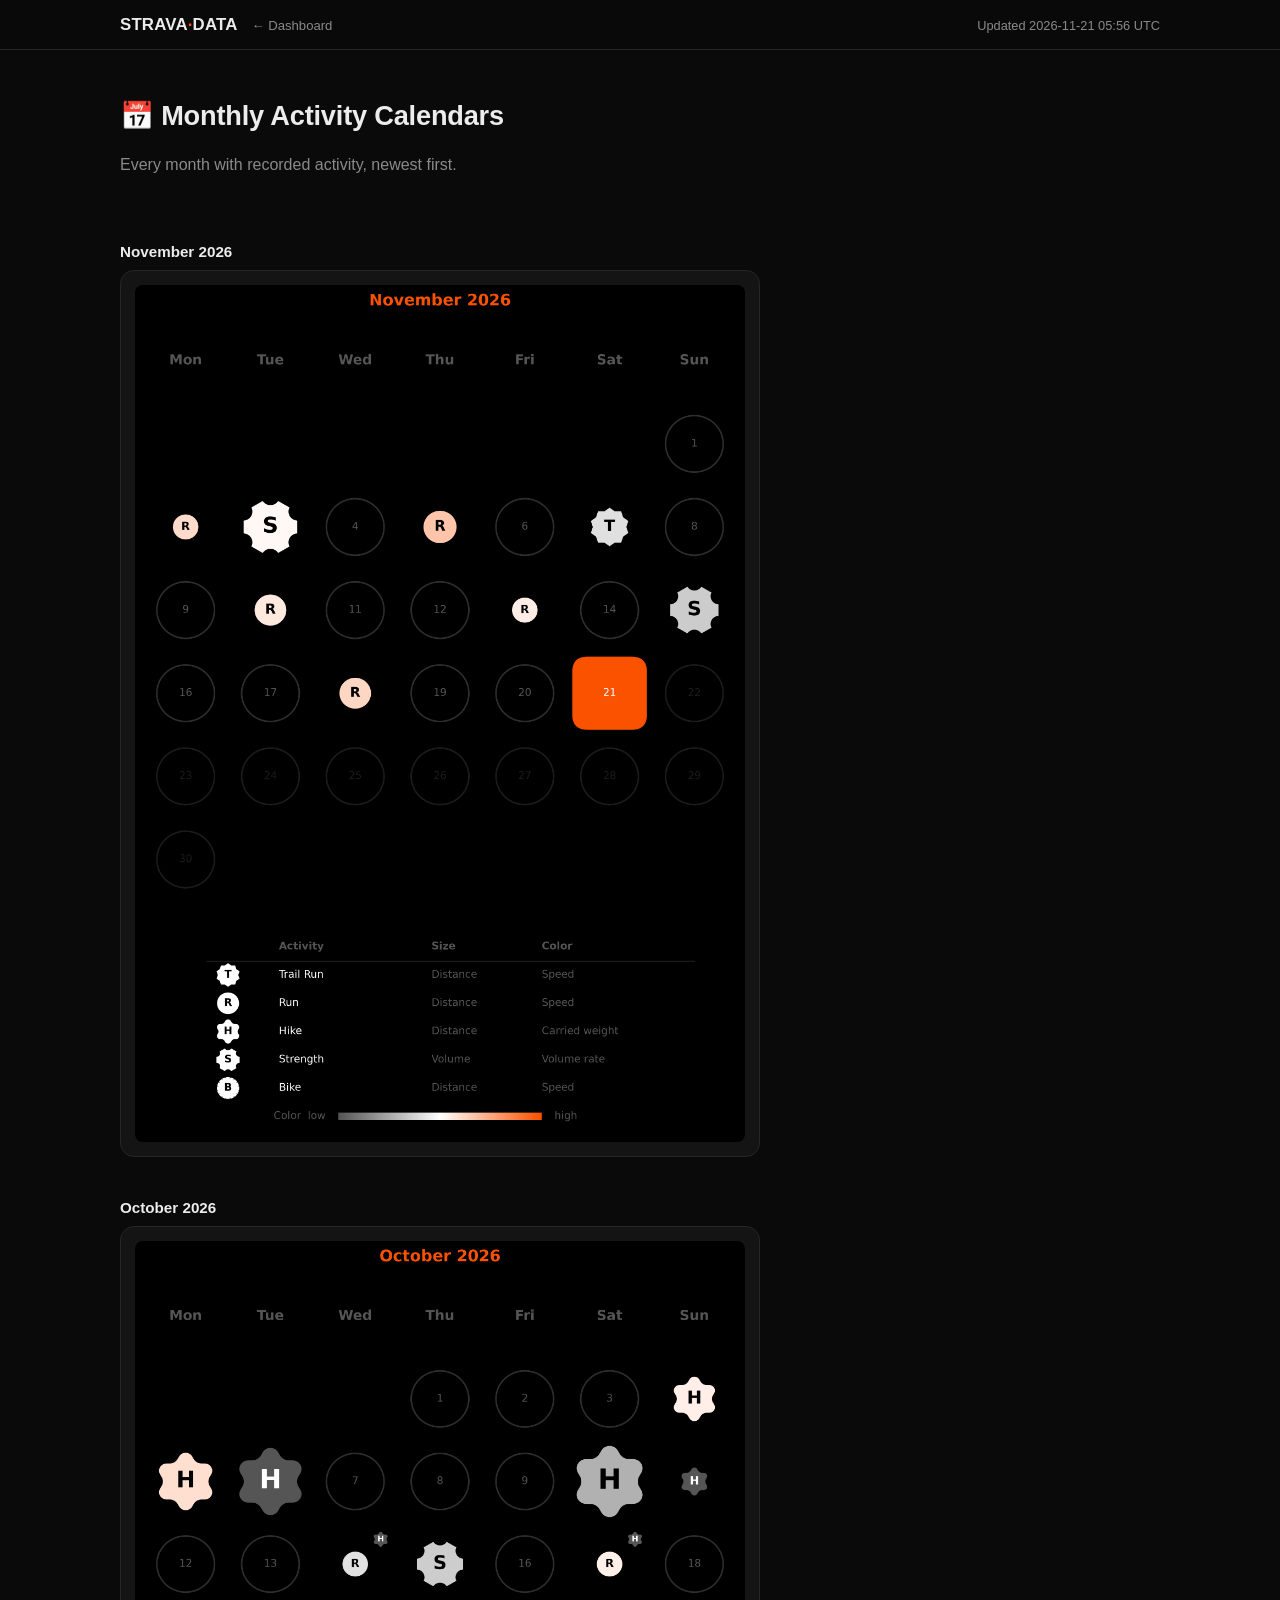
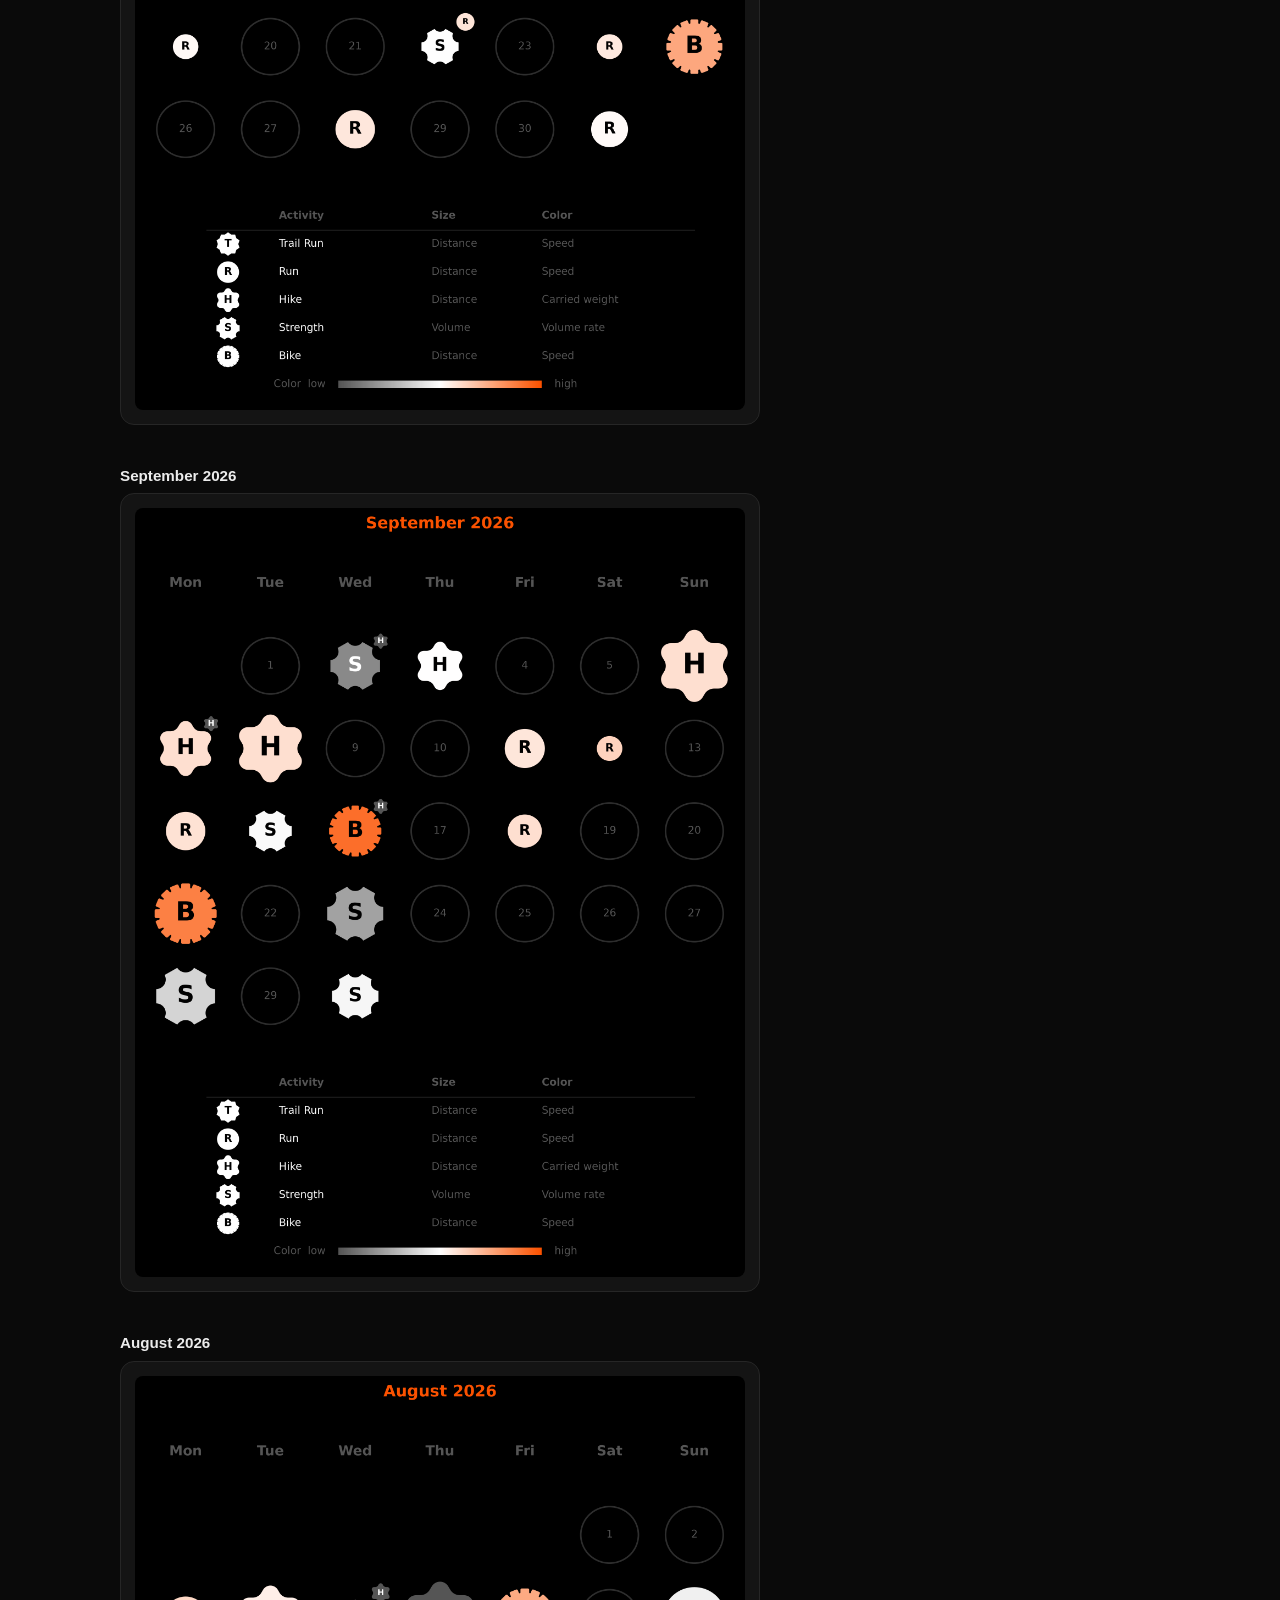
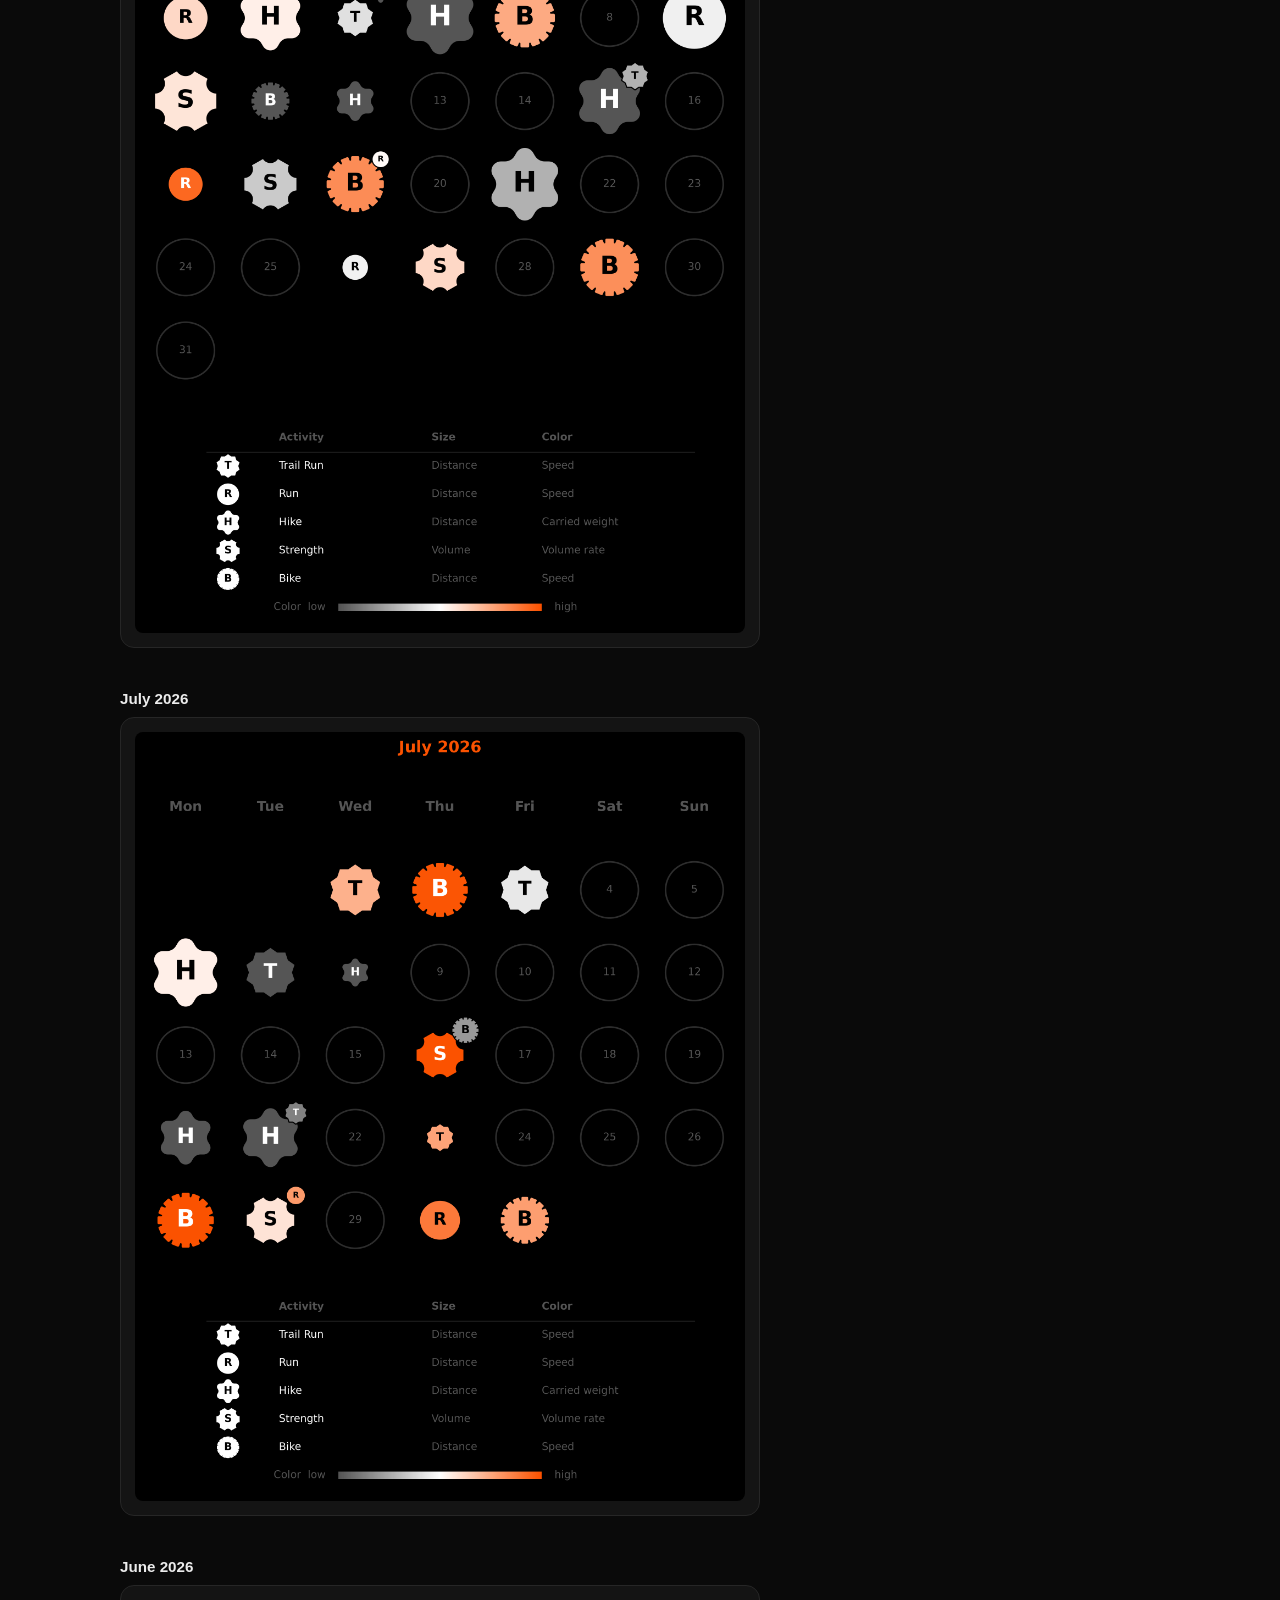
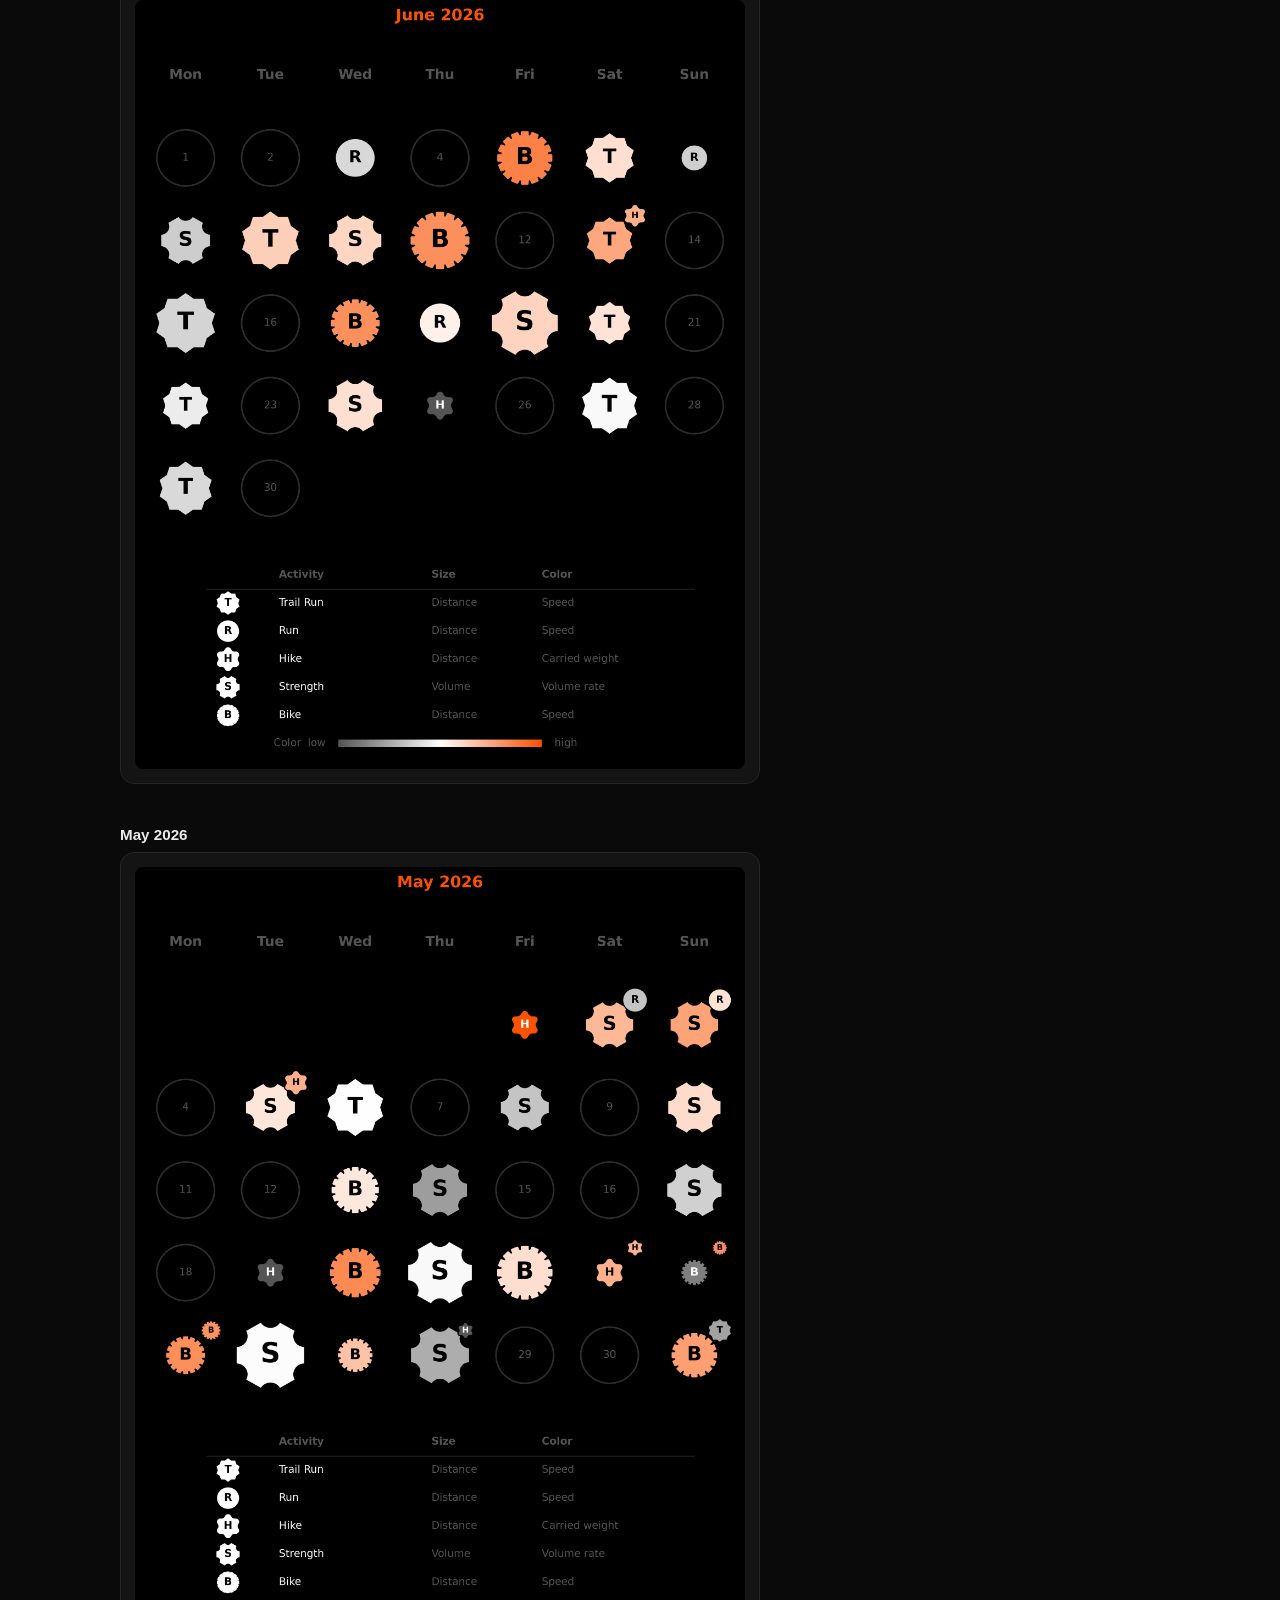
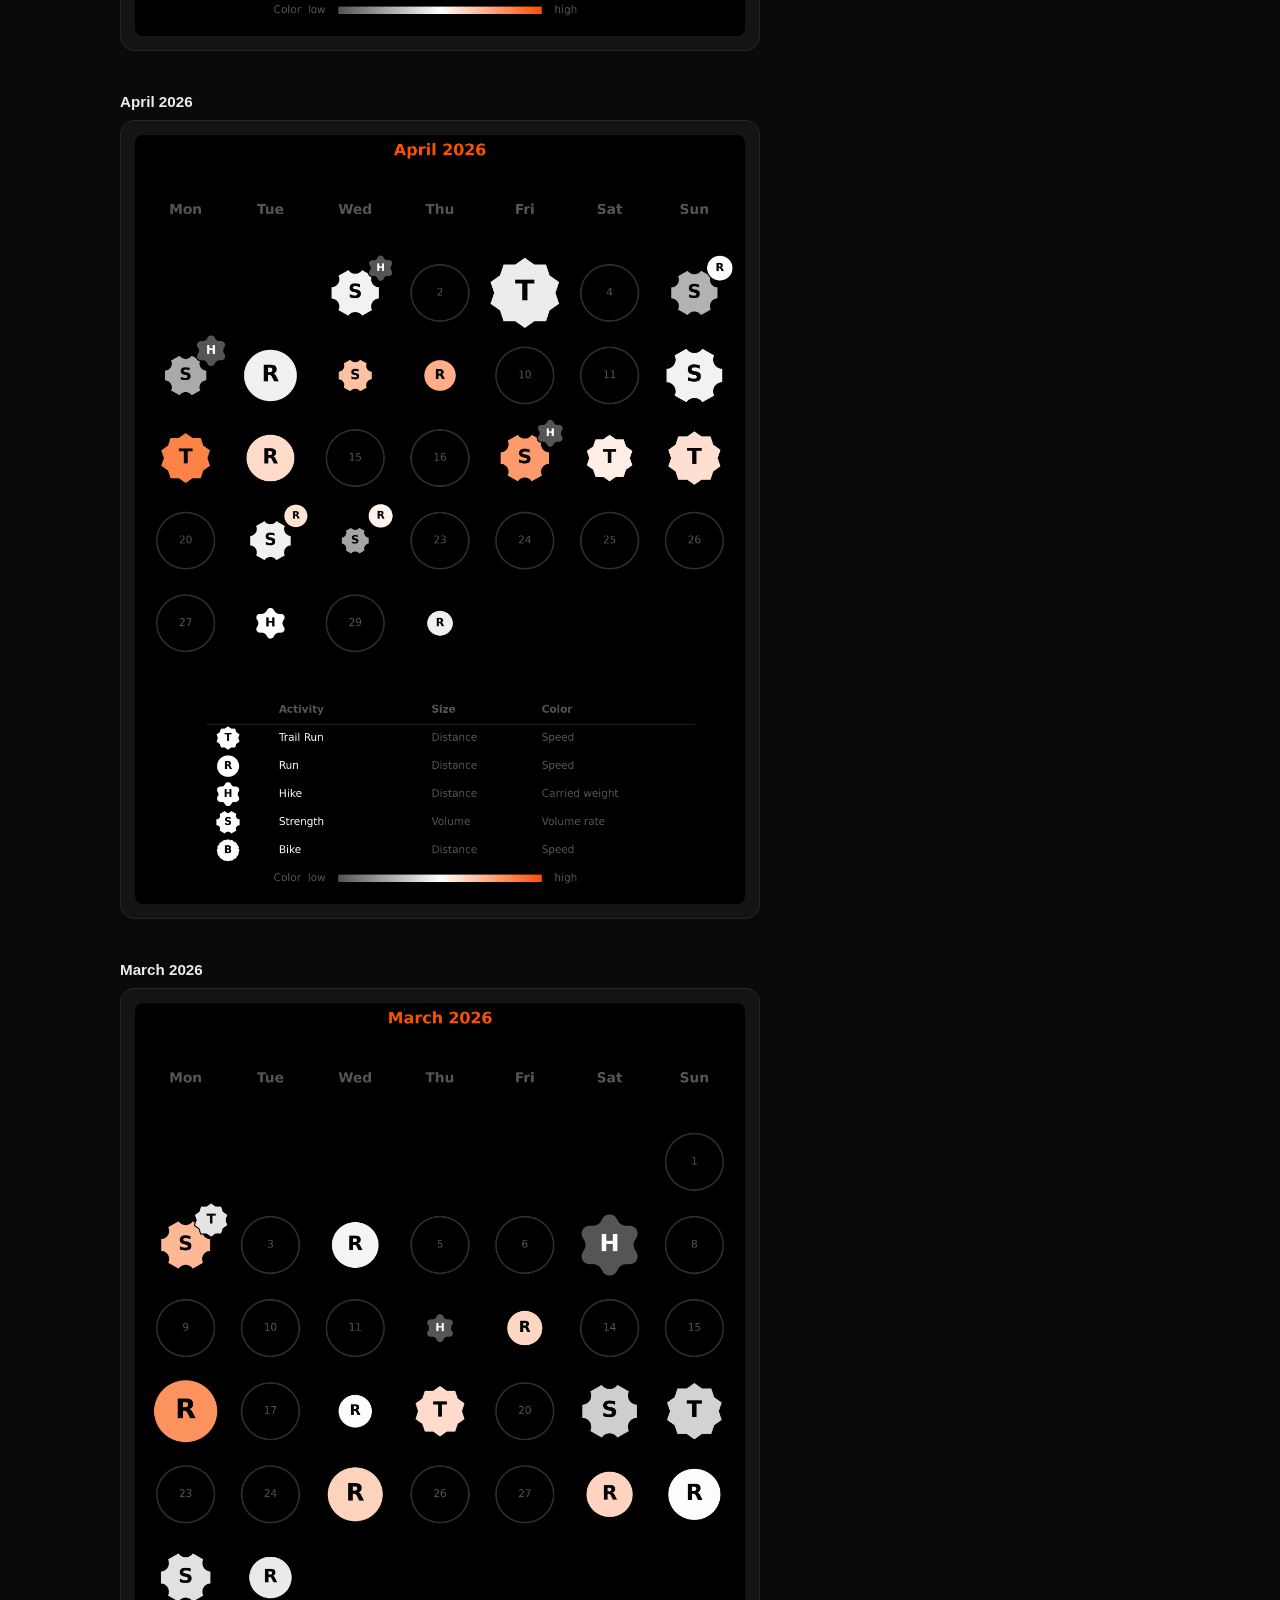
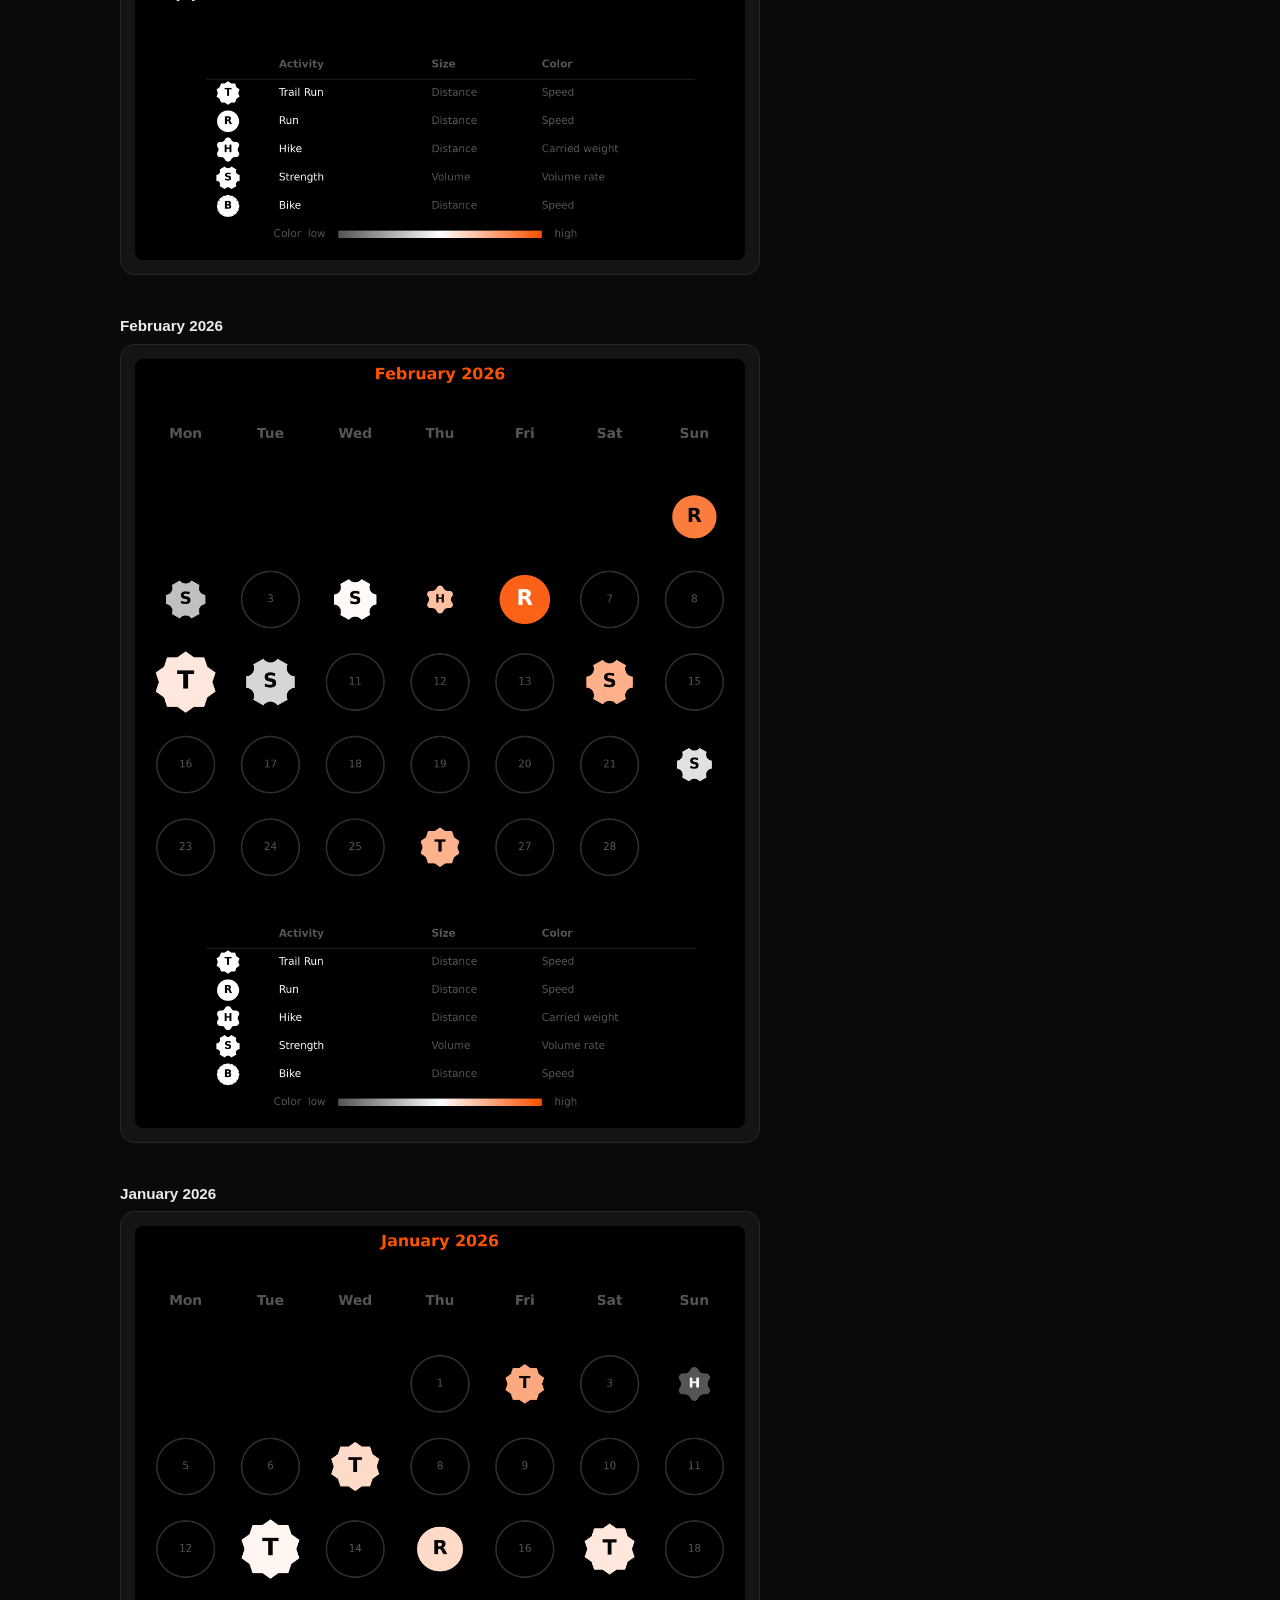
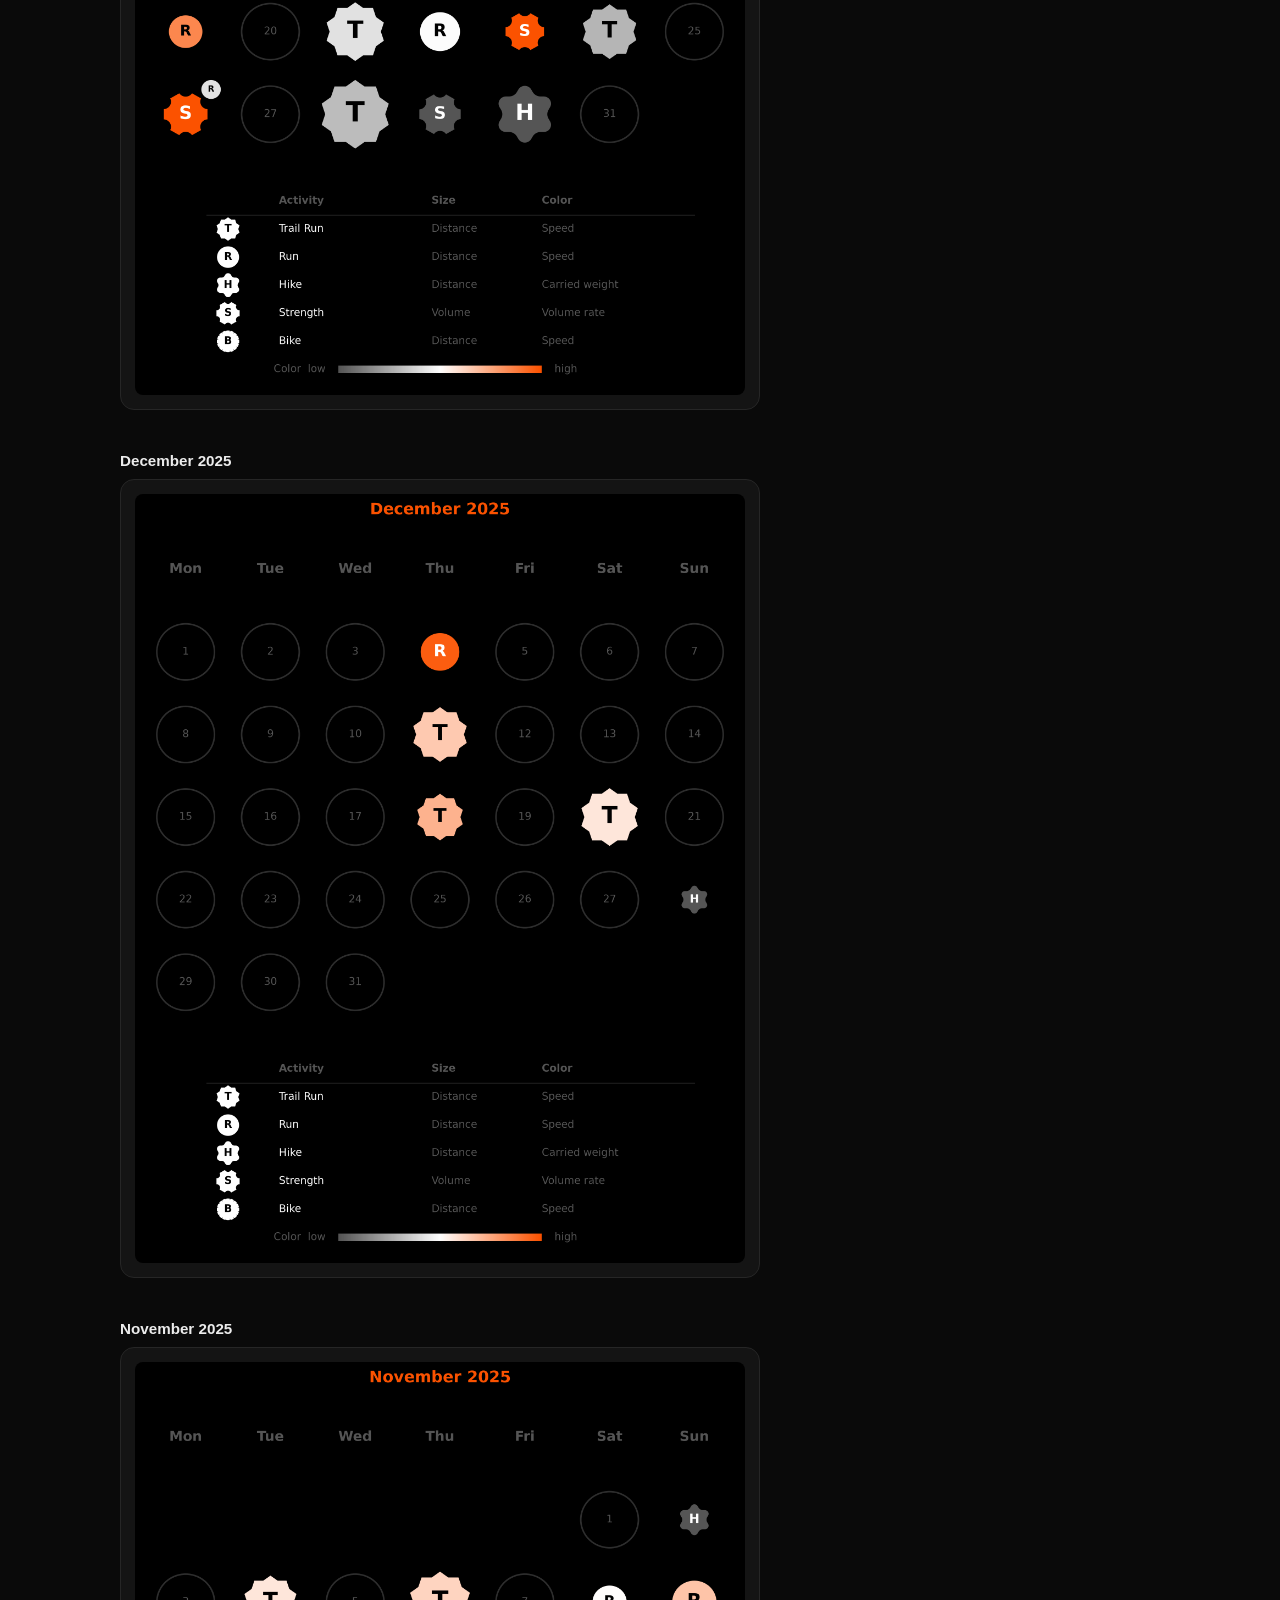
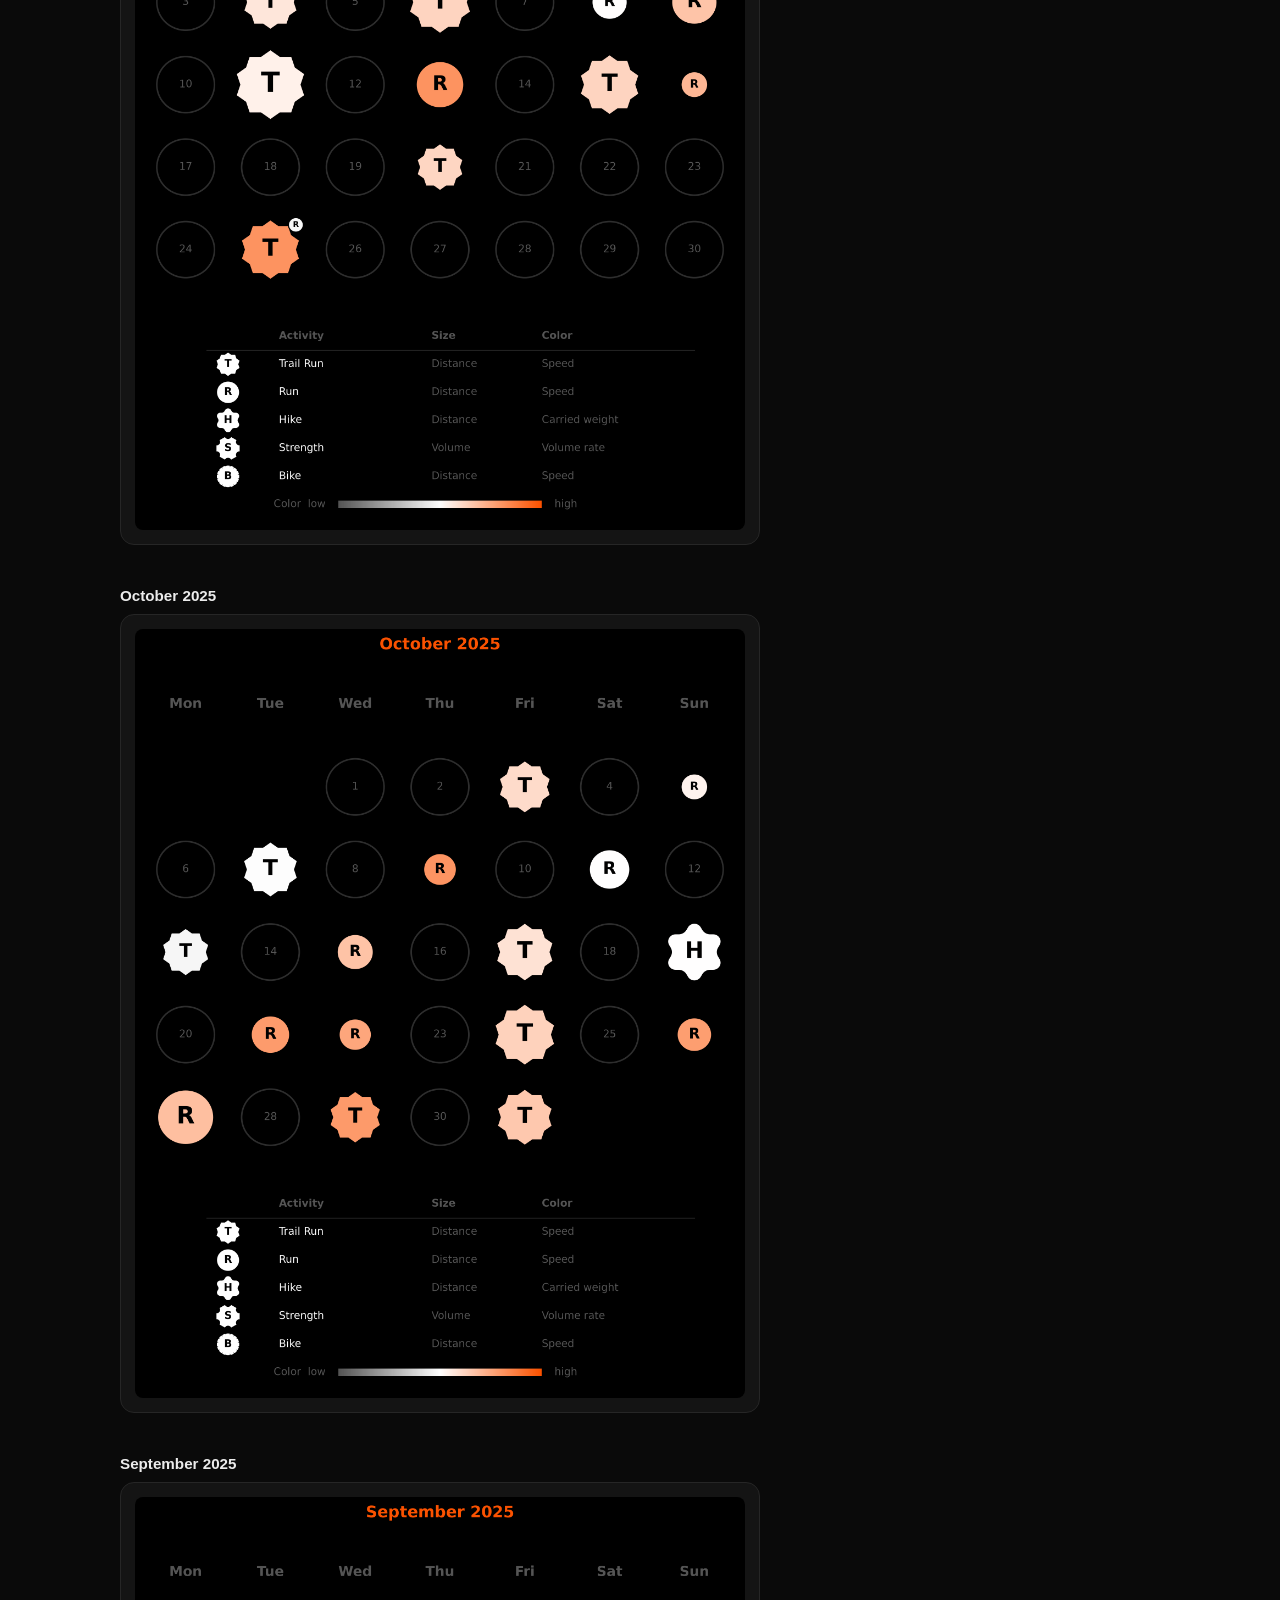
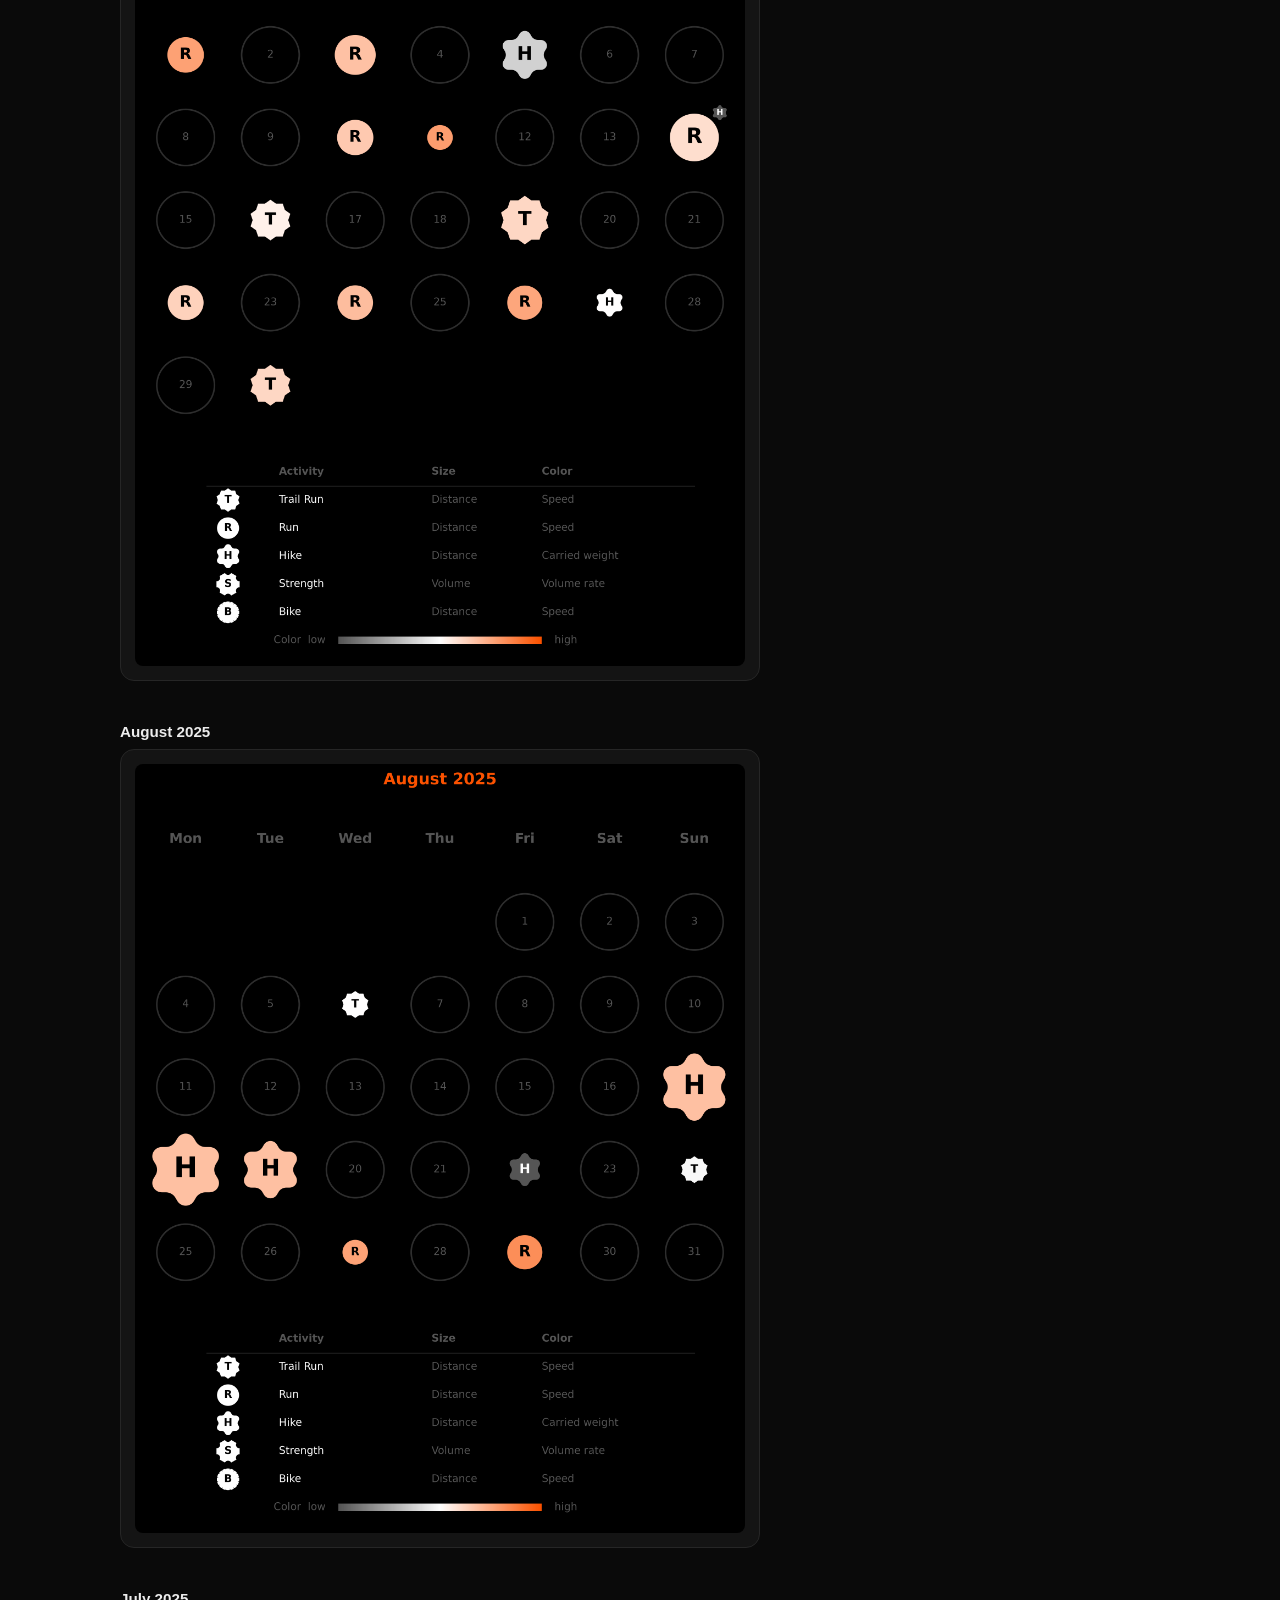
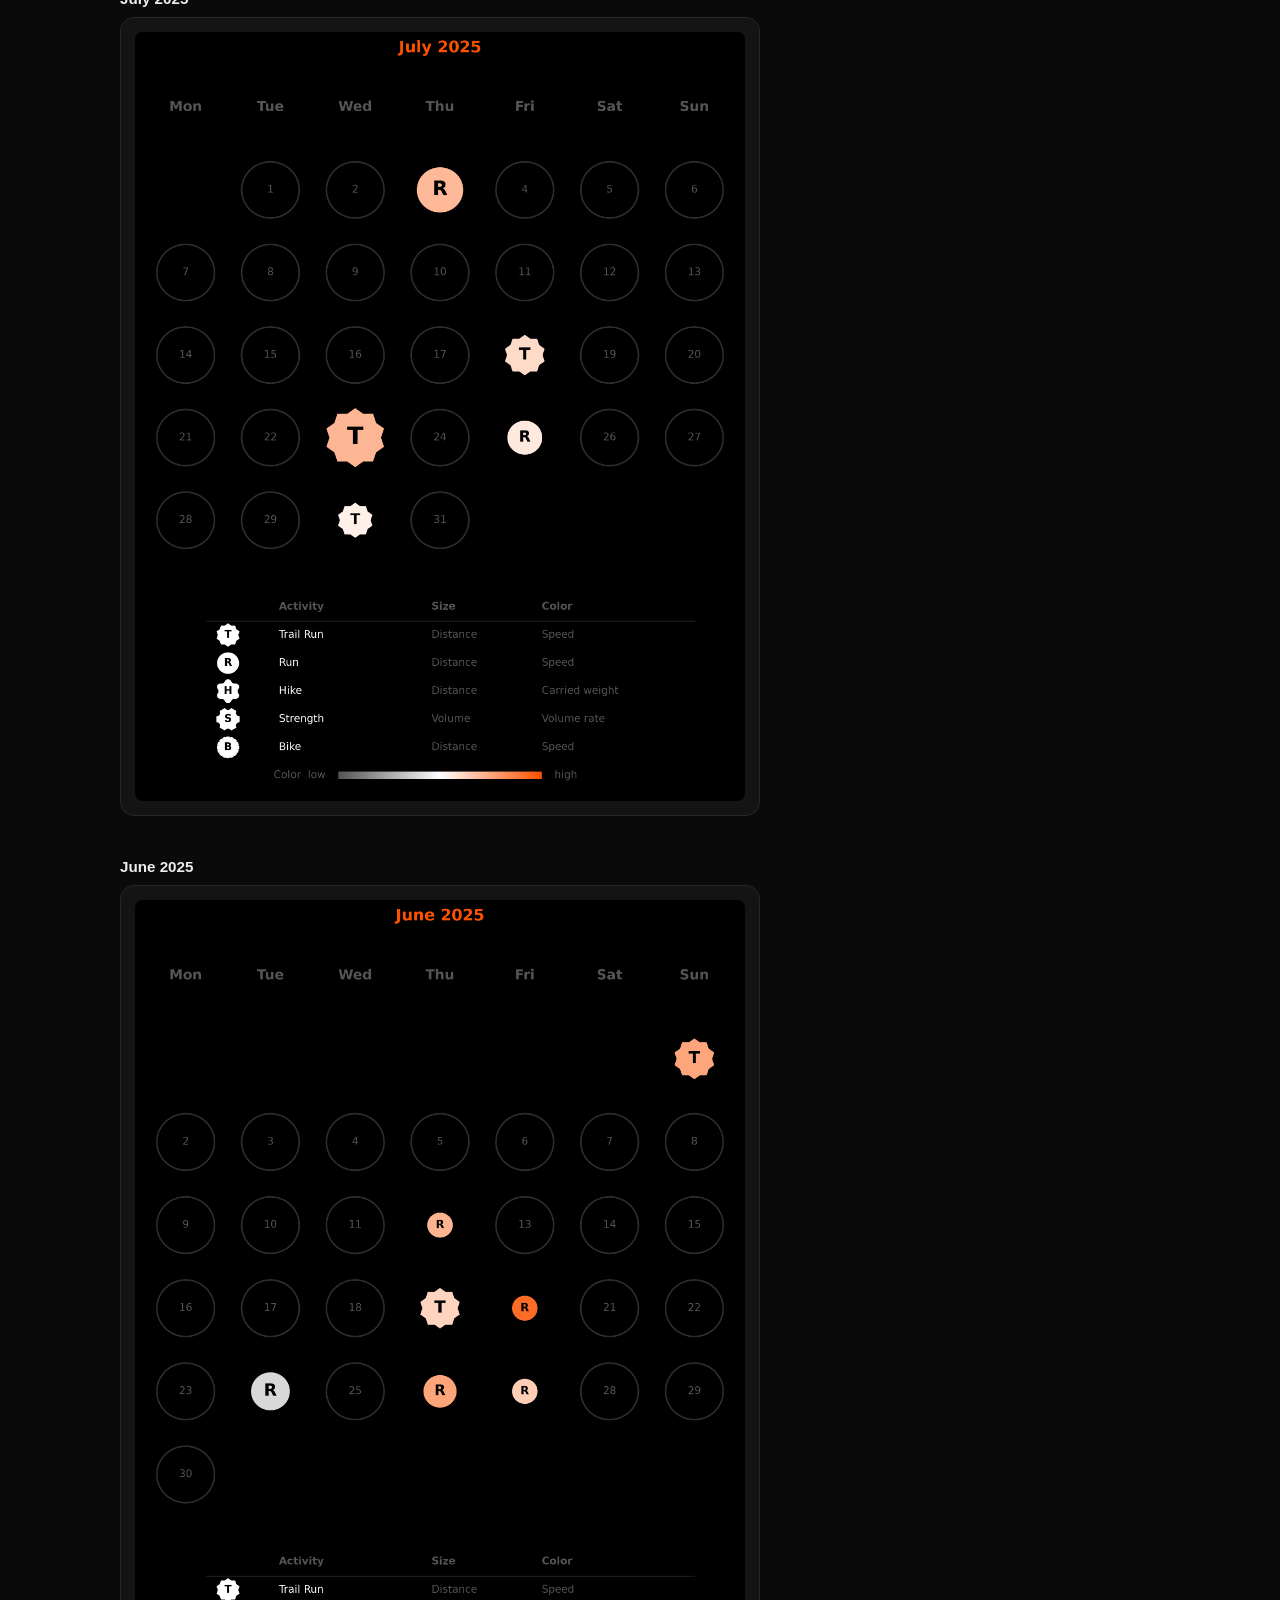
==== commit e448380a: "Update plots from Strava - 2026-11-21" ====
--- a/web/calendar.html
+++ b/web/calendar.html
@@ -8,92 +8,92 @@
 <link rel="stylesheet" href="style.css">
 </head>
 <body>
-<header class="topbar"><div class="topbar-inner"><span class="brand">STRAVA<span class="dot">·</span>DATA</span><nav class="nav"><a href="index.html">← Dashboard</a></nav><span class="meta">Updated 2026-11-14 05:19 UTC</span></div></header>
+<header class="topbar"><div class="topbar-inner"><span class="brand">STRAVA<span class="dot">·</span>DATA</span><nav class="nav"><a href="index.html">← Dashboard</a></nav><span class="meta">Updated 2026-11-21 05:56 UTC</span></div></header>
 <main class="wrap">
   <div class="hero"><h1>📅 Monthly Activity Calendars</h1><p>Every month with recorded activity, newest first.</p></div>
     <section>
       <div class="sub">November 2026</div>
-      <div class="card hero-plot"><img src="../plots/month_plots/2026-11.20261114051902.png" alt="November 2026" loading="lazy"></div>
+      <div class="card hero-plot"><img src="../plots/month_plots/2026-11.20261121055656.png" alt="November 2026" loading="lazy"></div>
     </section>
     <section>
       <div class="sub">October 2026</div>
-      <div class="card hero-plot"><img src="../plots/month_plots/2026-10.20261114051902.png" alt="October 2026" loading="lazy"></div>
+      <div class="card hero-plot"><img src="../plots/month_plots/2026-10.20261121055656.png" alt="October 2026" loading="lazy"></div>
     </section>
     <section>
       <div class="sub">September 2026</div>
-      <div class="card hero-plot"><img src="../plots/month_plots/2026-09.20261114051902.png" alt="September 2026" loading="lazy"></div>
+      <div class="card hero-plot"><img src="../plots/month_plots/2026-09.20261121055656.png" alt="September 2026" loading="lazy"></div>
     </section>
     <section>
       <div class="sub">August 2026</div>
-      <div class="card hero-plot"><img src="../plots/month_plots/2026-08.20261114051902.png" alt="August 2026" loading="lazy"></div>
+      <div class="card hero-plot"><img src="../plots/month_plots/2026-08.20261121055656.png" alt="August 2026" loading="lazy"></div>
     </section>
     <section>
       <div class="sub">July 2026</div>
-      <div class="card hero-plot"><img src="../plots/month_plots/2026-07.20261114051902.png" alt="July 2026" loading="lazy"></div>
+      <div class="card hero-plot"><img src="../plots/month_plots/2026-07.20261121055656.png" alt="July 2026" loading="lazy"></div>
     </section>
     <section>
       <div class="sub">June 2026</div>
-      <div class="card hero-plot"><img src="../plots/month_plots/2026-06.20261114051902.png" alt="June 2026" loading="lazy"></div>
+      <div class="card hero-plot"><img src="../plots/month_plots/2026-06.20261121055656.png" alt="June 2026" loading="lazy"></div>
     </section>
     <section>
       <div class="sub">May 2026</div>
-      <div class="card hero-plot"><img src="../plots/month_plots/2026-05.20261114051902.png" alt="May 2026" loading="lazy"></div>
+      <div class="card hero-plot"><img src="../plots/month_plots/2026-05.20261121055656.png" alt="May 2026" loading="lazy"></div>
     </section>
     <section>
       <div class="sub">April 2026</div>
-      <div class="card hero-plot"><img src="../plots/month_plots/2026-04.20261114051902.png" alt="April 2026" loading="lazy"></div>
+      <div class="card hero-plot"><img src="../plots/month_plots/2026-04.20261121055656.png" alt="April 2026" loading="lazy"></div>
     </section>
     <section>
       <div class="sub">March 2026</div>
-      <div class="card hero-plot"><img src="../plots/month_plots/2026-03.20261114051902.png" alt="March 2026" loading="lazy"></div>
+      <div class="card hero-plot"><img src="../plots/month_plots/2026-03.20261121055656.png" alt="March 2026" loading="lazy"></div>
     </section>
     <section>
       <div class="sub">February 2026</div>
-      <div class="card hero-plot"><img src="../plots/month_plots/2026-02.20261114051902.png" alt="February 2026" loading="lazy"></div>
+      <div class="card hero-plot"><img src="../plots/month_plots/2026-02.20261121055656.png" alt="February 2026" loading="lazy"></div>
     </section>
     <section>
       <div class="sub">January 2026</div>
-      <div class="card hero-plot"><img src="../plots/month_plots/2026-01.20261114051902.png" alt="January 2026" loading="lazy"></div>
+      <div class="card hero-plot"><img src="../plots/month_plots/2026-01.20261121055656.png" alt="January 2026" loading="lazy"></div>
     </section>
     <section>
       <div class="sub">December 2025</div>
-      <div class="card hero-plot"><img src="../plots/month_plots/2025-12.20261114051902.png" alt="December 2025" loading="lazy"></div>
+      <div class="card hero-plot"><img src="../plots/month_plots/2025-12.20261121055656.png" alt="December 2025" loading="lazy"></div>
     </section>
     <section>
       <div class="sub">November 2025</div>
-      <div class="card hero-plot"><img src="../plots/month_plots/2025-11.20261114051902.png" alt="November 2025" loading="lazy"></div>
+      <div class="card hero-plot"><img src="../plots/month_plots/2025-11.20261121055656.png" alt="November 2025" loading="lazy"></div>
     </section>
     <section>
       <div class="sub">October 2025</div>
-      <div class="card hero-plot"><img src="../plots/month_plots/2025-10.20261114051902.png" alt="October 2025" loading="lazy"></div>
+      <div class="card hero-plot"><img src="../plots/month_plots/2025-10.20261121055656.png" alt="October 2025" loading="lazy"></div>
     </section>
     <section>
       <div class="sub">September 2025</div>
-      <div class="card hero-plot"><img src="../plots/month_plots/2025-09.20261114051902.png" alt="September 2025" loading="lazy"></div>
+      <div class="card hero-plot"><img src="../plots/month_plots/2025-09.20261121055656.png" alt="September 2025" loading="lazy"></div>
     </section>
     <section>
       <div class="sub">August 2025</div>
-      <div class="card hero-plot"><img src="../plots/month_plots/2025-08.20261114051902.png" alt="August 2025" loading="lazy"></div>
+      <div class="card hero-plot"><img src="../plots/month_plots/2025-08.20261121055656.png" alt="August 2025" loading="lazy"></div>
     </section>
     <section>
       <div class="sub">July 2025</div>
-      <div class="card hero-plot"><img src="../plots/month_plots/2025-07.20261114051902.png" alt="July 2025" loading="lazy"></div>
+      <div class="card hero-plot"><img src="../plots/month_plots/2025-07.20261121055656.png" alt="July 2025" loading="lazy"></div>
     </section>
     <section>
       <div class="sub">June 2025</div>
-      <div class="card hero-plot"><img src="../plots/month_plots/2025-06.20261114051902.png" alt="June 2025" loading="lazy"></div>
+      <div class="card hero-plot"><img src="../plots/month_plots/2025-06.20261121055656.png" alt="June 2025" loading="lazy"></div>
     </section>
     <section>
       <div class="sub">May 2025</div>
-      <div class="card hero-plot"><img src="../plots/month_plots/2025-05.20261114051902.png" alt="May 2025" loading="lazy"></div>
+      <div class="card hero-plot"><img src="../plots/month_plots/2025-05.20261121055656.png" alt="May 2025" loading="lazy"></div>
     </section>
     <section>
       <div class="sub">April 2025</div>
-      <div class="card hero-plot"><img src="../plots/month_plots/2025-04.20261114051902.png" alt="April 2025" loading="lazy"></div>
+      <div class="card hero-plot"><img src="../plots/month_plots/2025-04.20261121055656.png" alt="April 2025" loading="lazy"></div>
     </section>
     <section>
       <div class="sub">March 2025</div>
-      <div class="card hero-plot"><img src="../plots/month_plots/2025-03.20261114051902.png" alt="March 2025" loading="lazy"></div>
+      <div class="card hero-plot"><img src="../plots/month_plots/2025-03.20261121055656.png" alt="March 2025" loading="lazy"></div>
     </section>
 </main>
 <footer>Auto-generated from the Strava API via GitHub Actions · <a href="https://github.com/JoeySpronck/strava_data">source</a></footer>
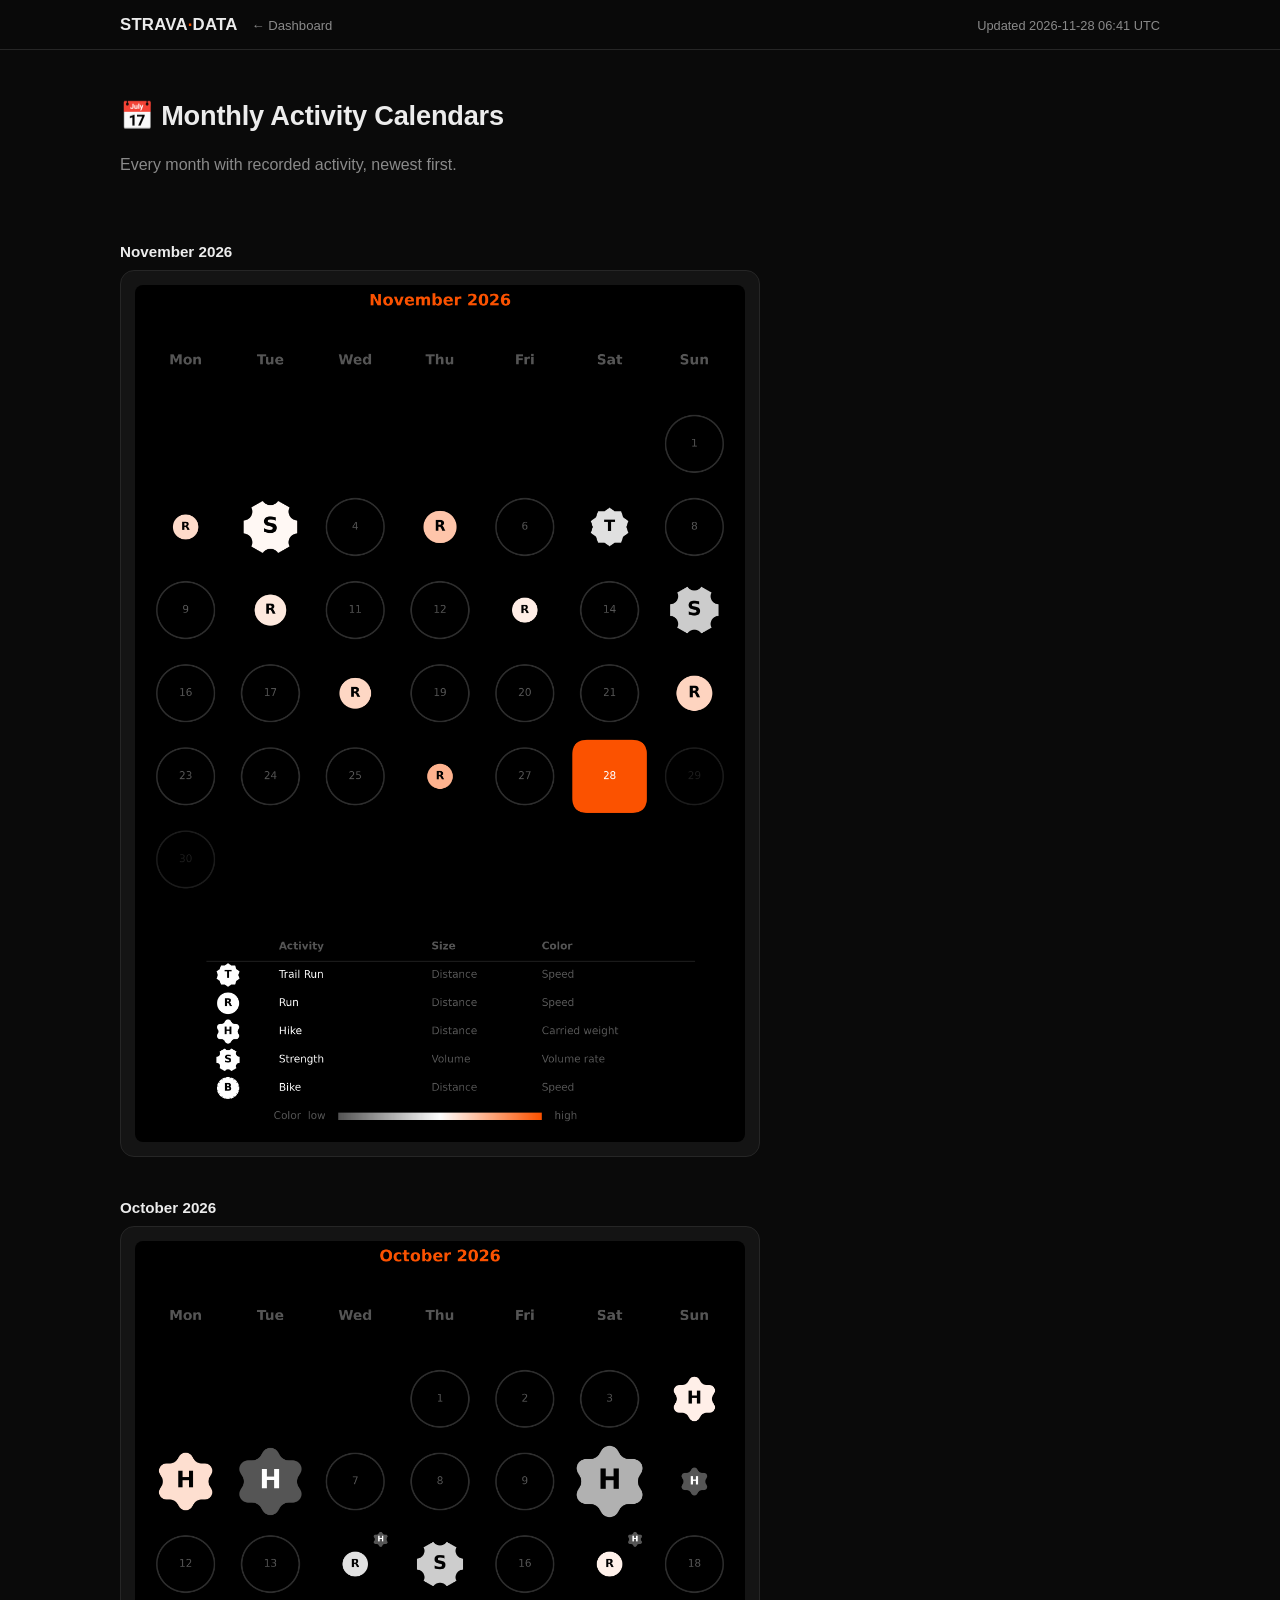
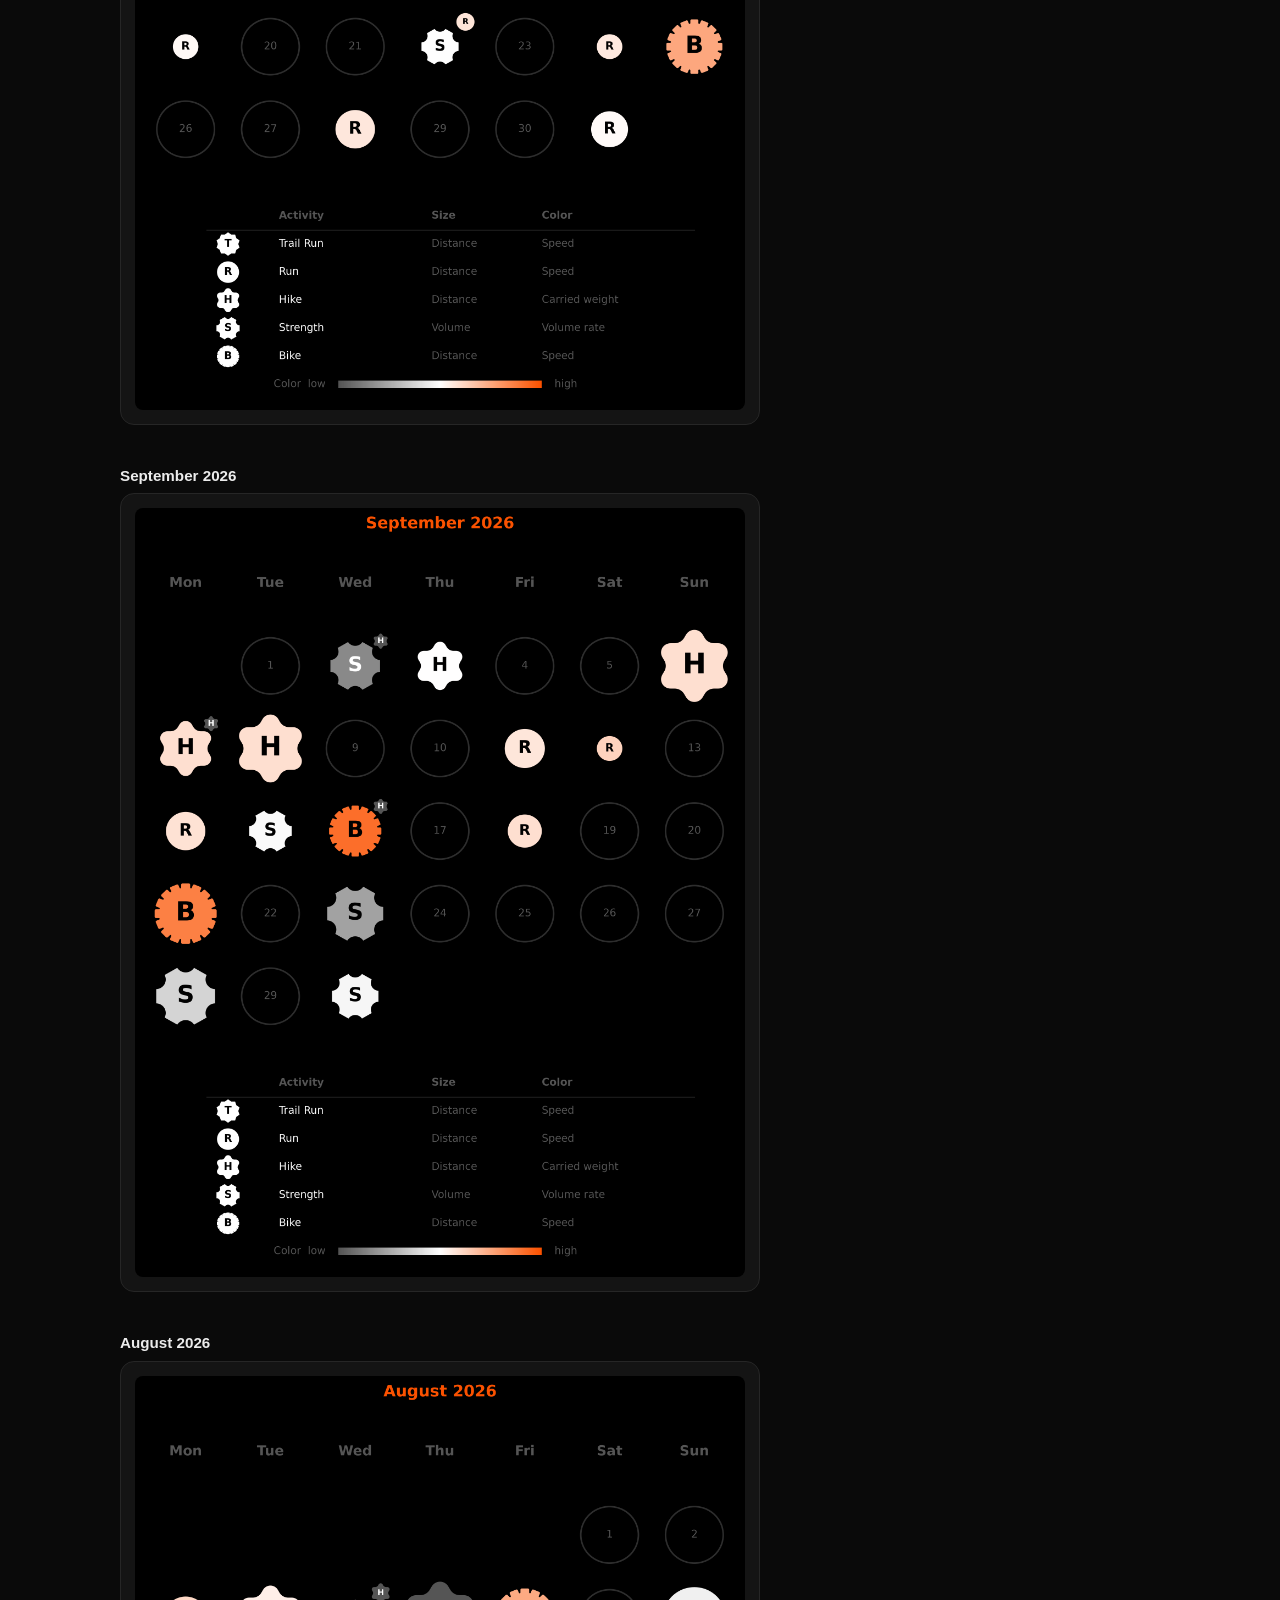
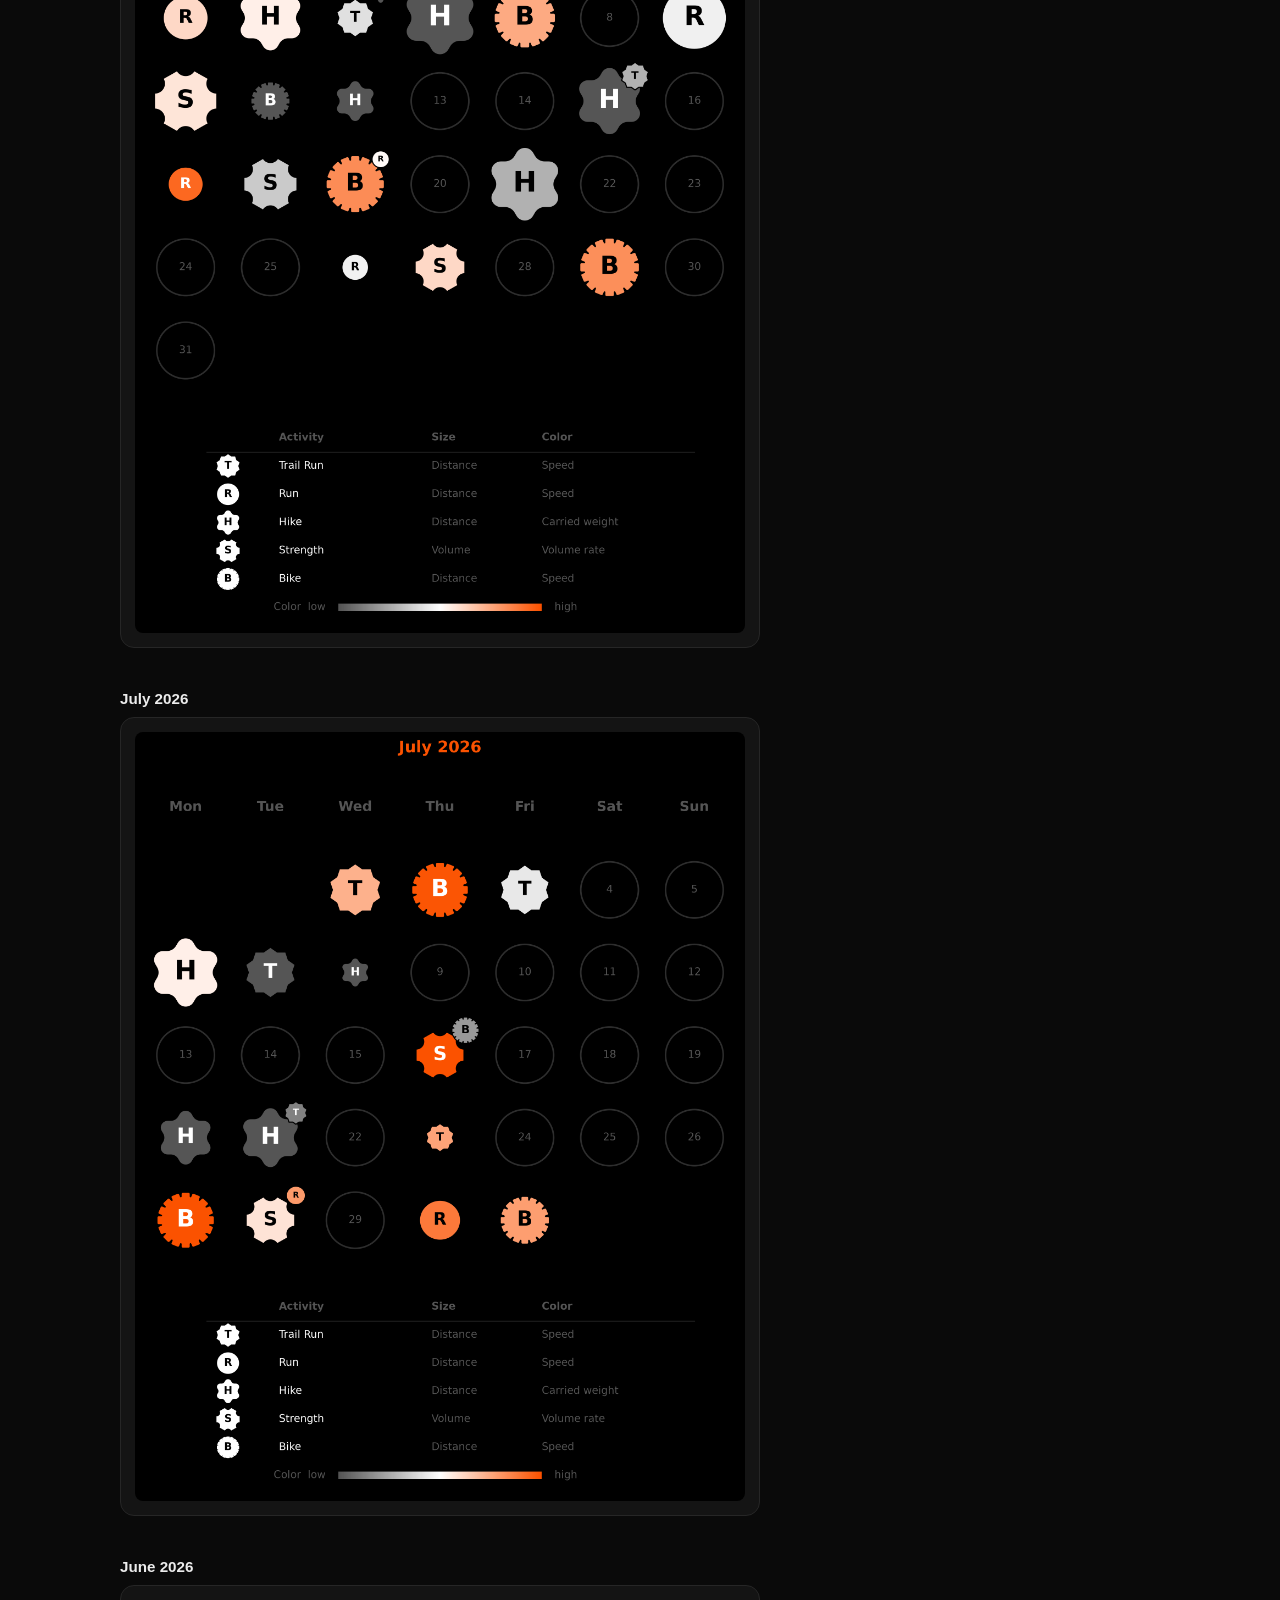
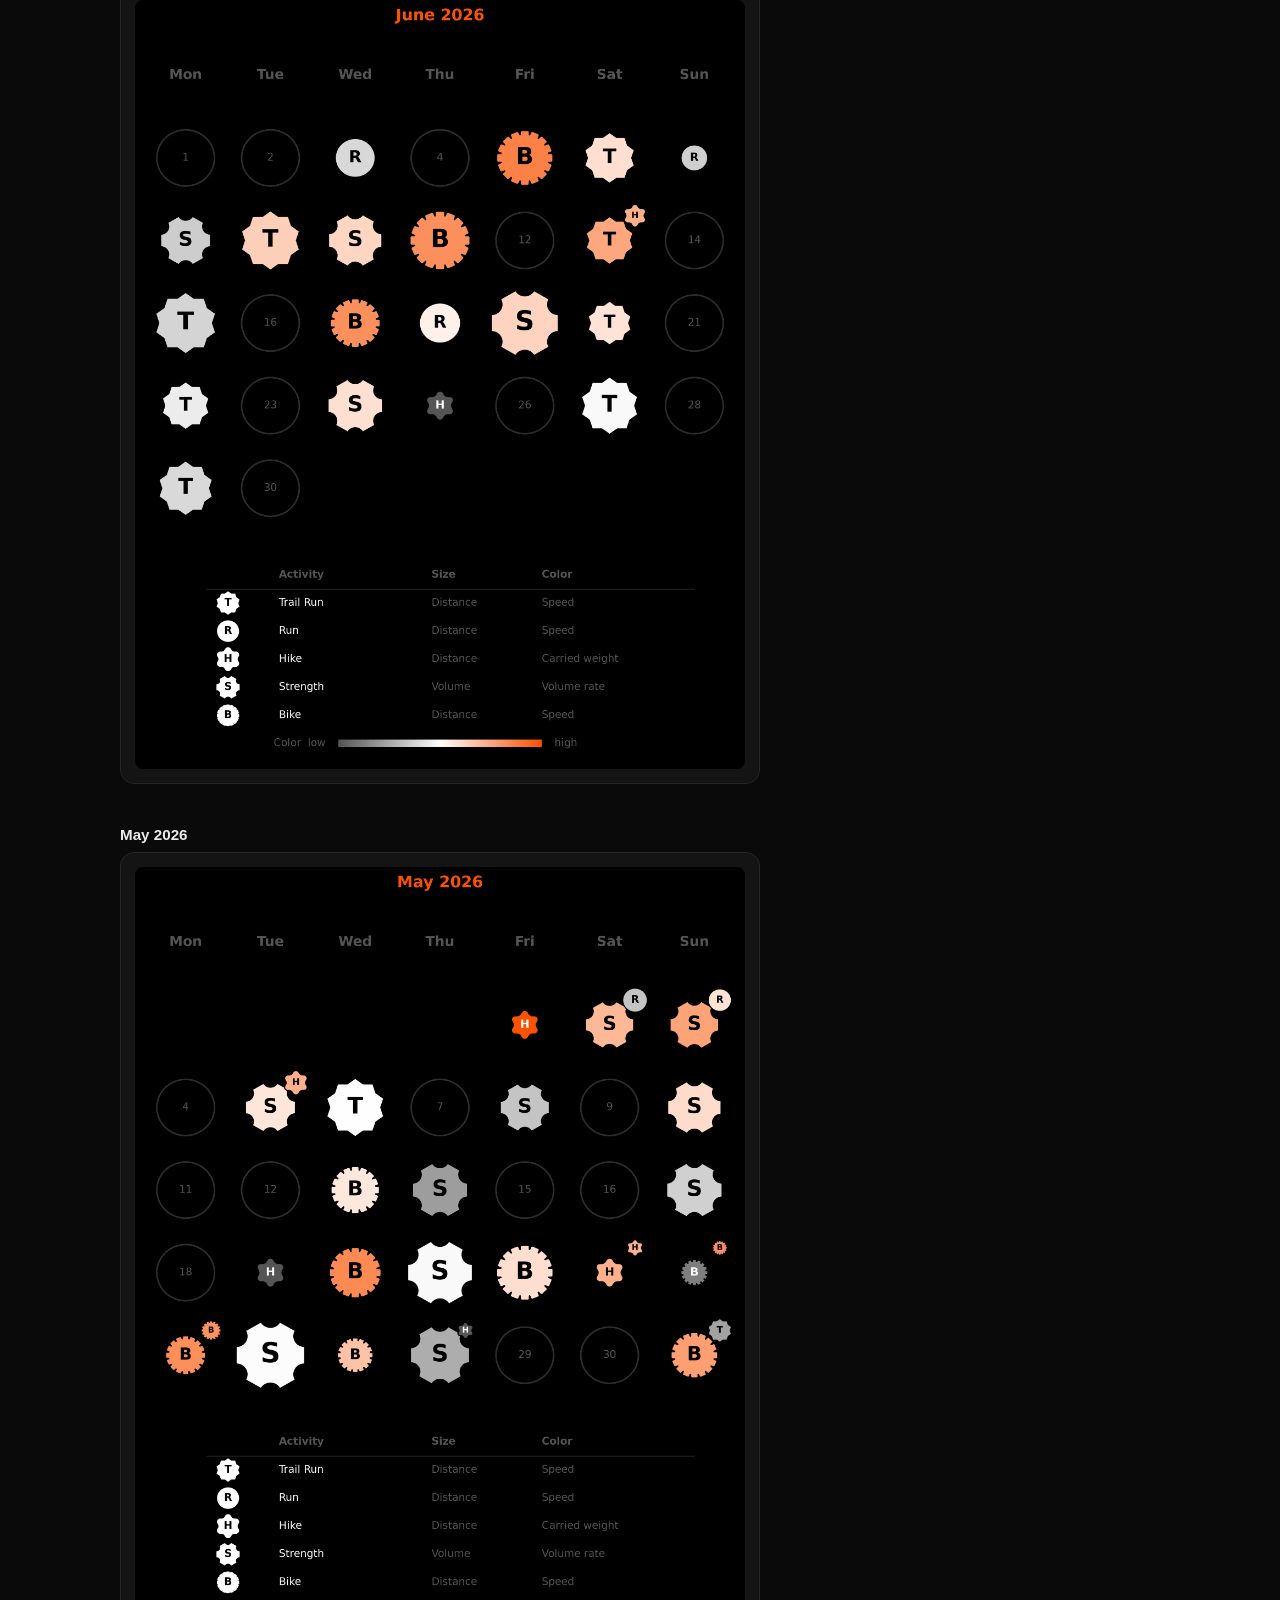
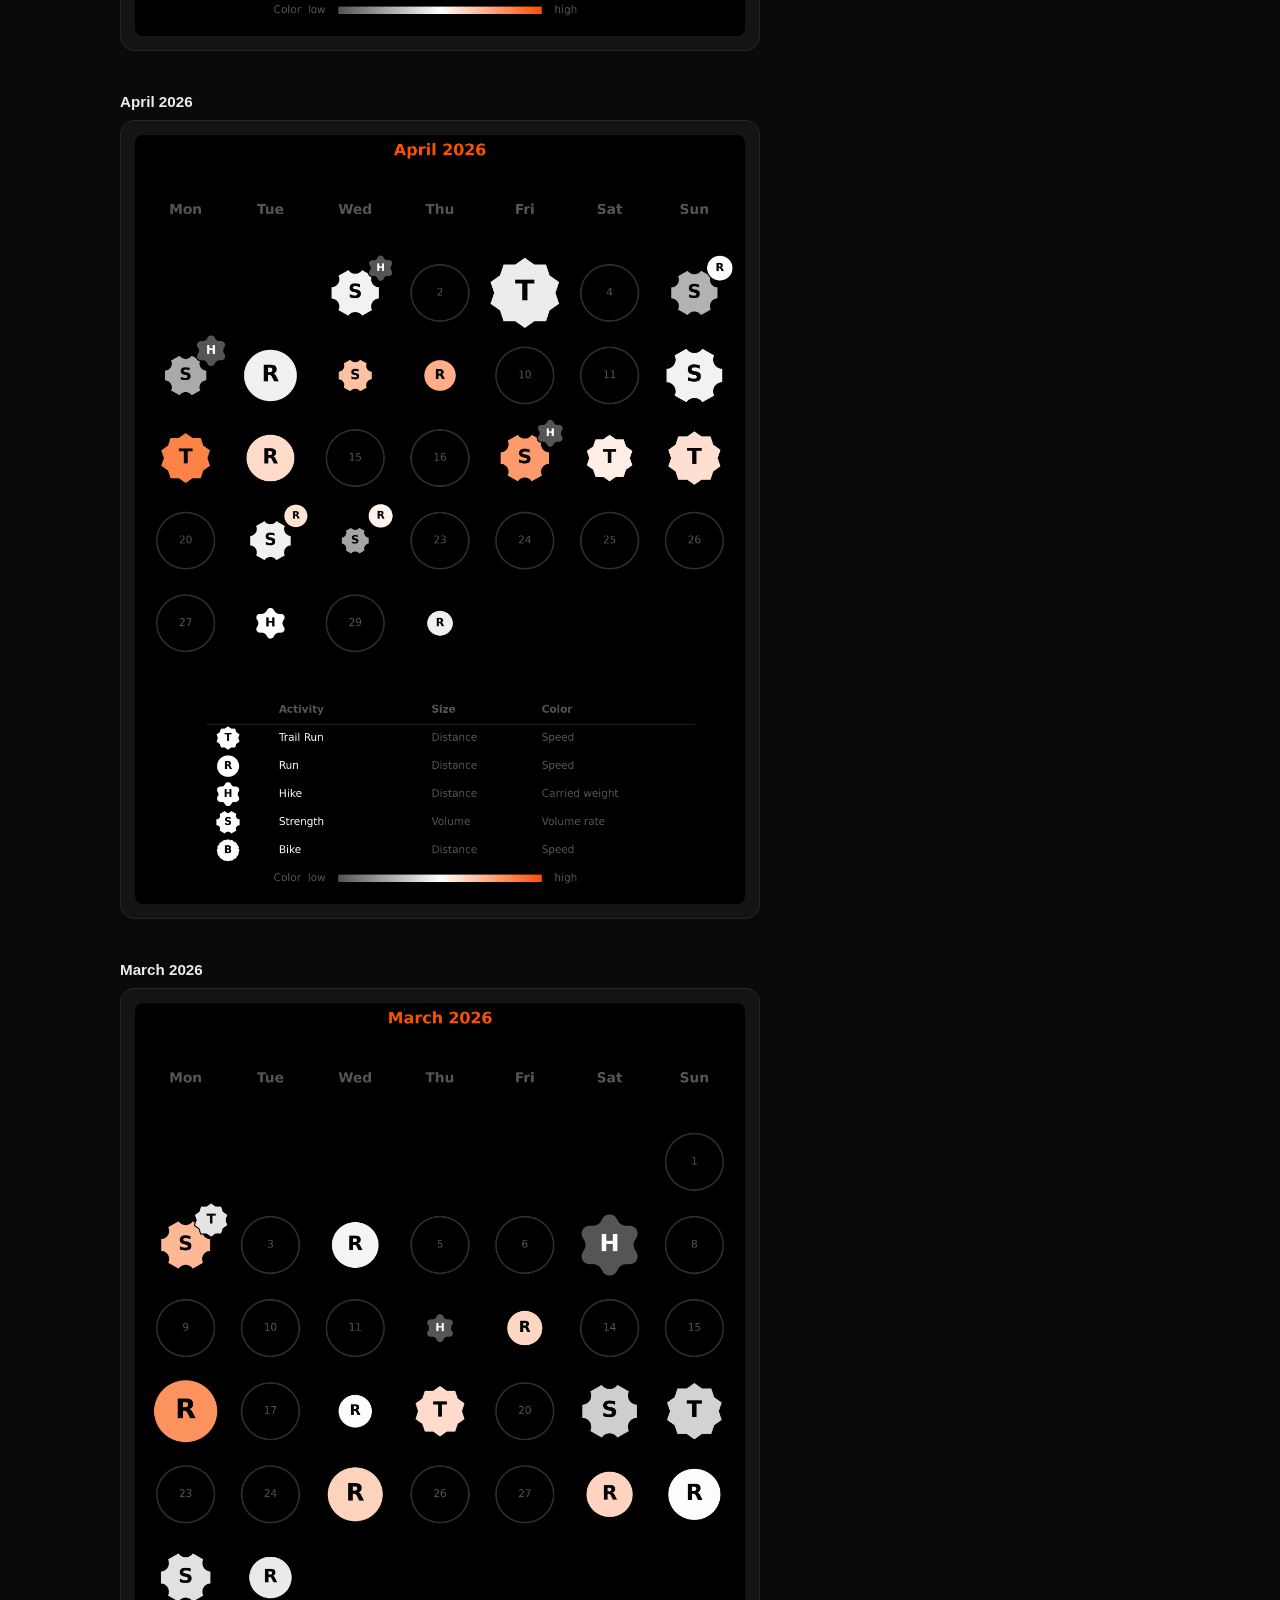
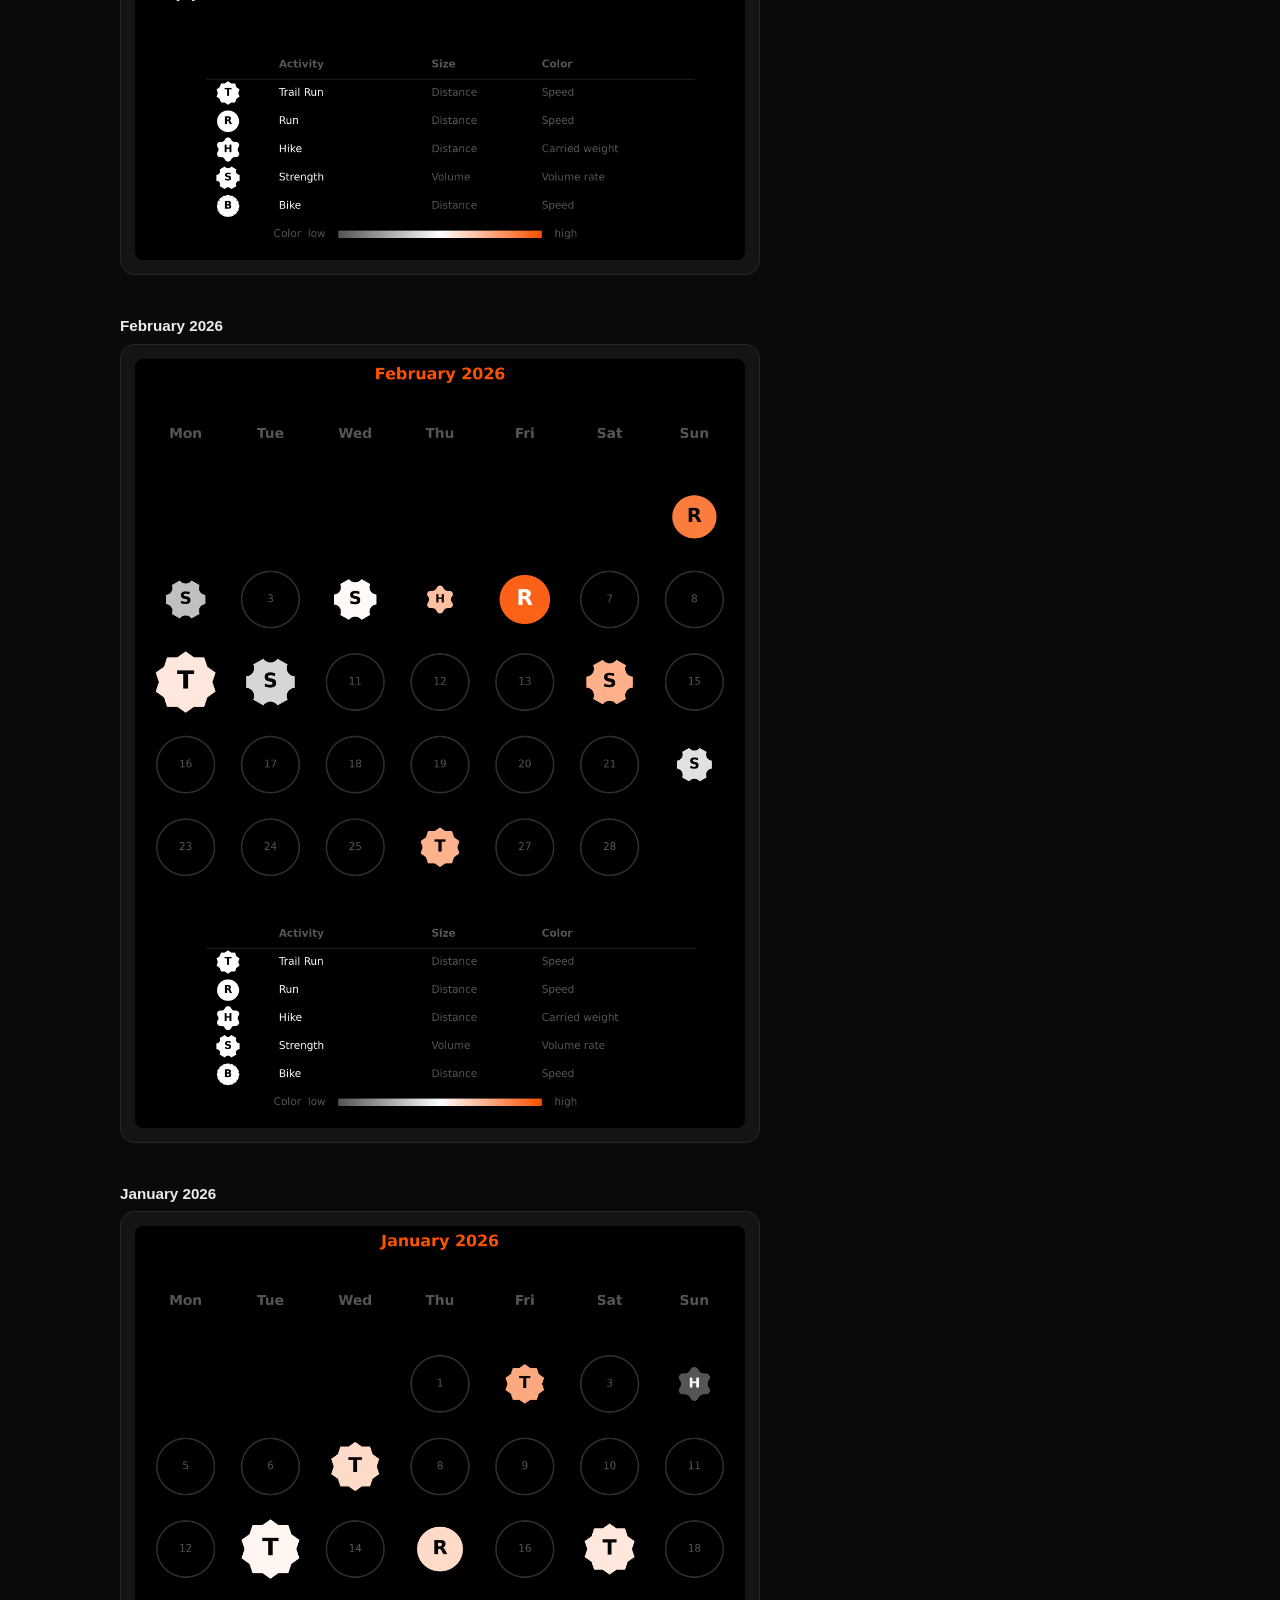
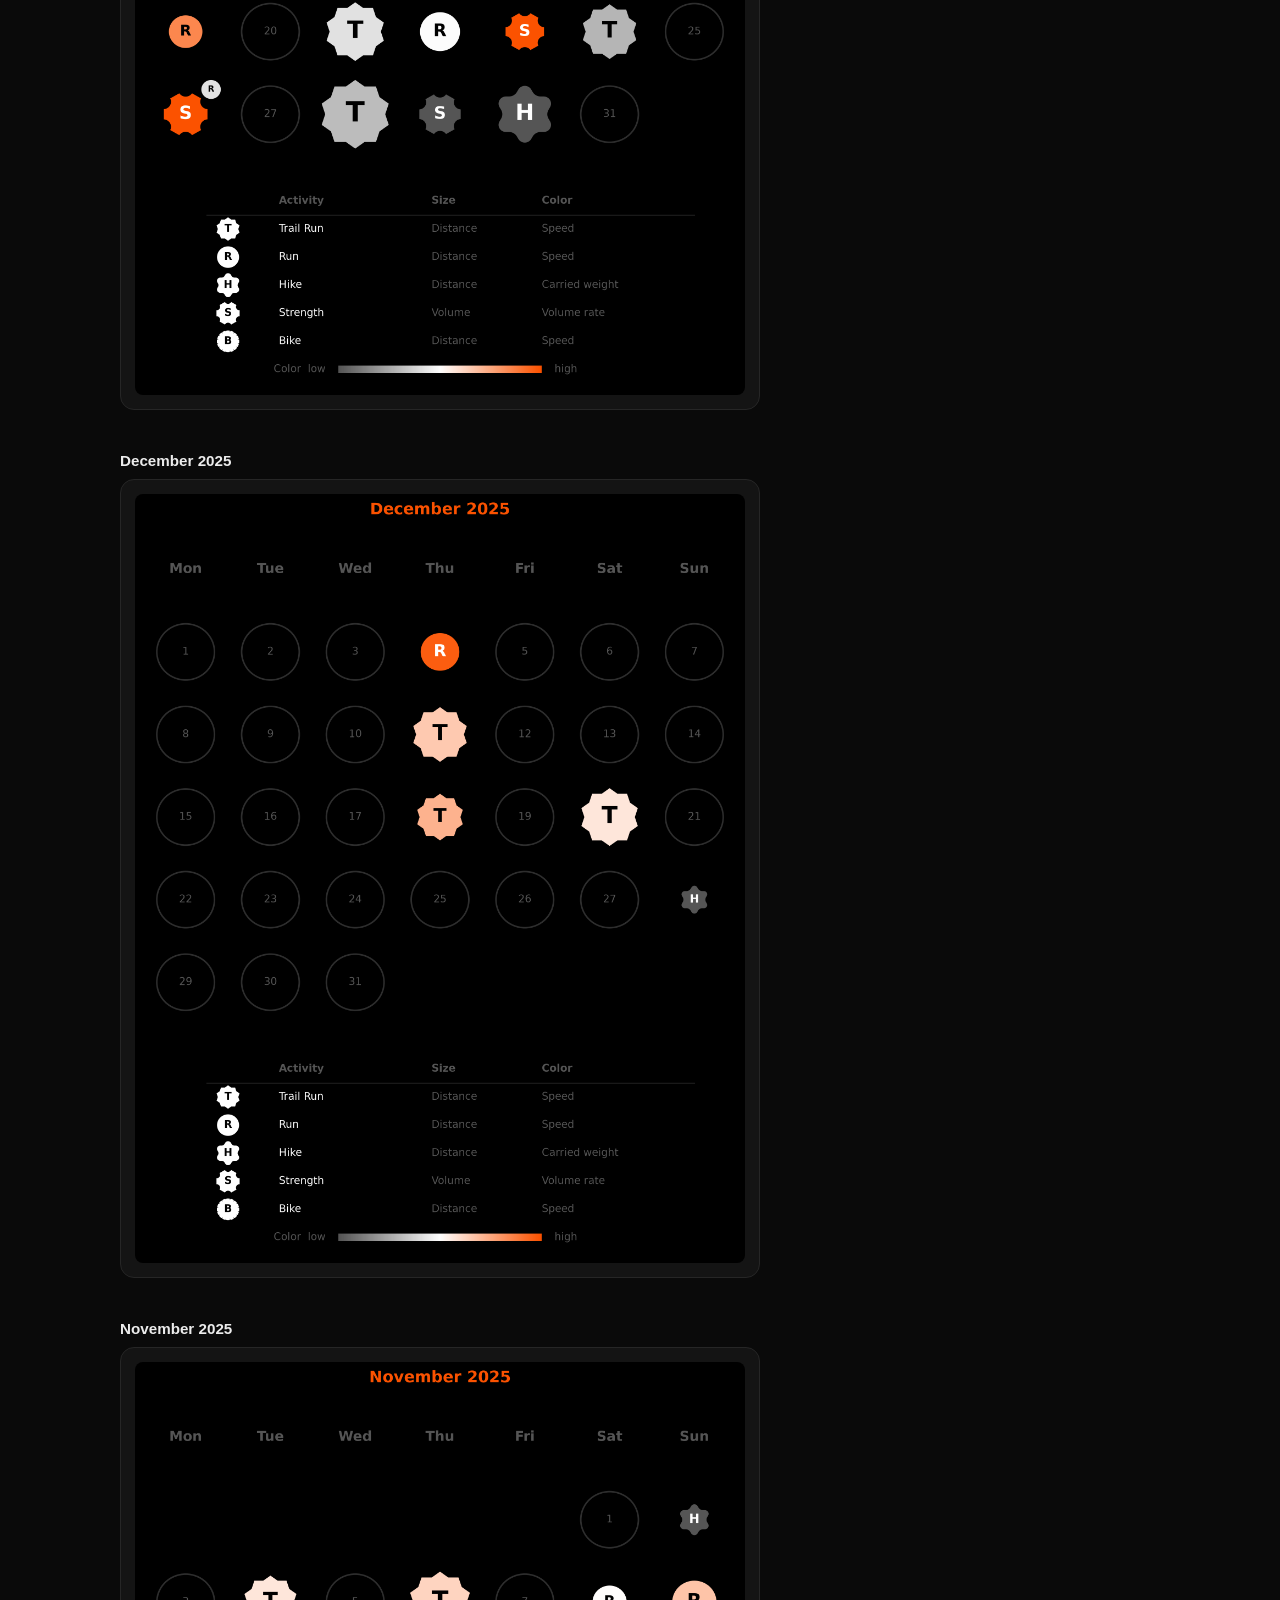
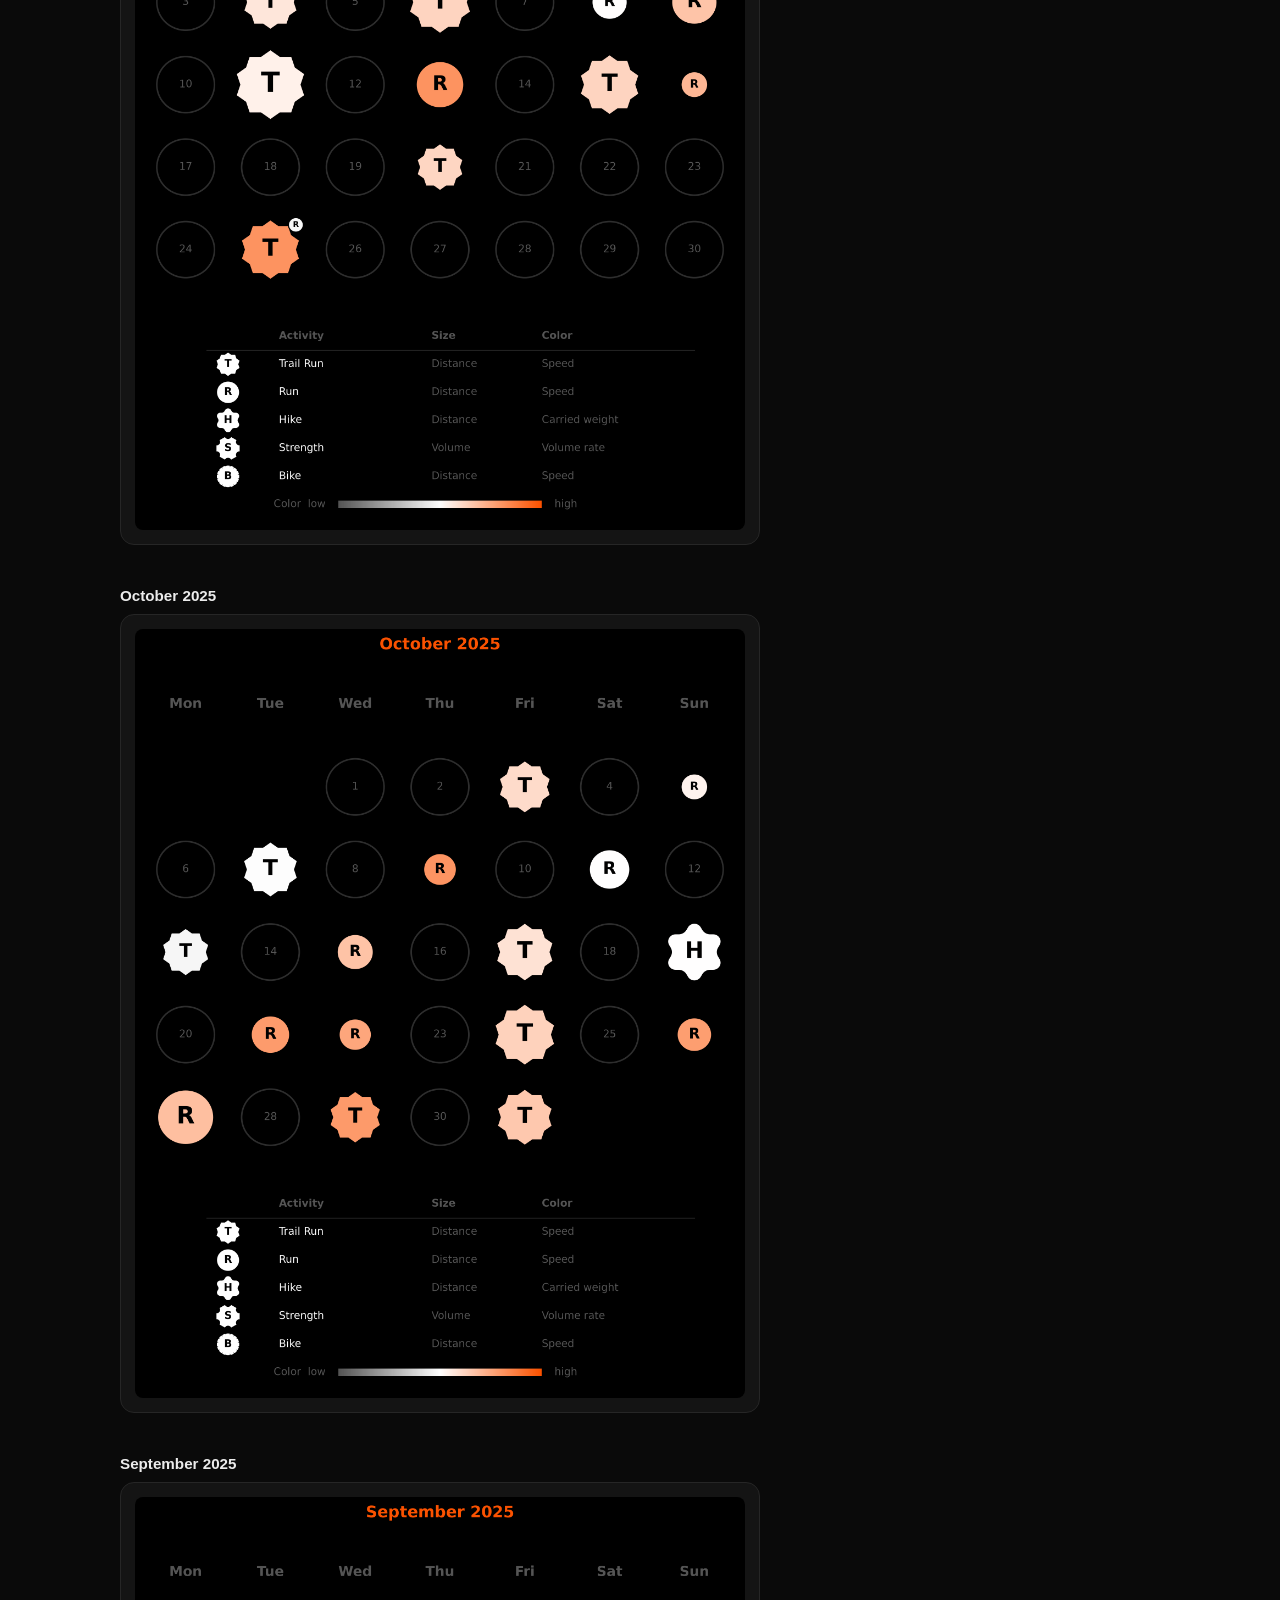
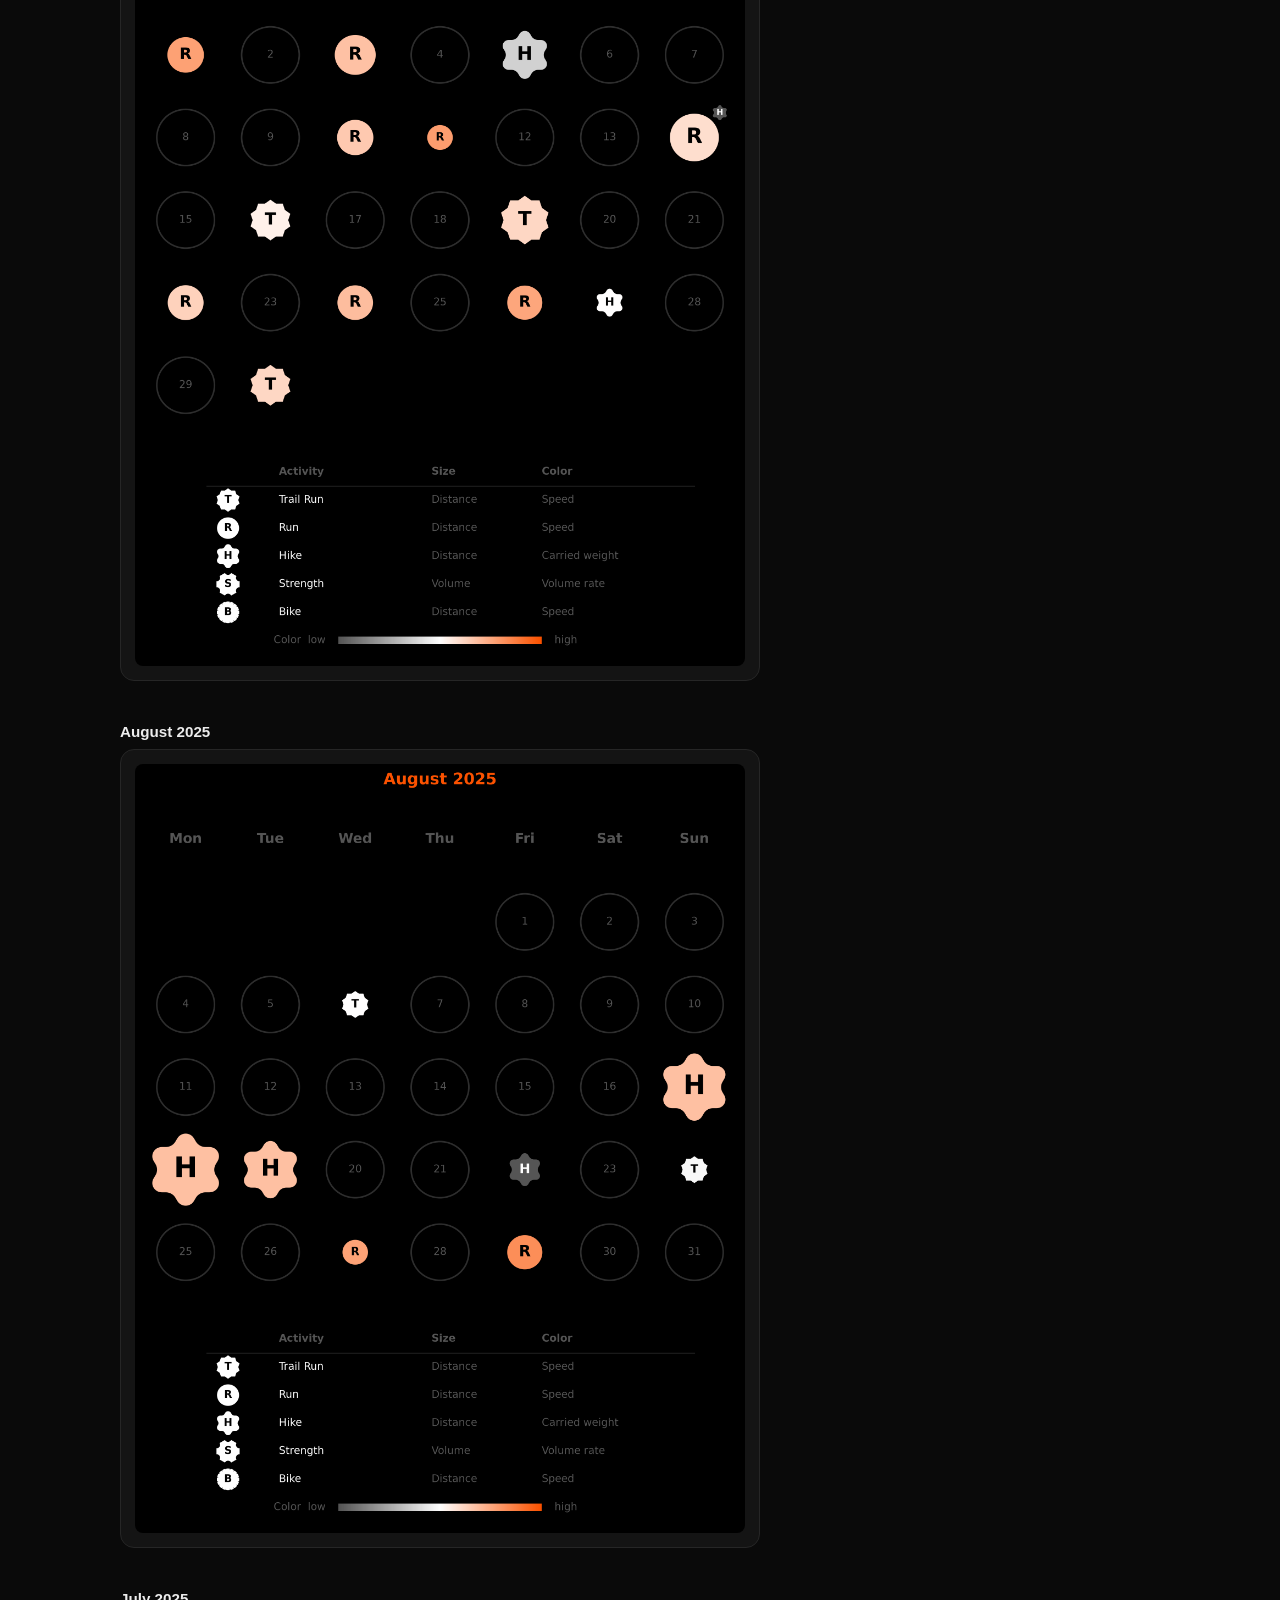
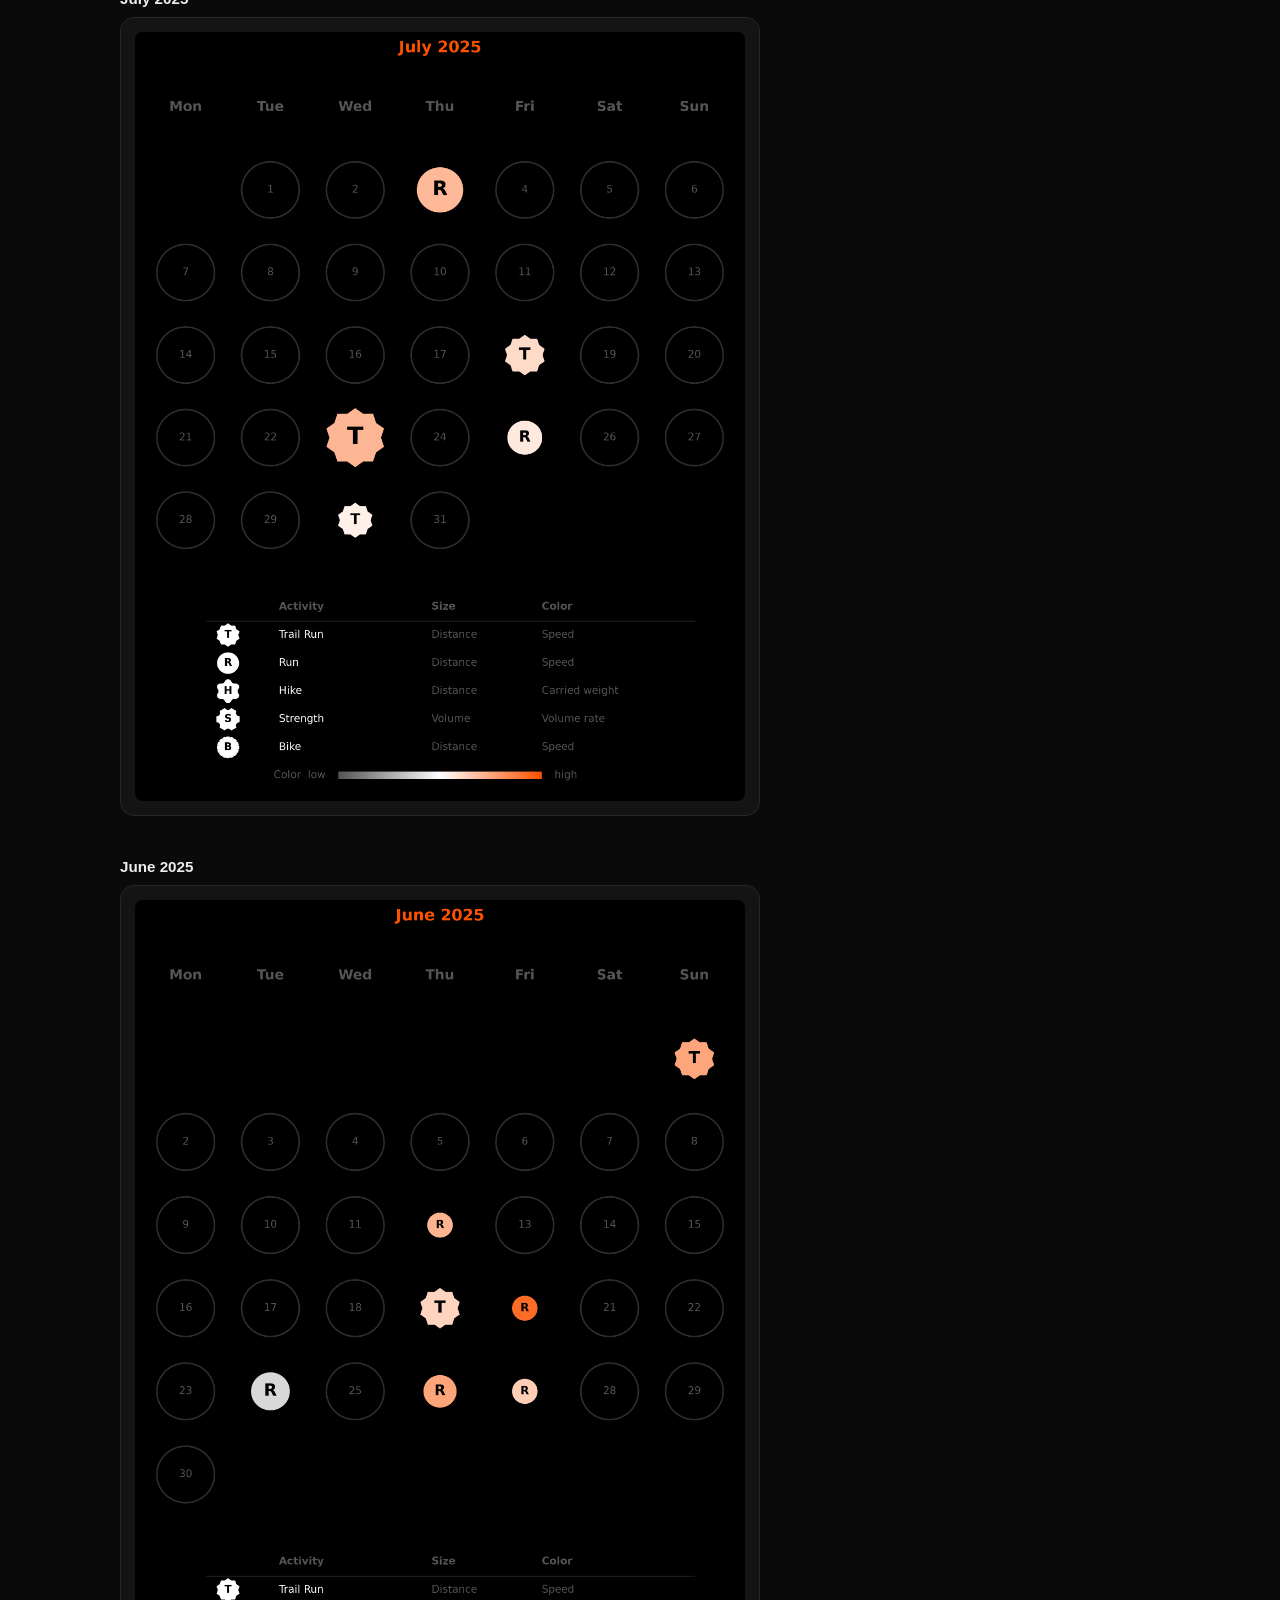
==== commit f5cdb495: "Update plots from Strava - 2026-11-28" ====
--- a/web/calendar.html
+++ b/web/calendar.html
@@ -8,92 +8,92 @@
 <link rel="stylesheet" href="style.css">
 </head>
 <body>
-<header class="topbar"><div class="topbar-inner"><span class="brand">STRAVA<span class="dot">·</span>DATA</span><nav class="nav"><a href="index.html">← Dashboard</a></nav><span class="meta">Updated 2026-11-21 05:56 UTC</span></div></header>
+<header class="topbar"><div class="topbar-inner"><span class="brand">STRAVA<span class="dot">·</span>DATA</span><nav class="nav"><a href="index.html">← Dashboard</a></nav><span class="meta">Updated 2026-11-28 06:41 UTC</span></div></header>
 <main class="wrap">
   <div class="hero"><h1>📅 Monthly Activity Calendars</h1><p>Every month with recorded activity, newest first.</p></div>
     <section>
       <div class="sub">November 2026</div>
-      <div class="card hero-plot"><img src="../plots/month_plots/2026-11.20261121055656.png" alt="November 2026" loading="lazy"></div>
+      <div class="card hero-plot"><img src="../plots/month_plots/2026-11.20261128064128.png" alt="November 2026" loading="lazy"></div>
     </section>
     <section>
       <div class="sub">October 2026</div>
-      <div class="card hero-plot"><img src="../plots/month_plots/2026-10.20261121055656.png" alt="October 2026" loading="lazy"></div>
+      <div class="card hero-plot"><img src="../plots/month_plots/2026-10.20261128064128.png" alt="October 2026" loading="lazy"></div>
     </section>
     <section>
       <div class="sub">September 2026</div>
-      <div class="card hero-plot"><img src="../plots/month_plots/2026-09.20261121055656.png" alt="September 2026" loading="lazy"></div>
+      <div class="card hero-plot"><img src="../plots/month_plots/2026-09.20261128064128.png" alt="September 2026" loading="lazy"></div>
     </section>
     <section>
       <div class="sub">August 2026</div>
-      <div class="card hero-plot"><img src="../plots/month_plots/2026-08.20261121055656.png" alt="August 2026" loading="lazy"></div>
+      <div class="card hero-plot"><img src="../plots/month_plots/2026-08.20261128064128.png" alt="August 2026" loading="lazy"></div>
     </section>
     <section>
       <div class="sub">July 2026</div>
-      <div class="card hero-plot"><img src="../plots/month_plots/2026-07.20261121055656.png" alt="July 2026" loading="lazy"></div>
+      <div class="card hero-plot"><img src="../plots/month_plots/2026-07.20261128064128.png" alt="July 2026" loading="lazy"></div>
     </section>
     <section>
       <div class="sub">June 2026</div>
-      <div class="card hero-plot"><img src="../plots/month_plots/2026-06.20261121055656.png" alt="June 2026" loading="lazy"></div>
+      <div class="card hero-plot"><img src="../plots/month_plots/2026-06.20261128064128.png" alt="June 2026" loading="lazy"></div>
     </section>
     <section>
       <div class="sub">May 2026</div>
-      <div class="card hero-plot"><img src="../plots/month_plots/2026-05.20261121055656.png" alt="May 2026" loading="lazy"></div>
+      <div class="card hero-plot"><img src="../plots/month_plots/2026-05.20261128064128.png" alt="May 2026" loading="lazy"></div>
     </section>
     <section>
       <div class="sub">April 2026</div>
-      <div class="card hero-plot"><img src="../plots/month_plots/2026-04.20261121055656.png" alt="April 2026" loading="lazy"></div>
+      <div class="card hero-plot"><img src="../plots/month_plots/2026-04.20261128064128.png" alt="April 2026" loading="lazy"></div>
     </section>
     <section>
       <div class="sub">March 2026</div>
-      <div class="card hero-plot"><img src="../plots/month_plots/2026-03.20261121055656.png" alt="March 2026" loading="lazy"></div>
+      <div class="card hero-plot"><img src="../plots/month_plots/2026-03.20261128064128.png" alt="March 2026" loading="lazy"></div>
     </section>
     <section>
       <div class="sub">February 2026</div>
-      <div class="card hero-plot"><img src="../plots/month_plots/2026-02.20261121055656.png" alt="February 2026" loading="lazy"></div>
+      <div class="card hero-plot"><img src="../plots/month_plots/2026-02.20261128064128.png" alt="February 2026" loading="lazy"></div>
     </section>
     <section>
       <div class="sub">January 2026</div>
-      <div class="card hero-plot"><img src="../plots/month_plots/2026-01.20261121055656.png" alt="January 2026" loading="lazy"></div>
+      <div class="card hero-plot"><img src="../plots/month_plots/2026-01.20261128064128.png" alt="January 2026" loading="lazy"></div>
     </section>
     <section>
       <div class="sub">December 2025</div>
-      <div class="card hero-plot"><img src="../plots/month_plots/2025-12.20261121055656.png" alt="December 2025" loading="lazy"></div>
+      <div class="card hero-plot"><img src="../plots/month_plots/2025-12.20261128064128.png" alt="December 2025" loading="lazy"></div>
     </section>
     <section>
       <div class="sub">November 2025</div>
-      <div class="card hero-plot"><img src="../plots/month_plots/2025-11.20261121055656.png" alt="November 2025" loading="lazy"></div>
+      <div class="card hero-plot"><img src="../plots/month_plots/2025-11.20261128064128.png" alt="November 2025" loading="lazy"></div>
     </section>
     <section>
       <div class="sub">October 2025</div>
-      <div class="card hero-plot"><img src="../plots/month_plots/2025-10.20261121055656.png" alt="October 2025" loading="lazy"></div>
+      <div class="card hero-plot"><img src="../plots/month_plots/2025-10.20261128064128.png" alt="October 2025" loading="lazy"></div>
     </section>
     <section>
       <div class="sub">September 2025</div>
-      <div class="card hero-plot"><img src="../plots/month_plots/2025-09.20261121055656.png" alt="September 2025" loading="lazy"></div>
+      <div class="card hero-plot"><img src="../plots/month_plots/2025-09.20261128064128.png" alt="September 2025" loading="lazy"></div>
     </section>
     <section>
       <div class="sub">August 2025</div>
-      <div class="card hero-plot"><img src="../plots/month_plots/2025-08.20261121055656.png" alt="August 2025" loading="lazy"></div>
+      <div class="card hero-plot"><img src="../plots/month_plots/2025-08.20261128064128.png" alt="August 2025" loading="lazy"></div>
     </section>
     <section>
       <div class="sub">July 2025</div>
-      <div class="card hero-plot"><img src="../plots/month_plots/2025-07.20261121055656.png" alt="July 2025" loading="lazy"></div>
+      <div class="card hero-plot"><img src="../plots/month_plots/2025-07.20261128064128.png" alt="July 2025" loading="lazy"></div>
     </section>
     <section>
       <div class="sub">June 2025</div>
-      <div class="card hero-plot"><img src="../plots/month_plots/2025-06.20261121055656.png" alt="June 2025" loading="lazy"></div>
+      <div class="card hero-plot"><img src="../plots/month_plots/2025-06.20261128064128.png" alt="June 2025" loading="lazy"></div>
     </section>
     <section>
       <div class="sub">May 2025</div>
-      <div class="card hero-plot"><img src="../plots/month_plots/2025-05.20261121055656.png" alt="May 2025" loading="lazy"></div>
+      <div class="card hero-plot"><img src="../plots/month_plots/2025-05.20261128064128.png" alt="May 2025" loading="lazy"></div>
     </section>
     <section>
       <div class="sub">April 2025</div>
-      <div class="card hero-plot"><img src="../plots/month_plots/2025-04.20261121055656.png" alt="April 2025" loading="lazy"></div>
+      <div class="card hero-plot"><img src="../plots/month_plots/2025-04.20261128064128.png" alt="April 2025" loading="lazy"></div>
     </section>
     <section>
       <div class="sub">March 2025</div>
-      <div class="card hero-plot"><img src="../plots/month_plots/2025-03.20261121055656.png" alt="March 2025" loading="lazy"></div>
+      <div class="card hero-plot"><img src="../plots/month_plots/2025-03.20261128064128.png" alt="March 2025" loading="lazy"></div>
     </section>
 </main>
 <footer>Auto-generated from the Strava API via GitHub Actions · <a href="https://github.com/JoeySpronck/strava_data">source</a></footer>
